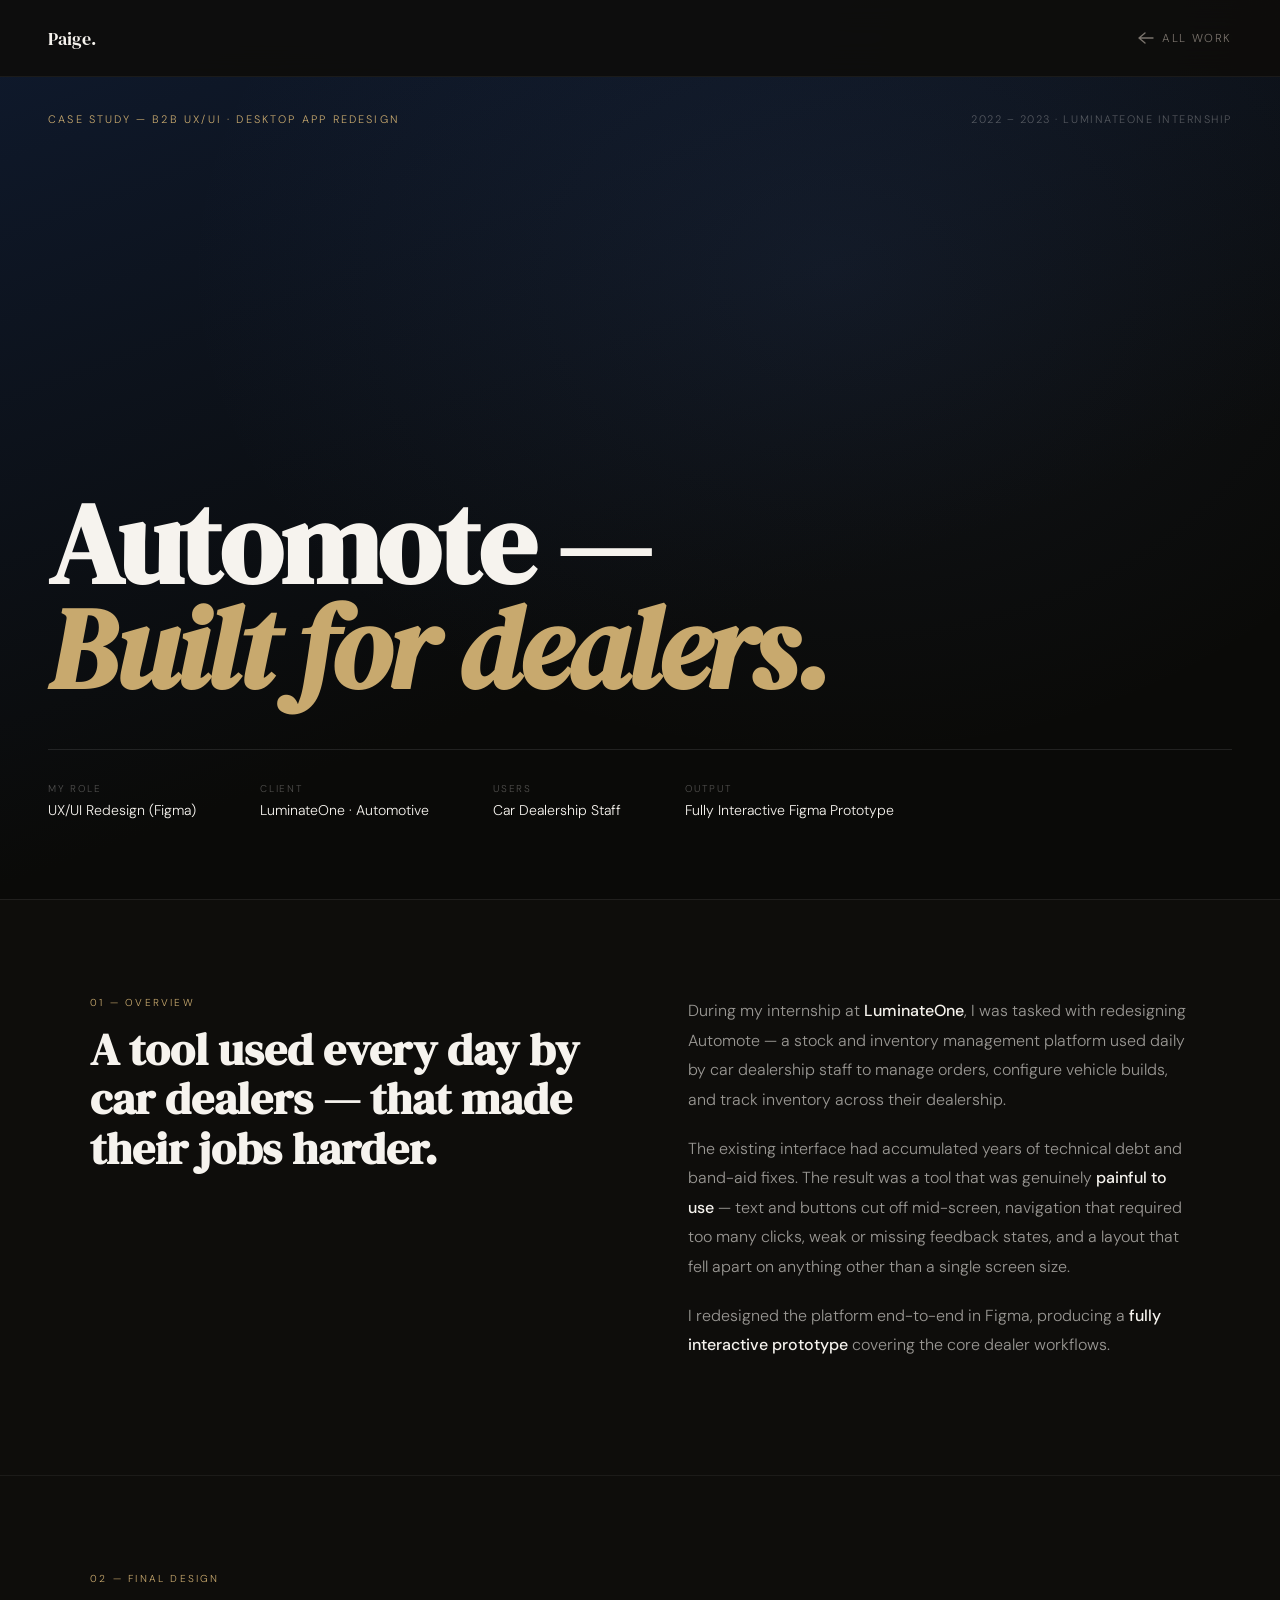
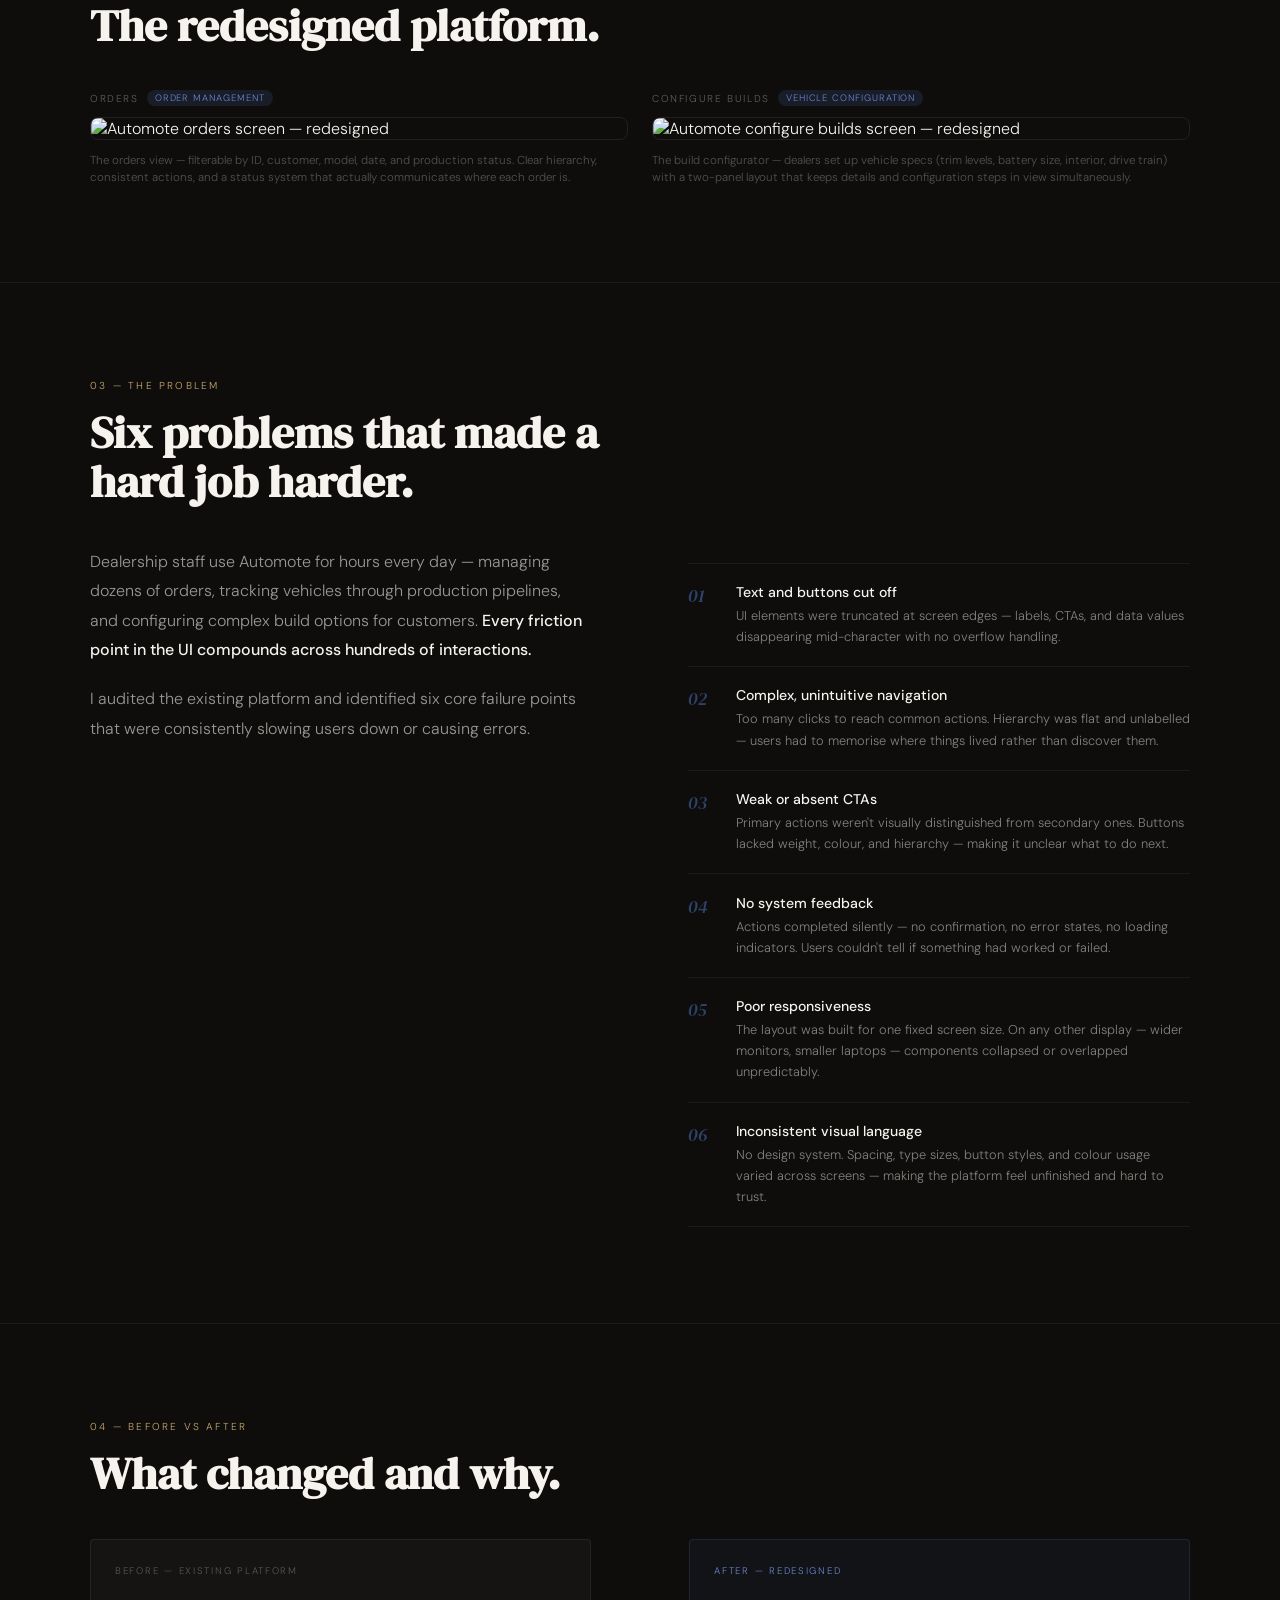
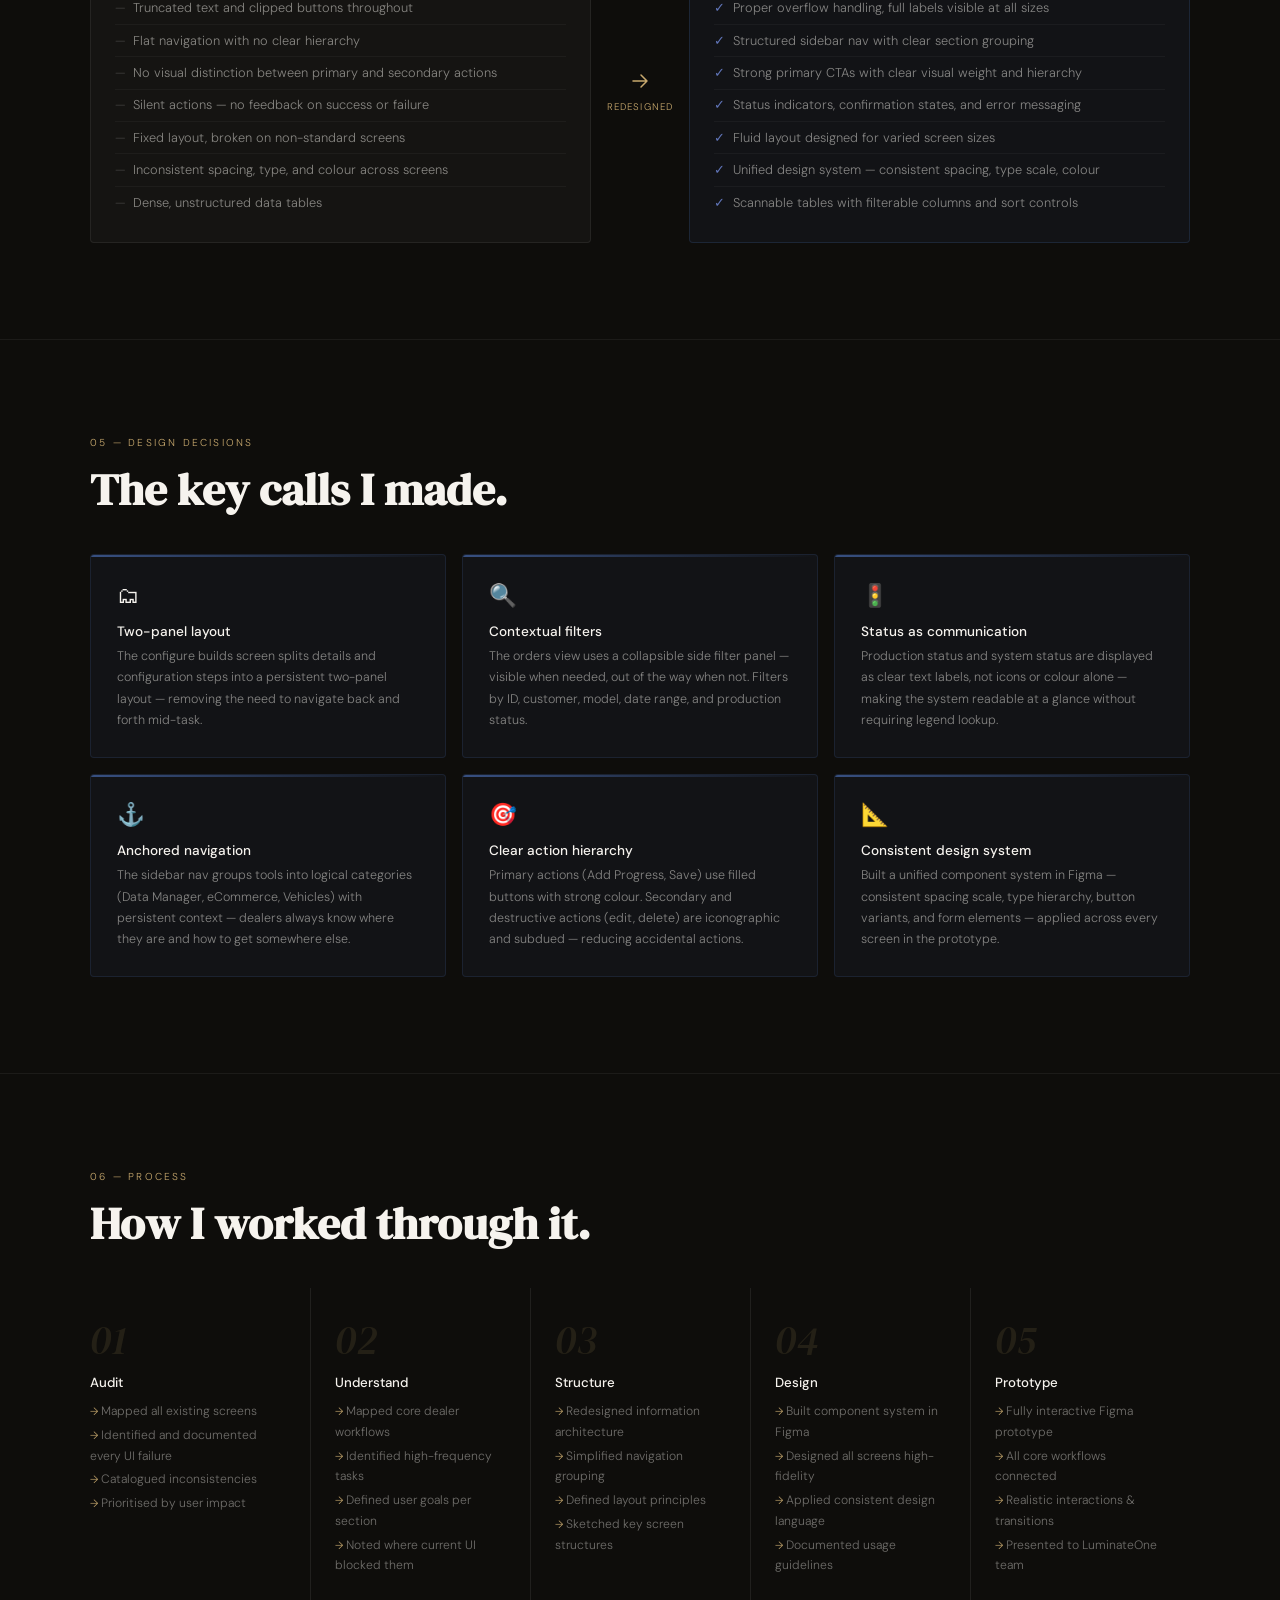
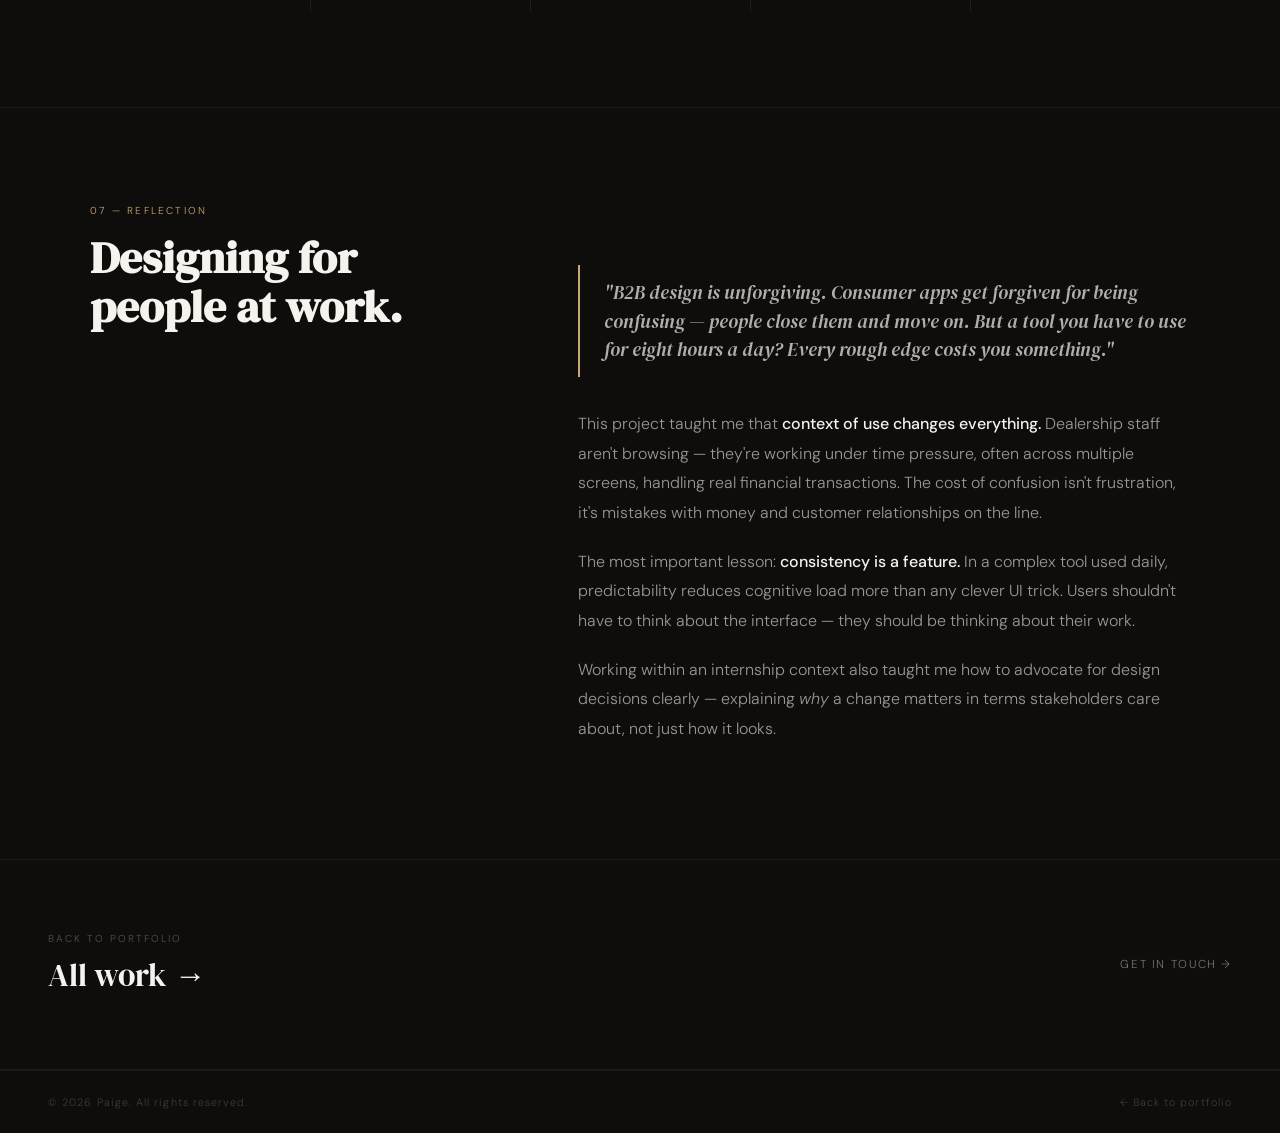
==== automote-case-study.html @ c7cc4012 "Rename automote-case-study to automote-case-study.html" ====
<!DOCTYPE html>
<html lang="en">
<head>
  <meta charset="UTF-8"/>
  <meta name="viewport" content="width=device-width, initial-scale=1.0"/>
  <title>Automote — Case Study · Paige</title>
  <link rel="preconnect" href="https://fonts.googleapis.com">
  <link rel="preconnect" href="https://fonts.gstatic.com" crossorigin>
  <link href="https://fonts.googleapis.com/css2?family=DM+Serif+Display:ital@0;1&family=DM+Sans:ital,opsz,wght@0,9..40,300;0,9..40,400;0,9..40,500;1,9..40,300&display=swap" rel="stylesheet">
  <link rel="stylesheet" href="hunza-case-study.css">
  <style>
    .cs-hero-bg {
      background: linear-gradient(160deg, #0f1a2e 0%, #0a0a08 65%);
    }
    .cs-hero-bg::after {
      background: radial-gradient(ellipse at 65% 30%, rgba(80,120,200,0.1) 0%, transparent 55%);
    }

    /* Screenshots side by side */
    .screens-grid {
      display: grid;
      grid-template-columns: 1fr 1fr;
      gap: 1.5rem;
      margin-top: 2rem;
    }
    .screen-panel {}
    .screen-panel-label {
      font-size: 0.63rem;
      letter-spacing: 0.16em;
      text-transform: uppercase;
      color: rgba(246,243,238,0.35);
      margin-bottom: 0.7rem;
      display: flex;
      align-items: center;
      gap: 0.5rem;
    }
    .screen-panel-label span {
      display: inline-block;
      padding: 0.12rem 0.5rem;
      border-radius: 100px;
      font-size: 0.58rem;
      background: rgba(80,120,200,0.15);
      color: rgba(130,160,255,0.8);
      letter-spacing: 0.1em;
    }
    .screen-panel img {
      width: 100%;
      border-radius: 8px;
      border: 1px solid rgba(255,255,255,0.08);
      display: block;
      transition: transform 0.4s ease, box-shadow 0.4s ease;
    }
    .screen-panel img:hover {
      transform: scale(1.02);
      box-shadow: 0 20px 60px rgba(0,0,0,0.5);
    }
    .screen-panel-cap {
      font-size: 0.72rem;
      color: rgba(246,243,238,0.3);
      margin-top: 0.7rem;
      line-height: 1.5;
    }

    /* Pain points — annotated list */
    .pain-list {
      list-style: none;
      margin-top: 1rem;
    }
    .pain-item {
      display: grid;
      grid-template-columns: auto 1fr;
      gap: 1rem;
      padding: 1.2rem 0;
      border-bottom: 1px solid rgba(255,255,255,0.06);
      align-items: start;
    }
    .pain-item:first-child { border-top: 1px solid rgba(255,255,255,0.06); }
    .pain-num {
      font-family: var(--serif);
      font-style: italic;
      font-size: 1.1rem;
      color: rgba(80,120,200,0.5);
      width: 2rem;
      flex-shrink: 0;
      padding-top: 1px;
    }
    .pain-text strong {
      display: block;
      font-size: 0.88rem;
      font-weight: 500;
      color: var(--white);
      margin-bottom: 0.25rem;
    }
    .pain-text p {
      font-size: 0.8rem;
      line-height: 1.65;
      color: rgba(246,243,238,0.5);
    }

    /* Solution cards */
    .solution-grid {
      display: grid;
      grid-template-columns: 1fr 1fr 1fr;
      gap: 1rem;
      margin-top: 1rem;
    }
    .sol {
      background: rgba(80,120,200,0.06);
      border: 1px solid rgba(80,120,200,0.15);
      border-radius: 4px;
      padding: 1.6rem;
      position: relative;
      overflow: hidden;
    }
    .sol::before {
      content: '';
      position: absolute; top: 0; left: 0; right: 0;
      height: 2px;
      background: linear-gradient(90deg, rgba(80,120,200,0.6), transparent);
    }
    .sol-icon {
      font-size: 1.4rem;
      margin-bottom: 0.8rem;
      display: block;
    }
    .sol-t {
      font-size: 0.85rem;
      font-weight: 500;
      color: var(--white);
      margin-bottom: 0.4rem;
    }
    .sol-b {
      font-size: 0.78rem;
      line-height: 1.7;
      color: rgba(246,243,238,0.5);
    }

    /* Before/after comparison pill */
    .compare-wrap {
      display: grid;
      grid-template-columns: 1fr auto 1fr;
      gap: 1rem;
      align-items: center;
      margin-top: 1rem;
    }
    .compare-col {
      background: rgba(255,255,255,0.03);
      border: 1px solid rgba(255,255,255,0.07);
      border-radius: 4px;
      padding: 1.5rem;
    }
    .compare-col--after {
      background: rgba(80,120,200,0.06);
      border-color: rgba(80,120,200,0.18);
    }
    .compare-label {
      font-size: 0.6rem;
      letter-spacing: 0.18em;
      text-transform: uppercase;
      margin-bottom: 1rem;
      display: block;
    }
    .compare-label--before { color: rgba(246,243,238,0.3); }
    .compare-label--after { color: rgba(130,160,255,0.8); }
    .compare-item {
      font-size: 0.8rem;
      line-height: 1.7;
      color: rgba(246,243,238,0.5);
      padding: 0.3rem 0;
      border-bottom: 1px solid rgba(255,255,255,0.04);
      display: flex;
      align-items: flex-start;
      gap: 0.5rem;
    }
    .compare-item:last-child { border-bottom: none; }
    .compare-item::before { content: '—'; color: rgba(246,243,238,0.2); flex-shrink: 0; }
    .compare-col--after .compare-item::before { content: '✓'; color: rgba(130,160,255,0.7); }
    .compare-arrow {
      display: flex;
      flex-direction: column;
      align-items: center;
      gap: 0.4rem;
      color: var(--accent);
      font-size: 0.6rem;
      letter-spacing: 0.12em;
      text-transform: uppercase;
    }

    @media (max-width: 900px) {
      .screens-grid { grid-template-columns: 1fr; }
      .solution-grid { grid-template-columns: 1fr; }
      .compare-wrap { grid-template-columns: 1fr; }
      .compare-arrow { flex-direction: row; padding: 0.5rem 0; }
    }
  </style>
</head>
<body>

  <nav>
    <a href="index.html" class="nav-logo">Paige.</a>
    <a href="index.html#work" class="nav-back">
      <svg width="16" height="12" viewBox="0 0 16 12" fill="none">
        <path d="M15 6H1M7 1L1 6l6 5" stroke="currentColor" stroke-width="1.4" stroke-linecap="round" stroke-linejoin="round"/>
      </svg>
      All work
    </a>
  </nav>

  <!-- Hero -->
  <div class="cs-hero">
    <div class="cs-hero-bg"></div>
    <div class="cs-hero-top">
      <span class="cs-eyebrow">Case Study — B2B UX/UI · Desktop App Redesign</span>
      <span class="cs-year">2022 – 2023 · LuminateOne Internship</span>
    </div>
    <div class="cs-hero-content">
      <h1 class="cs-title">
        <span class="cs-title-line">Automote —</span>
        <span class="cs-title-line">Built for dealers.</span>
      </h1>
      <div class="cs-hero-meta">
        <div><p class="cs-meta-label">My Role</p><p class="cs-meta-value">UX/UI Redesign (Figma)</p></div>
        <div><p class="cs-meta-label">Client</p><p class="cs-meta-value">LuminateOne · Automotive</p></div>
        <div><p class="cs-meta-label">Users</p><p class="cs-meta-value">Car Dealership Staff</p></div>
        <div><p class="cs-meta-label">Output</p><p class="cs-meta-value">Fully Interactive Figma Prototype</p></div>
      </div>
    </div>
  </div>

  <!-- 01 Overview -->
  <section class="cs-section">
    <div class="inner">
      <div class="two-col">
        <div>
          <span class="section-label">01 — Overview</span>
          <h2 class="section-heading">A tool used every day by car dealers — that made their jobs harder.</h2>
        </div>
        <div class="body-text">
          <p>During my internship at <strong>LuminateOne</strong>, I was tasked with redesigning Automote — a stock and inventory management platform used daily by car dealership staff to manage orders, configure vehicle builds, and track inventory across their dealership.</p>
          <p>The existing interface had accumulated years of technical debt and band-aid fixes. The result was a tool that was genuinely <strong>painful to use</strong> — text and buttons cut off mid-screen, navigation that required too many clicks, weak or missing feedback states, and a layout that fell apart on anything other than a single screen size.</p>
          <p>I redesigned the platform end-to-end in Figma, producing a <strong>fully interactive prototype</strong> covering the core dealer workflows.</p>
        </div>
      </div>
    </div>
  </section>

  <!-- 02 Final output -->
  <section class="cs-section">
    <div class="inner">
      <span class="section-label">02 — Final Design</span>
      <h2 class="section-heading">The redesigned platform.</h2>
      <div class="screens-grid">
        <div class="screen-panel">
          <p class="screen-panel-label">Orders <span>Order Management</span></p>
          <img src="automote-orders.png" alt="Automote orders screen — redesigned"/>
          <p class="screen-panel-cap">The orders view — filterable by ID, customer, model, date, and production status. Clear hierarchy, consistent actions, and a status system that actually communicates where each order is.</p>
        </div>
        <div class="screen-panel">
          <p class="screen-panel-label">Configure Builds <span>Vehicle Configuration</span></p>
          <img src="automote-configure.png" alt="Automote configure builds screen — redesigned"/>
          <p class="screen-panel-cap">The build configurator — dealers set up vehicle specs (trim levels, battery size, interior, drive train) with a two-panel layout that keeps details and configuration steps in view simultaneously.</p>
        </div>
      </div>
    </div>
  </section>

  <!-- 03 Problem -->
  <section class="cs-section">
    <div class="inner">
      <span class="section-label">03 — The Problem</span>
      <h2 class="section-heading">Six problems that made a hard job harder.</h2>
      <div class="two-col">
        <div class="body-text">
          <p>Dealership staff use Automote for hours every day — managing dozens of orders, tracking vehicles through production pipelines, and configuring complex build options for customers. <strong>Every friction point in the UI compounds across hundreds of interactions.</strong></p>
          <p>I audited the existing platform and identified six core failure points that were consistently slowing users down or causing errors.</p>
        </div>
        <ul class="pain-list">
          <li class="pain-item">
            <span class="pain-num">01</span>
            <div class="pain-text">
              <strong>Text and buttons cut off</strong>
              <p>UI elements were truncated at screen edges — labels, CTAs, and data values disappearing mid-character with no overflow handling.</p>
            </div>
          </li>
          <li class="pain-item">
            <span class="pain-num">02</span>
            <div class="pain-text">
              <strong>Complex, unintuitive navigation</strong>
              <p>Too many clicks to reach common actions. Hierarchy was flat and unlabelled — users had to memorise where things lived rather than discover them.</p>
            </div>
          </li>
          <li class="pain-item">
            <span class="pain-num">03</span>
            <div class="pain-text">
              <strong>Weak or absent CTAs</strong>
              <p>Primary actions weren't visually distinguished from secondary ones. Buttons lacked weight, colour, and hierarchy — making it unclear what to do next.</p>
            </div>
          </li>
          <li class="pain-item">
            <span class="pain-num">04</span>
            <div class="pain-text">
              <strong>No system feedback</strong>
              <p>Actions completed silently — no confirmation, no error states, no loading indicators. Users couldn't tell if something had worked or failed.</p>
            </div>
          </li>
          <li class="pain-item">
            <span class="pain-num">05</span>
            <div class="pain-text">
              <strong>Poor responsiveness</strong>
              <p>The layout was built for one fixed screen size. On any other display — wider monitors, smaller laptops — components collapsed or overlapped unpredictably.</p>
            </div>
          </li>
          <li class="pain-item">
            <span class="pain-num">06</span>
            <div class="pain-text">
              <strong>Inconsistent visual language</strong>
              <p>No design system. Spacing, type sizes, button styles, and colour usage varied across screens — making the platform feel unfinished and hard to trust.</p>
            </div>
          </li>
        </ul>
      </div>
    </div>
  </section>

  <!-- 04 Before vs After -->
  <section class="cs-section">
    <div class="inner">
      <span class="section-label">04 — Before vs After</span>
      <h2 class="section-heading">What changed and why.</h2>
      <div class="compare-wrap">
        <div class="compare-col">
          <span class="compare-label compare-label--before">Before — existing platform</span>
          <div class="compare-item">Truncated text and clipped buttons throughout</div>
          <div class="compare-item">Flat navigation with no clear hierarchy</div>
          <div class="compare-item">No visual distinction between primary and secondary actions</div>
          <div class="compare-item">Silent actions — no feedback on success or failure</div>
          <div class="compare-item">Fixed layout, broken on non-standard screens</div>
          <div class="compare-item">Inconsistent spacing, type, and colour across screens</div>
          <div class="compare-item">Dense, unstructured data tables</div>
        </div>
        <div class="compare-arrow">
          <svg width="24" height="24" viewBox="0 0 24 24" fill="none">
            <path d="M5 12h14M13 6l6 6-6 6" stroke="currentColor" stroke-width="1.5" stroke-linecap="round" stroke-linejoin="round"/>
          </svg>
          Redesigned
        </div>
        <div class="compare-col compare-col--after">
          <span class="compare-label compare-label--after">After — redesigned</span>
          <div class="compare-item">Proper overflow handling, full labels visible at all sizes</div>
          <div class="compare-item">Structured sidebar nav with clear section grouping</div>
          <div class="compare-item">Strong primary CTAs with clear visual weight and hierarchy</div>
          <div class="compare-item">Status indicators, confirmation states, and error messaging</div>
          <div class="compare-item">Fluid layout designed for varied screen sizes</div>
          <div class="compare-item">Unified design system — consistent spacing, type scale, colour</div>
          <div class="compare-item">Scannable tables with filterable columns and sort controls</div>
        </div>
      </div>
    </div>
  </section>

  <!-- 05 Solutions -->
  <section class="cs-section">
    <div class="inner">
      <span class="section-label">05 — Design Decisions</span>
      <h2 class="section-heading">The key calls I made.</h2>
      <div class="solution-grid">
        <div class="sol">
          <span class="sol-icon">🗂</span>
          <p class="sol-t">Two-panel layout</p>
          <p class="sol-b">The configure builds screen splits details and configuration steps into a persistent two-panel layout — removing the need to navigate back and forth mid-task.</p>
        </div>
        <div class="sol">
          <span class="sol-icon">🔍</span>
          <p class="sol-t">Contextual filters</p>
          <p class="sol-b">The orders view uses a collapsible side filter panel — visible when needed, out of the way when not. Filters by ID, customer, model, date range, and production status.</p>
        </div>
        <div class="sol">
          <span class="sol-icon">🚦</span>
          <p class="sol-t">Status as communication</p>
          <p class="sol-b">Production status and system status are displayed as clear text labels, not icons or colour alone — making the system readable at a glance without requiring legend lookup.</p>
        </div>
        <div class="sol">
          <span class="sol-icon">⚓</span>
          <p class="sol-t">Anchored navigation</p>
          <p class="sol-b">The sidebar nav groups tools into logical categories (Data Manager, eCommerce, Vehicles) with persistent context — dealers always know where they are and how to get somewhere else.</p>
        </div>
        <div class="sol">
          <span class="sol-icon">🎯</span>
          <p class="sol-t">Clear action hierarchy</p>
          <p class="sol-b">Primary actions (Add Progress, Save) use filled buttons with strong colour. Secondary and destructive actions (edit, delete) are iconographic and subdued — reducing accidental actions.</p>
        </div>
        <div class="sol">
          <span class="sol-icon">📐</span>
          <p class="sol-t">Consistent design system</p>
          <p class="sol-b">Built a unified component system in Figma — consistent spacing scale, type hierarchy, button variants, and form elements — applied across every screen in the prototype.</p>
        </div>
      </div>
    </div>
  </section>

  <!-- 06 Process -->
  <section class="cs-section">
    <div class="inner">
      <span class="section-label">06 — Process</span>
      <h2 class="section-heading">How I worked through it.</h2>
      <div class="process">
        <div class="step">
          <p class="step-n">01</p>
          <p class="step-t">Audit</p>
          <div class="step-b"><ul>
            <li>Mapped all existing screens</li>
            <li>Identified and documented every UI failure</li>
            <li>Catalogued inconsistencies</li>
            <li>Prioritised by user impact</li>
          </ul></div>
        </div>
        <div class="step">
          <p class="step-n">02</p>
          <p class="step-t">Understand</p>
          <div class="step-b"><ul>
            <li>Mapped core dealer workflows</li>
            <li>Identified high-frequency tasks</li>
            <li>Defined user goals per section</li>
            <li>Noted where current UI blocked them</li>
          </ul></div>
        </div>
        <div class="step">
          <p class="step-n">03</p>
          <p class="step-t">Structure</p>
          <div class="step-b"><ul>
            <li>Redesigned information architecture</li>
            <li>Simplified navigation grouping</li>
            <li>Defined layout principles</li>
            <li>Sketched key screen structures</li>
          </ul></div>
        </div>
        <div class="step">
          <p class="step-n">04</p>
          <p class="step-t">Design</p>
          <div class="step-b"><ul>
            <li>Built component system in Figma</li>
            <li>Designed all screens high-fidelity</li>
            <li>Applied consistent design language</li>
            <li>Documented usage guidelines</li>
          </ul></div>
        </div>
        <div class="step">
          <p class="step-n">05</p>
          <p class="step-t">Prototype</p>
          <div class="step-b"><ul>
            <li>Fully interactive Figma prototype</li>
            <li>All core workflows connected</li>
            <li>Realistic interactions & transitions</li>
            <li>Presented to LuminateOne team</li>
          </ul></div>
        </div>
      </div>
    </div>
  </section>

  <!-- 07 Reflection -->
  <section class="cs-section">
    <div class="inner">
      <span class="section-label">07 — Reflection</span>
      <div class="reflect-wrap">
        <h2 class="section-heading" style="margin-bottom:0;max-width:none;">Designing for people at work.</h2>
        <div class="reflect-body">
          <blockquote>"B2B design is unforgiving. Consumer apps get forgiven for being confusing — people close them and move on. But a tool you have to use for eight hours a day? Every rough edge costs you something."</blockquote>
          <p>This project taught me that <strong>context of use changes everything.</strong> Dealership staff aren't browsing — they're working under time pressure, often across multiple screens, handling real financial transactions. The cost of confusion isn't frustration, it's mistakes with money and customer relationships on the line.</p>
          <p>The most important lesson: <strong>consistency is a feature.</strong> In a complex tool used daily, predictability reduces cognitive load more than any clever UI trick. Users shouldn't have to think about the interface — they should be thinking about their work.</p>
          <p>Working within an internship context also taught me how to advocate for design decisions clearly — explaining <em>why</em> a change matters in terms stakeholders care about, not just how it looks.</p>
        </div>
      </div>
    </div>
  </section>

  <div class="cs-end">
    <div>
      <p class="end-label">Back to portfolio</p>
      <a href="index.html#work" class="end-link">All work →</a>
    </div>
    <a href="index.html#contact" class="end-cta">Get in touch →</a>
  </div>

  <footer>
    <span>© 2026 Paige. All rights reserved.</span>
    <a href="index.html">← Back to portfolio</a>
  </footer>

  <script>
    const sections = document.querySelectorAll('.cs-section');
    const obs = new IntersectionObserver((entries) => {
      entries.forEach(e => {
        if (e.isIntersecting) { e.target.classList.add('visible'); obs.unobserve(e.target); }
      });
    }, { threshold: 0.05 });
    sections.forEach(s => obs.observe(s));
    setTimeout(() => sections.forEach(s => s.classList.add('visible')), 1500);
  </script>
</body>
</html>
---- hunza-case-study.css ----
*, *::before, *::after { margin: 0; padding: 0; box-sizing: border-box; }
:root {
  --black: #0e0d0b;
  --white: #f6f3ee;
  --cream: #edeae3;
  --accent: #c8a96e;
  --mid: #7a746d;
  --serif: 'DM Serif Display', Georgia, serif;
  --sans: 'DM Sans', sans-serif;
}
html { scroll-behavior: smooth; }
body { background: var(--black); color: var(--white); font-family: var(--sans); font-weight: 300; overflow-x: hidden; }

nav {
  position: fixed; top: 0; left: 0; right: 0;
  display: flex; justify-content: space-between; align-items: center;
  padding: 1.6rem 3rem; z-index: 100;
  background: rgba(14,13,11,0.9);
  backdrop-filter: blur(16px); -webkit-backdrop-filter: blur(16px);
  border-bottom: 1px solid rgba(255,255,255,0.06);
}
.nav-logo { font-family: var(--serif); font-size: 1.15rem; color: var(--white); text-decoration: none; }
.nav-back { display: flex; align-items: center; gap: 0.5rem; font-size: 0.72rem; letter-spacing: 0.14em; text-transform: uppercase; color: var(--mid); text-decoration: none; transition: color 0.3s; }
.nav-back:hover { color: var(--accent); }
.nav-back:hover svg { transform: translateX(-3px); }
.nav-back svg { transition: transform 0.3s; }

.cs-hero {
  min-height: 100vh; display: flex; flex-direction: column;
  justify-content: flex-end; padding: 0 3rem 5rem;
  position: relative; overflow: hidden;
  border-bottom: 1px solid rgba(255,255,255,0.08);
}
.cs-hero-bg { position: absolute; inset: 0; background: linear-gradient(160deg, #1c1b14 0%, #0a0a08 60%); }
.cs-hero-bg::after { content: ''; position: absolute; inset: 0; background: radial-gradient(ellipse at 65% 35%, rgba(200,169,110,0.1) 0%, transparent 55%); }
.cs-hero-top { position: absolute; top: 7rem; left: 3rem; right: 3rem; display: flex; justify-content: space-between; align-items: flex-start; z-index: 1; opacity: 0; animation: fadeIn 0.7s 0.3s forwards; }
.cs-eyebrow { font-size: 0.68rem; letter-spacing: 0.2em; text-transform: uppercase; color: var(--accent); }
.cs-year { font-size: 0.68rem; letter-spacing: 0.14em; text-transform: uppercase; color: rgba(246,243,238,0.3); }
.cs-hero-content { position: relative; z-index: 1; }
.cs-title { font-family: var(--serif); font-size: clamp(3.5rem, 9vw, 8rem); line-height: 0.9; letter-spacing: -0.02em; }
.cs-title-line { display: block; opacity: 0; transform: translateY(100%); animation: slideUp 0.9s cubic-bezier(0.16, 1, 0.3, 1) forwards; }
.cs-title-line:nth-child(1) { animation-delay: 0.1s; }
.cs-title-line:nth-child(2) { animation-delay: 0.22s; font-style: italic; color: var(--accent); }
.cs-hero-meta { display: flex; gap: 4rem; margin-top: 3rem; padding-top: 2rem; border-top: 1px solid rgba(255,255,255,0.1); opacity: 0; animation: fadeIn 0.8s 0.7s forwards; }
.cs-meta-label { font-size: 0.62rem; letter-spacing: 0.18em; text-transform: uppercase; color: rgba(246,243,238,0.3); margin-bottom: 0.4rem; }
.cs-meta-value { font-size: 0.88rem; color: var(--white); }

@keyframes slideUp { to { opacity: 1; transform: translateY(0); } }
@keyframes fadeIn { to { opacity: 1; } }

.cs-section { padding: 6rem 3rem; border-bottom: 1px solid rgba(255,255,255,0.06); opacity: 0; transform: translateY(28px); transition: opacity 0.75s ease, transform 0.75s ease; }
.cs-section.visible { opacity: 1; transform: translateY(0); }
.inner { max-width: 1100px; margin: 0 auto; }
.section-label { font-size: 0.63rem; letter-spacing: 0.22em; text-transform: uppercase; color: var(--accent); margin-bottom: 1rem; display: block; }
.section-heading { font-family: var(--serif); font-size: clamp(1.8rem, 3.5vw, 2.8rem); line-height: 1.1; margin-bottom: 2.5rem; max-width: 24ch; }

.two-col { display: grid; grid-template-columns: 1fr 1fr; gap: 3rem 6rem; align-items: start; }
.body-text p { font-size: 1rem; line-height: 1.85; color: rgba(246,243,238,0.6); margin-bottom: 1.2rem; }
.body-text p strong { color: var(--white); font-weight: 500; }
.stats { display: grid; grid-template-columns: 1fr 1fr; gap: 1rem; margin-top: 2rem; }
.stat { background: rgba(255,255,255,0.04); border: 1px solid rgba(255,255,255,0.08); border-radius: 4px; padding: 1.4rem; }
.stat-n { font-family: var(--serif); font-size: 2rem; font-style: italic; color: var(--accent); line-height: 1; margin-bottom: 0.35rem; }
.stat-d { font-size: 0.72rem; letter-spacing: 0.06em; color: rgba(246,243,238,0.4); line-height: 1.5; }

.problem-grid { display: grid; grid-template-columns: 1fr 1fr; gap: 1rem; }
.prob { background: rgba(255,255,255,0.03); border: 1px solid rgba(255,255,255,0.07); border-radius: 4px; padding: 1.8rem; position: relative; overflow: hidden; }
.prob::before { content: ''; position: absolute; top: 0; left: 0; right: 0; height: 2px; background: linear-gradient(90deg, var(--accent), transparent); }
.prob-n { font-family: var(--serif); font-size: 2.8rem; font-style: italic; color: rgba(200,169,110,0.1); line-height: 1; margin-bottom: 0.8rem; }
.prob-t { font-size: 0.88rem; font-weight: 500; color: var(--white); margin-bottom: 0.5rem; }
.prob-b { font-size: 0.8rem; line-height: 1.7; color: rgba(246,243,238,0.5); }

.ba { display: grid; grid-template-columns: 1fr 1fr; gap: 1.5rem; margin-top: 2rem; }
.ba-label { font-size: 0.63rem; letter-spacing: 0.16em; text-transform: uppercase; margin-bottom: 0.7rem; display: flex; align-items: center; gap: 0.5rem; }
.ba-label.bef { color: rgba(246,243,238,0.35); }
.ba-label.aft { color: var(--accent); }
.badge { display: inline-block; padding: 0.12rem 0.5rem; border-radius: 100px; font-size: 0.58rem; letter-spacing: 0.1em; }
.badge.bef { background: rgba(255,255,255,0.08); color: rgba(246,243,238,0.4); }
.badge.aft { background: rgba(200,169,110,0.15); color: var(--accent); }
.ba-img { width: 100%; border-radius: 4px; border: 1px solid rgba(255,255,255,0.08); display: block; transition: opacity 0.3s; }
.ba-img:hover { opacity: 0.88; }
.ba-cap { font-size: 0.75rem; color: rgba(246,243,238,0.32); margin-top: 0.7rem; line-height: 1.5; }

.role-wrap { display: grid; grid-template-columns: 2fr 3fr; gap: 5rem; align-items: start; }
.role-list { list-style: none; }
.role-item { display: flex; align-items: flex-start; gap: 1rem; padding: 1.1rem 0; border-bottom: 1px solid rgba(255,255,255,0.06); font-size: 0.88rem; color: rgba(246,243,238,0.65); line-height: 1.55; }
.role-item:first-child { border-top: 1px solid rgba(255,255,255,0.06); }
.check { width: 20px; height: 20px; border-radius: 50%; background: rgba(200,169,110,0.12); display: flex; align-items: center; justify-content: center; flex-shrink: 0; margin-top: 1px; color: var(--accent); }
.aside-box { background: rgba(255,255,255,0.03); border: 1px solid rgba(255,255,255,0.07); border-radius: 4px; padding: 1.8rem; margin-bottom: 1rem; }
.aside-box:last-child { margin-bottom: 0; }
.aside-title { font-size: 0.63rem; letter-spacing: 0.2em; text-transform: uppercase; color: var(--accent); margin-bottom: 1rem; }
.tags { display: flex; flex-wrap: wrap; gap: 0.5rem; }
.tag { font-size: 0.65rem; letter-spacing: 0.08em; text-transform: uppercase; padding: 0.3rem 0.75rem; border: 1px solid rgba(255,255,255,0.1); border-radius: 100px; color: rgba(246,243,238,0.5); }

.process { display: grid; grid-template-columns: repeat(5, 1fr); gap: 0; margin-top: 1rem; }
.step { padding: 2rem 1.5rem 2rem 1.5rem; border-left: 1px solid rgba(255,255,255,0.08); }
.step:first-child { border-left: none; padding-left: 0; }
.step-n { font-family: var(--serif); font-size: 2.5rem; font-style: italic; color: rgba(200,169,110,0.12); line-height: 1; margin-bottom: 0.9rem; }
.step-t { font-size: 0.83rem; font-weight: 500; color: var(--white); margin-bottom: 0.6rem; }
.step-b { font-size: 0.76rem; line-height: 1.7; color: rgba(246,243,238,0.42); }
.step-b ul { list-style: none; margin-top: 0.4rem; }
.step-b li { margin-bottom: 0.2rem; }
.step-b li::before { content: '→ '; color: var(--accent); font-size: 0.68rem; }

.outcomes { display: grid; grid-template-columns: repeat(3, 1fr); gap: 1rem; }
.outcome { background: rgba(200,169,110,0.05); border: 1px solid rgba(200,169,110,0.14); border-radius: 4px; padding: 2rem; }
.outcome-icon { color: var(--accent); margin-bottom: 1.2rem; width: 28px; height: 28px; display: block; }
.outcome-t { font-size: 0.88rem; font-weight: 500; color: var(--white); margin-bottom: 0.55rem; }
.outcome-b { font-size: 0.78rem; line-height: 1.7; color: rgba(246,243,238,0.48); }

/* ── Gallery section ── */
.cs-section--gallery { padding-bottom: 7rem; }

.gallery-label-row {
  display: flex;
  justify-content: space-between;
  align-items: flex-start;
  margin-bottom: 1.5rem;
}
.gallery-era { max-width: 40%; }
.gallery-era--right { text-align: right; }
.era-pill {
  display: inline-block;
  font-size: 0.62rem;
  letter-spacing: 0.16em;
  text-transform: uppercase;
  padding: 0.25rem 0.7rem;
  border-radius: 100px;
  margin-bottom: 0.5rem;
}
.era-pill--before { background: rgba(255,255,255,0.07); color: rgba(246,243,238,0.45); }
.era-pill--after  { background: rgba(200,169,110,0.18); color: var(--accent); }
.era-desc { font-size: 0.78rem; color: rgba(246,243,238,0.38); line-height: 1.5; }

/* Before pair */
.before-pair {
  display: grid;
  grid-template-columns: 1fr auto 1fr;
  gap: 0;
  align-items: center;
  margin-bottom: 2rem;
}
.before-card {}
.screen-wrap {
  border-radius: 6px;
  overflow: hidden;
  border: 1px solid rgba(255,255,255,0.1);
  background: #1a1a18;
}
.screen-bar {
  display: flex;
  align-items: center;
  gap: 0.4rem;
  padding: 0.6rem 0.9rem;
  background: #242420;
  border-bottom: 1px solid rgba(255,255,255,0.07);
}
.screen-dot {
  width: 8px; height: 8px;
  border-radius: 50%;
  background: rgba(255,255,255,0.15);
}
.screen-url {
  font-size: 0.62rem;
  letter-spacing: 0.06em;
  color: rgba(246,243,238,0.25);
  margin-left: 0.3rem;
}
.screen-img {
  width: 100%;
  display: block;
  filter: saturate(0.85) brightness(0.95);
  transition: filter 0.4s;
}
.screen-img:hover { filter: saturate(1) brightness(1); }
.screen-cap {
  font-size: 0.72rem;
  color: rgba(246,243,238,0.3);
  margin-top: 0.7rem;
  letter-spacing: 0.04em;
}

/* Plus divider between before cards */
.before-divider {
  display: flex;
  flex-direction: column;
  align-items: center;
  gap: 0.6rem;
  padding: 0 1.5rem;
  padding-bottom: 2rem; /* offset for caption */
}
.divider-line {
  width: 1px;
  height: 40px;
  background: rgba(255,255,255,0.1);
}
.divider-label {
  font-size: 1rem;
  color: rgba(255,255,255,0.15);
  font-weight: 300;
}

/* Arrow between before/after */
.transform-arrow {
  display: flex;
  flex-direction: column;
  align-items: center;
  gap: 0.5rem;
  padding: 1.5rem 0;
}
.arrow-line {
  width: 1px;
  height: 30px;
  background: linear-gradient(to bottom, rgba(200,169,110,0.2), var(--accent));
}
.arrow-label {
  font-size: 0.63rem;
  letter-spacing: 0.16em;
  text-transform: uppercase;
  color: var(--accent);
  margin-top: 0.3rem;
}

/* After full-width */
.after-full { margin-top: 0.5rem; }
.screen-wrap--after {
  border-color: rgba(200,169,110,0.2);
  box-shadow: 0 0 60px rgba(200,169,110,0.06), 0 2px 40px rgba(0,0,0,0.4);
}
.screen-bar--dark { background: #181714; }
.screen-dot--dim { background: rgba(200,169,110,0.2); }
.screen-url--dim { color: rgba(200,169,110,0.4); }
.screen-img--after { filter: saturate(0.95) brightness(1); }
.screen-img--after:hover { filter: saturate(1.05) brightness(1.02); }
.screen-cap--after {
  font-size: 0.72rem;
  color: var(--accent);
  opacity: 0.7;
}

/* Responsive */
@media (max-width: 900px) {
  .before-pair { grid-template-columns: 1fr; }
  .before-divider { flex-direction: row; padding: 1rem 0; padding-bottom: 0; }
  .divider-line { width: 40px; height: 1px; }
  .gallery-label-row { flex-direction: column; gap: 1rem; }
  .gallery-era { max-width: 100%; }
  .gallery-era--right { text-align: left; }
}

.reflect-wrap { display: grid; grid-template-columns: 2fr 3fr; gap: 5rem; }
.reflect-body p { font-size: 1rem; line-height: 1.85; color: rgba(246,243,238,0.6); margin-bottom: 1.2rem; }
.reflect-body p strong { color: var(--white); font-weight: 500; }
blockquote { border-left: 2px solid var(--accent); padding: 0.8rem 0 0.8rem 1.5rem; margin: 2rem 0; font-family: var(--serif); font-style: italic; font-size: 1.2rem; line-height: 1.5; color: rgba(246,243,238,0.7); }

.cs-end { padding: 4.5rem 3rem; display: flex; justify-content: space-between; align-items: center; border-bottom: 1px solid rgba(255,255,255,0.06); }
.end-label { font-size: 0.63rem; letter-spacing: 0.2em; text-transform: uppercase; color: rgba(246,243,238,0.3); margin-bottom: 0.5rem; }
.end-link { font-family: var(--serif); font-size: 2rem; color: var(--white); text-decoration: none; transition: color 0.3s; }
.end-link:hover { color: var(--accent); }
.end-cta { font-size: 0.72rem; letter-spacing: 0.14em; text-transform: uppercase; color: var(--mid); text-decoration: none; transition: color 0.3s; }
.end-cta:hover { color: var(--accent); }
footer { border-top: 1px solid rgba(255,255,255,0.06); padding: 1.5rem 3rem; display: flex; justify-content: space-between; align-items: center; }
footer span, footer a { font-size: 0.67rem; letter-spacing: 0.1em; color: rgba(246,243,238,0.2); text-decoration: none; transition: color 0.3s; }
footer a:hover { color: var(--accent); }

@media (max-width: 900px) {
  nav { padding: 1.3rem 1.5rem; }
  .cs-hero { padding: 0 1.5rem 3.5rem; }
  .cs-hero-top { left: 1.5rem; right: 1.5rem; top: 5.5rem; }
  .cs-section { padding: 4rem 1.5rem; }
  .two-col, .role-wrap, .reflect-wrap { grid-template-columns: 1fr; gap: 2.5rem; }
  .ba, .problem-grid { grid-template-columns: 1fr; }
  .process { grid-template-columns: 1fr 1fr; }
  .outcomes { grid-template-columns: 1fr; }
  .cs-hero-meta { flex-wrap: wrap; gap: 2rem; }
  .cs-end { flex-direction: column; gap: 2rem; align-items: flex-start; padding: 3rem 1.5rem; }
  footer { flex-direction: column; gap: 0.5rem; padding: 1.3rem; text-align: center; }
}
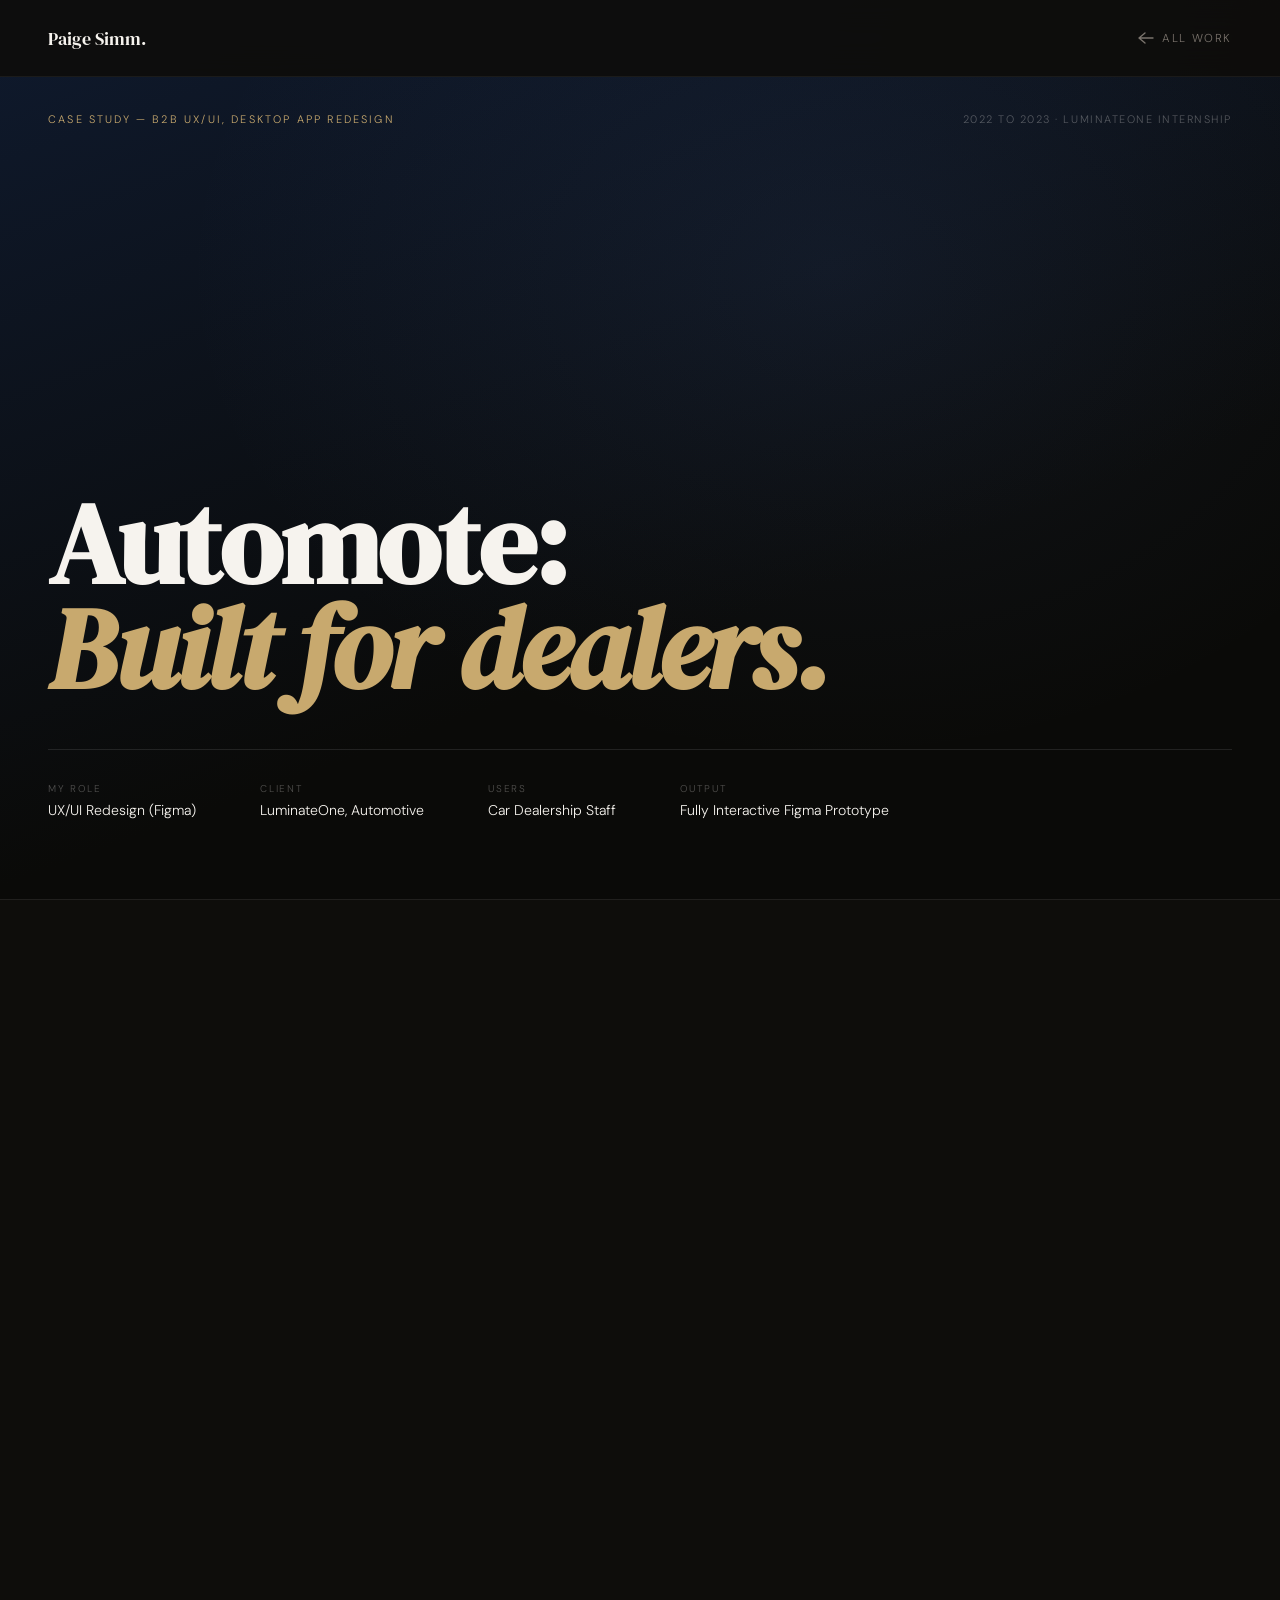
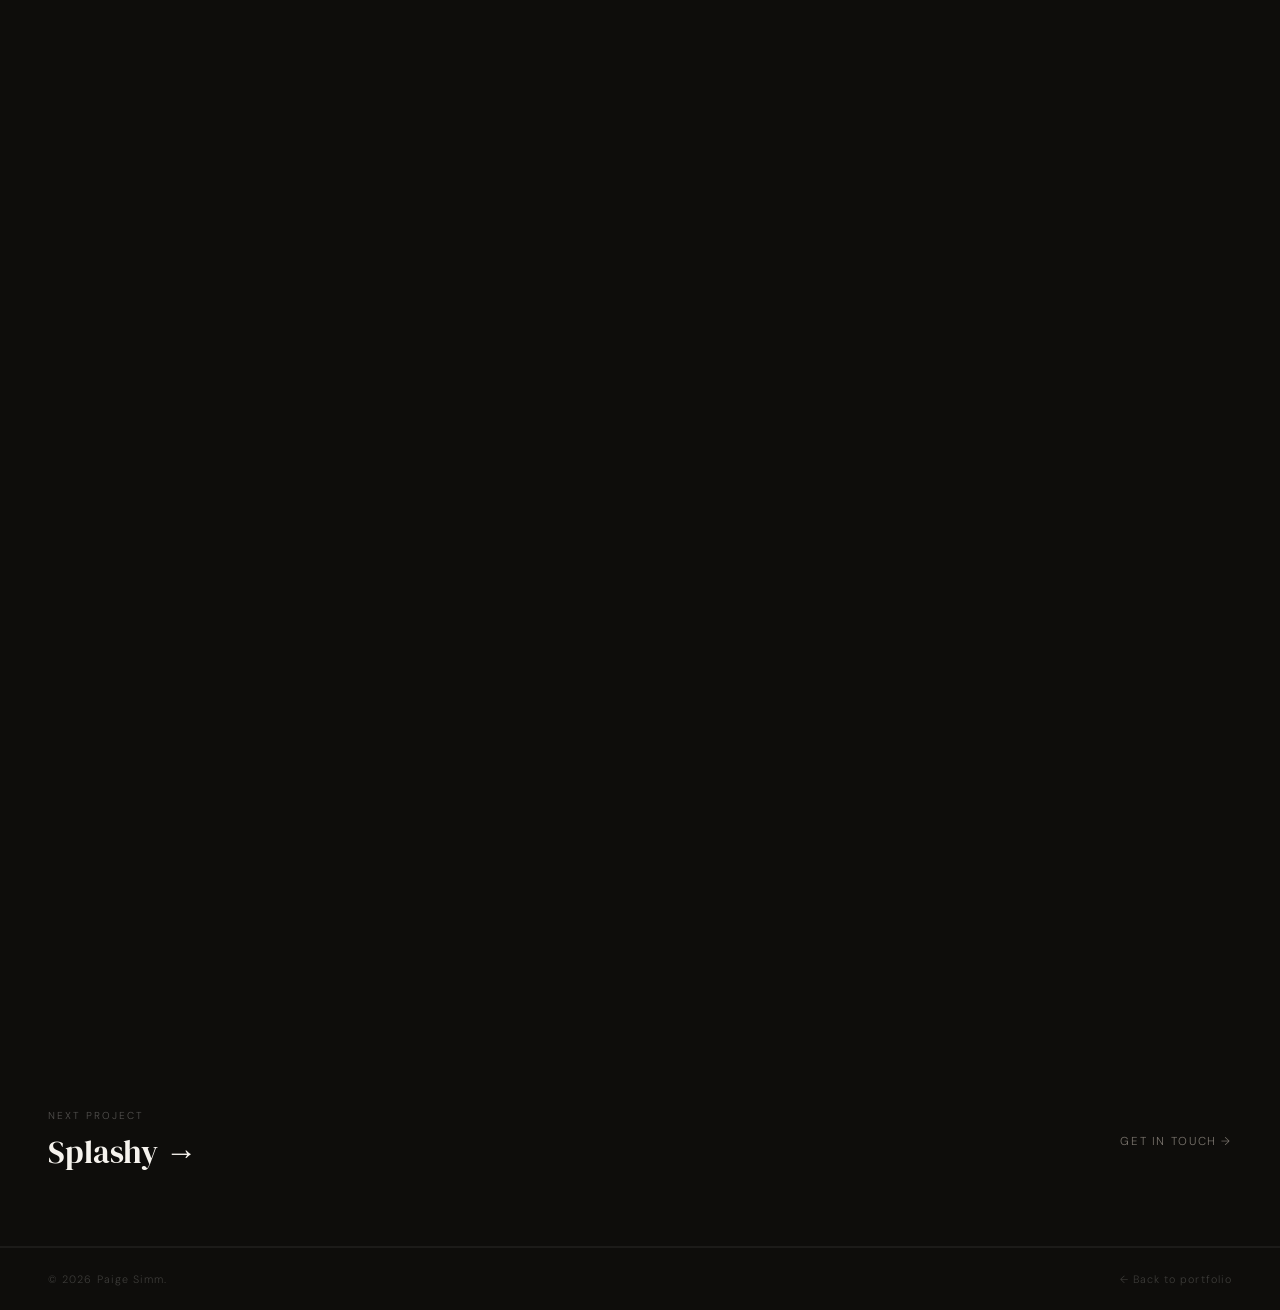
==== commit 6bef36b7: "Update automote-case-study.html" ====
--- a/automote-case-study.html
+++ b/automote-case-study.html
@@ -3,224 +3,48 @@
 <head>
   <meta charset="UTF-8"/>
   <meta name="viewport" content="width=device-width, initial-scale=1.0"/>
-  <title>Automote — Case Study · Paige</title>
+  <title>Automote — Case Study · Paige Simm</title>
   <link rel="preconnect" href="https://fonts.googleapis.com">
   <link rel="preconnect" href="https://fonts.gstatic.com" crossorigin>
   <link href="https://fonts.googleapis.com/css2?family=DM+Serif+Display:ital@0;1&family=DM+Sans:ital,opsz,wght@0,9..40,300;0,9..40,400;0,9..40,500;1,9..40,300&display=swap" rel="stylesheet">
   <link rel="stylesheet" href="hunza-case-study.css">
+  <link rel="stylesheet" href="cs-shared.css">
   <style>
-    .cs-hero-bg {
-      background: linear-gradient(160deg, #0f1a2e 0%, #0a0a08 65%);
-    }
-    .cs-hero-bg::after {
-      background: radial-gradient(ellipse at 65% 30%, rgba(80,120,200,0.1) 0%, transparent 55%);
-    }
-
-    /* Screenshots side by side */
-    .screens-grid {
-      display: grid;
-      grid-template-columns: 1fr 1fr;
-      gap: 1.5rem;
-      margin-top: 2rem;
-    }
-    .screen-panel {}
-    .screen-panel-label {
-      font-size: 0.63rem;
-      letter-spacing: 0.16em;
-      text-transform: uppercase;
-      color: rgba(246,243,238,0.35);
-      margin-bottom: 0.7rem;
-      display: flex;
-      align-items: center;
-      gap: 0.5rem;
-    }
-    .screen-panel-label span {
-      display: inline-block;
-      padding: 0.12rem 0.5rem;
-      border-radius: 100px;
-      font-size: 0.58rem;
-      background: rgba(80,120,200,0.15);
-      color: rgba(130,160,255,0.8);
-      letter-spacing: 0.1em;
-    }
-    .screen-panel img {
-      width: 100%;
-      border-radius: 8px;
-      border: 1px solid rgba(255,255,255,0.08);
-      display: block;
-      transition: transform 0.4s ease, box-shadow 0.4s ease;
-    }
-    .screen-panel img:hover {
-      transform: scale(1.02);
-      box-shadow: 0 20px 60px rgba(0,0,0,0.5);
-    }
-    .screen-panel-cap {
-      font-size: 0.72rem;
-      color: rgba(246,243,238,0.3);
-      margin-top: 0.7rem;
-      line-height: 1.5;
-    }
-
-    /* Pain points — annotated list */
-    .pain-list {
-      list-style: none;
-      margin-top: 1rem;
-    }
-    .pain-item {
-      display: grid;
-      grid-template-columns: auto 1fr;
-      gap: 1rem;
-      padding: 1.2rem 0;
-      border-bottom: 1px solid rgba(255,255,255,0.06);
-      align-items: start;
-    }
-    .pain-item:first-child { border-top: 1px solid rgba(255,255,255,0.06); }
-    .pain-num {
-      font-family: var(--serif);
-      font-style: italic;
-      font-size: 1.1rem;
-      color: rgba(80,120,200,0.5);
-      width: 2rem;
-      flex-shrink: 0;
-      padding-top: 1px;
-    }
-    .pain-text strong {
-      display: block;
-      font-size: 0.88rem;
-      font-weight: 500;
-      color: var(--white);
-      margin-bottom: 0.25rem;
-    }
-    .pain-text p {
-      font-size: 0.8rem;
-      line-height: 1.65;
-      color: rgba(246,243,238,0.5);
-    }
-
-    /* Solution cards */
-    .solution-grid {
-      display: grid;
-      grid-template-columns: 1fr 1fr 1fr;
-      gap: 1rem;
-      margin-top: 1rem;
-    }
-    .sol {
-      background: rgba(80,120,200,0.06);
-      border: 1px solid rgba(80,120,200,0.15);
-      border-radius: 4px;
-      padding: 1.6rem;
-      position: relative;
-      overflow: hidden;
-    }
-    .sol::before {
-      content: '';
-      position: absolute; top: 0; left: 0; right: 0;
-      height: 2px;
-      background: linear-gradient(90deg, rgba(80,120,200,0.6), transparent);
-    }
-    .sol-icon {
-      font-size: 1.4rem;
-      margin-bottom: 0.8rem;
-      display: block;
-    }
-    .sol-t {
-      font-size: 0.85rem;
-      font-weight: 500;
-      color: var(--white);
-      margin-bottom: 0.4rem;
-    }
-    .sol-b {
-      font-size: 0.78rem;
-      line-height: 1.7;
-      color: rgba(246,243,238,0.5);
-    }
-
-    /* Before/after comparison pill */
-    .compare-wrap {
-      display: grid;
-      grid-template-columns: 1fr auto 1fr;
-      gap: 1rem;
-      align-items: center;
-      margin-top: 1rem;
-    }
-    .compare-col {
-      background: rgba(255,255,255,0.03);
-      border: 1px solid rgba(255,255,255,0.07);
-      border-radius: 4px;
-      padding: 1.5rem;
-    }
-    .compare-col--after {
-      background: rgba(80,120,200,0.06);
-      border-color: rgba(80,120,200,0.18);
-    }
-    .compare-label {
-      font-size: 0.6rem;
-      letter-spacing: 0.18em;
-      text-transform: uppercase;
-      margin-bottom: 1rem;
-      display: block;
-    }
-    .compare-label--before { color: rgba(246,243,238,0.3); }
-    .compare-label--after { color: rgba(130,160,255,0.8); }
-    .compare-item {
-      font-size: 0.8rem;
-      line-height: 1.7;
-      color: rgba(246,243,238,0.5);
-      padding: 0.3rem 0;
-      border-bottom: 1px solid rgba(255,255,255,0.04);
-      display: flex;
-      align-items: flex-start;
-      gap: 0.5rem;
-    }
-    .compare-item:last-child { border-bottom: none; }
-    .compare-item::before { content: '—'; color: rgba(246,243,238,0.2); flex-shrink: 0; }
-    .compare-col--after .compare-item::before { content: '✓'; color: rgba(130,160,255,0.7); }
-    .compare-arrow {
-      display: flex;
-      flex-direction: column;
-      align-items: center;
-      gap: 0.4rem;
-      color: var(--accent);
-      font-size: 0.6rem;
-      letter-spacing: 0.12em;
-      text-transform: uppercase;
-    }
-
-    @media (max-width: 900px) {
-      .screens-grid { grid-template-columns: 1fr; }
-      .solution-grid { grid-template-columns: 1fr; }
-      .compare-wrap { grid-template-columns: 1fr; }
-      .compare-arrow { flex-direction: row; padding: 0.5rem 0; }
-    }
+    .cs-hero-bg { background: linear-gradient(160deg, #0f1a2e 0%, #0a0a08 65%); }
+    .cs-hero-bg::after { background: radial-gradient(ellipse at 65% 30%, rgba(80,120,200,0.1) 0%, transparent 55%); }
+    .flow-box--blue { background: rgba(80,120,200,0.12); border-color: rgba(80,120,200,0.3); color: rgba(130,160,255,0.9); }
+    .screen-panel img { width: 100%; border-radius: 6px; border: 1px solid rgba(255,255,255,0.08); display: block; transition: transform 0.4s ease, box-shadow 0.4s ease; }
+    .screen-panel img:hover { transform: scale(1.02); box-shadow: 0 20px 60px rgba(0,0,0,0.5); }
+    .screen-panel-label { font-size: 0.63rem; letter-spacing: 0.16em; text-transform: uppercase; color: rgba(246,243,238,0.35); margin-bottom: 0.7rem; }
+    .screen-panel-cap { font-size: 0.72rem; color: rgba(246,243,238,0.3); margin-top: 0.7rem; line-height: 1.5; }
+    .screens-grid { display: grid; grid-template-columns: 1fr 1fr; gap: 1.5rem; margin-top: 2rem; }
+    @media (max-width: 900px) { .screens-grid { grid-template-columns: 1fr; } }
   </style>
 </head>
 <body>
 
   <nav>
-    <a href="index.html" class="nav-logo">Paige.</a>
+    <a href="index.html" class="nav-logo">Paige Simm.</a>
     <a href="index.html#work" class="nav-back">
-      <svg width="16" height="12" viewBox="0 0 16 12" fill="none">
-        <path d="M15 6H1M7 1L1 6l6 5" stroke="currentColor" stroke-width="1.4" stroke-linecap="round" stroke-linejoin="round"/>
-      </svg>
+      <svg width="16" height="12" viewBox="0 0 16 12" fill="none"><path d="M15 6H1M7 1L1 6l6 5" stroke="currentColor" stroke-width="1.4" stroke-linecap="round" stroke-linejoin="round"/></svg>
       All work
     </a>
   </nav>
 
-  <!-- Hero -->
   <div class="cs-hero">
     <div class="cs-hero-bg"></div>
     <div class="cs-hero-top">
-      <span class="cs-eyebrow">Case Study — B2B UX/UI · Desktop App Redesign</span>
-      <span class="cs-year">2022 – 2023 · LuminateOne Internship</span>
+      <span class="cs-eyebrow">Case Study — B2B UX/UI, Desktop App Redesign</span>
+      <span class="cs-year">2022 to 2023 · LuminateOne Internship</span>
     </div>
     <div class="cs-hero-content">
       <h1 class="cs-title">
-        <span class="cs-title-line">Automote —</span>
+        <span class="cs-title-line">Automote:</span>
         <span class="cs-title-line">Built for dealers.</span>
       </h1>
       <div class="cs-hero-meta">
         <div><p class="cs-meta-label">My Role</p><p class="cs-meta-value">UX/UI Redesign (Figma)</p></div>
-        <div><p class="cs-meta-label">Client</p><p class="cs-meta-value">LuminateOne · Automotive</p></div>
+        <div><p class="cs-meta-label">Client</p><p class="cs-meta-value">LuminateOne, Automotive</p></div>
         <div><p class="cs-meta-label">Users</p><p class="cs-meta-value">Car Dealership Staff</p></div>
         <div><p class="cs-meta-label">Output</p><p class="cs-meta-value">Fully Interactive Figma Prototype</p></div>
       </div>
@@ -233,269 +57,279 @@
       <div class="two-col">
         <div>
           <span class="section-label">01 — Overview</span>
-          <h2 class="section-heading">A tool used every day by car dealers — that made their jobs harder.</h2>
+          <h2 class="section-heading">A tool used every day by car dealers that made their jobs harder.</h2>
         </div>
         <div class="body-text">
-          <p>During my internship at <strong>LuminateOne</strong>, I was tasked with redesigning Automote — a stock and inventory management platform used daily by car dealership staff to manage orders, configure vehicle builds, and track inventory across their dealership.</p>
-          <p>The existing interface had accumulated years of technical debt and band-aid fixes. The result was a tool that was genuinely <strong>painful to use</strong> — text and buttons cut off mid-screen, navigation that required too many clicks, weak or missing feedback states, and a layout that fell apart on anything other than a single screen size.</p>
-          <p>I redesigned the platform end-to-end in Figma, producing a <strong>fully interactive prototype</strong> covering the core dealer workflows.</p>
-        </div>
-      </div>
-    </div>
-  </section>
-
-  <!-- 02 Final output -->
-  <section class="cs-section">
-    <div class="inner">
-      <span class="section-label">02 — Final Design</span>
+          <p>During my internship at <strong>LuminateOne</strong>, I was given the Automote redesign as my core project — a stock and inventory management platform used daily by car dealership staff to track orders, manage vehicle builds, and monitor inventory.</p>
+          <p>The existing interface had accumulated years of fixes on top of fixes. The result was a tool that was genuinely painful to use. My job was to redesign the core workflows from scratch in Figma, producing a fully interactive prototype that the development team could use to plan implementation.</p>
+          <div class="impact-row" style="margin-top:1.5rem;">
+            <div class="impact-item"><p class="impact-val">6</p><p class="impact-label">Core UI problems identified in audit</p></div>
+            <div class="impact-item"><p class="impact-val">3</p><p class="impact-label">Steps cut from enquiry path on average</p></div>
+            <div class="impact-item"><p class="impact-val">B2B</p><p class="impact-label">Complex real-world user workflows</p></div>
+            <div class="impact-item"><p class="impact-val">100%</p><p class="impact-label">Interactive Figma prototype delivered</p></div>
+          </div>
+        </div>
+      </div>
+    </div>
+  </section>
+
+  <!-- 02 Problem -->
+  <section class="cs-section">
+    <div class="inner">
+      <span class="section-label">02 — The Problem</span>
+      <h2 class="section-heading">Six problems that made a hard job harder.</h2>
+      <div class="two-col">
+        <div class="body-text">
+          <p>Dealership staff use Automote for hours every day. Managing dozens of orders, tracking vehicles through production pipelines, configuring complex builds for customers. <strong>Every friction point compounds across hundreds of interactions.</strong></p>
+          <p>Before designing anything, I spent time understanding the actual workflows — what tasks were done most frequently, where users were getting stuck, and what the existing UI was forcing them to work around rather than with.</p>
+        </div>
+        <ul class="pain-list">
+          <li class="pain-item"><span class="pain-num">01</span><div class="pain-text"><strong>Text and buttons cut off</strong><p>UI elements were truncated at screen edges with no overflow handling. Labels, CTAs, and data values disappeared mid-character.</p></div></li>
+          <li class="pain-item"><span class="pain-num">02</span><div class="pain-text"><strong>Navigation required too many steps</strong><p>Too many clicks to reach common actions. The hierarchy was flat and unlabelled — users had to memorise locations rather than discover them.</p></div></li>
+          <li class="pain-item"><span class="pain-num">03</span><div class="pain-text"><strong>No visual CTA hierarchy</strong><p>Primary actions weren't distinguishable from secondary ones. Everything looked the same weight, which made it unclear what to do next.</p></div></li>
+          <li class="pain-item"><span class="pain-num">04</span><div class="pain-text"><strong>Actions completed silently</strong><p>No confirmation states, no error messages, no loading indicators. Users couldn't tell whether something had worked or failed.</p></div></li>
+          <li class="pain-item"><span class="pain-num">05</span><div class="pain-text"><strong>Layout broke on different screens</strong><p>Built for one fixed resolution. On any other display, components collapsed or overlapped unpredictably.</p></div></li>
+          <li class="pain-item"><span class="pain-num">06</span><div class="pain-text"><strong>No consistent design language</strong><p>Spacing, type sizes, button styles, and colours varied across screens — making the platform feel unfinished and untrustworthy.</p></div></li>
+        </ul>
+      </div>
+    </div>
+  </section>
+
+  <!-- 03 User Flow -->
+  <section class="cs-section">
+    <div class="inner">
+      <span class="section-label">03 — Core User Flow</span>
+      <h2 class="section-heading">Mapping the most critical workflow.</h2>
+      <p style="font-size:0.9rem;color:rgba(246,243,238,0.5);max-width:55ch;line-height:1.7;margin-bottom:0.5rem;">Order management was the highest-frequency task. I mapped it first because fixing this flow would have the biggest daily impact for users.</p>
+      <div class="user-flow">
+        <div class="flow-step"><div class="flow-box">View orders list</div></div>
+        <div class="flow-arrow"></div>
+        <div class="flow-step"><div class="flow-box flow-box--blue">Filter by status / model</div></div>
+        <div class="flow-arrow"></div>
+        <div class="flow-step"><div class="flow-box">Select order</div></div>
+        <div class="flow-arrow"></div>
+        <div class="flow-step"><div class="flow-box flow-box--blue">View / edit details</div></div>
+        <div class="flow-arrow"></div>
+        <div class="flow-step"><div class="flow-box">Update production status</div></div>
+        <div class="flow-arrow"></div>
+        <div class="flow-step"><div class="flow-box flow-box--accent">Confirmation state</div></div>
+      </div>
+      <p style="font-size:0.78rem;color:rgba(246,243,238,0.3);margin-top:1rem;">Previously this flow had no filter system, no inline editing, and no confirmation. Every status update required navigating away and back.</p>
+    </div>
+  </section>
+
+  <!-- 04 Wireframes -->
+  <section class="cs-section">
+    <div class="inner">
+      <span class="section-label">04 — Wireframes</span>
+      <h2 class="section-heading">Structuring before styling.</h2>
+      <p style="font-size:0.9rem;color:rgba(246,243,238,0.5);max-width:55ch;line-height:1.7;margin-bottom:0.5rem;">I wireframed all key screens before moving to high-fidelity design. The goal was to validate information architecture and layout logic without the distraction of visual decisions.</p>
+      <div class="wireframes">
+        <div class="wireframe">
+          <div class="wf-bar"><div class="wf-dot"></div><div class="wf-dot"></div><div class="wf-dot"></div></div>
+          <div class="wf-body">
+            <div style="display:grid;grid-template-columns:120px 1fr;gap:0.4rem;height:80px;">
+              <div style="background:rgba(255,255,255,0.04);border-radius:2px;"></div>
+              <div style="display:flex;flex-direction:column;gap:0.3rem;padding-top:0.2rem;">
+                <div class="wf-line wf-line--full"></div>
+                <div class="wf-line wf-line--med"></div>
+                <div class="wf-line wf-line--short"></div>
+              </div>
+            </div>
+            <div class="wf-line wf-line--full" style="margin-top:0.4rem;"></div>
+            <div class="wf-line wf-line--full"></div>
+            <div class="wf-line wf-line--med"></div>
+          </div>
+          <div class="wf-label">Orders list — v1</div>
+          <div class="wf-version">No filter, no sort — hard to scan</div>
+        </div>
+        <div class="wireframe">
+          <div class="wf-bar"><div class="wf-dot"></div><div class="wf-dot"></div><div class="wf-dot"></div></div>
+          <div class="wf-body">
+            <div style="display:grid;grid-template-columns:90px 1fr;gap:0.5rem;">
+              <div style="display:flex;flex-direction:column;gap:0.3rem;">
+                <div class="wf-line wf-line--full" style="height:6px;"></div>
+                <div class="wf-block" style="height:100px;"></div>
+              </div>
+              <div style="display:flex;flex-direction:column;gap:0.3rem;">
+                <div style="display:flex;gap:0.3rem;"><div class="wf-line" style="width:33%;height:6px;"></div><div class="wf-line" style="width:33%;height:6px;"></div></div>
+                <div class="wf-line wf-line--full"></div>
+                <div class="wf-line wf-line--full"></div>
+                <div class="wf-line wf-line--med"></div>
+                <div class="wf-line wf-line--full"></div>
+              </div>
+            </div>
+          </div>
+          <div class="wf-label">Orders + filter panel — v2</div>
+          <div class="wf-version">Collapsible filter, better scan</div>
+        </div>
+        <div class="wireframe">
+          <div class="wf-bar"><div class="wf-dot"></div><div class="wf-dot"></div><div class="wf-dot"></div></div>
+          <div class="wf-body">
+            <div style="display:grid;grid-template-columns:1fr 1fr;gap:0.4rem;">
+              <div style="display:flex;flex-direction:column;gap:0.3rem;">
+                <div class="wf-line wf-line--short"></div>
+                <div class="wf-block" style="height:35px;"></div>
+                <div class="wf-block" style="height:35px;"></div>
+              </div>
+              <div style="display:flex;flex-direction:column;gap:0.3rem;">
+                <div class="wf-line wf-line--short"></div>
+                <div class="wf-block" style="height:35px;"></div>
+                <div class="wf-block" style="height:35px;"></div>
+              </div>
+            </div>
+            <div class="wf-block--btn" style="margin-top:0.5rem;"></div>
+          </div>
+          <div class="wf-label">Configure build — v2</div>
+          <div class="wf-version">Two-panel layout, keeps context</div>
+        </div>
+      </div>
+    </div>
+  </section>
+
+  <!-- 05 Final Design -->
+  <section class="cs-section">
+    <div class="inner">
+      <span class="section-label">05 — Final Design</span>
       <h2 class="section-heading">The redesigned platform.</h2>
       <div class="screens-grid">
         <div class="screen-panel">
-          <p class="screen-panel-label">Orders <span>Order Management</span></p>
-          <img src="automote-orders.png" alt="Automote orders screen — redesigned"/>
-          <p class="screen-panel-cap">The orders view — filterable by ID, customer, model, date, and production status. Clear hierarchy, consistent actions, and a status system that actually communicates where each order is.</p>
+          <p class="screen-panel-label">Order Management</p>
+          <img src="orders 1 -1.png" alt="Automote orders screen"/>
+          <p class="screen-panel-cap">Filterable by ID, customer, model, date, and production status. Clear hierarchy, consistent row actions, and a status system that communicates where each order actually is.</p>
         </div>
         <div class="screen-panel">
-          <p class="screen-panel-label">Configure Builds <span>Vehicle Configuration</span></p>
-          <img src="automote-configure.png" alt="Automote configure builds screen — redesigned"/>
-          <p class="screen-panel-cap">The build configurator — dealers set up vehicle specs (trim levels, battery size, interior, drive train) with a two-panel layout that keeps details and configuration steps in view simultaneously.</p>
-        </div>
-      </div>
-    </div>
-  </section>
-
-  <!-- 03 Problem -->
-  <section class="cs-section">
-    <div class="inner">
-      <span class="section-label">03 — The Problem</span>
-      <h2 class="section-heading">Six problems that made a hard job harder.</h2>
-      <div class="two-col">
-        <div class="body-text">
-          <p>Dealership staff use Automote for hours every day — managing dozens of orders, tracking vehicles through production pipelines, and configuring complex build options for customers. <strong>Every friction point in the UI compounds across hundreds of interactions.</strong></p>
-          <p>I audited the existing platform and identified six core failure points that were consistently slowing users down or causing errors.</p>
-        </div>
-        <ul class="pain-list">
-          <li class="pain-item">
-            <span class="pain-num">01</span>
-            <div class="pain-text">
-              <strong>Text and buttons cut off</strong>
-              <p>UI elements were truncated at screen edges — labels, CTAs, and data values disappearing mid-character with no overflow handling.</p>
-            </div>
-          </li>
-          <li class="pain-item">
-            <span class="pain-num">02</span>
-            <div class="pain-text">
-              <strong>Complex, unintuitive navigation</strong>
-              <p>Too many clicks to reach common actions. Hierarchy was flat and unlabelled — users had to memorise where things lived rather than discover them.</p>
-            </div>
-          </li>
-          <li class="pain-item">
-            <span class="pain-num">03</span>
-            <div class="pain-text">
-              <strong>Weak or absent CTAs</strong>
-              <p>Primary actions weren't visually distinguished from secondary ones. Buttons lacked weight, colour, and hierarchy — making it unclear what to do next.</p>
-            </div>
-          </li>
-          <li class="pain-item">
-            <span class="pain-num">04</span>
-            <div class="pain-text">
-              <strong>No system feedback</strong>
-              <p>Actions completed silently — no confirmation, no error states, no loading indicators. Users couldn't tell if something had worked or failed.</p>
-            </div>
-          </li>
-          <li class="pain-item">
-            <span class="pain-num">05</span>
-            <div class="pain-text">
-              <strong>Poor responsiveness</strong>
-              <p>The layout was built for one fixed screen size. On any other display — wider monitors, smaller laptops — components collapsed or overlapped unpredictably.</p>
-            </div>
-          </li>
-          <li class="pain-item">
-            <span class="pain-num">06</span>
-            <div class="pain-text">
-              <strong>Inconsistent visual language</strong>
-              <p>No design system. Spacing, type sizes, button styles, and colour usage varied across screens — making the platform feel unfinished and hard to trust.</p>
-            </div>
-          </li>
+          <p class="screen-panel-label">Vehicle Configuration</p>
+          <img src="edit trim level.png" alt="Automote configure screen"/>
+          <p class="screen-panel-cap">Two-panel layout keeps build details and configuration steps in view at the same time — removing the need to navigate back and forth mid-task.</p>
+        </div>
+      </div>
+    </div>
+  </section>
+
+  <!-- 06 Design Decisions -->
+  <section class="cs-section">
+    <div class="inner">
+      <span class="section-label">06 — Key Design Decisions</span>
+      <h2 class="section-heading">The calls I made and why.</h2>
+      <div class="solution-grid">
+        <div class="sol"><span class="sol-icon">🗂</span><p class="sol-t">Two-panel layout for configuration</p><p class="sol-b">The configure builds screen splits details and configuration steps into a persistent two-panel view. Dealers no longer lose context when adding or changing build options.</p></div>
+        <div class="sol"><span class="sol-icon">🔍</span><p class="sol-t">Collapsible side filter</p><p class="sol-b">Filter panel is visible when needed and out of the way when not. Filters by ID, customer, model, date range, and production status — all the dimensions dealers actually work with.</p></div>
+        <div class="sol"><span class="sol-icon">🚦</span><p class="sol-t">Status as clear text, not icons</p><p class="sol-b">Production status is displayed as readable text labels, not icons or colour alone. No legend required — the system is self-explanatory at a glance.</p></div>
+        <div class="sol"><span class="sol-icon">⚓</span><p class="sol-t">Structured sidebar navigation</p><p class="sol-b">Tools grouped into logical categories (Data Manager, eCommerce, Vehicles) with persistent context. Dealers always know where they are and how to get somewhere else.</p></div>
+        <div class="sol"><span class="sol-icon">🎯</span><p class="sol-t">Clear primary / secondary action hierarchy</p><p class="sol-b">Primary actions use filled buttons with strong colour. Secondary and destructive actions (edit, delete) are iconographic and subdued — reducing accidental actions in high-pressure workflows.</p></div>
+        <div class="sol"><span class="sol-icon">📐</span><p class="sol-t">Unified component system in Figma</p><p class="sol-b">Built a consistent component library — spacing scale, type hierarchy, button variants, form elements — applied across every screen. Consistency is a feature in a complex daily-use tool.</p></div>
+      </div>
+    </div>
+  </section>
+
+  <!-- 07 Testing & Iteration -->
+  <section class="cs-section">
+    <div class="inner">
+      <span class="section-label">07 — Testing & Iteration</span>
+      <h2 class="section-heading">What the review sessions revealed.</h2>
+      <div class="iterations">
+        <div class="iteration iteration--problem">
+          <span class="iteration-tag">Stakeholder review feedback</span>
+          <p class="iteration-title">The status column wasn't immediately scannable</p>
+          <p class="iteration-body">During a review session with the LuminateOne team, it became clear that dealers scanning a long orders list couldn't quickly identify which orders needed action. All statuses looked visually equivalent.</p>
+        </div>
+        <div class="iteration iteration--solution">
+          <span class="iteration-tag">What I changed</span>
+          <p class="iteration-title">Added visual weight to action-required statuses</p>
+          <p class="iteration-body">Introduced subtle colour coding for statuses requiring dealer action (e.g. "Awaiting Confirmation" in amber, "Ready for Pickup" in green). Text labels were retained — colour was additive, not the sole indicator.</p>
+        </div>
+        <div class="iteration iteration--problem">
+          <span class="iteration-tag">Stakeholder review feedback</span>
+          <p class="iteration-title">Bulk actions were missing from the orders view</p>
+          <p class="iteration-body">Sales managers needed to update multiple orders at once — for example, marking a batch as "In Transit" after a delivery run. The v1 design required updating each order individually.</p>
+        </div>
+        <div class="iteration iteration--solution">
+          <span class="iteration-tag">What I changed</span>
+          <p class="iteration-title">Designed a bulk selection and action system</p>
+          <p class="iteration-body">Added row-level checkboxes and a contextual bulk action bar that appeared when multiple items were selected. Prototyped the full interaction in Figma for the dev handoff.</p>
+        </div>
+      </div>
+      <div class="constraints">
+        <p class="constraints-title">Constraints I worked within</p>
+        <ul>
+          <li>Internship timeline — six months meant scoping realistically. I focused on the highest-frequency workflows and clearly marked lower-priority screens as out of scope for the prototype</li>
+          <li>No direct access to end users (dealership staff) — all feedback came through LuminateOne stakeholders, which introduced a layer of interpretation</li>
+          <li>The prototype was for planning purposes only — I wasn't involved in implementation, which meant edge cases and error states needed to be thorough in the handoff documentation</li>
+          <li>Existing branding constraints meant the visual design had to work within Automote's established colour palette</li>
         </ul>
       </div>
     </div>
   </section>
 
-  <!-- 04 Before vs After -->
-  <section class="cs-section">
-    <div class="inner">
-      <span class="section-label">04 — Before vs After</span>
-      <h2 class="section-heading">What changed and why.</h2>
-      <div class="compare-wrap">
-        <div class="compare-col">
-          <span class="compare-label compare-label--before">Before — existing platform</span>
-          <div class="compare-item">Truncated text and clipped buttons throughout</div>
-          <div class="compare-item">Flat navigation with no clear hierarchy</div>
-          <div class="compare-item">No visual distinction between primary and secondary actions</div>
-          <div class="compare-item">Silent actions — no feedback on success or failure</div>
-          <div class="compare-item">Fixed layout, broken on non-standard screens</div>
-          <div class="compare-item">Inconsistent spacing, type, and colour across screens</div>
-          <div class="compare-item">Dense, unstructured data tables</div>
-        </div>
-        <div class="compare-arrow">
-          <svg width="24" height="24" viewBox="0 0 24 24" fill="none">
-            <path d="M5 12h14M13 6l6 6-6 6" stroke="currentColor" stroke-width="1.5" stroke-linecap="round" stroke-linejoin="round"/>
-          </svg>
-          Redesigned
-        </div>
-        <div class="compare-col compare-col--after">
-          <span class="compare-label compare-label--after">After — redesigned</span>
-          <div class="compare-item">Proper overflow handling, full labels visible at all sizes</div>
-          <div class="compare-item">Structured sidebar nav with clear section grouping</div>
-          <div class="compare-item">Strong primary CTAs with clear visual weight and hierarchy</div>
-          <div class="compare-item">Status indicators, confirmation states, and error messaging</div>
-          <div class="compare-item">Fluid layout designed for varied screen sizes</div>
-          <div class="compare-item">Unified design system — consistent spacing, type scale, colour</div>
-          <div class="compare-item">Scannable tables with filterable columns and sort controls</div>
-        </div>
-      </div>
-    </div>
-  </section>
-
-  <!-- 05 Solutions -->
-  <section class="cs-section">
-    <div class="inner">
-      <span class="section-label">05 — Design Decisions</span>
-      <h2 class="section-heading">The key calls I made.</h2>
-      <div class="solution-grid">
-        <div class="sol">
-          <span class="sol-icon">🗂</span>
-          <p class="sol-t">Two-panel layout</p>
-          <p class="sol-b">The configure builds screen splits details and configuration steps into a persistent two-panel layout — removing the need to navigate back and forth mid-task.</p>
-        </div>
-        <div class="sol">
-          <span class="sol-icon">🔍</span>
-          <p class="sol-t">Contextual filters</p>
-          <p class="sol-b">The orders view uses a collapsible side filter panel — visible when needed, out of the way when not. Filters by ID, customer, model, date range, and production status.</p>
-        </div>
-        <div class="sol">
-          <span class="sol-icon">🚦</span>
-          <p class="sol-t">Status as communication</p>
-          <p class="sol-b">Production status and system status are displayed as clear text labels, not icons or colour alone — making the system readable at a glance without requiring legend lookup.</p>
-        </div>
-        <div class="sol">
-          <span class="sol-icon">⚓</span>
-          <p class="sol-t">Anchored navigation</p>
-          <p class="sol-b">The sidebar nav groups tools into logical categories (Data Manager, eCommerce, Vehicles) with persistent context — dealers always know where they are and how to get somewhere else.</p>
-        </div>
-        <div class="sol">
-          <span class="sol-icon">🎯</span>
-          <p class="sol-t">Clear action hierarchy</p>
-          <p class="sol-b">Primary actions (Add Progress, Save) use filled buttons with strong colour. Secondary and destructive actions (edit, delete) are iconographic and subdued — reducing accidental actions.</p>
-        </div>
-        <div class="sol">
-          <span class="sol-icon">📐</span>
-          <p class="sol-t">Consistent design system</p>
-          <p class="sol-b">Built a unified component system in Figma — consistent spacing scale, type hierarchy, button variants, and form elements — applied across every screen in the prototype.</p>
-        </div>
-      </div>
-    </div>
-  </section>
-
-  <!-- 06 Process -->
-  <section class="cs-section">
-    <div class="inner">
-      <span class="section-label">06 — Process</span>
-      <h2 class="section-heading">How I worked through it.</h2>
-      <div class="process">
-        <div class="step">
-          <p class="step-n">01</p>
-          <p class="step-t">Audit</p>
-          <div class="step-b"><ul>
-            <li>Mapped all existing screens</li>
-            <li>Identified and documented every UI failure</li>
-            <li>Catalogued inconsistencies</li>
-            <li>Prioritised by user impact</li>
-          </ul></div>
-        </div>
-        <div class="step">
-          <p class="step-n">02</p>
-          <p class="step-t">Understand</p>
-          <div class="step-b"><ul>
-            <li>Mapped core dealer workflows</li>
-            <li>Identified high-frequency tasks</li>
-            <li>Defined user goals per section</li>
-            <li>Noted where current UI blocked them</li>
-          </ul></div>
-        </div>
-        <div class="step">
-          <p class="step-n">03</p>
-          <p class="step-t">Structure</p>
-          <div class="step-b"><ul>
-            <li>Redesigned information architecture</li>
-            <li>Simplified navigation grouping</li>
-            <li>Defined layout principles</li>
-            <li>Sketched key screen structures</li>
-          </ul></div>
-        </div>
-        <div class="step">
-          <p class="step-n">04</p>
-          <p class="step-t">Design</p>
-          <div class="step-b"><ul>
-            <li>Built component system in Figma</li>
-            <li>Designed all screens high-fidelity</li>
-            <li>Applied consistent design language</li>
-            <li>Documented usage guidelines</li>
-          </ul></div>
-        </div>
-        <div class="step">
-          <p class="step-n">05</p>
-          <p class="step-t">Prototype</p>
-          <div class="step-b"><ul>
-            <li>Fully interactive Figma prototype</li>
-            <li>All core workflows connected</li>
-            <li>Realistic interactions & transitions</li>
-            <li>Presented to LuminateOne team</li>
-          </ul></div>
-        </div>
-      </div>
-    </div>
-  </section>
-
-  <!-- 07 Reflection -->
-  <section class="cs-section">
-    <div class="inner">
-      <span class="section-label">07 — Reflection</span>
+  <!-- 08 Outcomes -->
+  <section class="cs-section">
+    <div class="inner">
+      <span class="section-label">08 — Outcomes</span>
+      <h2 class="section-heading">How the work was received.</h2>
+      <div class="outcomes">
+        <div class="outcome">
+          <svg class="outcome-icon" viewBox="0 0 28 28" fill="none" stroke="currentColor" stroke-width="1.5" stroke-linecap="round" stroke-linejoin="round"><circle cx="14" cy="14" r="11"/><path d="M9 14l4 4 6-7"/></svg>
+          <p class="outcome-t">Positive stakeholder reception at review</p>
+          <p class="outcome-b">The LuminateOne team confirmed the redesign addressed the core navigation and clarity issues they'd been hearing about from dealership staff. The prototype was accepted as the basis for development planning.</p>
+        </div>
+        <div class="outcome">
+          <svg class="outcome-icon" viewBox="0 0 28 28" fill="none" stroke="currentColor" stroke-width="1.5" stroke-linecap="round" stroke-linejoin="round"><path d="M5 14h18M14 5l9 9-9 9"/></svg>
+          <p class="outcome-t">Reduced cognitive load in high-frequency workflows</p>
+          <p class="outcome-b">The two-panel configure screen and the collapsible filter system were specifically called out as solving problems dealers had raised. Status legibility was noted as a clear improvement over the previous version.</p>
+        </div>
+        <div class="outcome">
+          <svg class="outcome-icon" viewBox="0 0 28 28" fill="none" stroke="currentColor" stroke-width="1.5" stroke-linecap="round" stroke-linejoin="round"><rect x="4" y="4" width="20" height="20" rx="2"/><path d="M9 14l4 4 6-7"/></svg>
+          <p class="outcome-t">Comprehensive handoff for development</p>
+          <p class="outcome-b">The fully interactive Figma prototype covered all core workflows with annotated component specs, interaction states, and documented design decisions — reducing ambiguity for the development team.</p>
+        </div>
+      </div>
+    </div>
+  </section>
+
+  <!-- 09 Reflection -->
+  <section class="cs-section">
+    <div class="inner">
+      <span class="section-label">09 — Reflection</span>
       <div class="reflect-wrap">
         <h2 class="section-heading" style="margin-bottom:0;max-width:none;">Designing for people at work.</h2>
         <div class="reflect-body">
-          <blockquote>"B2B design is unforgiving. Consumer apps get forgiven for being confusing — people close them and move on. But a tool you have to use for eight hours a day? Every rough edge costs you something."</blockquote>
-          <p>This project taught me that <strong>context of use changes everything.</strong> Dealership staff aren't browsing — they're working under time pressure, often across multiple screens, handling real financial transactions. The cost of confusion isn't frustration, it's mistakes with money and customer relationships on the line.</p>
-          <p>The most important lesson: <strong>consistency is a feature.</strong> In a complex tool used daily, predictability reduces cognitive load more than any clever UI trick. Users shouldn't have to think about the interface — they should be thinking about their work.</p>
-          <p>Working within an internship context also taught me how to advocate for design decisions clearly — explaining <em>why</em> a change matters in terms stakeholders care about, not just how it looks.</p>
+          <blockquote>"B2B design is unforgiving. Consumer apps get forgiven for being confusing — people close them and move on. A tool you use for eight hours a day is different. Every rough edge costs you something."</blockquote>
+          <p>This project taught me that <strong>context of use changes everything.</strong> Dealership staff aren't browsing — they're working under time pressure, handling real financial transactions, often across multiple screens. The cost of confusion isn't frustration, it's mistakes with money and customer relationships on the line.</p>
+          <p>The most valuable lesson was that <strong>consistency is a feature.</strong> In a complex tool used daily, predictability reduces cognitive load more than any clever interaction. Users should be thinking about their work, not about the interface.</p>
+          <p>Not having direct access to end users was a real constraint — something I'd push back on in a future project. Stakeholder feedback is useful, but it's a layer removed from the people actually doing the work. Even one session watching a dealer use the existing system would have been worth more than hours of assumption.</p>
         </div>
       </div>
     </div>
   </section>
 
   <div class="cs-end">
-    <div>
-      <p class="end-label">Back to portfolio</p>
-      <a href="index.html#work" class="end-link">All work →</a>
-    </div>
+    <div><p class="end-label">Next project</p><a href="splashy-case-study.html" class="end-link">Splashy →</a></div>
     <a href="index.html#contact" class="end-cta">Get in touch →</a>
   </div>
-
-  <footer>
-    <span>© 2026 Paige. All rights reserved.</span>
-    <a href="index.html">← Back to portfolio</a>
-  </footer>
-
+  <footer><span>© 2026 Paige Simm.</span><a href="index.html">← Back to portfolio</a></footer>
+
+  <script src="script.js"></script>
   <script>
-    const sections = document.querySelectorAll('.cs-section');
-    const obs = new IntersectionObserver((entries) => {
-      entries.forEach(e => {
-        if (e.isIntersecting) { e.target.classList.add('visible'); obs.unobserve(e.target); }
-      });
-    }, { threshold: 0.05 });
-    sections.forEach(s => obs.observe(s));
-    setTimeout(() => sections.forEach(s => s.classList.add('visible')), 1500);
+    const ov = document.createElement('div');
+    ov.style.cssText = 'position:fixed;inset:0;background:var(--black);z-index:9000;pointer-events:none;opacity:0;transition:opacity 0.4s ease;';
+    document.body.appendChild(ov);
+    const pb = document.createElement('div');
+    pb.style.cssText = 'position:fixed;top:0;left:0;height:2px;background:var(--accent);z-index:9001;width:0;transition:width 0.1s linear;pointer-events:none;';
+    document.body.appendChild(pb);
+    window.addEventListener('scroll', () => { const t = document.documentElement.scrollHeight - window.innerHeight; pb.style.width = (t > 0 ? window.scrollY / t * 100 : 0) + '%'; }, { passive: true });
+    document.querySelectorAll('a[href]').forEach(a => {
+      const h = a.getAttribute('href');
+      if (!h || h.startsWith('#') || h.startsWith('mailto') || h.startsWith('http') || !h.endsWith('.html')) return;
+      a.addEventListener('click', e => { e.preventDefault(); ov.style.opacity = '1'; ov.style.pointerEvents = 'all'; setTimeout(() => window.location.href = h, 420); });
+    });
+    const nav = document.querySelector('nav');
+    window.addEventListener('scroll', () => { if (nav) nav.classList.toggle('scrolled', window.scrollY > 60); }, { passive: true });
+    document.querySelectorAll('.cs-section').forEach(s => {
+      const obs = new IntersectionObserver(([e]) => { if (e.isIntersecting) { s.classList.add('visible'); obs.disconnect(); } }, { threshold: 0.05 });
+      obs.observe(s);
+    });
+    setTimeout(() => document.querySelectorAll('.cs-section').forEach(s => s.classList.add('visible')), 1500);
   </script>
 </body>
 </html>
--- a/cs-shared.css
+++ b/cs-shared.css
@@ -0,0 +1,209 @@
+/* ── Shared case study component styles ── */
+
+/* User flow diagram */
+.user-flow {
+  display: flex;
+  align-items: center;
+  flex-wrap: wrap;
+  gap: 0;
+  margin-top: 2rem;
+  background: rgba(255,255,255,0.03);
+  border: 1px solid rgba(255,255,255,0.07);
+  border-radius: 6px;
+  padding: 2rem;
+}
+.flow-step {
+  display: flex;
+  align-items: center;
+}
+.flow-box {
+  background: rgba(255,255,255,0.06);
+  border: 1px solid rgba(255,255,255,0.12);
+  border-radius: 4px;
+  padding: 0.7rem 1.1rem;
+  font-size: 0.78rem;
+  color: var(--white);
+  white-space: nowrap;
+  position: relative;
+}
+.flow-box.flow-box--accent {
+  background: rgba(200,169,110,0.15);
+  border-color: rgba(200,169,110,0.4);
+  color: var(--accent);
+}
+.flow-arrow {
+  width: 32px;
+  height: 1px;
+  background: rgba(255,255,255,0.2);
+  position: relative;
+  flex-shrink: 0;
+}
+.flow-arrow::after {
+  content: '';
+  position: absolute;
+  right: 0; top: -3px;
+  border: 4px solid transparent;
+  border-left-color: rgba(255,255,255,0.2);
+  border-right: none;
+}
+
+/* Wireframe sketches (CSS-drawn) */
+.wireframes {
+  display: grid;
+  grid-template-columns: repeat(3, 1fr);
+  gap: 1.2rem;
+  margin-top: 2rem;
+}
+.wireframe {
+  background: rgba(255,255,255,0.03);
+  border: 1px solid rgba(255,255,255,0.08);
+  border-radius: 6px;
+  overflow: hidden;
+}
+.wf-bar {
+  background: rgba(255,255,255,0.06);
+  padding: 0.5rem 0.8rem;
+  display: flex;
+  gap: 0.4rem;
+  align-items: center;
+  border-bottom: 1px solid rgba(255,255,255,0.06);
+}
+.wf-dot { width: 6px; height: 6px; border-radius: 50%; background: rgba(255,255,255,0.15); }
+.wf-body { padding: 1rem; display: flex; flex-direction: column; gap: 0.5rem; }
+.wf-line { height: 8px; border-radius: 2px; background: rgba(255,255,255,0.08); }
+.wf-line--short { width: 40%; }
+.wf-line--med { width: 65%; }
+.wf-line--full { width: 100%; }
+.wf-line--accent { background: rgba(200,169,110,0.25); width: 55%; }
+.wf-block { height: 50px; border-radius: 3px; background: rgba(255,255,255,0.05); border: 1px dashed rgba(255,255,255,0.1); margin: 0.3rem 0; }
+.wf-block--tall { height: 80px; }
+.wf-block--btn { height: 28px; border-radius: 14px; background: rgba(200,169,110,0.15); border: 1px solid rgba(200,169,110,0.3); width: 60%; }
+.wf-label { font-size: 0.6rem; letter-spacing: 0.14em; text-transform: uppercase; color: rgba(246,243,238,0.3); text-align: center; padding: 0.5rem 0.8rem 0.8rem; }
+.wf-version { font-size: 0.58rem; letter-spacing: 0.1em; text-transform: uppercase; color: rgba(246,243,238,0.2); padding: 0.4rem 0.8rem; border-top: 1px solid rgba(255,255,255,0.05); }
+
+/* Testing & iteration cards */
+.iterations {
+  display: grid;
+  grid-template-columns: 1fr 1fr;
+  gap: 1rem;
+  margin-top: 1rem;
+}
+.iteration {
+  border-radius: 6px;
+  padding: 1.6rem;
+  position: relative;
+  overflow: hidden;
+}
+.iteration--problem {
+  background: rgba(220,60,60,0.06);
+  border: 1px solid rgba(220,60,60,0.15);
+}
+.iteration--solution {
+  background: rgba(80,180,100,0.06);
+  border: 1px solid rgba(80,180,100,0.15);
+}
+.iteration-tag {
+  font-size: 0.58rem;
+  letter-spacing: 0.14em;
+  text-transform: uppercase;
+  margin-bottom: 0.7rem;
+  display: block;
+}
+.iteration--problem .iteration-tag { color: rgba(220,100,100,0.8); }
+.iteration--solution .iteration-tag { color: rgba(80,200,100,0.8); }
+.iteration-title { font-size: 0.88rem; font-weight: 500; color: var(--white); margin-bottom: 0.4rem; }
+.iteration-body { font-size: 0.8rem; line-height: 1.7; color: rgba(246,243,238,0.5); }
+
+/* Impact metrics row */
+.impact-row {
+  display: grid;
+  grid-template-columns: repeat(4, 1fr);
+  gap: 1rem;
+  margin-top: 1rem;
+}
+.impact-item {
+  background: rgba(255,255,255,0.04);
+  border: 1px solid rgba(255,255,255,0.08);
+  border-radius: 6px;
+  padding: 1.4rem;
+  text-align: center;
+}
+.impact-val {
+  font-family: var(--serif);
+  font-size: 1.8rem;
+  font-style: italic;
+  color: var(--accent);
+  line-height: 1;
+  margin-bottom: 0.4rem;
+}
+.impact-label { font-size: 0.68rem; letter-spacing: 0.08em; color: rgba(246,243,238,0.4); line-height: 1.4; }
+
+/* Constraint callout */
+.constraints {
+  background: rgba(255,255,255,0.03);
+  border: 1px solid rgba(255,255,255,0.07);
+  border-left: 3px solid var(--accent);
+  border-radius: 0 6px 6px 0;
+  padding: 1.4rem 1.6rem;
+  margin-top: 1.5rem;
+}
+.constraints-title {
+  font-size: 0.63rem;
+  letter-spacing: 0.18em;
+  text-transform: uppercase;
+  color: var(--accent);
+  margin-bottom: 0.8rem;
+}
+.constraints ul { list-style: none; }
+.constraints li {
+  font-size: 0.82rem;
+  color: rgba(246,243,238,0.5);
+  line-height: 1.6;
+  padding: 0.2rem 0;
+  display: flex;
+  gap: 0.6rem;
+}
+.constraints li::before { content: '↳'; color: var(--accent); flex-shrink: 0; font-size: 0.8rem; }
+
+/* Technical callout box */
+.tech-box {
+  background: rgba(80,120,200,0.06);
+  border: 1px solid rgba(80,120,200,0.2);
+  border-radius: 6px;
+  padding: 1.8rem;
+  margin-top: 1rem;
+}
+.tech-box-title {
+  font-size: 0.63rem;
+  letter-spacing: 0.18em;
+  text-transform: uppercase;
+  color: rgba(130,160,255,0.8);
+  margin-bottom: 1rem;
+  display: flex;
+  align-items: center;
+  gap: 0.5rem;
+}
+.tech-box-title::before { content: '{ }'; font-family: monospace; font-size: 0.8rem; }
+.tech-box p { font-size: 0.85rem; line-height: 1.75; color: rgba(246,243,238,0.6); margin-bottom: 0.8rem; }
+.tech-box p:last-child { margin-bottom: 0; }
+.tech-box p strong { color: var(--white); font-weight: 500; }
+.code-snippet {
+  font-family: 'Courier New', monospace;
+  font-size: 0.72rem;
+  background: rgba(0,0,0,0.3);
+  border: 1px solid rgba(255,255,255,0.08);
+  border-radius: 4px;
+  padding: 0.8rem 1rem;
+  color: rgba(130,200,130,0.8);
+  margin-top: 0.8rem;
+  line-height: 1.6;
+}
+
+@media (max-width: 900px) {
+  .user-flow { flex-direction: column; align-items: flex-start; }
+  .flow-arrow { width: 1px; height: 24px; }
+  .flow-arrow::after { top: auto; bottom: 0; left: -3px; border-left: none; border-top-color: rgba(255,255,255,0.2); border-right: 4px solid transparent; border-left: 4px solid transparent; }
+  .wireframes { grid-template-columns: 1fr 1fr; }
+  .iterations { grid-template-columns: 1fr; }
+  .impact-row { grid-template-columns: 1fr 1fr; }
+}
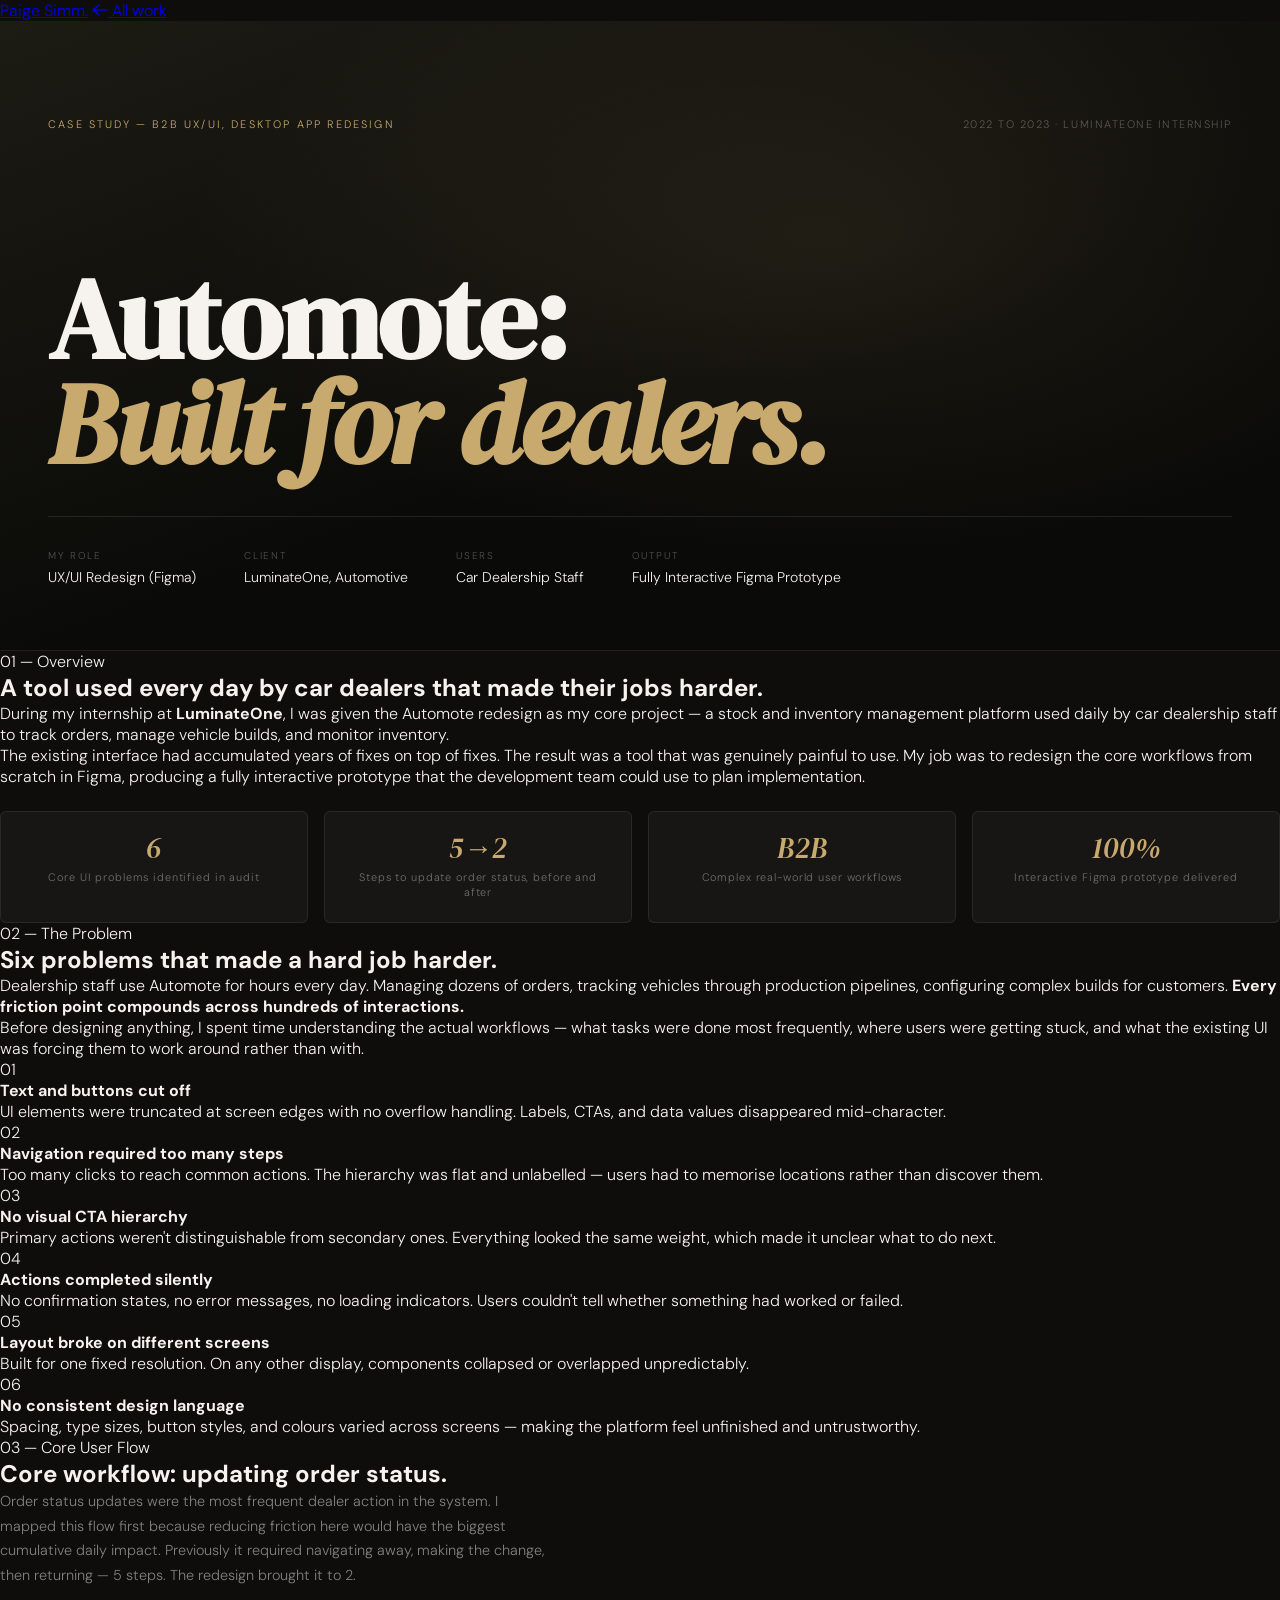
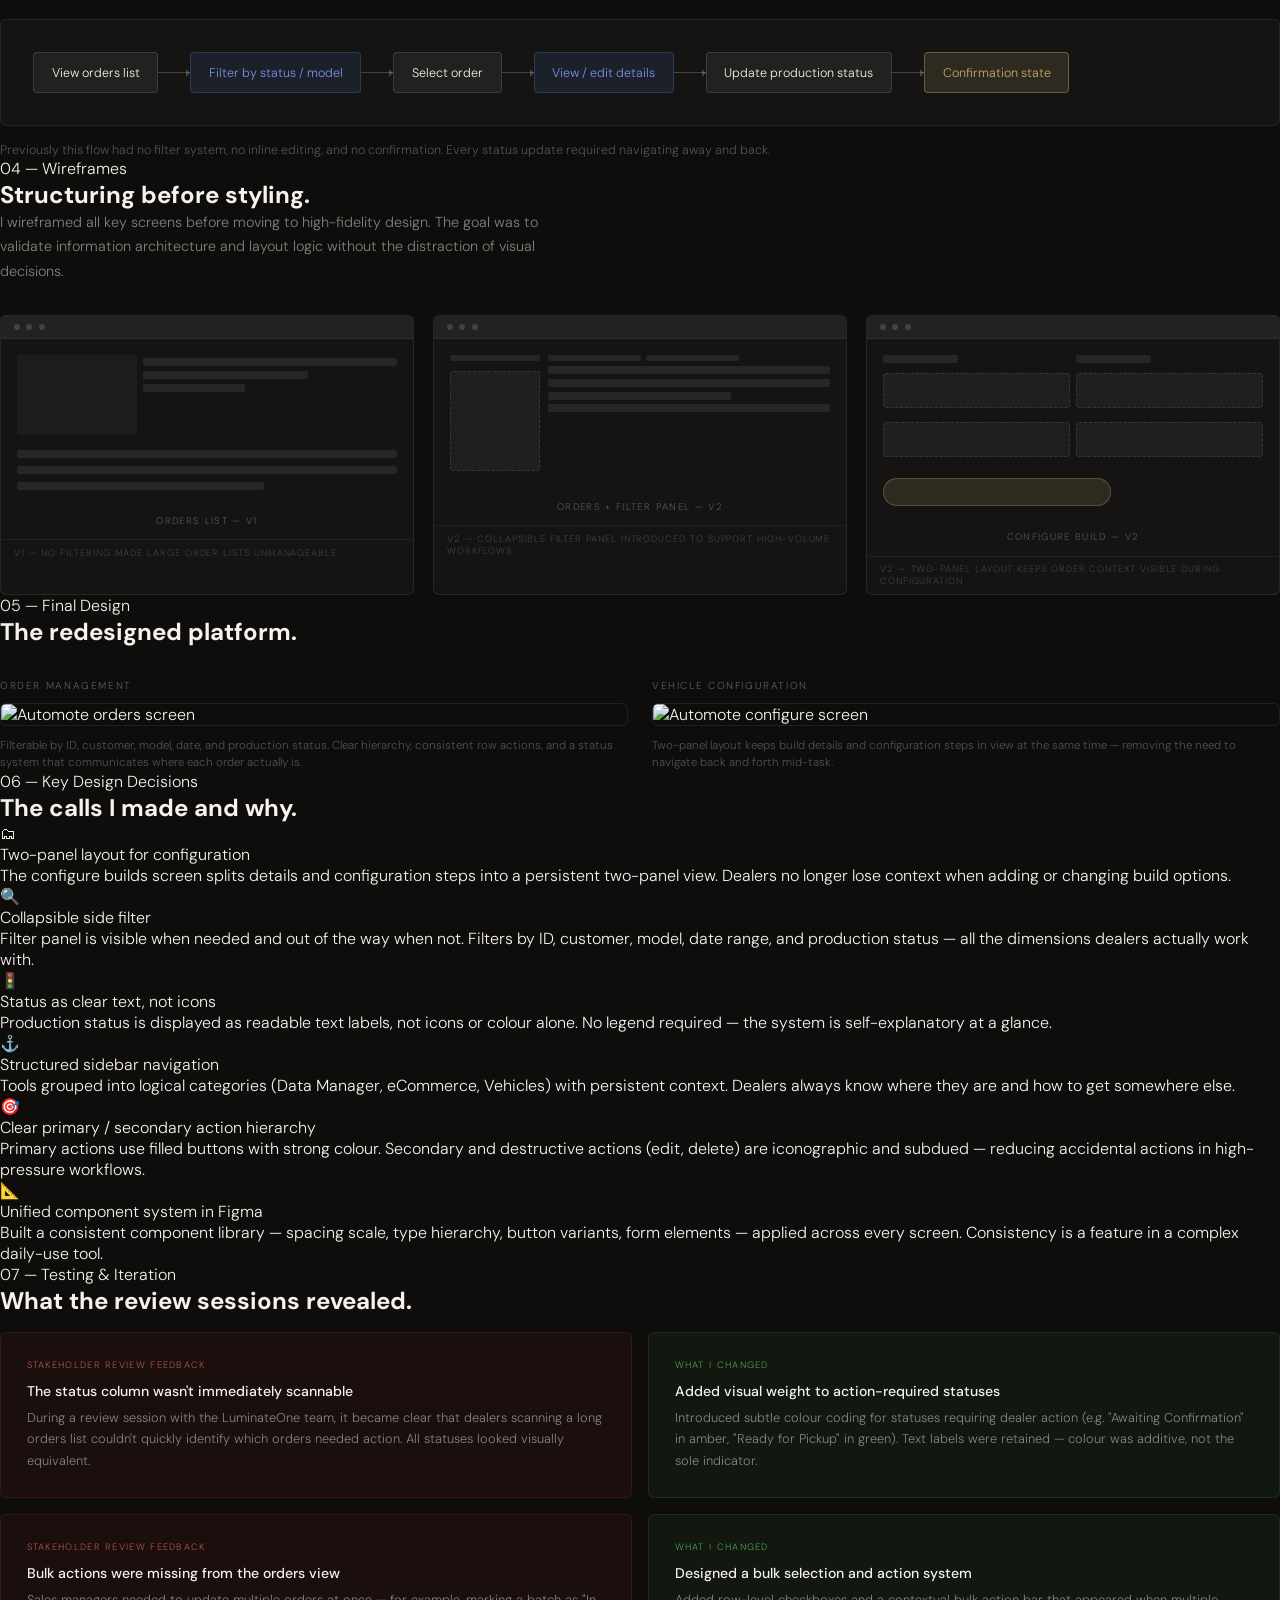
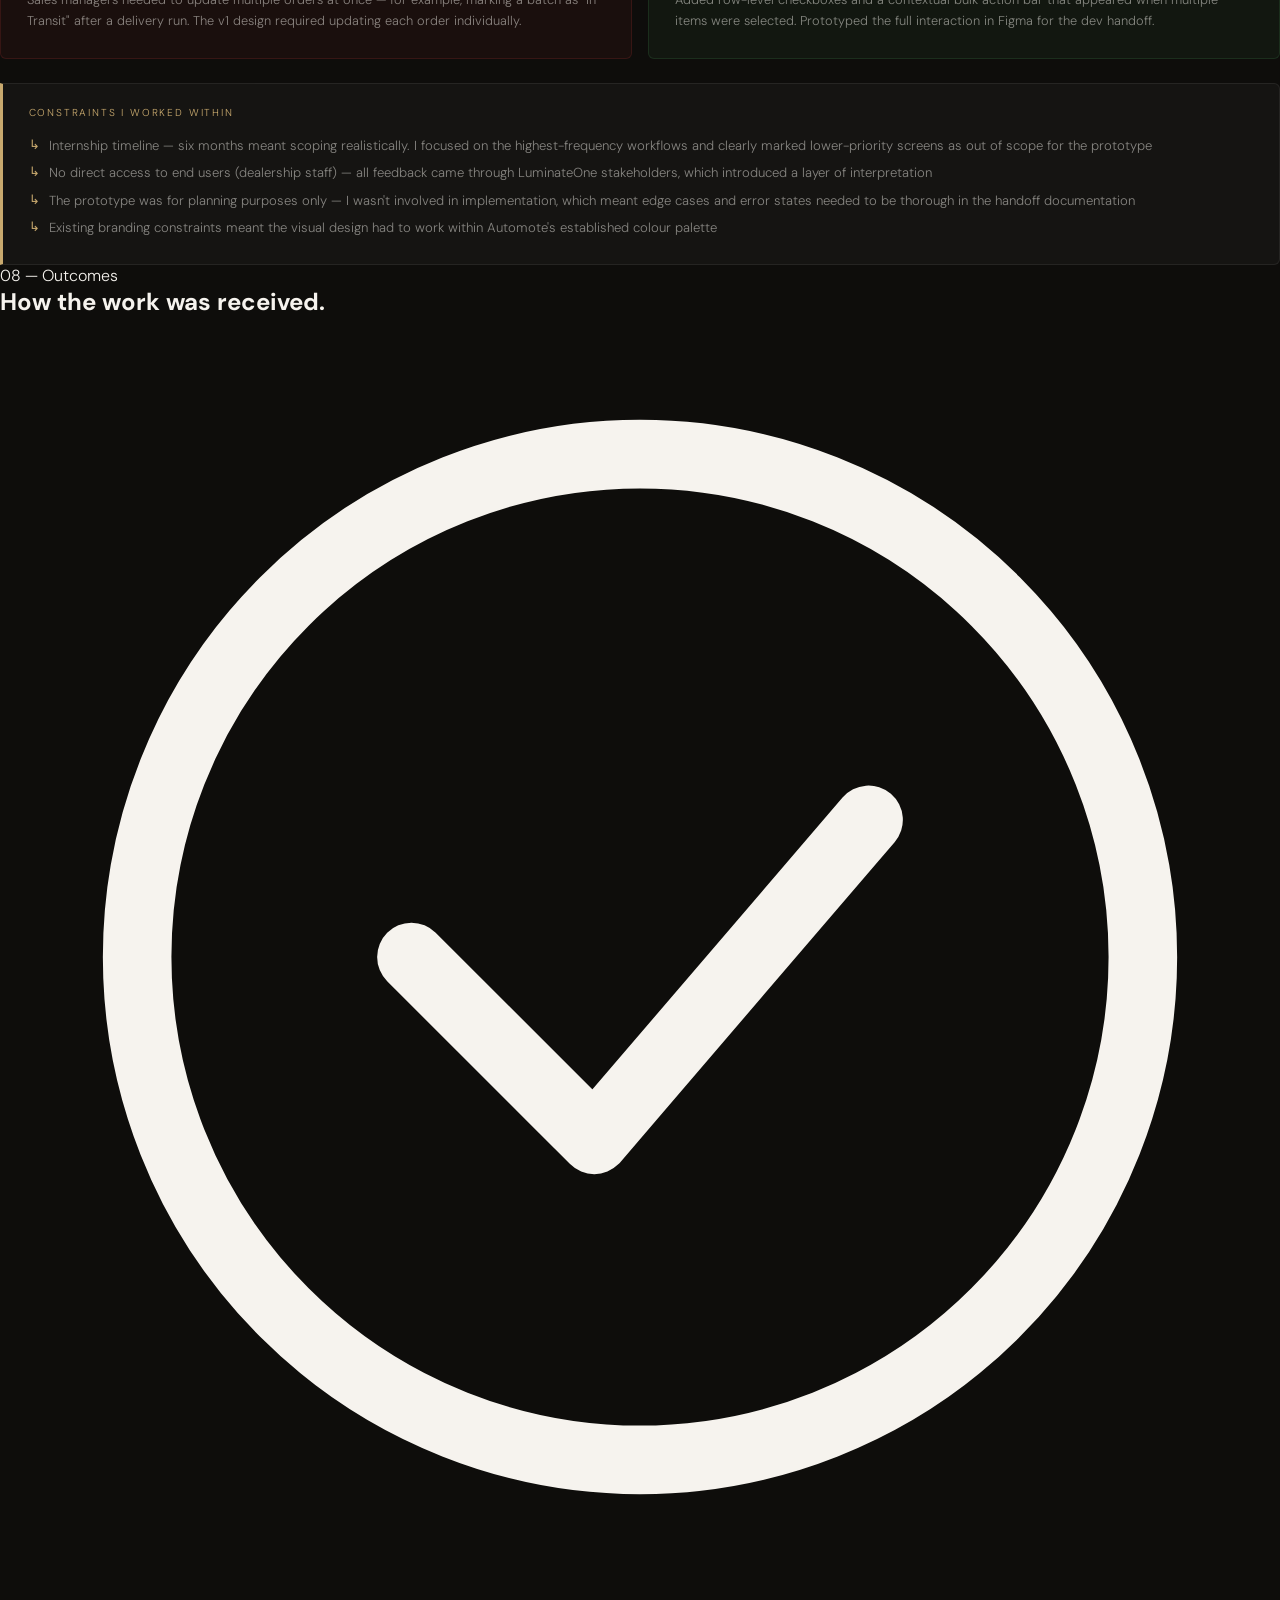
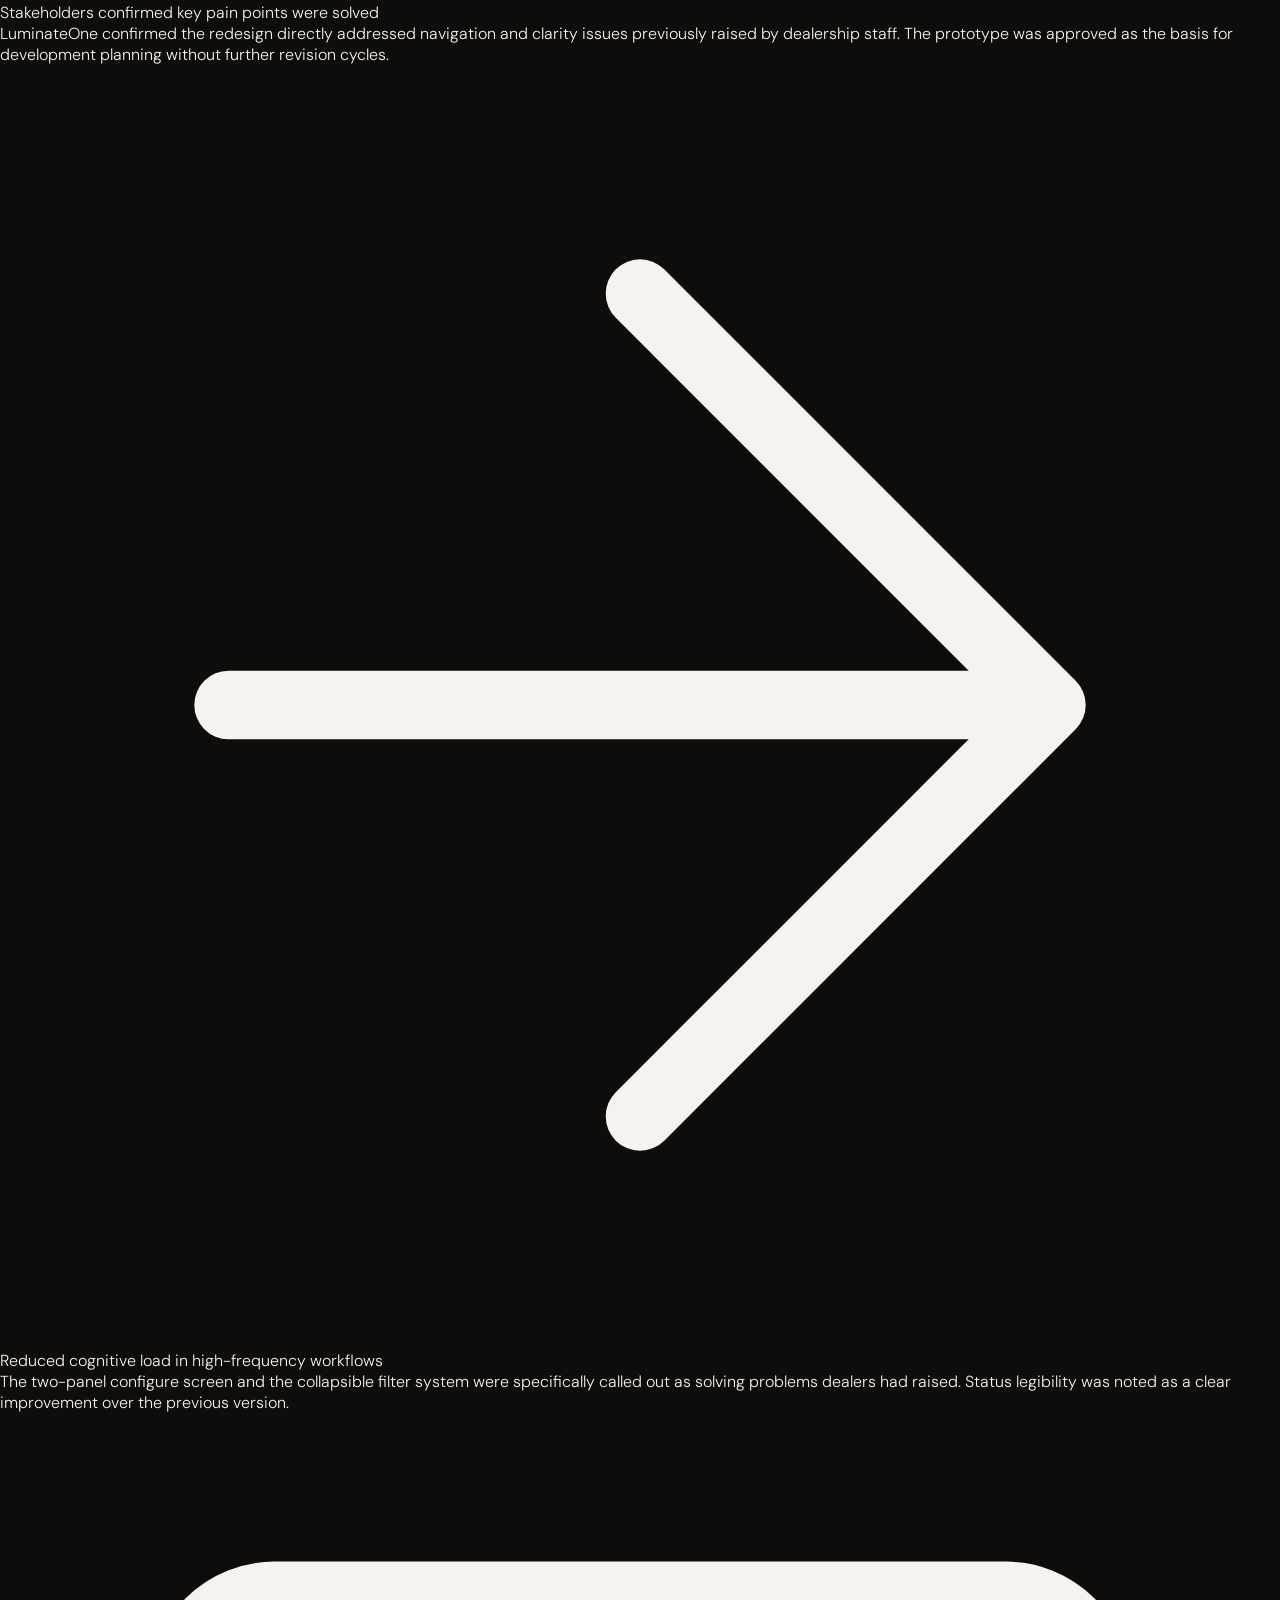
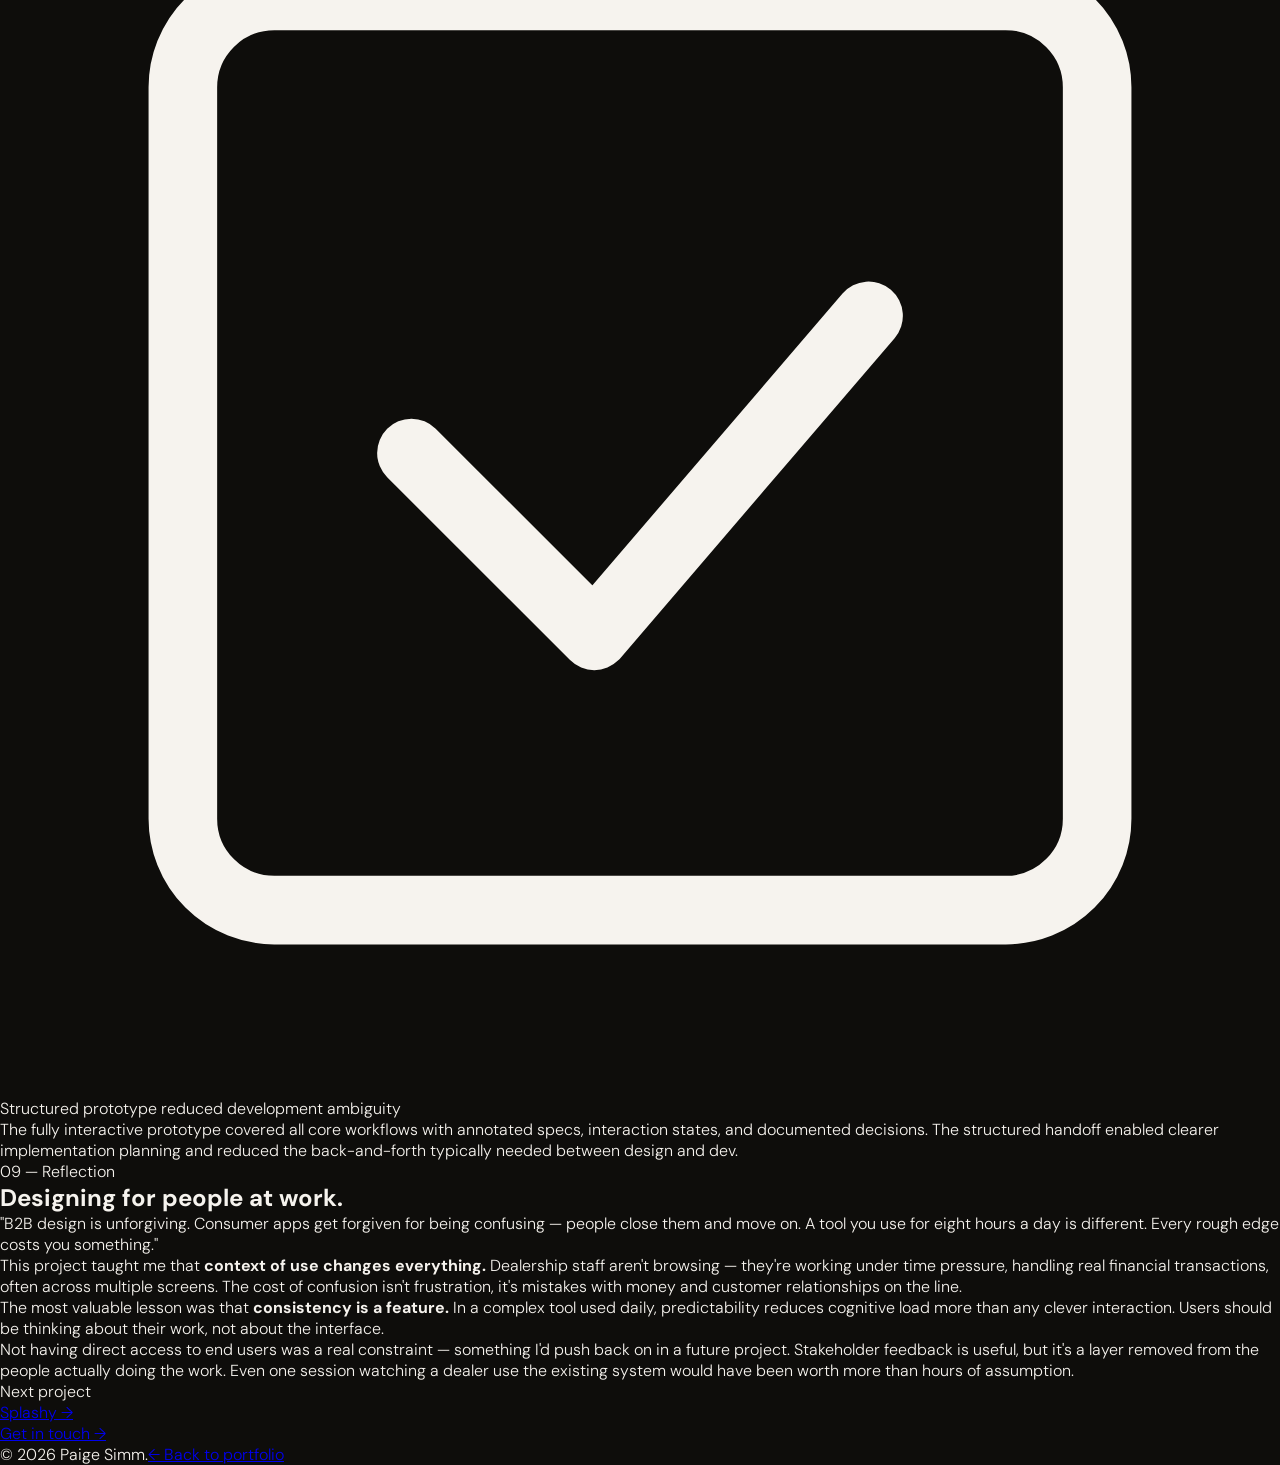
==== commit 0291d952: "Update automote-case-study.html" ====
--- a/automote-case-study.html
+++ b/automote-case-study.html
@@ -7,7 +7,17 @@
   <link rel="preconnect" href="https://fonts.googleapis.com">
   <link rel="preconnect" href="https://fonts.gstatic.com" crossorigin>
   <link href="https://fonts.googleapis.com/css2?family=DM+Serif+Display:ital@0;1&family=DM+Sans:ital,opsz,wght@0,9..40,300;0,9..40,400;0,9..40,500;1,9..40,300&display=swap" rel="stylesheet">
-  <link rel="stylesheet" href="hunza-case-study.css">
+<style>
+*, *::before, *::after { margin: 0; padding: 0; box-sizing: border-box; }
+:root {
+  --black: #0e0d0b; --white: #f6f3ee; --cream: #edeae3;
+  --accent: #c8a96e; --mid: #7a746d;
+  --serif: 'DM Serif Display', Georgia, serif;
+  --sans: 'DM Sans', sans-serif;
+}
+html { scroll-behavior: smooth; }
+body { background: var(--black); color: var(--white); font-family: var(--sans); font-weight: 300; overflow-x: hidden; }
+</style>
   <link rel="stylesheet" href="cs-shared.css">
   <style>
     .cs-hero-bg { background: linear-gradient(160deg, #0f1a2e 0%, #0a0a08 65%); }
@@ -19,7 +29,43 @@
     .screen-panel-cap { font-size: 0.72rem; color: rgba(246,243,238,0.3); margin-top: 0.7rem; line-height: 1.5; }
     .screens-grid { display: grid; grid-template-columns: 1fr 1fr; gap: 1.5rem; margin-top: 2rem; }
     @media (max-width: 900px) { .screens-grid { grid-template-columns: 1fr; } }
-  </style>
+  
+/* Hero */
+.cs-hero { min-height: 70vh; display: flex; flex-direction: column; justify-content: flex-end; padding: 0 3rem 4rem; position: relative; overflow: hidden; border-bottom: 1px solid rgba(255,255,255,0.08); }
+.cs-hero-bg { position: absolute; inset: 0; background: linear-gradient(160deg, #1c1b14 0%, #0a0a08 60%); }
+.cs-hero-bg::after { content: ''; position: absolute; inset: 0; background: radial-gradient(ellipse at 65% 35%, rgba(200,169,110,0.1) 0%, transparent 55%); }
+.cs-hero-top { position: absolute; top: 6rem; left: 3rem; right: 3rem; display: flex; justify-content: space-between; z-index: 1; opacity: 0; animation: fadeIn 0.7s 0.3s forwards; }
+.cs-eyebrow { font-size: 0.68rem; letter-spacing: 0.2em; text-transform: uppercase; color: var(--accent); }
+.cs-year { font-size: 0.68rem; letter-spacing: 0.14em; text-transform: uppercase; color: rgba(246,243,238,0.3); }
+.cs-hero-content { position: relative; z-index: 1; }
+.cs-title { font-family: var(--serif); font-size: clamp(3.5rem, 9vw, 8rem); line-height: 0.9; letter-spacing: -0.02em; }
+.cs-title-line { display: block; opacity: 0; transform: translateY(20px); animation: slideUp 0.9s cubic-bezier(0.16,1,0.3,1) forwards; }
+.cs-title-line:nth-child(1) { animation-delay: 0.1s; }
+.cs-title-line:nth-child(2) { animation-delay: 0.25s; font-style: italic; color: var(--accent); }
+.cs-hero-meta { display: flex; gap: 3rem; margin-top: 2.5rem; padding-top: 2rem; border-top: 1px solid rgba(255,255,255,0.1); opacity: 0; animation: fadeIn 0.8s 0.7s forwards; flex-wrap: wrap; }
+.cs-meta-label { font-size: 0.62rem; letter-spacing: 0.18em; text-transform: uppercase; color: rgba(246,243,238,0.3); margin-bottom: 0.4rem; }
+.cs-meta-value { font-size: 0.88rem; color: var(--white); }
+@keyframes slideUp { to { opacity: 1; transform: translateY(0); } }
+@keyframes fadeIn { to { opacity: 1; } }
+/* Problem grid */
+.problem-grid { display: grid; grid-template-columns: 1fr 1fr; gap: 1rem; }
+.prob { background: rgba(255,255,255,0.03); border: 1px solid rgba(255,255,255,0.07); border-radius: 4px; padding: 1.5rem; position: relative; overflow: hidden; }
+.prob::before { content: ''; position: absolute; top: 0; left: 0; right: 0; height: 2px; background: linear-gradient(90deg, var(--accent), transparent); }
+.prob-n { font-family: var(--serif); font-size: 2rem; font-style: italic; color: rgba(200,169,110,0.1); line-height: 1; margin-bottom: 0.6rem; }
+.prob-t { font-size: 0.88rem; font-weight: 500; color: var(--white); margin-bottom: 0.4rem; }
+.prob-b { font-size: 0.8rem; line-height: 1.7; color: rgba(246,243,238,0.5); }
+/* Stats */
+.stats { display: grid; grid-template-columns: 1fr 1fr; gap: 1rem; }
+.stat { background: rgba(255,255,255,0.04); border: 1px solid rgba(255,255,255,0.08); border-radius: 4px; padding: 1.2rem; }
+.stat-n { font-family: var(--serif); font-size: 2rem; font-style: italic; color: var(--accent); line-height: 1; margin-bottom: 0.3rem; }
+.stat-d { font-size: 0.72rem; color: rgba(246,243,238,0.4); line-height: 1.5; }
+@media (max-width: 900px) {
+  .cs-hero { padding: 0 1.5rem 3rem; }
+  .cs-hero-top { left: 1.5rem; right: 1.5rem; top: 5rem; }
+  .problem-grid { grid-template-columns: 1fr; }
+}
+
+</style>
 </head>
 <body>
 
@@ -64,7 +110,7 @@
           <p>The existing interface had accumulated years of fixes on top of fixes. The result was a tool that was genuinely painful to use. My job was to redesign the core workflows from scratch in Figma, producing a fully interactive prototype that the development team could use to plan implementation.</p>
           <div class="impact-row" style="margin-top:1.5rem;">
             <div class="impact-item"><p class="impact-val">6</p><p class="impact-label">Core UI problems identified in audit</p></div>
-            <div class="impact-item"><p class="impact-val">3</p><p class="impact-label">Steps cut from enquiry path on average</p></div>
+            <div class="impact-item"><p class="impact-val">5→2</p><p class="impact-label">Steps to update order status, before and after</p></div>
             <div class="impact-item"><p class="impact-val">B2B</p><p class="impact-label">Complex real-world user workflows</p></div>
             <div class="impact-item"><p class="impact-val">100%</p><p class="impact-label">Interactive Figma prototype delivered</p></div>
           </div>
@@ -99,8 +145,8 @@
   <section class="cs-section">
     <div class="inner">
       <span class="section-label">03 — Core User Flow</span>
-      <h2 class="section-heading">Mapping the most critical workflow.</h2>
-      <p style="font-size:0.9rem;color:rgba(246,243,238,0.5);max-width:55ch;line-height:1.7;margin-bottom:0.5rem;">Order management was the highest-frequency task. I mapped it first because fixing this flow would have the biggest daily impact for users.</p>
+      <h2 class="section-heading">Core workflow: updating order status.</h2>
+      <p style="font-size:0.9rem;color:rgba(246,243,238,0.5);max-width:55ch;line-height:1.7;margin-bottom:0.5rem;">Order status updates were the most frequent dealer action in the system. I mapped this flow first because reducing friction here would have the biggest cumulative daily impact. Previously it required navigating away, making the change, then returning — 5 steps. The redesign brought it to 2.</p>
       <div class="user-flow">
         <div class="flow-step"><div class="flow-box">View orders list</div></div>
         <div class="flow-arrow"></div>
@@ -141,7 +187,7 @@
             <div class="wf-line wf-line--med"></div>
           </div>
           <div class="wf-label">Orders list — v1</div>
-          <div class="wf-version">No filter, no sort — hard to scan</div>
+          <div class="wf-version">v1 — No filtering made large order lists unmanageable</div>
         </div>
         <div class="wireframe">
           <div class="wf-bar"><div class="wf-dot"></div><div class="wf-dot"></div><div class="wf-dot"></div></div>
@@ -161,7 +207,7 @@
             </div>
           </div>
           <div class="wf-label">Orders + filter panel — v2</div>
-          <div class="wf-version">Collapsible filter, better scan</div>
+          <div class="wf-version">v2 — Collapsible filter panel introduced to support high-volume workflows</div>
         </div>
         <div class="wireframe">
           <div class="wf-bar"><div class="wf-dot"></div><div class="wf-dot"></div><div class="wf-dot"></div></div>
@@ -181,7 +227,7 @@
             <div class="wf-block--btn" style="margin-top:0.5rem;"></div>
           </div>
           <div class="wf-label">Configure build — v2</div>
-          <div class="wf-version">Two-panel layout, keeps context</div>
+          <div class="wf-version">v2 — Two-panel layout keeps order context visible during configuration</div>
         </div>
       </div>
     </div>
@@ -270,8 +316,8 @@
       <div class="outcomes">
         <div class="outcome">
           <svg class="outcome-icon" viewBox="0 0 28 28" fill="none" stroke="currentColor" stroke-width="1.5" stroke-linecap="round" stroke-linejoin="round"><circle cx="14" cy="14" r="11"/><path d="M9 14l4 4 6-7"/></svg>
-          <p class="outcome-t">Positive stakeholder reception at review</p>
-          <p class="outcome-b">The LuminateOne team confirmed the redesign addressed the core navigation and clarity issues they'd been hearing about from dealership staff. The prototype was accepted as the basis for development planning.</p>
+          <p class="outcome-t">Stakeholders confirmed key pain points were solved</p>
+          <p class="outcome-b">LuminateOne confirmed the redesign directly addressed navigation and clarity issues previously raised by dealership staff. The prototype was approved as the basis for development planning without further revision cycles.</p>
         </div>
         <div class="outcome">
           <svg class="outcome-icon" viewBox="0 0 28 28" fill="none" stroke="currentColor" stroke-width="1.5" stroke-linecap="round" stroke-linejoin="round"><path d="M5 14h18M14 5l9 9-9 9"/></svg>
@@ -280,8 +326,8 @@
         </div>
         <div class="outcome">
           <svg class="outcome-icon" viewBox="0 0 28 28" fill="none" stroke="currentColor" stroke-width="1.5" stroke-linecap="round" stroke-linejoin="round"><rect x="4" y="4" width="20" height="20" rx="2"/><path d="M9 14l4 4 6-7"/></svg>
-          <p class="outcome-t">Comprehensive handoff for development</p>
-          <p class="outcome-b">The fully interactive Figma prototype covered all core workflows with annotated component specs, interaction states, and documented design decisions — reducing ambiguity for the development team.</p>
+          <p class="outcome-t">Structured prototype reduced development ambiguity</p>
+          <p class="outcome-b">The fully interactive prototype covered all core workflows with annotated specs, interaction states, and documented decisions. The structured handoff enabled clearer implementation planning and reduced the back-and-forth typically needed between design and dev.</p>
         </div>
       </div>
     </div>
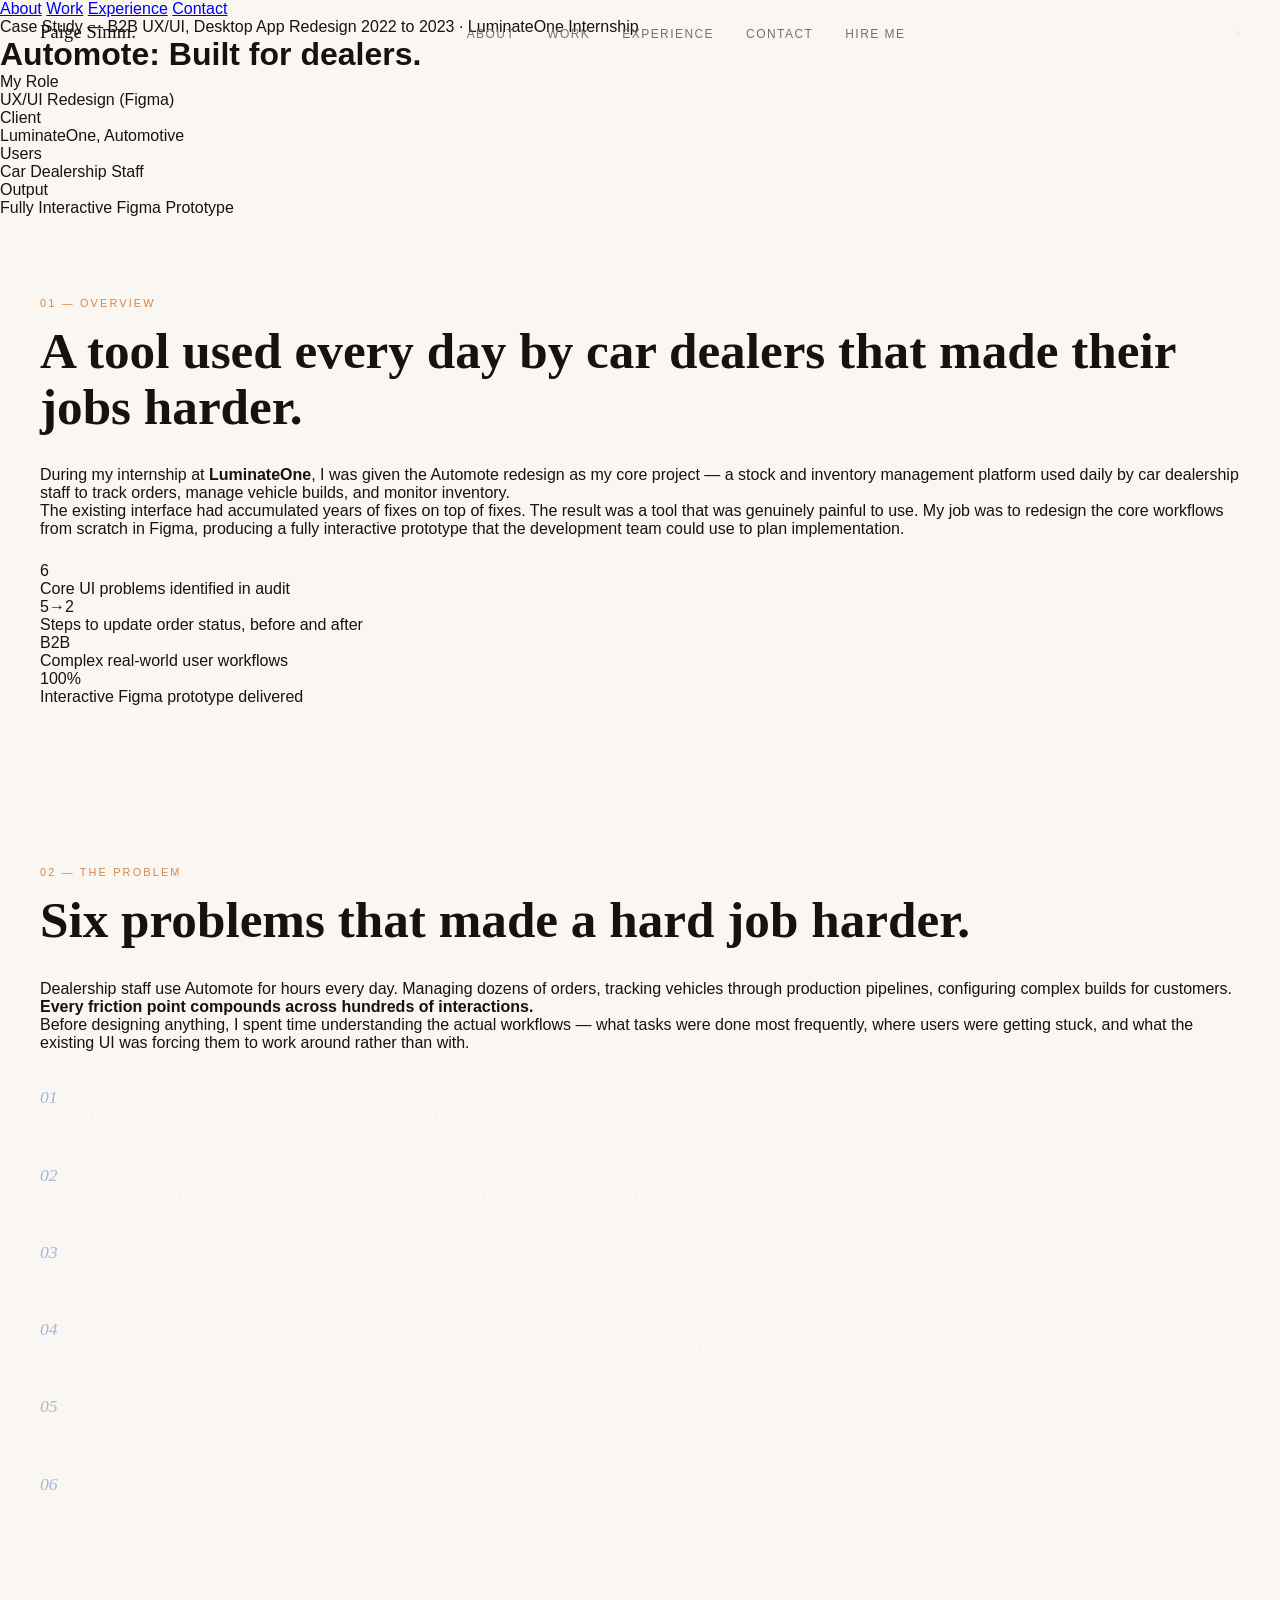
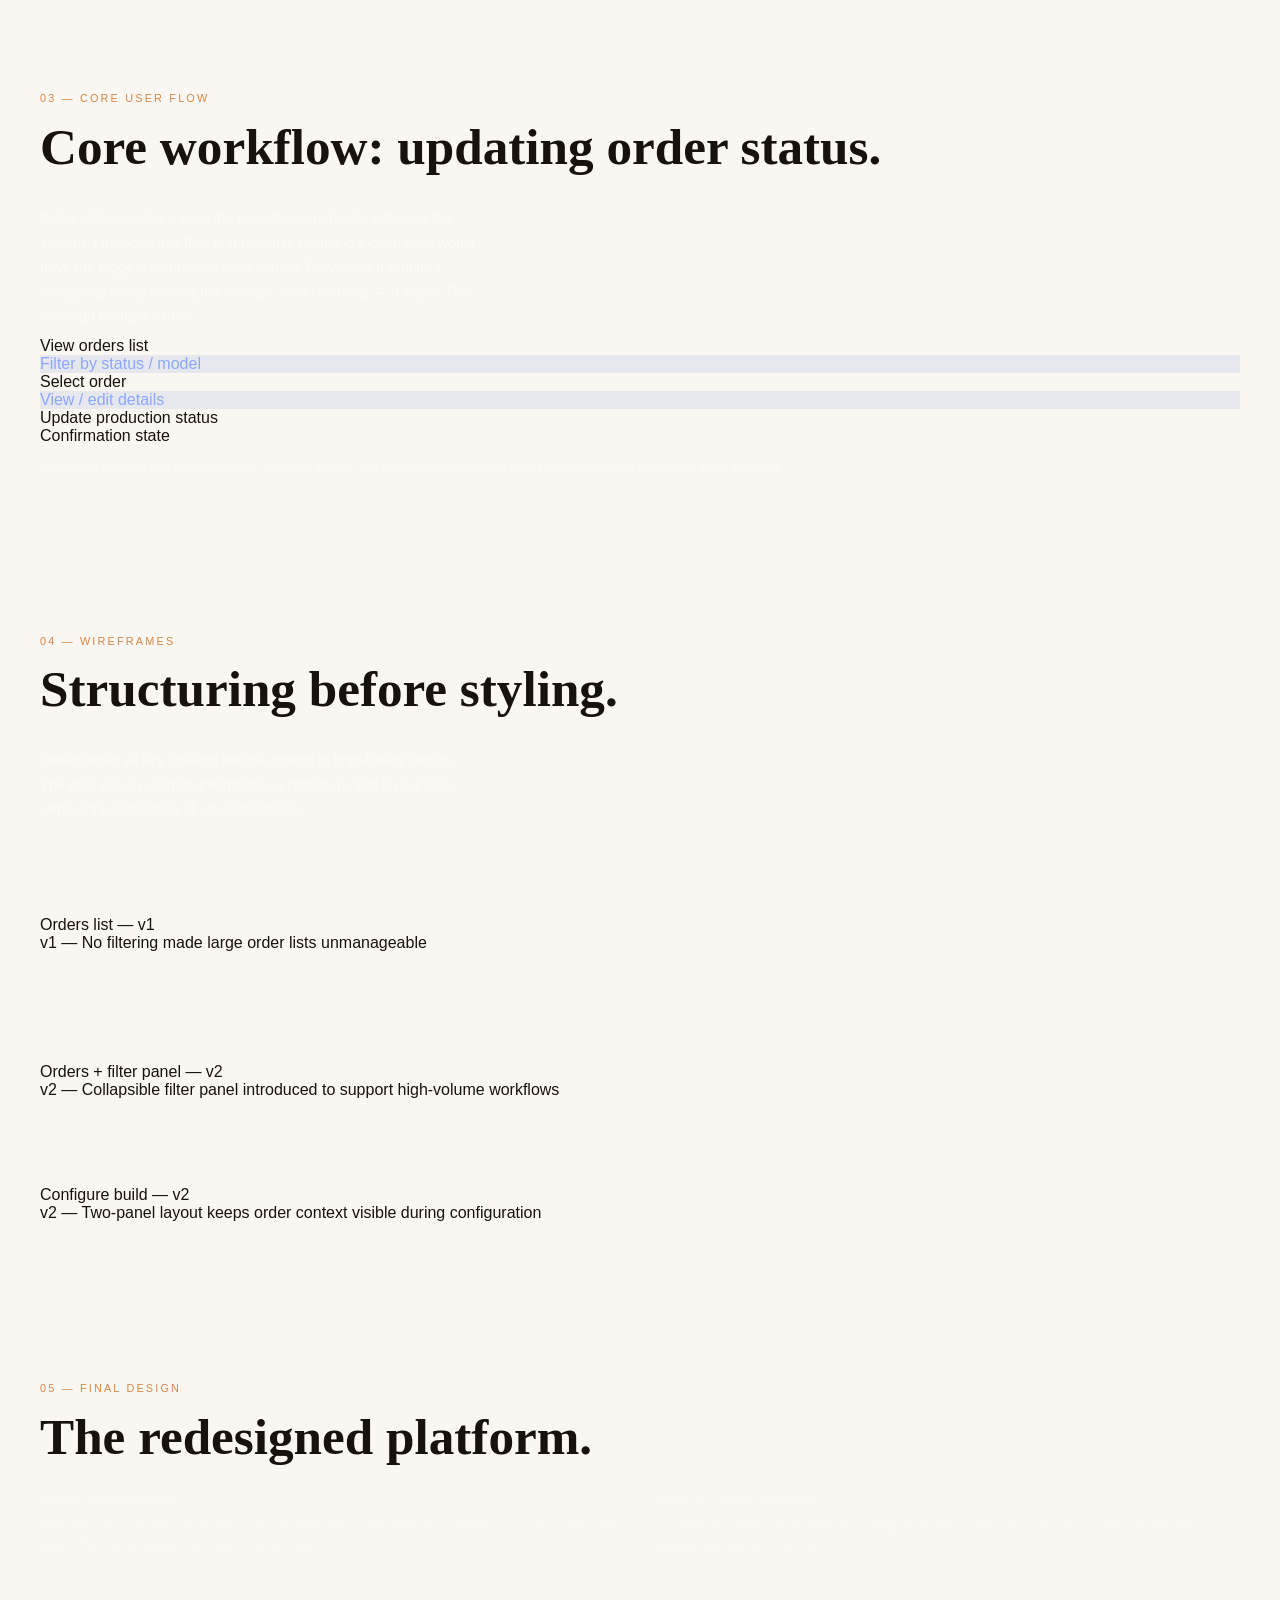
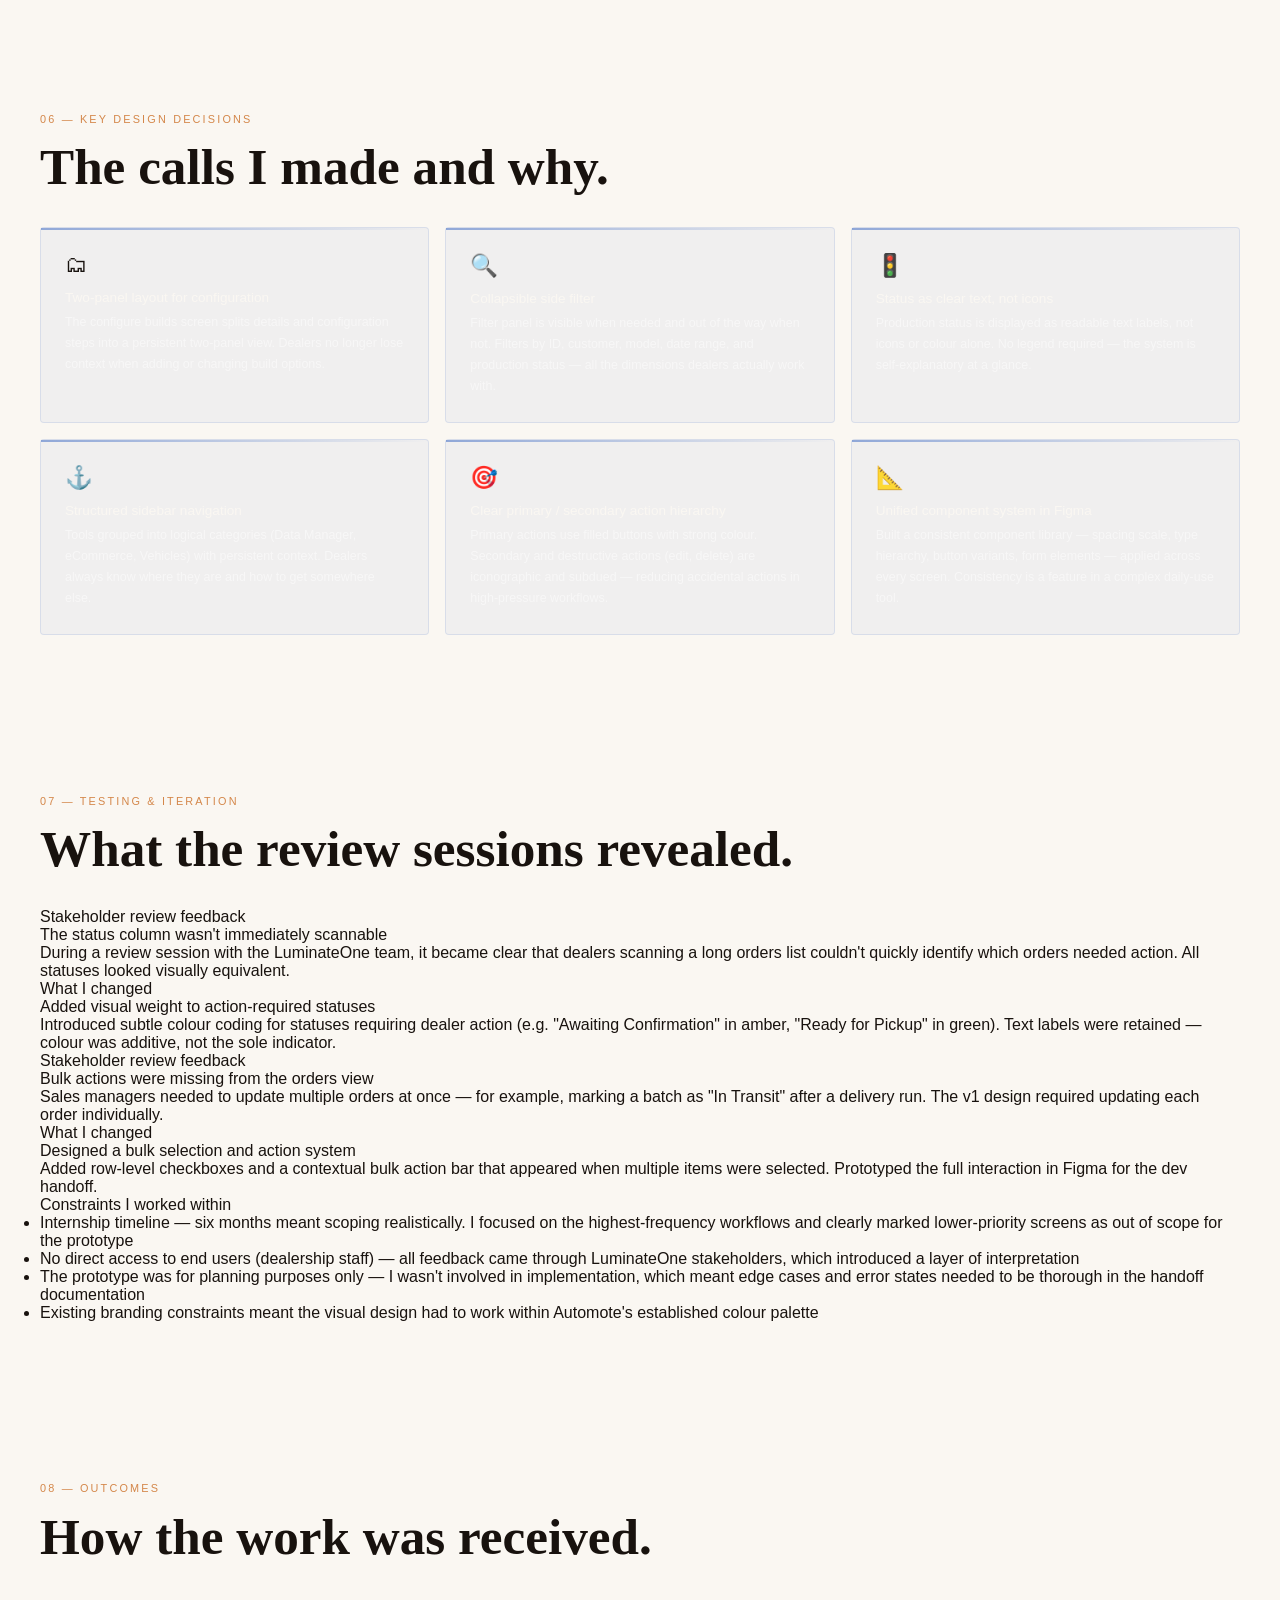
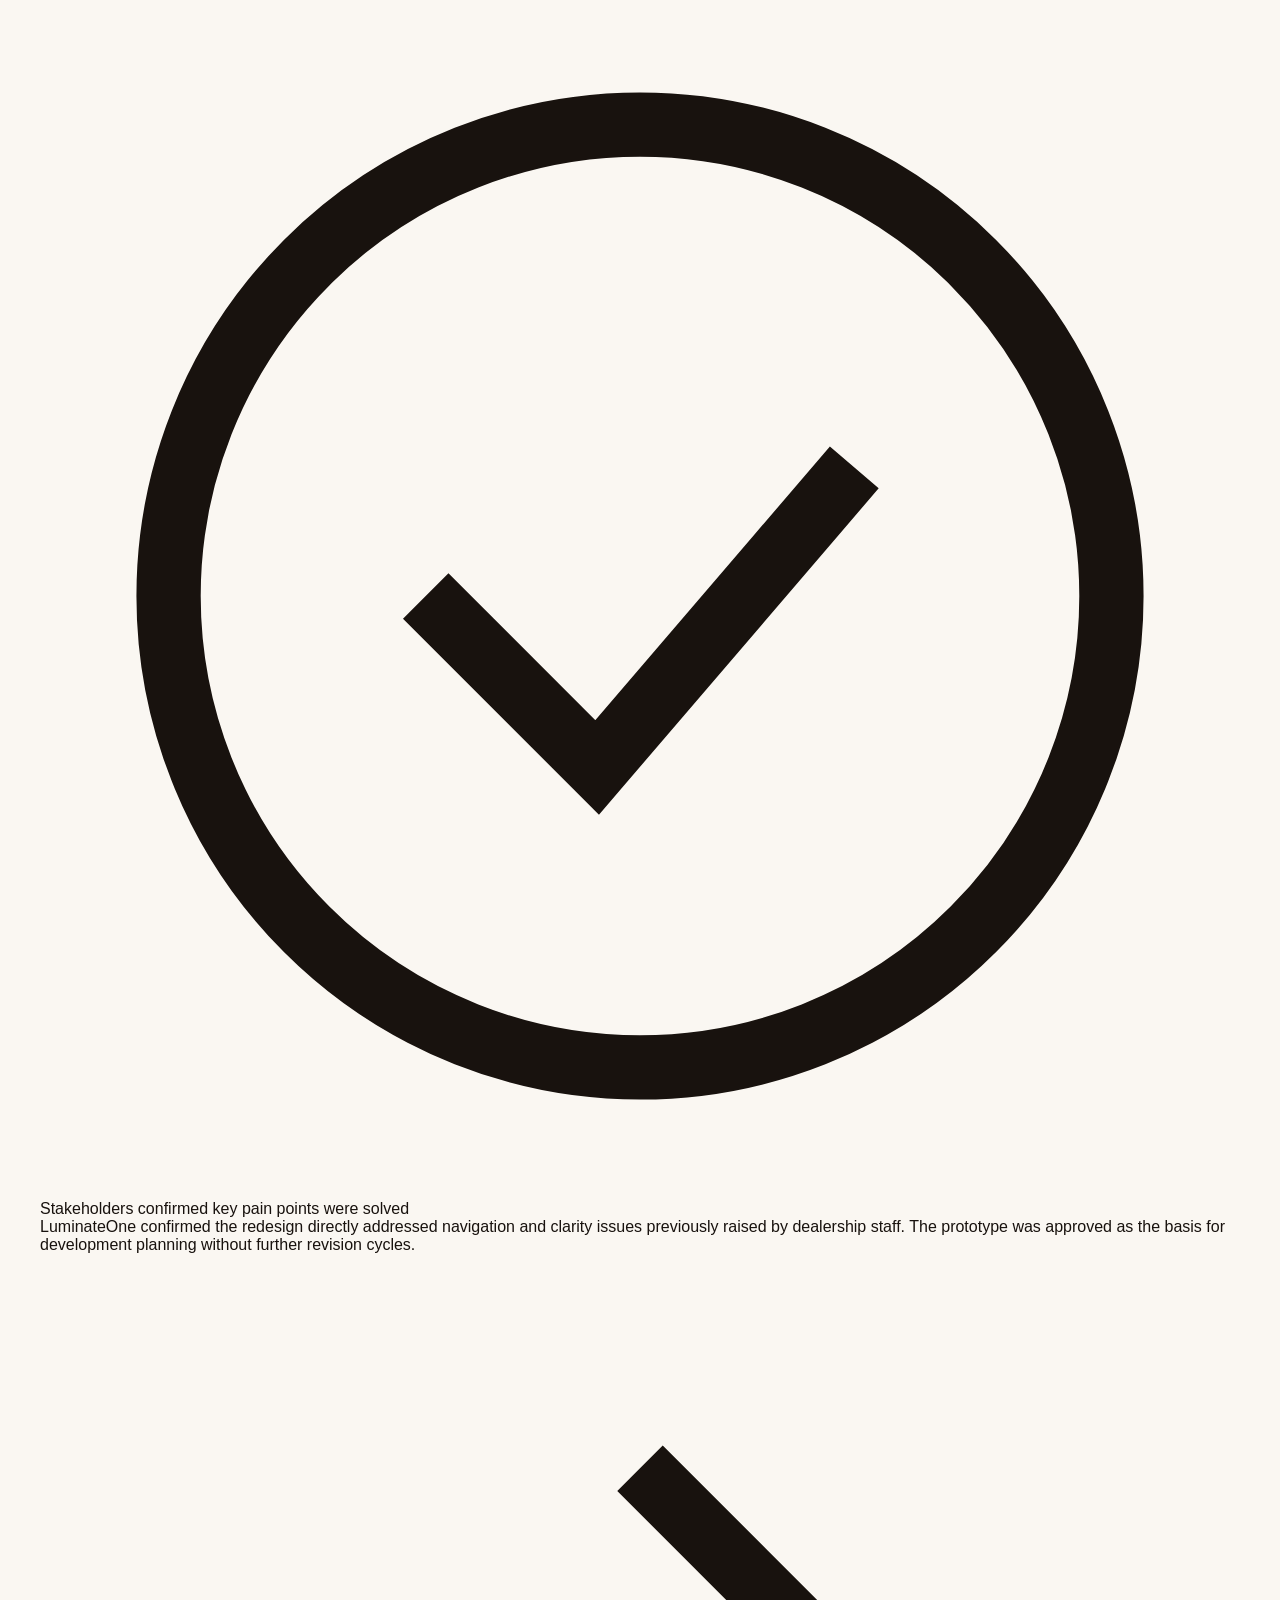
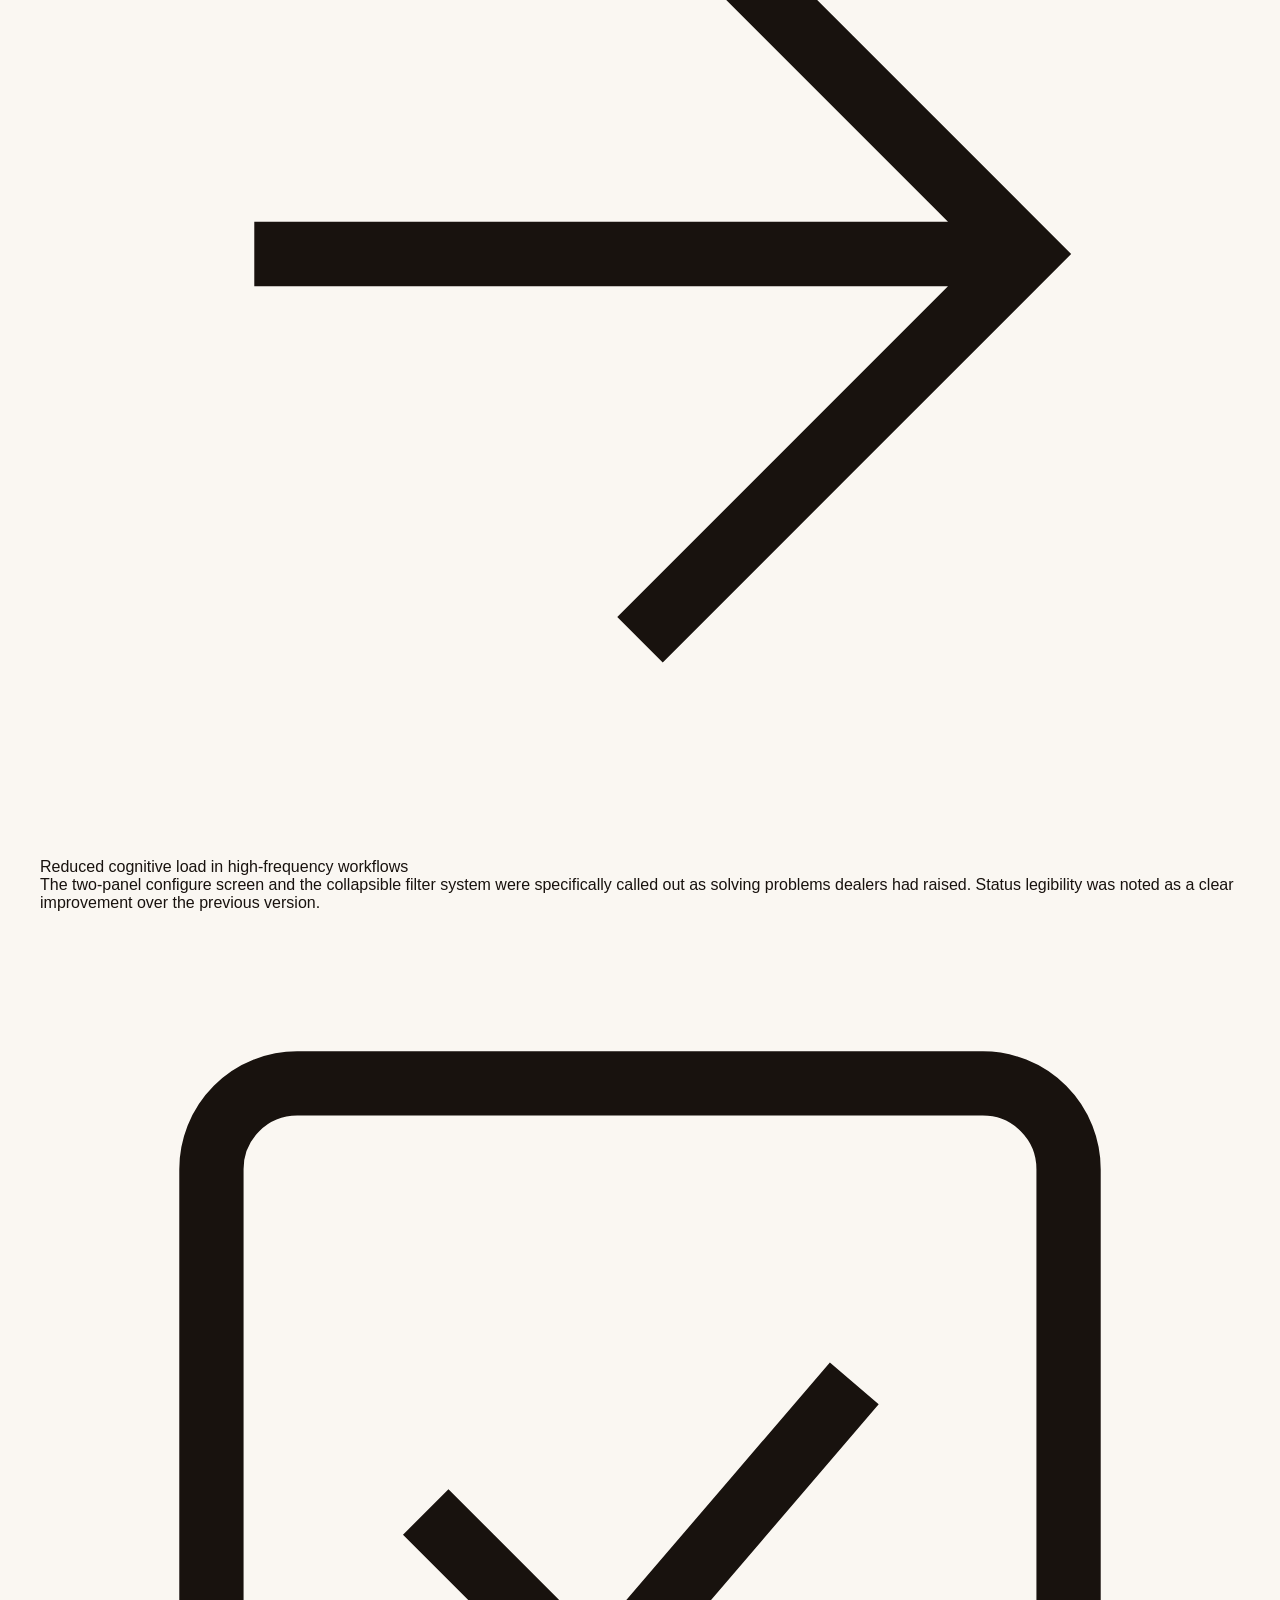
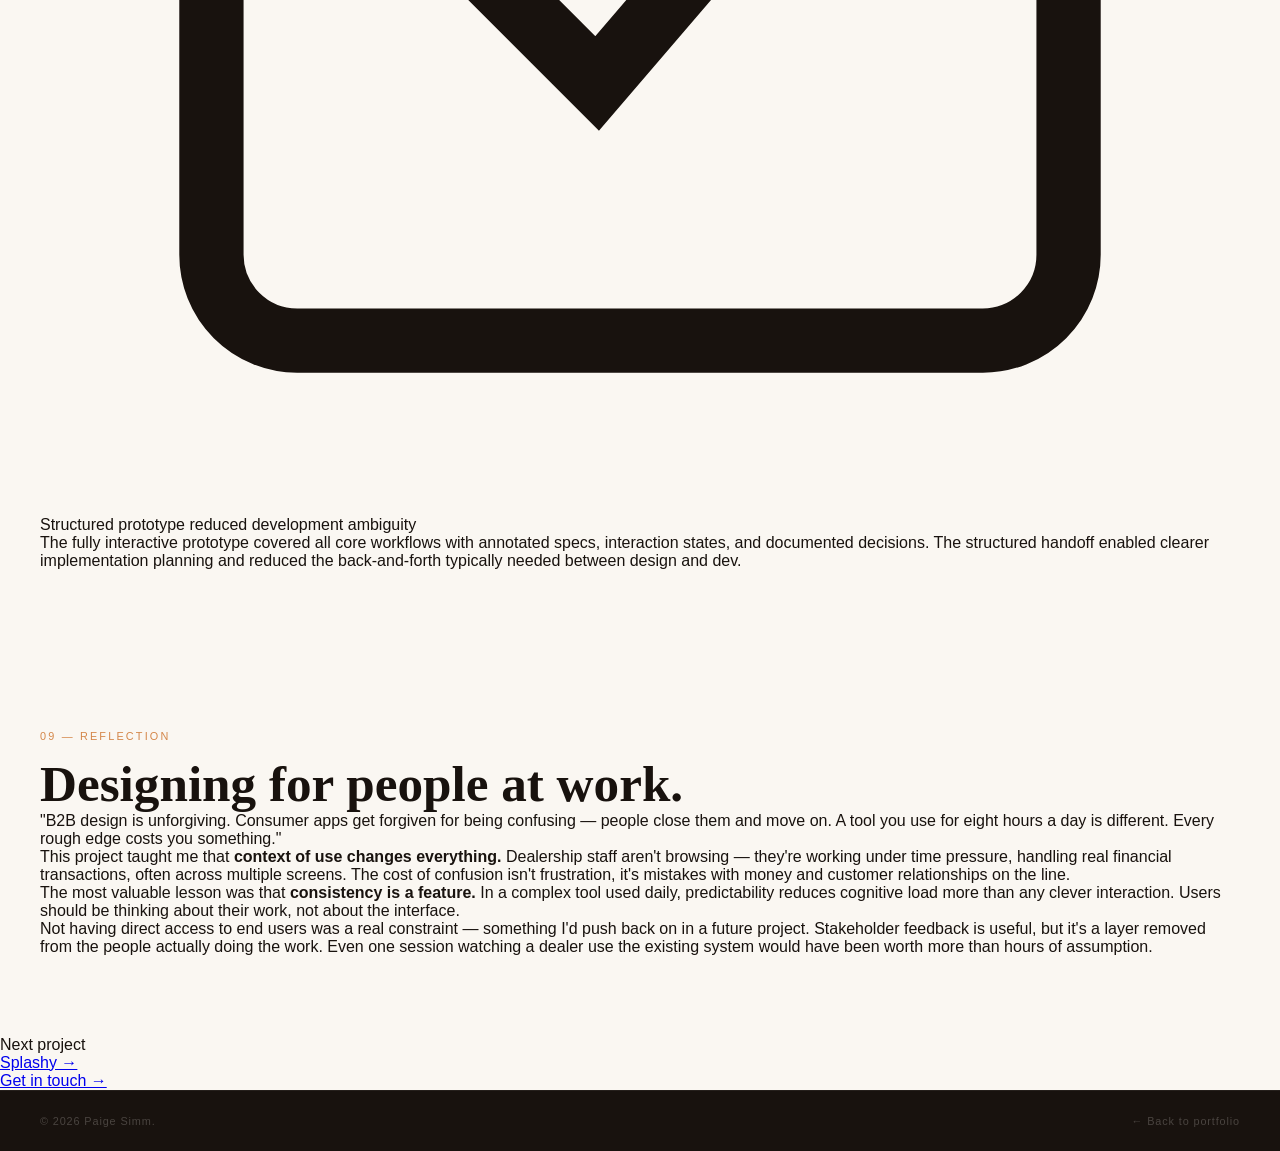
==== commit d087001c: "Update automote-case-study.html" ====
--- a/automote-case-study.html
+++ b/automote-case-study.html
@@ -1,81 +1,187 @@
 <!DOCTYPE html>
 <html lang="en">
 <head>
-  <meta charset="UTF-8"/>
-  <meta name="viewport" content="width=device-width, initial-scale=1.0"/>
+  <meta charset="UTF-8">
+  <meta name="viewport" content="width=device-width, initial-scale=1.0">
   <title>Automote — Case Study · Paige Simm</title>
-  <link rel="preconnect" href="https://fonts.googleapis.com">
-  <link rel="preconnect" href="https://fonts.gstatic.com" crossorigin>
-  <link href="https://fonts.googleapis.com/css2?family=DM+Serif+Display:ital@0;1&family=DM+Sans:ital,opsz,wght@0,9..40,300;0,9..40,400;0,9..40,500;1,9..40,300&display=swap" rel="stylesheet">
-<style>
-*, *::before, *::after { margin: 0; padding: 0; box-sizing: border-box; }
-:root {
-  --black: #0e0d0b; --white: #f6f3ee; --cream: #edeae3;
-  --accent: #c8a96e; --mid: #7a746d;
-  --serif: 'DM Serif Display', Georgia, serif;
-  --sans: 'DM Sans', sans-serif;
-}
-html { scroll-behavior: smooth; }
-body { background: var(--black); color: var(--white); font-family: var(--sans); font-weight: 300; overflow-x: hidden; }
-</style>
-  <link rel="stylesheet" href="cs-shared.css">
+  <link href="https://api.fontshare.com/v2/css?f[]=clash-display@400,500,600,700&f[]=cabinet-grotesk@300,400,500,700&display=swap" rel="stylesheet">
+  <link rel="stylesheet" href="style.css">
+  <link rel="stylesheet" href="case-study.css">
   <style>
-    .cs-hero-bg { background: linear-gradient(160deg, #0f1a2e 0%, #0a0a08 65%); }
-    .cs-hero-bg::after { background: radial-gradient(ellipse at 65% 30%, rgba(80,120,200,0.1) 0%, transparent 55%); }
-    .flow-box--blue { background: rgba(80,120,200,0.12); border-color: rgba(80,120,200,0.3); color: rgba(130,160,255,0.9); }
-    .screen-panel img { width: 100%; border-radius: 6px; border: 1px solid rgba(255,255,255,0.08); display: block; transition: transform 0.4s ease, box-shadow 0.4s ease; }
-    .screen-panel img:hover { transform: scale(1.02); box-shadow: 0 20px 60px rgba(0,0,0,0.5); }
-    .screen-panel-label { font-size: 0.63rem; letter-spacing: 0.16em; text-transform: uppercase; color: rgba(246,243,238,0.35); margin-bottom: 0.7rem; }
-    .screen-panel-cap { font-size: 0.72rem; color: rgba(246,243,238,0.3); margin-top: 0.7rem; line-height: 1.5; }
-    .screens-grid { display: grid; grid-template-columns: 1fr 1fr; gap: 1.5rem; margin-top: 2rem; }
-    @media (max-width: 900px) { .screens-grid { grid-template-columns: 1fr; } }
-  
-/* Hero */
-.cs-hero { min-height: 70vh; display: flex; flex-direction: column; justify-content: flex-end; padding: 0 3rem 4rem; position: relative; overflow: hidden; border-bottom: 1px solid rgba(255,255,255,0.08); }
-.cs-hero-bg { position: absolute; inset: 0; background: linear-gradient(160deg, #1c1b14 0%, #0a0a08 60%); }
-.cs-hero-bg::after { content: ''; position: absolute; inset: 0; background: radial-gradient(ellipse at 65% 35%, rgba(200,169,110,0.1) 0%, transparent 55%); }
-.cs-hero-top { position: absolute; top: 6rem; left: 3rem; right: 3rem; display: flex; justify-content: space-between; z-index: 1; opacity: 0; animation: fadeIn 0.7s 0.3s forwards; }
-.cs-eyebrow { font-size: 0.68rem; letter-spacing: 0.2em; text-transform: uppercase; color: var(--accent); }
-.cs-year { font-size: 0.68rem; letter-spacing: 0.14em; text-transform: uppercase; color: rgba(246,243,238,0.3); }
-.cs-hero-content { position: relative; z-index: 1; }
-.cs-title { font-family: var(--serif); font-size: clamp(3.5rem, 9vw, 8rem); line-height: 0.9; letter-spacing: -0.02em; }
-.cs-title-line { display: block; opacity: 0; transform: translateY(20px); animation: slideUp 0.9s cubic-bezier(0.16,1,0.3,1) forwards; }
-.cs-title-line:nth-child(1) { animation-delay: 0.1s; }
-.cs-title-line:nth-child(2) { animation-delay: 0.25s; font-style: italic; color: var(--accent); }
-.cs-hero-meta { display: flex; gap: 3rem; margin-top: 2.5rem; padding-top: 2rem; border-top: 1px solid rgba(255,255,255,0.1); opacity: 0; animation: fadeIn 0.8s 0.7s forwards; flex-wrap: wrap; }
-.cs-meta-label { font-size: 0.62rem; letter-spacing: 0.18em; text-transform: uppercase; color: rgba(246,243,238,0.3); margin-bottom: 0.4rem; }
-.cs-meta-value { font-size: 0.88rem; color: var(--white); }
-@keyframes slideUp { to { opacity: 1; transform: translateY(0); } }
-@keyframes fadeIn { to { opacity: 1; } }
-/* Problem grid */
-.problem-grid { display: grid; grid-template-columns: 1fr 1fr; gap: 1rem; }
-.prob { background: rgba(255,255,255,0.03); border: 1px solid rgba(255,255,255,0.07); border-radius: 4px; padding: 1.5rem; position: relative; overflow: hidden; }
-.prob::before { content: ''; position: absolute; top: 0; left: 0; right: 0; height: 2px; background: linear-gradient(90deg, var(--accent), transparent); }
-.prob-n { font-family: var(--serif); font-size: 2rem; font-style: italic; color: rgba(200,169,110,0.1); line-height: 1; margin-bottom: 0.6rem; }
-.prob-t { font-size: 0.88rem; font-weight: 500; color: var(--white); margin-bottom: 0.4rem; }
-.prob-b { font-size: 0.8rem; line-height: 1.7; color: rgba(246,243,238,0.5); }
-/* Stats */
-.stats { display: grid; grid-template-columns: 1fr 1fr; gap: 1rem; }
-.stat { background: rgba(255,255,255,0.04); border: 1px solid rgba(255,255,255,0.08); border-radius: 4px; padding: 1.2rem; }
-.stat-n { font-family: var(--serif); font-size: 2rem; font-style: italic; color: var(--accent); line-height: 1; margin-bottom: 0.3rem; }
-.stat-d { font-size: 0.72rem; color: rgba(246,243,238,0.4); line-height: 1.5; }
-@media (max-width: 900px) {
-  .cs-hero { padding: 0 1.5rem 3rem; }
-  .cs-hero-top { left: 1.5rem; right: 1.5rem; top: 5rem; }
-  .problem-grid { grid-template-columns: 1fr; }
-}
-
-</style>
+    /* Automote-specific hero background */
+    .cs-hero-bg {
+      background: linear-gradient(160deg, #0f1a2e 0%, #0a0a08 65%);
+    }
+    .cs-hero-bg::after {
+      background: radial-gradient(ellipse at 65% 30%, rgba(80,120,200,0.1) 0%, transparent 55%);
+    }
+    .flow-box--blue {
+      background: rgba(80,120,200,0.12);
+      border-color: rgba(80,120,200,0.3);
+      color: rgba(130,160,255,0.9);
+    }
+    .screens-grid {
+      display: grid;
+      grid-template-columns: 1fr 1fr;
+      gap: 1.5rem;
+      margin-top: 2rem;
+    }
+    .screen-panel img {
+      width: 100%;
+      border-radius: 6px;
+      border: 1px solid rgba(255,255,255,0.08);
+      transition: transform 0.4s, box-shadow 0.4s;
+    }
+    .screen-panel img:hover {
+      transform: scale(1.02);
+      box-shadow: 0 20px 60px rgba(0,0,0,0.5);
+    }
+    .screen-panel-label {
+      font-size: 0.63rem;
+      letter-spacing: 0.16em;
+      text-transform: uppercase;
+      color: rgba(255,255,255,0.35);
+      margin-bottom: 0.7rem;
+    }
+    .screen-panel-cap {
+      font-size: 0.72rem;
+      color: rgba(255,255,255,0.3);
+      margin-top: 0.7rem;
+      line-height: 1.5;
+    }
+    .pain-list {
+      list-style: none;
+      margin-top: 1rem;
+    }
+    .pain-item {
+      display: grid;
+      grid-template-columns: auto 1fr;
+      gap: 1rem;
+      padding: 1.1rem 0;
+      border-bottom: 1px solid rgba(255,255,255,0.06);
+      align-items: start;
+    }
+    .pain-item:first-child {
+      border-top: 1px solid rgba(255,255,255,0.06);
+    }
+    .pain-num {
+      font-family: var(--serif);
+      font-style: italic;
+      font-size: 1.1rem;
+      color: rgba(80,120,200,0.5);
+      width: 2rem;
+      padding-top: 1px;
+    }
+    .pain-text strong {
+      display: block;
+      font-size: 0.88rem;
+      font-weight: 500;
+      color: var(--white);
+      margin-bottom: 0.25rem;
+    }
+    .pain-text p {
+      font-size: 0.8rem;
+      line-height: 1.65;
+      color: rgba(255,255,255,0.5);
+    }
+    .solution-grid {
+      display: grid;
+      grid-template-columns: repeat(3, 1fr);
+      gap: 1rem;
+      margin-top: 1rem;
+    }
+    .sol {
+      background: rgba(80,120,200,0.06);
+      border: 1px solid rgba(80,120,200,0.15);
+      border-radius: 4px;
+      padding: 1.5rem;
+      position: relative;
+    }
+    .sol::before {
+      content: '';
+      position: absolute;
+      top: 0; left: 0; right: 0;
+      height: 2px;
+      background: linear-gradient(90deg, rgba(80,120,200,0.6), transparent);
+    }
+    .sol-icon {
+      font-size: 1.4rem;
+      margin-bottom: 0.8rem;
+      display: block;
+    }
+    .sol-t {
+      font-size: 0.85rem;
+      font-weight: 500;
+      color: var(--white);
+      margin-bottom: 0.4rem;
+    }
+    .sol-b {
+      font-size: 0.78rem;
+      line-height: 1.7;
+      color: rgba(255,255,255,0.5);
+    }
+    .tech-box {
+      background: rgba(80,120,200,0.06);
+      border: 1px solid rgba(80,120,200,0.2);
+      border-radius: 6px;
+      padding: 1.8rem;
+      margin-top: 1rem;
+    }
+    .tech-box-title {
+      font-size: 0.63rem;
+      letter-spacing: 0.18em;
+      text-transform: uppercase;
+      color: rgba(130,160,255,0.8);
+      margin-bottom: 1rem;
+      display: flex;
+      align-items: center;
+      gap: 0.5rem;
+    }
+    .tech-box-title::before {
+      content: '{ }';
+      font-family: monospace;
+      font-size: 0.8rem;
+    }
+    .code-snippet {
+      font-family: 'Courier New', monospace;
+      font-size: 0.72rem;
+      background: rgba(0,0,0,0.3);
+      border: 1px solid rgba(255,255,255,0.08);
+      border-radius: 4px;
+      padding: 0.8rem 1rem;
+      color: rgba(130,200,130,0.8);
+      margin-top: 0.8rem;
+      line-height: 1.6;
+    }
+    @media (max-width: 768px) {
+      .screens-grid, .solution-grid { grid-template-columns: 1fr; }
+    }
+  </style>
 </head>
 <body>
 
-  <nav>
+  <div id="scroll-bar"></div>
+
+  <nav class="nav">
     <a href="index.html" class="nav-logo">Paige Simm.</a>
-    <a href="index.html#work" class="nav-back">
-      <svg width="16" height="12" viewBox="0 0 16 12" fill="none"><path d="M15 6H1M7 1L1 6l6 5" stroke="currentColor" stroke-width="1.4" stroke-linecap="round" stroke-linejoin="round"/></svg>
-      All work
-    </a>
+    <ul class="nav-links">
+      <li><a href="index.html#about">About</a></li>
+      <li><a href="index.html#work">Work</a></li>
+      <li><a href="index.html#experience">Experience</a></li>
+      <li><a href="index.html#contact">Contact</a></li>
+      <li><a href="index.html#contact" class="hire-btn">Hire me</a></li>
+    </ul>
+    <button class="hamburger" id="hamburger" aria-label="Menu">
+      <span></span><span></span><span></span>
+    </button>
   </nav>
+
+  <div class="mobile-drawer" id="mobileDrawer">
+    <a href="index.html#about">About</a>
+    <a href="index.html#work">Work</a>
+    <a href="index.html#experience">Experience</a>
+    <a href="index.html#contact">Contact</a>
+  </div>
 
   <div class="cs-hero">
     <div class="cs-hero-bg"></div>
@@ -146,7 +252,7 @@
     <div class="inner">
       <span class="section-label">03 — Core User Flow</span>
       <h2 class="section-heading">Core workflow: updating order status.</h2>
-      <p style="font-size:0.9rem;color:rgba(246,243,238,0.5);max-width:55ch;line-height:1.7;margin-bottom:0.5rem;">Order status updates were the most frequent dealer action in the system. I mapped this flow first because reducing friction here would have the biggest cumulative daily impact. Previously it required navigating away, making the change, then returning — 5 steps. The redesign brought it to 2.</p>
+      <p style="font-size:0.9rem;color:rgba(255,255,255,0.5);max-width:55ch;line-height:1.7;margin-bottom:0.5rem;">Order status updates were the most frequent dealer action in the system. I mapped this flow first because reducing friction here would have the biggest cumulative daily impact. Previously it required navigating away, making the change, then returning — 5 steps. The redesign brought it to 2.</p>
       <div class="user-flow">
         <div class="flow-step"><div class="flow-box">View orders list</div></div>
         <div class="flow-arrow"></div>
@@ -160,7 +266,7 @@
         <div class="flow-arrow"></div>
         <div class="flow-step"><div class="flow-box flow-box--accent">Confirmation state</div></div>
       </div>
-      <p style="font-size:0.78rem;color:rgba(246,243,238,0.3);margin-top:1rem;">Previously this flow had no filter system, no inline editing, and no confirmation. Every status update required navigating away and back.</p>
+      <p style="font-size:0.78rem;color:rgba(255,255,255,0.4);margin-top:1rem;">Previously this flow had no filter system, no inline editing, and no confirmation. Every status update required navigating away and back.</p>
     </div>
   </section>
 
@@ -169,7 +275,7 @@
     <div class="inner">
       <span class="section-label">04 — Wireframes</span>
       <h2 class="section-heading">Structuring before styling.</h2>
-      <p style="font-size:0.9rem;color:rgba(246,243,238,0.5);max-width:55ch;line-height:1.7;margin-bottom:0.5rem;">I wireframed all key screens before moving to high-fidelity design. The goal was to validate information architecture and layout logic without the distraction of visual decisions.</p>
+      <p style="font-size:0.9rem;color:rgba(255,255,255,0.5);max-width:55ch;line-height:1.7;margin-bottom:0.5rem;">I wireframed all key screens before moving to high-fidelity design. The goal was to validate information architecture and layout logic without the distraction of visual decisions.</p>
       <div class="wireframes">
         <div class="wireframe">
           <div class="wf-bar"><div class="wf-dot"></div><div class="wf-dot"></div><div class="wf-dot"></div></div>
@@ -241,12 +347,12 @@
       <div class="screens-grid">
         <div class="screen-panel">
           <p class="screen-panel-label">Order Management</p>
-          <img src="orders 1 -1.png" alt="Automote orders screen"/>
+          <img src="orders 1 -1.png" alt="Automote orders screen" onerror="this.style.display='none'"/>
           <p class="screen-panel-cap">Filterable by ID, customer, model, date, and production status. Clear hierarchy, consistent row actions, and a status system that communicates where each order actually is.</p>
         </div>
         <div class="screen-panel">
           <p class="screen-panel-label">Vehicle Configuration</p>
-          <img src="edit trim level.png" alt="Automote configure screen"/>
+          <img src="edit trim level.png" alt="Automote configure screen" onerror="this.style.display='none'"/>
           <p class="screen-panel-cap">Two-panel layout keeps build details and configuration steps in view at the same time — removing the need to navigate back and forth mid-task.</p>
         </div>
       </div>
@@ -315,17 +421,17 @@
       <h2 class="section-heading">How the work was received.</h2>
       <div class="outcomes">
         <div class="outcome">
-          <svg class="outcome-icon" viewBox="0 0 28 28" fill="none" stroke="currentColor" stroke-width="1.5" stroke-linecap="round" stroke-linejoin="round"><circle cx="14" cy="14" r="11"/><path d="M9 14l4 4 6-7"/></svg>
+          <svg class="outcome-icon" viewBox="0 0 28 28" fill="none" stroke="currentColor" stroke-width="1.5"><circle cx="14" cy="14" r="11"/><path d="M9 14l4 4 6-7"/></svg>
           <p class="outcome-t">Stakeholders confirmed key pain points were solved</p>
           <p class="outcome-b">LuminateOne confirmed the redesign directly addressed navigation and clarity issues previously raised by dealership staff. The prototype was approved as the basis for development planning without further revision cycles.</p>
         </div>
         <div class="outcome">
-          <svg class="outcome-icon" viewBox="0 0 28 28" fill="none" stroke="currentColor" stroke-width="1.5" stroke-linecap="round" stroke-linejoin="round"><path d="M5 14h18M14 5l9 9-9 9"/></svg>
+          <svg class="outcome-icon" viewBox="0 0 28 28" fill="none" stroke="currentColor" stroke-width="1.5"><path d="M5 14h18M14 5l9 9-9 9"/></svg>
           <p class="outcome-t">Reduced cognitive load in high-frequency workflows</p>
           <p class="outcome-b">The two-panel configure screen and the collapsible filter system were specifically called out as solving problems dealers had raised. Status legibility was noted as a clear improvement over the previous version.</p>
         </div>
         <div class="outcome">
-          <svg class="outcome-icon" viewBox="0 0 28 28" fill="none" stroke="currentColor" stroke-width="1.5" stroke-linecap="round" stroke-linejoin="round"><rect x="4" y="4" width="20" height="20" rx="2"/><path d="M9 14l4 4 6-7"/></svg>
+          <svg class="outcome-icon" viewBox="0 0 28 28" fill="none" stroke="currentColor" stroke-width="1.5"><rect x="4" y="4" width="20" height="20" rx="2"/><path d="M9 14l4 4 6-7"/></svg>
           <p class="outcome-t">Structured prototype reduced development ambiguity</p>
           <p class="outcome-b">The fully interactive prototype covered all core workflows with annotated specs, interaction states, and documented decisions. The structured handoff enabled clearer implementation planning and reduced the back-and-forth typically needed between design and dev.</p>
         </div>
@@ -353,29 +459,12 @@
     <div><p class="end-label">Next project</p><a href="splashy-case-study.html" class="end-link">Splashy →</a></div>
     <a href="index.html#contact" class="end-cta">Get in touch →</a>
   </div>
-  <footer><span>© 2026 Paige Simm.</span><a href="index.html">← Back to portfolio</a></footer>
+
+  <footer>
+    <span>© 2026 Paige Simm.</span>
+    <a href="index.html">← Back to portfolio</a>
+  </footer>
 
   <script src="script.js"></script>
-  <script>
-    const ov = document.createElement('div');
-    ov.style.cssText = 'position:fixed;inset:0;background:var(--black);z-index:9000;pointer-events:none;opacity:0;transition:opacity 0.4s ease;';
-    document.body.appendChild(ov);
-    const pb = document.createElement('div');
-    pb.style.cssText = 'position:fixed;top:0;left:0;height:2px;background:var(--accent);z-index:9001;width:0;transition:width 0.1s linear;pointer-events:none;';
-    document.body.appendChild(pb);
-    window.addEventListener('scroll', () => { const t = document.documentElement.scrollHeight - window.innerHeight; pb.style.width = (t > 0 ? window.scrollY / t * 100 : 0) + '%'; }, { passive: true });
-    document.querySelectorAll('a[href]').forEach(a => {
-      const h = a.getAttribute('href');
-      if (!h || h.startsWith('#') || h.startsWith('mailto') || h.startsWith('http') || !h.endsWith('.html')) return;
-      a.addEventListener('click', e => { e.preventDefault(); ov.style.opacity = '1'; ov.style.pointerEvents = 'all'; setTimeout(() => window.location.href = h, 420); });
-    });
-    const nav = document.querySelector('nav');
-    window.addEventListener('scroll', () => { if (nav) nav.classList.toggle('scrolled', window.scrollY > 60); }, { passive: true });
-    document.querySelectorAll('.cs-section').forEach(s => {
-      const obs = new IntersectionObserver(([e]) => { if (e.isIntersecting) { s.classList.add('visible'); obs.disconnect(); } }, { threshold: 0.05 });
-      obs.observe(s);
-    });
-    setTimeout(() => document.querySelectorAll('.cs-section').forEach(s => s.classList.add('visible')), 1500);
-  </script>
 </body>
 </html>
--- a/style.css
+++ b/style.css
@@ -0,0 +1,631 @@
+*, *::before, *::after { margin: 0; padding: 0; box-sizing: border-box; }
+
+:root {
+  --black: #18120e;
+  --white: #faf7f2;
+  --cream: #f0ebe1;
+  --cream2: #e5ddd0;
+  --accent: #d4874a;
+  --accent2: #e8b86d;
+  --mid: #7c6f62;
+  --serif: 'DM Serif Display', Georgia, serif;
+  --sans: 'DM Sans', sans-serif;
+}
+
+html { scroll-behavior: smooth; }
+body {
+  background: var(--white);
+  color: var(--black);
+  font-family: var(--sans);
+  font-weight: 300;
+  overflow-x: hidden;
+}
+
+/* ── Nav ── */
+nav {
+  position: fixed; top: 0; left: 0; right: 0;
+  display: flex; justify-content: space-between; align-items: center;
+  padding: 1.4rem 2.5rem;
+  z-index: 200;
+  transition: background 0.4s;
+}
+nav.scrolled {
+  background: rgba(250,247,242,0.92);
+  backdrop-filter: blur(16px);
+  -webkit-backdrop-filter: blur(16px);
+  border-bottom: 1px solid rgba(0,0,0,0.07);
+}
+.nav-logo {
+  font-family: var(--serif);
+  font-size: 1.15rem;
+  color: var(--black);
+  text-decoration: none;
+  letter-spacing: 0.01em;
+}
+.nav-links { display: flex; gap: 2rem; list-style: none; }
+.nav-links a {
+  font-size: 0.75rem;
+  letter-spacing: 0.12em;
+  text-transform: uppercase;
+  color: var(--mid);
+  text-decoration: none;
+  transition: color 0.25s;
+}
+.nav-links a:hover { color: var(--accent); }
+
+/* Hamburger (mobile only) */
+.nav-hamburger {
+  display: none;
+  flex-direction: column;
+  gap: 5px;
+  background: none;
+  border: none;
+  cursor: pointer;
+  padding: 4px;
+}
+.nav-hamburger span {
+  display: block;
+  width: 22px; height: 2px;
+  background: var(--black);
+  border-radius: 2px;
+  transition: transform 0.3s, opacity 0.3s;
+}
+.nav-hamburger.open span:nth-child(1) { transform: translateY(7px) rotate(45deg); }
+.nav-hamburger.open span:nth-child(2) { opacity: 0; }
+.nav-hamburger.open span:nth-child(3) { transform: translateY(-7px) rotate(-45deg); }
+
+/* Mobile nav drawer */
+.nav-drawer {
+  display: none;
+  position: fixed;
+  inset: 0;
+  background: var(--white);
+  z-index: 199;
+  flex-direction: column;
+  align-items: center;
+  justify-content: center;
+  gap: 2.5rem;
+}
+.nav-drawer.open { display: flex; }
+.nav-drawer a {
+  font-family: var(--serif);
+  font-size: 2.5rem;
+  color: var(--black);
+  text-decoration: none;
+  transition: color 0.2s;
+}
+.nav-drawer a:hover { color: var(--accent); }
+
+/* ── Hero ── */
+#hero {
+  min-height: 85vh;
+  display: flex;
+  flex-direction: column;
+  justify-content: flex-end;
+  padding: 0 2.5rem 3.5rem;
+  position: relative;
+  border-bottom: 1px solid var(--cream2);
+}
+.hero-top {
+  position: absolute;
+  top: 5.5rem; left: 2.5rem; right: 2.5rem;
+  display: flex;
+  justify-content: space-between;
+  align-items: center;
+}
+.hero-tag {
+  font-size: 0.72rem;
+  letter-spacing: 0.16em;
+  text-transform: uppercase;
+  color: var(--mid);
+  opacity: 0;
+  animation: fadeIn 0.7s 0.3s forwards;
+}
+.hero-available {
+  display: flex;
+  align-items: center;
+  gap: 0.5rem;
+  font-size: 0.72rem;
+  letter-spacing: 0.12em;
+  text-transform: uppercase;
+  color: var(--mid);
+  background: rgba(212,135,74,0.1);
+  border: 1px solid rgba(212,135,74,0.25);
+  border-radius: 100px;
+  padding: 0.35rem 0.9rem;
+  opacity: 0;
+  animation: fadeIn 0.7s 0.5s forwards;
+}
+.dot-pulse {
+  width: 7px; height: 7px;
+  border-radius: 50%;
+  background: #5cba78;
+  flex-shrink: 0;
+  position: relative;
+}
+.dot-pulse::after {
+  content: '';
+  position: absolute; inset: -3px;
+  border-radius: 50%;
+  border: 1px solid #5cba78;
+  animation: pulse 2s ease-in-out infinite;
+}
+@keyframes pulse { 0%,100% { opacity:0.5;transform:scale(1); } 50% { opacity:0;transform:scale(1.8); } }
+
+.hero-name {
+  font-family: var(--serif);
+  font-size: clamp(5rem, 13vw, 12rem);
+  line-height: 0.9;
+  letter-spacing: -0.02em;
+  overflow: visible;
+  padding-bottom: 0.06em;
+}
+.hero-name-line {
+  display: block;
+  opacity: 0;
+  transform: translateY(20px);
+  animation: slideUp 0.9s cubic-bezier(0.16,1,0.3,1) forwards;
+}
+.hero-name-line:nth-child(1) { animation-delay: 0.1s; }
+.hero-name-line:nth-child(2) {
+  animation-delay: 0.22s;
+  font-style: italic;
+  color: var(--accent);
+}
+
+.hero-bottom {
+  display: flex;
+  justify-content: space-between;
+  align-items: flex-end;
+  margin-top: 2rem;
+  padding-top: 1.5rem;
+  border-top: 1px solid var(--cream2);
+  opacity: 0;
+  animation: fadeIn 0.8s 0.7s forwards;
+  gap: 2rem;
+}
+.hero-role {
+  font-size: clamp(0.88rem, 1.4vw, 1.05rem);
+  color: var(--mid);
+  line-height: 1.65;
+  max-width: 44ch;
+}
+.hero-role strong { color: var(--black); font-weight: 500; }
+.hero-scroll {
+  display: flex;
+  align-items: center;
+  gap: 0.6rem;
+  font-size: 0.72rem;
+  letter-spacing: 0.12em;
+  text-transform: uppercase;
+  color: var(--mid);
+  text-decoration: none;
+  flex-shrink: 0;
+  transition: color 0.25s;
+}
+.hero-scroll:hover { color: var(--accent); }
+.hero-scroll svg { transition: transform 0.3s; }
+.hero-scroll:hover svg { transform: translateY(4px); }
+
+@keyframes slideUp { from { opacity:0;transform:translateY(20px); } to { opacity:1;transform:translateY(0); } }
+@keyframes fadeIn { to { opacity: 1; } }
+
+/* ── Shared sections ── */
+section { padding: 5rem 2.5rem; }
+.section-label {
+  font-size: 0.68rem;
+  letter-spacing: 0.2em;
+  text-transform: uppercase;
+  color: var(--accent);
+  margin-bottom: 0.9rem;
+  display: block;
+}
+.section-heading {
+  font-family: var(--serif);
+  font-size: clamp(2rem, 4vw, 3.2rem);
+  line-height: 1.08;
+  margin-bottom: 2rem;
+}
+
+/* ── About ── */
+#about {
+  display: grid;
+  grid-template-columns: 5fr 7fr;
+  gap: 5rem;
+  align-items: start;
+  border-bottom: 1px solid var(--cream2);
+}
+.about-left .section-heading { margin-bottom: 0; max-width: 14ch; }
+.about-body p {
+  font-size: 1rem;
+  line-height: 1.85;
+  color: var(--mid);
+  margin-bottom: 1rem;
+}
+.about-body p strong { color: var(--black); font-weight: 500; }
+.skills-grid {
+  display: flex;
+  flex-wrap: wrap;
+  gap: 0.45rem;
+  margin-top: 1.5rem;
+}
+.skill-tag {
+  font-size: 0.68rem;
+  letter-spacing: 0.08em;
+  text-transform: uppercase;
+  padding: 0.4rem 0.85rem;
+  border: 1px solid var(--cream2);
+  border-radius: 100px;
+  color: var(--mid);
+  background: var(--white);
+  transition: background 0.2s, color 0.2s, border-color 0.2s;
+  cursor: default;
+}
+.skill-tag:hover {
+  background: var(--accent);
+  color: var(--white);
+  border-color: var(--accent);
+}
+
+/* ── Work ── */
+#work {
+  background: var(--cream);
+  border-bottom: 1px solid var(--cream2);
+}
+.work-header {
+  display: flex;
+  justify-content: space-between;
+  align-items: flex-end;
+  margin-bottom: 2rem;
+  flex-wrap: wrap;
+  gap: 1rem;
+}
+.work-header .section-heading { margin-bottom: 0; }
+.view-all {
+  font-size: 0.7rem;
+  letter-spacing: 0.12em;
+  text-transform: uppercase;
+  text-decoration: none;
+  color: var(--mid);
+  border-bottom: 1px solid currentColor;
+  padding-bottom: 2px;
+  transition: color 0.25s;
+  white-space: nowrap;
+}
+.view-all:hover { color: var(--accent); }
+
+/* Work grid */
+.work-grid {
+  display: grid;
+  grid-template-columns: 1fr 1fr;
+  gap: 1rem;
+}
+
+/* Base card */
+.wcard {
+  background: var(--white);
+  border-radius: 10px;
+  overflow: hidden;
+  text-decoration: none;
+  color: inherit;
+  display: flex;
+  flex-direction: column;
+  transition: box-shadow 0.3s ease, transform 0.3s ease;
+  cursor: pointer;
+}
+.wcard:hover { box-shadow: 0 12px 48px rgba(0,0,0,0.1); }
+
+/* Full-width card */
+.wcard--full {
+  grid-column: 1 / -1;
+  flex-direction: row;
+}
+.wcard--full .wcard-img { flex: 1.5; border-radius: 10px 0 0 10px; }
+.wcard--full .wcard-text { flex: 1; border-left: 1px solid var(--cream2); }
+
+/* Image area */
+.wcard-img {
+  position: relative;
+  overflow: hidden;
+  height: 240px;
+  background: #111;
+  flex-shrink: 0;
+}
+.wcard--full .wcard-img { height: 300px; }
+
+.wcard-img img {
+  width: 100%;
+  height: 100%;
+  object-fit: cover;
+  object-position: top;
+  display: block;
+  transition: transform 0.6s ease;
+}
+.wcard:hover .wcard-img img { transform: scale(1.04); }
+
+/* Automote split image */
+.wcard-img-secondary {
+  position: absolute;
+  bottom: 0; right: 0;
+  width: 44%;
+  height: 68%;
+  overflow: hidden;
+  border-top: 2px solid var(--cream);
+  border-left: 2px solid var(--cream);
+  border-radius: 4px 0 0 0;
+  box-shadow: -4px -4px 20px rgba(0,0,0,0.12);
+}
+.wcard-img-secondary img {
+  width: 100%; height: 100%;
+  object-fit: cover; object-position: top;
+  transition: transform 0.6s ease;
+}
+.wcard:hover .wcard-img-secondary img { transform: scale(1.04); }
+
+/* Splashy phones */
+.wcard-img--phones {
+  background: linear-gradient(140deg, #0d2235 0%, #1a5070 100%);
+  display: flex;
+  align-items: center;
+  justify-content: center;
+  gap: 0.8rem;
+  padding: 1.2rem;
+  height: 240px;
+}
+.wcard-img--phones img {
+  width: 80px !important;
+  height: 174px !important;
+  object-fit: cover !important;
+  object-position: top !important;
+  border-radius: 14px;
+  box-shadow: 0 12px 30px rgba(0,0,0,0.5);
+  transition: transform 0.4s ease !important;
+  flex-shrink: 0;
+}
+.wcard:hover .wcard-img--phones img { transform: translateY(-6px); }
+
+/* Placeholder visuals */
+.wcard-img--print {
+  height: 160px;
+  background: linear-gradient(150deg, #f5efe6, #dfd5c4);
+  display: flex;
+  align-items: flex-end;
+  padding: 1.2rem;
+}
+.wcard-big-text {
+  font-family: var(--serif);
+  font-size: 1.6rem;
+  color: rgba(0,0,0,0.1);
+  line-height: 1.1;
+  letter-spacing: -0.02em;
+}
+.wcard-img--social {
+  height: 160px;
+  background: #1a1208;
+  display: flex;
+  align-items: flex-end;
+  justify-content: center;
+  padding: 0 1.5rem 1.2rem;
+}
+.social-visual {
+  display: flex;
+  align-items: flex-end;
+  gap: 6px;
+  height: 80px;
+  width: 100%;
+  justify-content: center;
+}
+.sv-bar {
+  width: 8px;
+  background: var(--accent2);
+  border-radius: 3px 3px 0 0;
+  opacity: 0.75;
+  flex-shrink: 0;
+}
+
+/* Card text */
+.wcard-text {
+  padding: 1.4rem 1.6rem 1.6rem;
+  display: flex;
+  flex-direction: column;
+  gap: 0.4rem;
+  flex: 1;
+}
+.wcard-meta {
+  display: flex;
+  align-items: center;
+  gap: 0.75rem;
+  margin-bottom: 0.2rem;
+}
+.wcard-num {
+  font-family: var(--serif);
+  font-style: italic;
+  font-size: 0.85rem;
+  color: rgba(0,0,0,0.15);
+}
+.wcard-cat {
+  font-size: 0.6rem;
+  letter-spacing: 0.14em;
+  text-transform: uppercase;
+  color: var(--accent);
+}
+.wcard-title {
+  font-family: var(--serif);
+  font-size: 1.3rem;
+  line-height: 1.15;
+}
+.wcard-title em { font-style: italic; color: var(--accent); }
+.wcard-desc {
+  font-size: 0.82rem;
+  color: var(--mid);
+  line-height: 1.65;
+  flex: 1;
+}
+.wcard-link {
+  display: inline-block;
+  font-size: 0.68rem;
+  letter-spacing: 0.1em;
+  text-transform: uppercase;
+  color: var(--black);
+  border-bottom: 1px solid rgba(0,0,0,0.18);
+  padding-bottom: 1px;
+  margin-top: 0.8rem;
+  transition: color 0.25s, border-color 0.25s;
+  align-self: flex-start;
+}
+.wcard:hover .wcard-link { color: var(--accent); border-color: var(--accent); }
+
+/* Dark card variant */
+.wcard--dark { background: #0d2235; }
+.wcard--dark .wcard-text { border-top: 1px solid rgba(255,255,255,0.07); }
+.wcard--dark .wcard-num { color: rgba(255,255,255,0.15); }
+.wcard--dark .wcard-cat { color: #6ecfe0; }
+.wcard--dark .wcard-title { color: #f0f8ff; }
+.wcard--dark .wcard-title em { color: #6ecfe0; }
+.wcard--dark .wcard-desc { color: rgba(255,255,255,0.45); }
+.wcard--dark .wcard-link { color: #6ecfe0; border-color: rgba(110,207,224,0.4); }
+
+/* Small card */
+.wcard--small { grid-column: span 1; }
+.wcard--small .wcard-text { padding: 1.2rem; }
+
+/* ── Experience ── */
+#experience {
+  display: grid;
+  grid-template-columns: 1fr 2fr;
+  gap: 5rem;
+  align-items: start;
+  border-bottom: 1px solid var(--cream2);
+}
+.exp-heading-col { position: sticky; top: 6rem; }
+.exp-heading-col .section-heading { margin-bottom: 0; }
+.exp-item {
+  border-top: 1px solid var(--cream2);
+  padding: 1.6rem 0;
+  display: grid;
+  grid-template-columns: 1fr 2fr;
+  gap: 2rem;
+  transition: padding-left 0.3s;
+}
+.exp-item:hover { padding-left: 0.5rem; }
+.exp-date { font-size: 0.65rem; letter-spacing: 0.12em; text-transform: uppercase; color: var(--accent); margin-bottom: 0.3rem; }
+.exp-company { font-family: var(--serif); font-size: 1.15rem; margin-bottom: 0.15rem; }
+.exp-role { font-size: 0.75rem; color: var(--mid); }
+.exp-desc { font-size: 0.87rem; line-height: 1.75; color: var(--mid); }
+.exp-tags { margin-top: 0.8rem; display: flex; flex-wrap: wrap; gap: 0.35rem; }
+.exp-tag {
+  font-size: 0.6rem; letter-spacing: 0.08em; text-transform: uppercase;
+  padding: 0.2rem 0.6rem; background: var(--cream); border-radius: 100px; color: var(--mid);
+}
+
+/* ── Contact ── */
+#contact {
+  background: var(--black);
+  color: var(--white);
+  padding: 5rem 2.5rem;
+  display: grid;
+  grid-template-columns: 1fr 1fr;
+  gap: 4rem;
+  align-items: end;
+}
+#contact .section-label { color: var(--accent); }
+.contact-heading {
+  font-family: var(--serif);
+  font-size: clamp(2.4rem, 5.5vw, 4.5rem);
+  line-height: 1.0;
+  color: var(--white);
+  margin-top: 0.5rem;
+}
+.contact-heading em { font-style: italic; color: var(--accent2); }
+.contact-right { display: flex; flex-direction: column; justify-content: flex-end; gap: 1.5rem; }
+.contact-sub { font-size: 0.95rem; color: rgba(250,247,242,0.45); line-height: 1.75; }
+.contact-links { display: flex; flex-direction: column; }
+.contact-link {
+  display: flex;
+  justify-content: space-between;
+  align-items: center;
+  padding: 1rem 0;
+  border-top: 1px solid rgba(250,247,242,0.08);
+  text-decoration: none;
+  color: var(--white);
+  font-size: 0.9rem;
+  transition: color 0.25s;
+}
+.contact-link:last-child { border-bottom: 1px solid rgba(250,247,242,0.08); }
+.contact-link:hover { color: var(--accent2); }
+.contact-link svg { opacity: 0.3; transition: opacity 0.25s, transform 0.25s; }
+.contact-link:hover svg { opacity: 1; transform: translate(3px,-3px); }
+
+/* ── Footer ── */
+footer {
+  background: var(--black);
+  border-top: 1px solid rgba(250,247,242,0.06);
+  padding: 1.5rem 2.5rem;
+  display: flex;
+  justify-content: space-between;
+  align-items: center;
+}
+footer span, footer a {
+  font-size: 0.68rem; letter-spacing: 0.08em;
+  color: rgba(250,247,242,0.22); text-decoration: none; transition: color 0.25s;
+}
+footer a:hover { color: var(--accent2); }
+
+/* ── Mobile responsive ── */
+@media (max-width: 768px) {
+  /* Nav */
+  nav { padding: 1.2rem 1.2rem; }
+  .nav-links { display: none; }
+  .nav-hamburger { display: flex; }
+
+  /* Hero */
+  #hero { min-height: 80vh; padding: 0 1.2rem 2.5rem; }
+  .hero-top { left: 1.2rem; right: 1.2rem; top: 4.5rem; }
+  .hero-tag { display: none; }
+  .hero-available { font-size: 0.65rem; padding: 0.28rem 0.7rem; }
+  .hero-name { font-size: clamp(3.8rem, 14vw, 6rem); }
+  .hero-bottom { flex-direction: column; align-items: flex-start; gap: 1.2rem; margin-top: 1.5rem; }
+  .hero-role { font-size: 0.9rem; max-width: none; }
+
+  /* Sections */
+  section { padding: 3rem 1.2rem; }
+
+  /* About */
+  #about { grid-template-columns: 1fr; gap: 2rem; }
+  .about-left .section-heading { font-size: 2rem; }
+
+  /* Work */
+  .work-header { flex-direction: column; align-items: flex-start; }
+  .work-grid { grid-template-columns: 1fr; gap: 0.8rem; }
+  .wcard--full { grid-column: span 1; flex-direction: column; }
+  .wcard--full .wcard-img { border-radius: 10px 10px 0 0; height: 220px; flex: none; }
+  .wcard--full .wcard-text { border-left: none; border-top: 1px solid var(--cream2); flex: none; }
+  .wcard--small { grid-column: span 1; }
+  .wcard-img { height: 200px; }
+  .wcard-img--phones { height: 200px; gap: 0.6rem; padding: 1rem; }
+  .wcard-img--phones img { width: 70px !important; height: 150px !important; }
+  .wcard-title { font-size: 1.15rem; }
+
+  /* Experience */
+  #experience { grid-template-columns: 1fr; gap: 0; }
+  .exp-heading-col { position: static; margin-bottom: 1.5rem; }
+  .exp-item { grid-template-columns: 1fr; gap: 0.3rem; padding: 1.2rem 0; }
+
+  /* Contact */
+  #contact { grid-template-columns: 1fr; gap: 2.5rem; padding: 3.5rem 1.2rem; }
+
+  /* Footer */
+  footer { flex-direction: column; gap: 0.4rem; text-align: center; padding: 1.2rem; }
+}
+
+@media (min-width: 769px) and (max-width: 1024px) {
+  nav { padding: 1.4rem 2rem; }
+  section { padding: 4rem 2rem; }
+  #hero { padding: 0 2rem 3rem; }
+  .hero-top { left: 2rem; right: 2rem; }
+  .hero-name { font-size: clamp(4.5rem, 10vw, 8rem); }
+  .work-grid { gap: 0.8rem; }
+  .wcard--full .wcard-img { height: 260px; }
+  #experience { gap: 3rem; }
+  #contact { padding: 4rem 2rem; gap: 3rem; }
+}
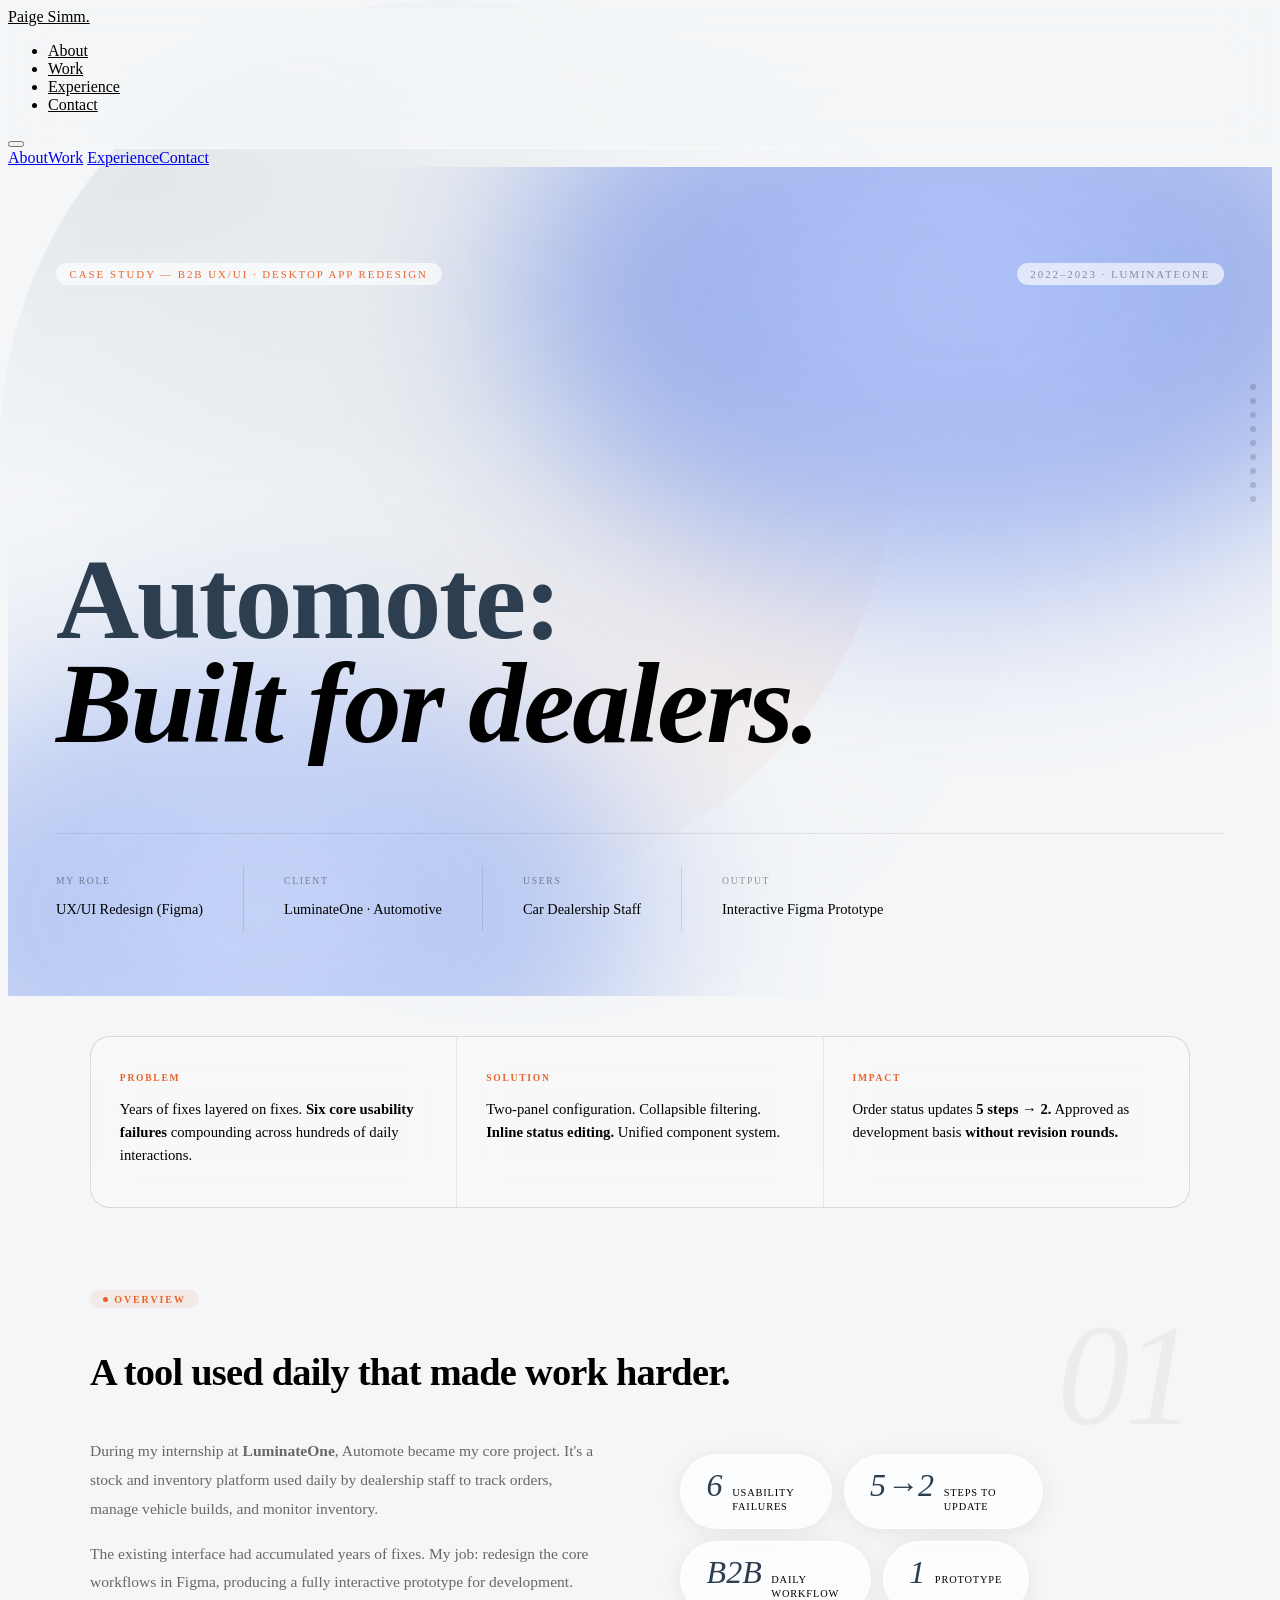
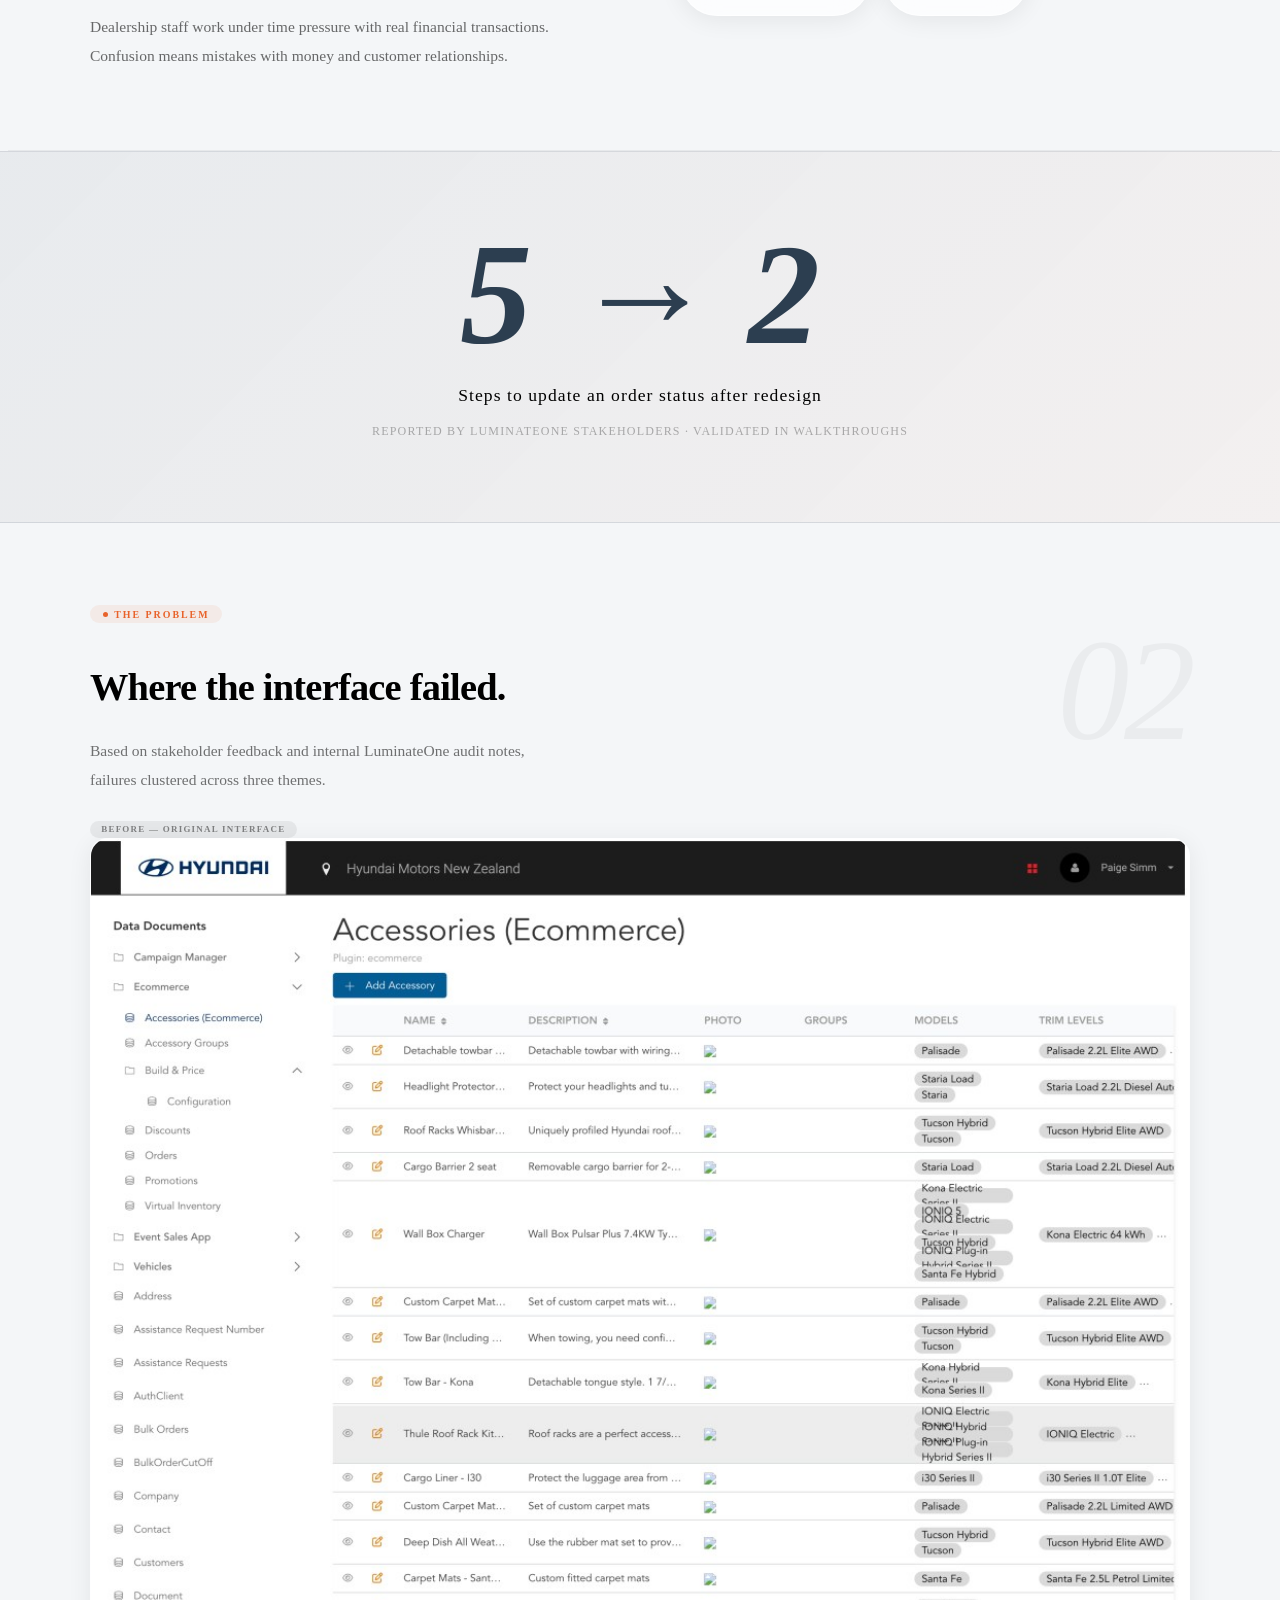
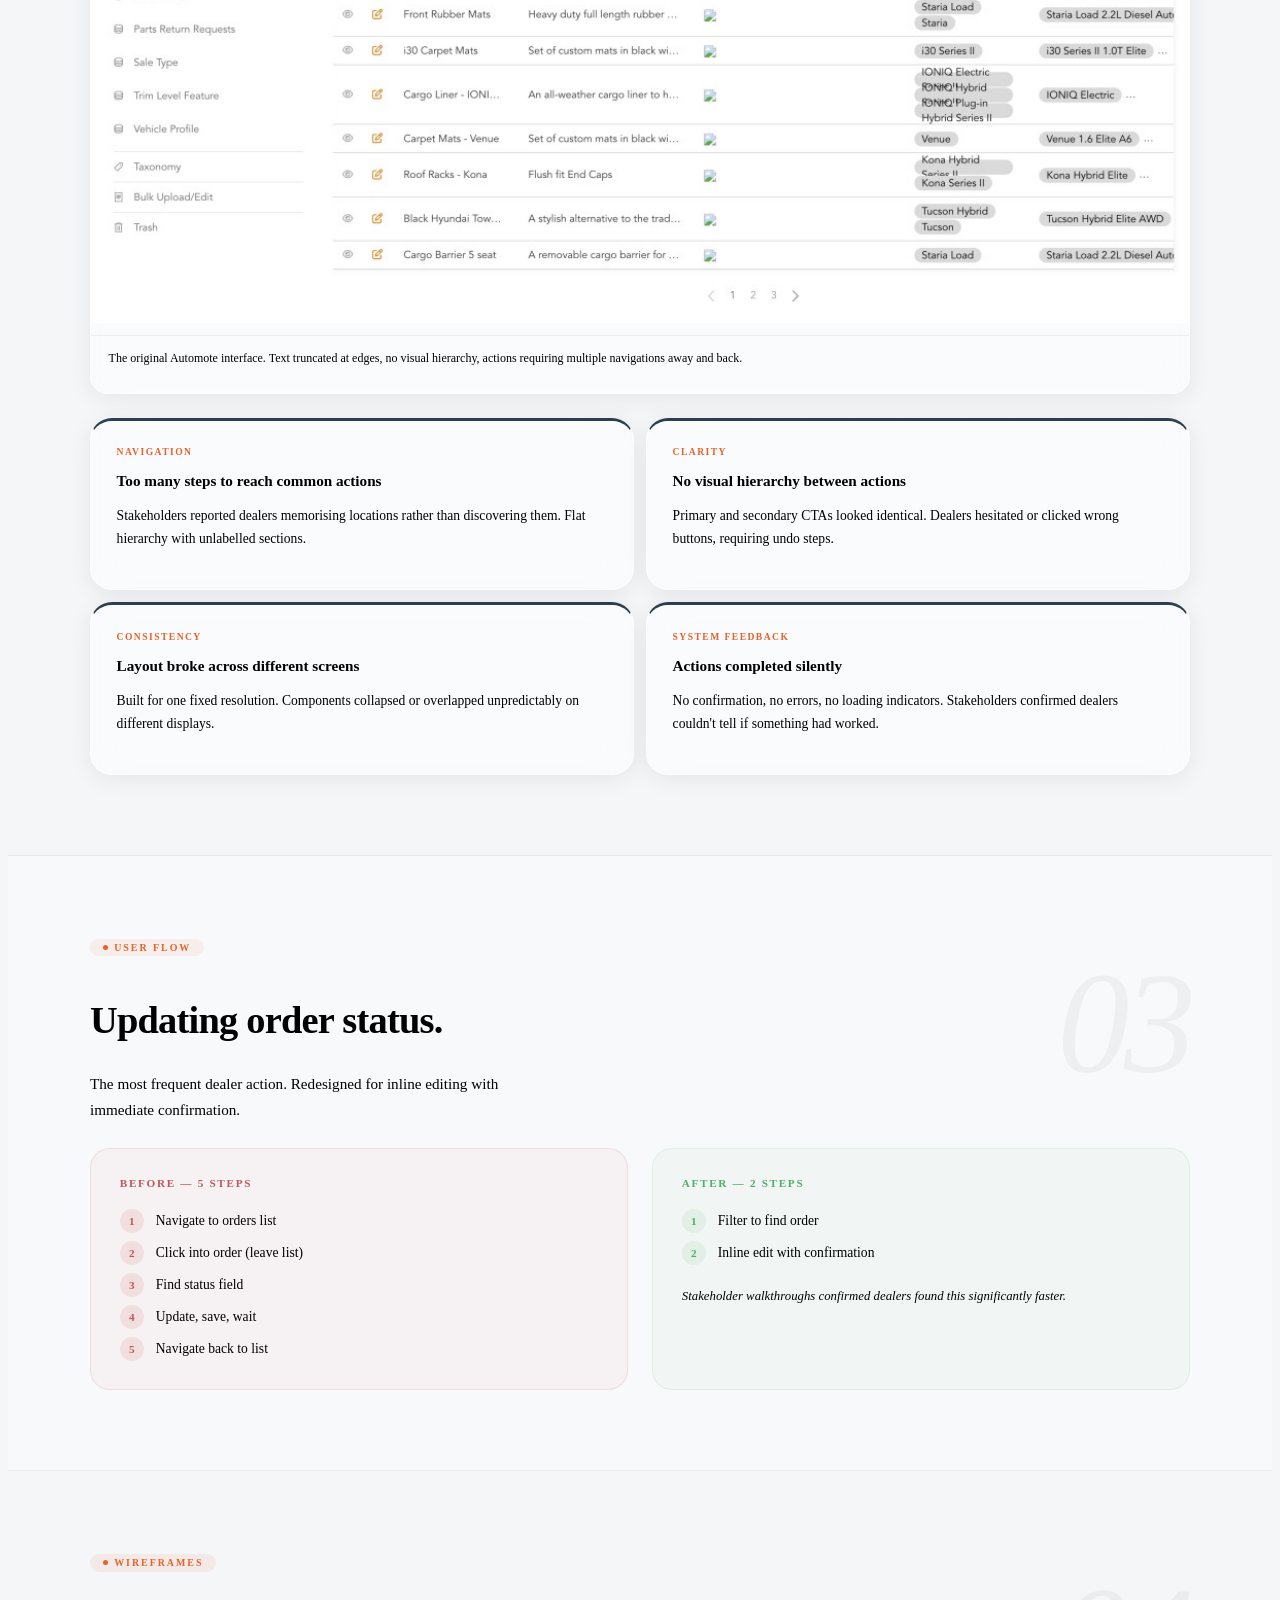
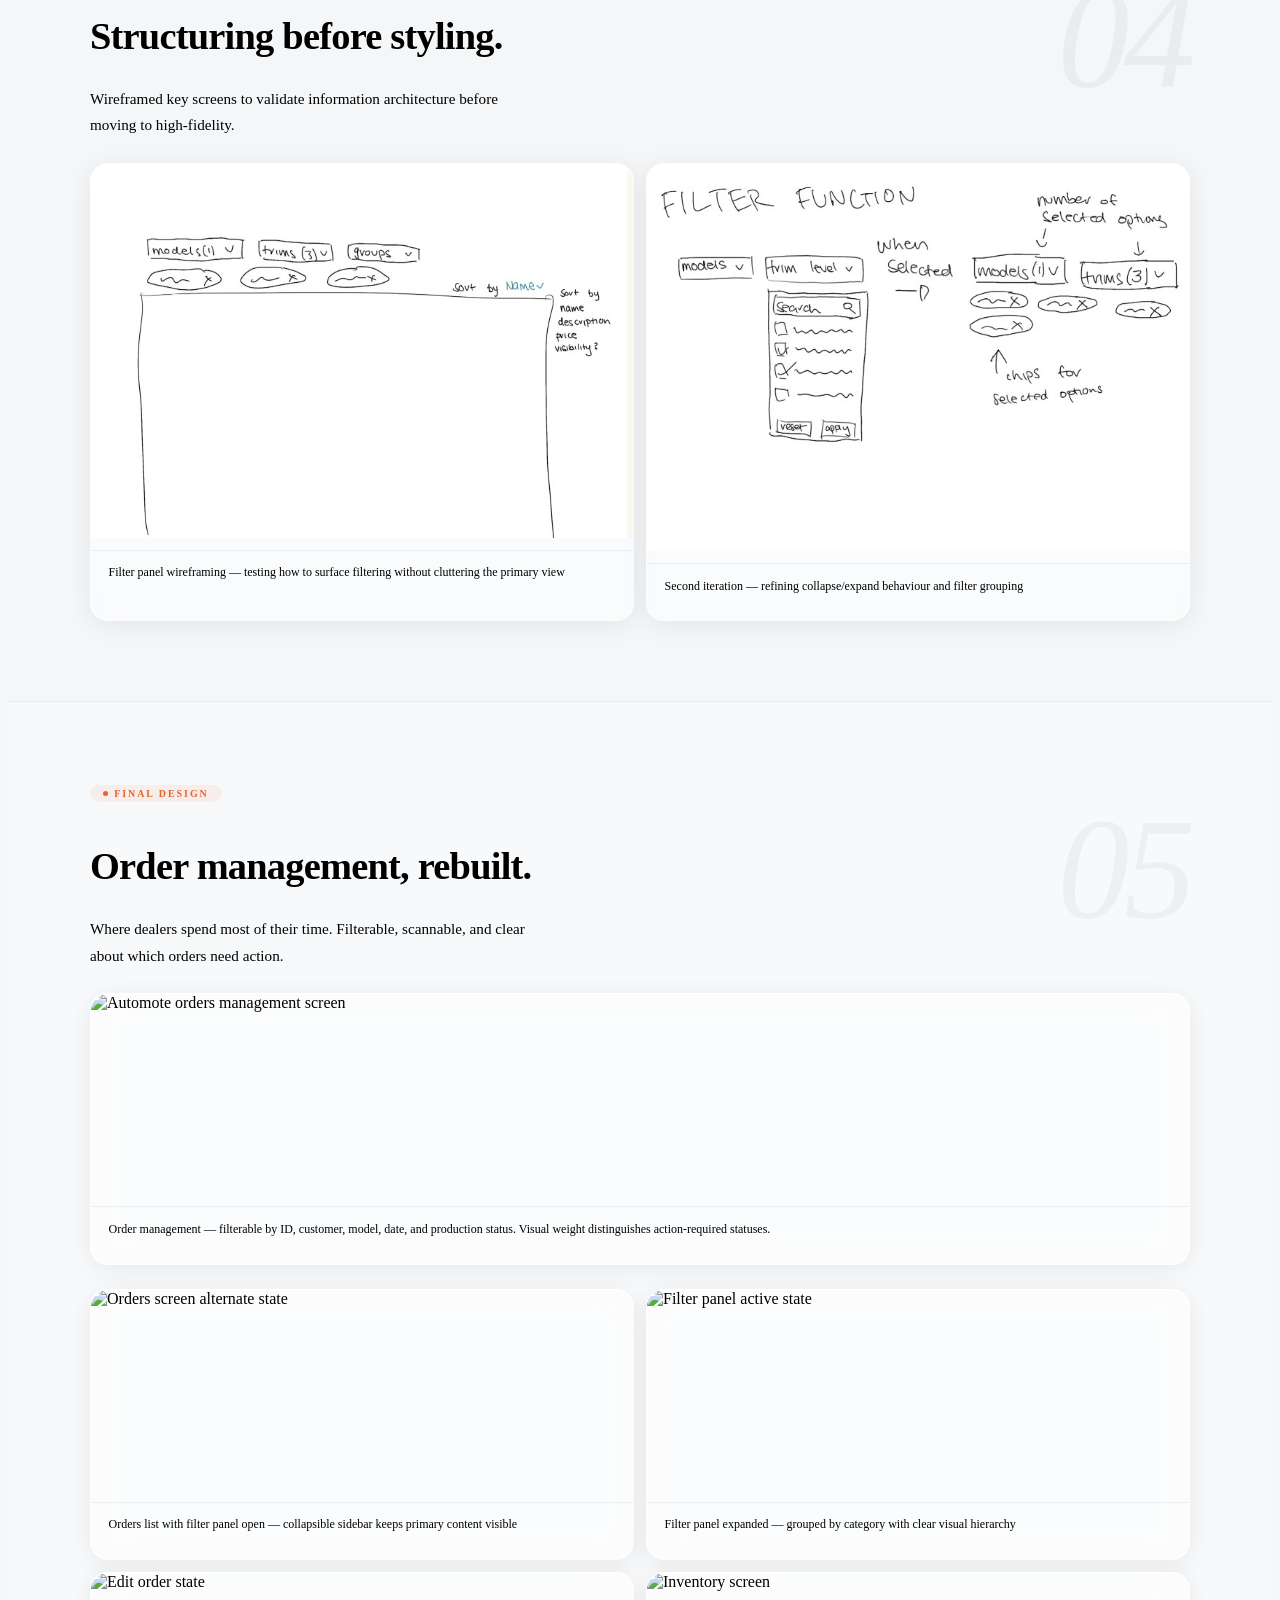
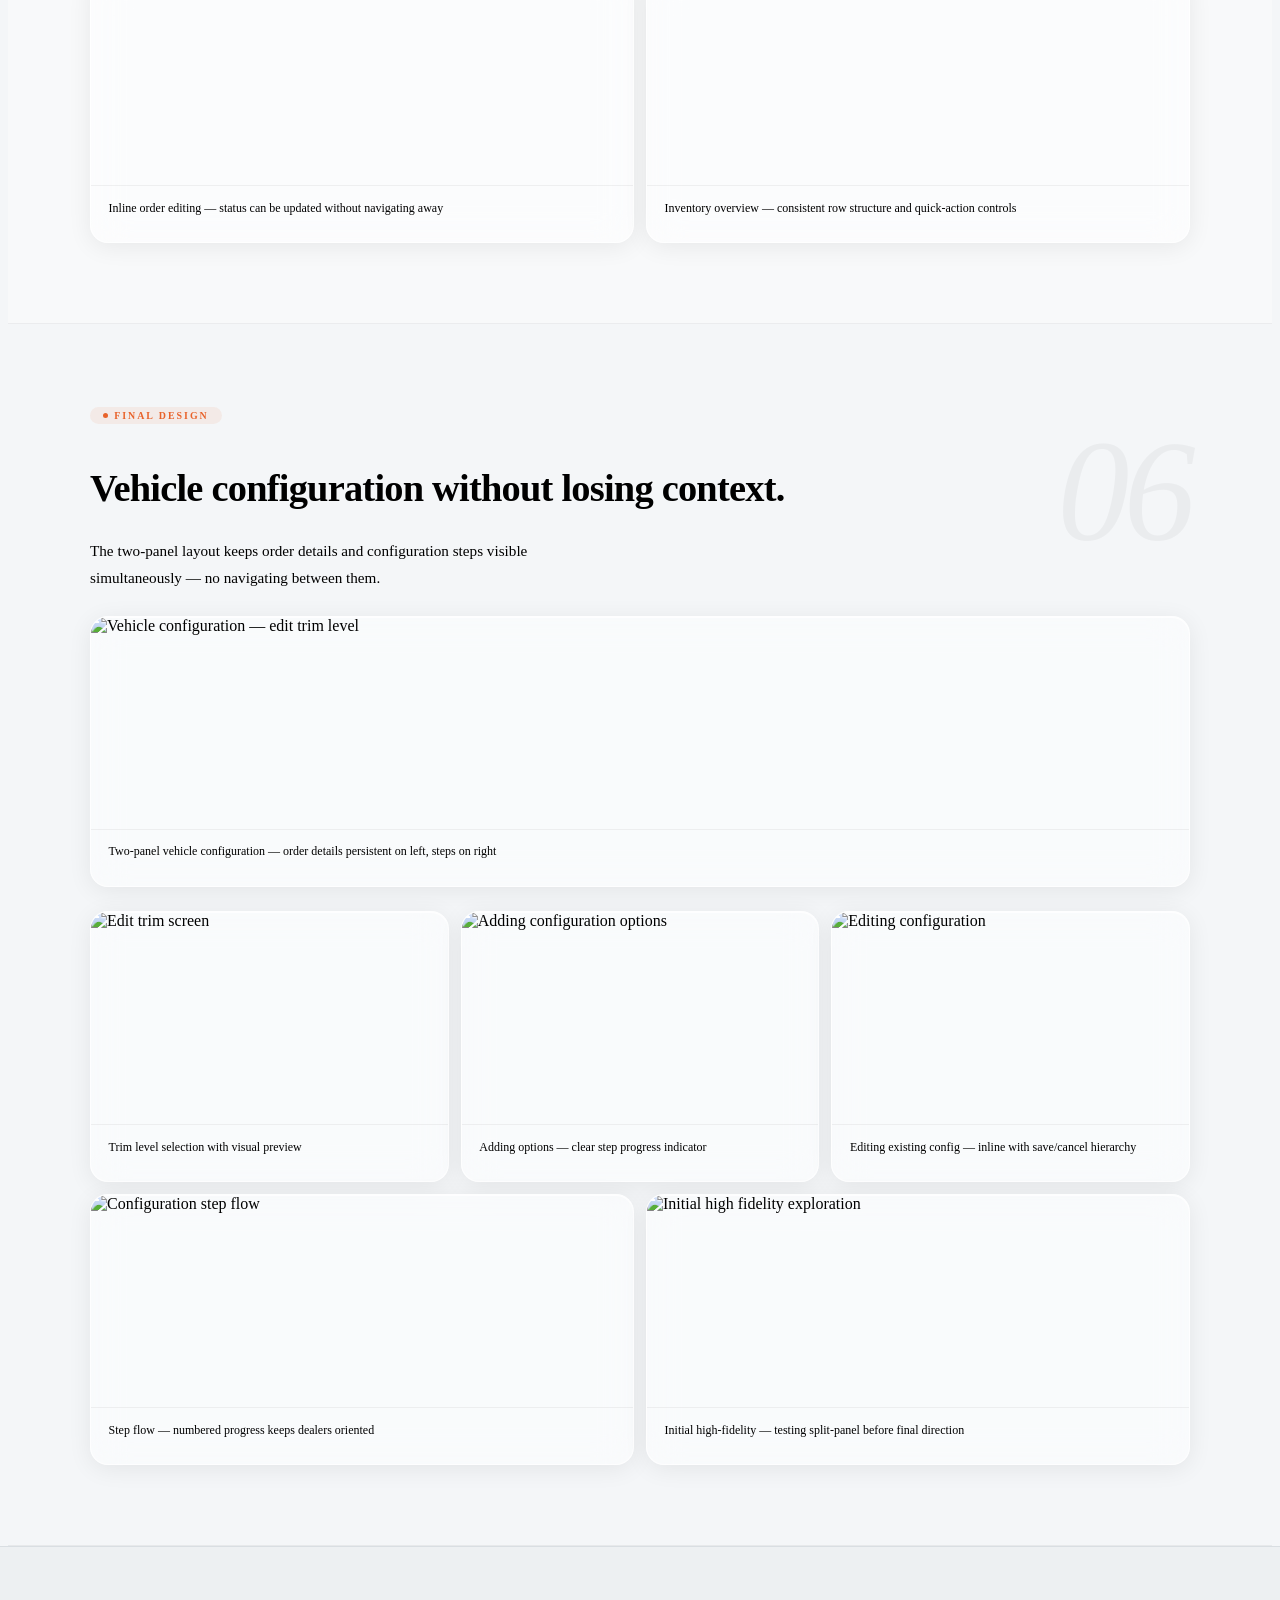
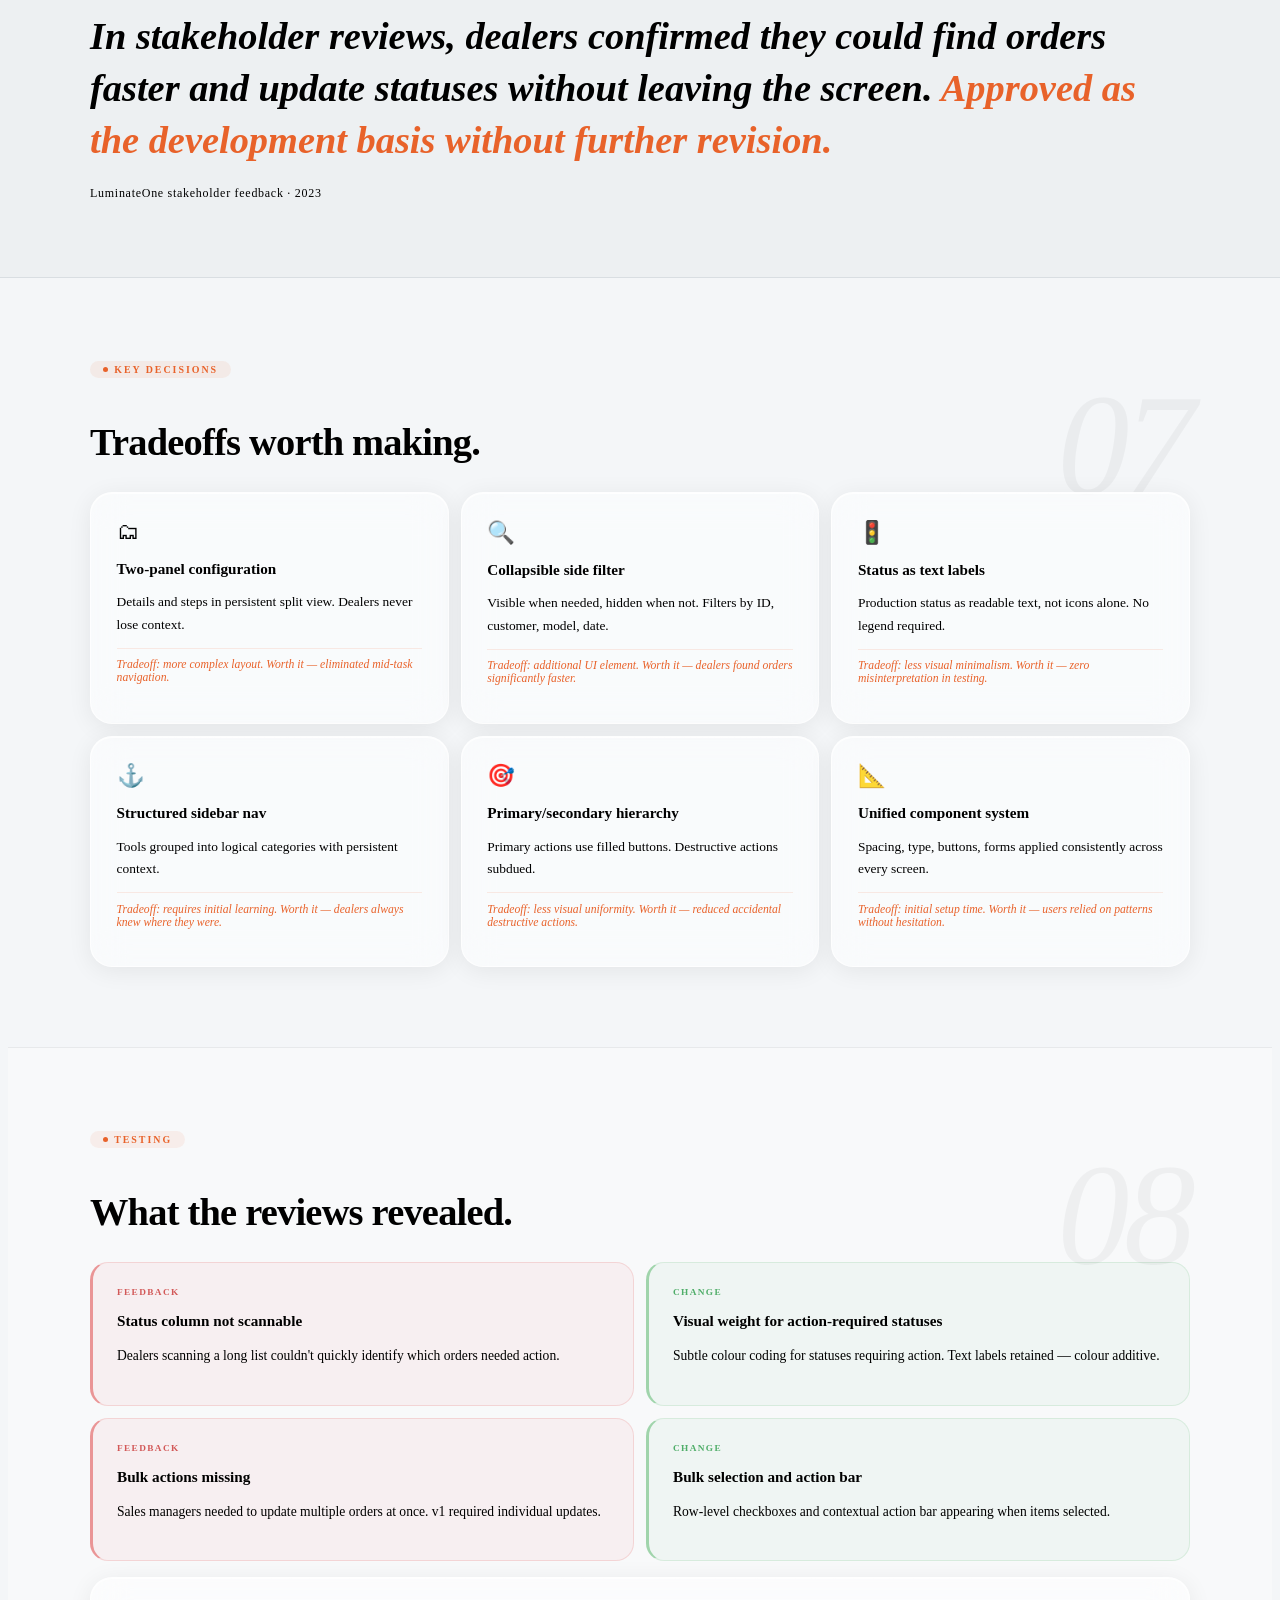
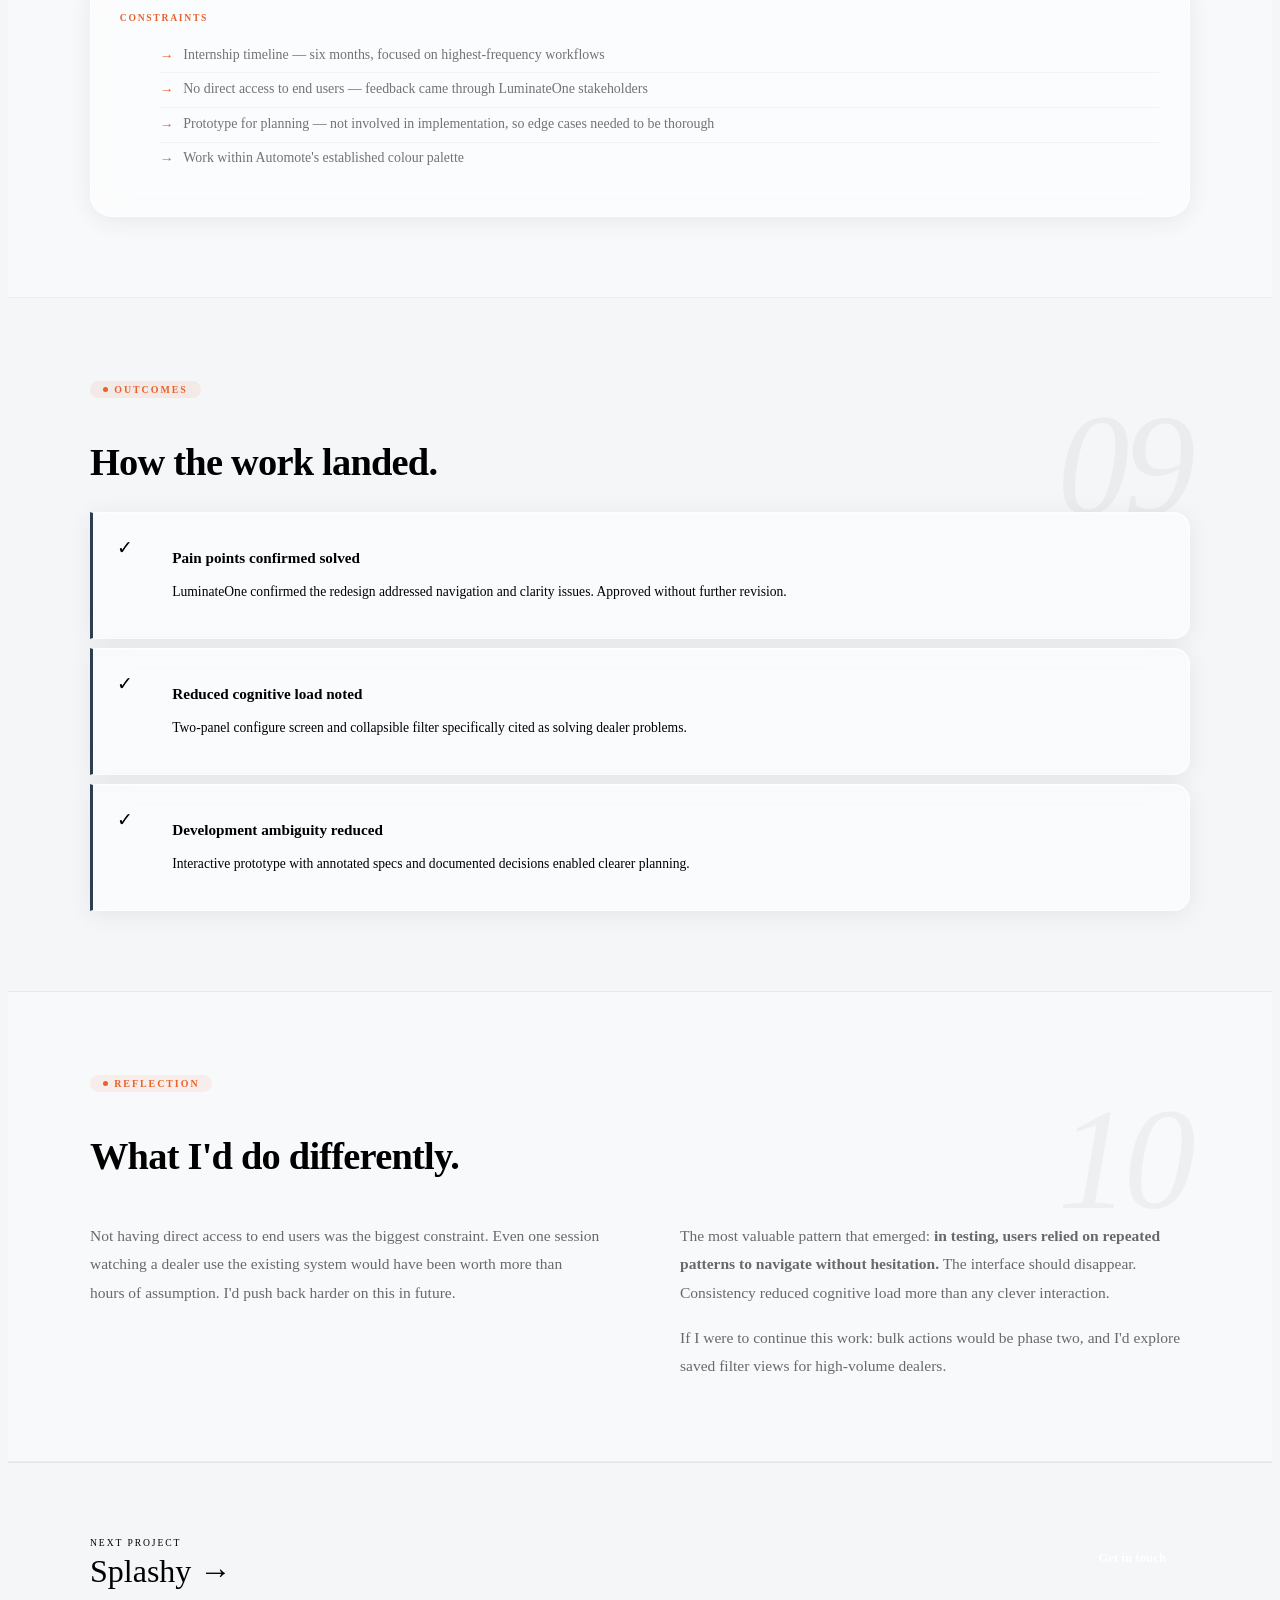
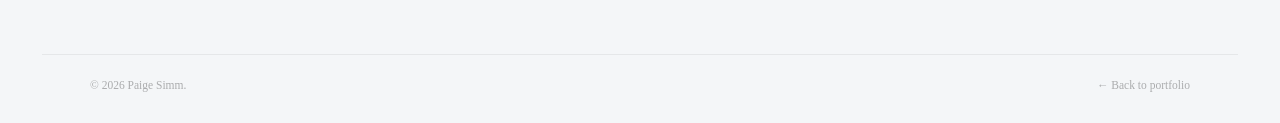
==== commit 2ae0cb6a: "Update automote-case-study.html" ====
--- a/automote-case-study.html
+++ b/automote-case-study.html
@@ -1,470 +1,761 @@
 <!DOCTYPE html>
 <html lang="en">
 <head>
-  <meta charset="UTF-8">
-  <meta name="viewport" content="width=device-width, initial-scale=1.0">
-  <title>Automote — Case Study · Paige Simm</title>
-  <link href="https://api.fontshare.com/v2/css?f[]=clash-display@400,500,600,700&f[]=cabinet-grotesk@300,400,500,700&display=swap" rel="stylesheet">
-  <link rel="stylesheet" href="style.css">
-  <link rel="stylesheet" href="case-study.css">
-  <style>
-    /* Automote-specific hero background */
-    .cs-hero-bg {
-      background: linear-gradient(160deg, #0f1a2e 0%, #0a0a08 65%);
-    }
-    .cs-hero-bg::after {
-      background: radial-gradient(ellipse at 65% 30%, rgba(80,120,200,0.1) 0%, transparent 55%);
-    }
-    .flow-box--blue {
-      background: rgba(80,120,200,0.12);
-      border-color: rgba(80,120,200,0.3);
-      color: rgba(130,160,255,0.9);
-    }
-    .screens-grid {
-      display: grid;
-      grid-template-columns: 1fr 1fr;
-      gap: 1.5rem;
-      margin-top: 2rem;
-    }
-    .screen-panel img {
-      width: 100%;
-      border-radius: 6px;
-      border: 1px solid rgba(255,255,255,0.08);
-      transition: transform 0.4s, box-shadow 0.4s;
-    }
-    .screen-panel img:hover {
-      transform: scale(1.02);
-      box-shadow: 0 20px 60px rgba(0,0,0,0.5);
-    }
-    .screen-panel-label {
-      font-size: 0.63rem;
-      letter-spacing: 0.16em;
-      text-transform: uppercase;
-      color: rgba(255,255,255,0.35);
-      margin-bottom: 0.7rem;
-    }
-    .screen-panel-cap {
-      font-size: 0.72rem;
-      color: rgba(255,255,255,0.3);
-      margin-top: 0.7rem;
-      line-height: 1.5;
-    }
-    .pain-list {
-      list-style: none;
-      margin-top: 1rem;
-    }
-    .pain-item {
-      display: grid;
-      grid-template-columns: auto 1fr;
-      gap: 1rem;
-      padding: 1.1rem 0;
-      border-bottom: 1px solid rgba(255,255,255,0.06);
-      align-items: start;
-    }
-    .pain-item:first-child {
-      border-top: 1px solid rgba(255,255,255,0.06);
-    }
-    .pain-num {
-      font-family: var(--serif);
-      font-style: italic;
-      font-size: 1.1rem;
-      color: rgba(80,120,200,0.5);
-      width: 2rem;
-      padding-top: 1px;
-    }
-    .pain-text strong {
-      display: block;
-      font-size: 0.88rem;
-      font-weight: 500;
-      color: var(--white);
-      margin-bottom: 0.25rem;
-    }
-    .pain-text p {
-      font-size: 0.8rem;
-      line-height: 1.65;
-      color: rgba(255,255,255,0.5);
-    }
-    .solution-grid {
-      display: grid;
-      grid-template-columns: repeat(3, 1fr);
-      gap: 1rem;
-      margin-top: 1rem;
-    }
-    .sol {
-      background: rgba(80,120,200,0.06);
-      border: 1px solid rgba(80,120,200,0.15);
-      border-radius: 4px;
-      padding: 1.5rem;
-      position: relative;
-    }
-    .sol::before {
-      content: '';
-      position: absolute;
-      top: 0; left: 0; right: 0;
-      height: 2px;
-      background: linear-gradient(90deg, rgba(80,120,200,0.6), transparent);
-    }
-    .sol-icon {
-      font-size: 1.4rem;
-      margin-bottom: 0.8rem;
-      display: block;
-    }
-    .sol-t {
-      font-size: 0.85rem;
-      font-weight: 500;
-      color: var(--white);
-      margin-bottom: 0.4rem;
-    }
-    .sol-b {
-      font-size: 0.78rem;
-      line-height: 1.7;
-      color: rgba(255,255,255,0.5);
-    }
-    .tech-box {
-      background: rgba(80,120,200,0.06);
-      border: 1px solid rgba(80,120,200,0.2);
-      border-radius: 6px;
-      padding: 1.8rem;
-      margin-top: 1rem;
-    }
-    .tech-box-title {
-      font-size: 0.63rem;
-      letter-spacing: 0.18em;
-      text-transform: uppercase;
-      color: rgba(130,160,255,0.8);
-      margin-bottom: 1rem;
-      display: flex;
-      align-items: center;
-      gap: 0.5rem;
-    }
-    .tech-box-title::before {
-      content: '{ }';
-      font-family: monospace;
-      font-size: 0.8rem;
-    }
-    .code-snippet {
-      font-family: 'Courier New', monospace;
-      font-size: 0.72rem;
-      background: rgba(0,0,0,0.3);
-      border: 1px solid rgba(255,255,255,0.08);
-      border-radius: 4px;
-      padding: 0.8rem 1rem;
-      color: rgba(130,200,130,0.8);
-      margin-top: 0.8rem;
-      line-height: 1.6;
-    }
-    @media (max-width: 768px) {
-      .screens-grid, .solution-grid { grid-template-columns: 1fr; }
-    }
-  </style>
+<meta charset="UTF-8">
+<meta name="viewport" content="width=device-width, initial-scale=1.0">
+<title>Automote — Case Study · Paige Simm</title>
+<link href="https://api.fontshare.com/v2/css?f[]=clash-display@400,500,600,700&f[]=cabinet-grotesk@300,400,500,700&display=swap" rel="stylesheet">
+<link rel="stylesheet" href="style.css">
+<link rel="stylesheet" href="case-study.css">
+<style>
+/* ============================================================
+   UNIFIED GLASS SYSTEM — AUTOMOTE (industrial variant)
+   ============================================================ */
+:root {
+  /* Glass tokens — exactly same as Hunza/Splashy */
+  --g-bg:          rgba(255,255,255,0.52);
+  --g-bg-strong:   rgba(255,255,255,0.72);
+  --g-bg-muted:    rgba(255,255,255,0.28);
+  --g-border:      rgba(255,255,255,0.72);
+  --g-border-sub:  rgba(255,255,255,0.38);
+  --g-blur:        blur(18px) saturate(160%);
+  --g-shadow:      0 4px 24px rgba(0,0,0,0.07), inset 0 1px 0 rgba(255,255,255,0.8);
+  --g-shadow-lift: 0 16px 48px rgba(0,0,0,0.12), inset 0 1px 0 rgba(255,255,255,0.9);
+
+  /* Automote industrial palette — slate + rust */
+  --auto-primary: #2c3e50;
+  --auto-accent:  #e8622a;
+}
+
+/* ============================================================
+   ANIMATED BACKGROUND — industrial variant
+   ============================================================ */
+body {
+  background: #f4f6f8;
+  min-height: 100vh;
+}
+body::after {
+  content: '';
+  position: fixed; inset: 0; z-index: -2; pointer-events: none;
+  background:
+    radial-gradient(ellipse 80vw 60vh at 15% 20%, rgba(44,62,80,0.08) 0%, transparent 60%),
+    radial-gradient(ellipse 60vw 50vh at 85% 75%, rgba(232,98,42,0.06) 0%, transparent 60%),
+    radial-gradient(ellipse 50vw 40vh at 50% 50%, rgba(90,108,126,0.06) 0%, transparent 65%),
+    #f4f6f8;
+}
+body::before {
+  content: '';
+  position: fixed; inset: 0; z-index: -1; pointer-events: none; opacity: 0.02;
+  background-image: url("data:image/svg+xml,%3Csvg viewBox='0 0 256 256' xmlns='http://www.w3.org/2000/svg'%3E%3Cfilter id='n'%3E%3CfeTurbulence type='fractalNoise' baseFrequency='0.9' numOctaves='4' stitchTiles='stitch'/%3E%3C/filter%3E%3Crect width='100%25' height='100%25' filter='url(%23n)'/%3E%3C/svg%3E");
+  background-size: 128px;
+}
+
+/* ============================================================
+   SINGLE CARD SYSTEM — gc only
+   ============================================================ */
+.gc {
+  background: var(--g-bg);
+  backdrop-filter: var(--g-blur);
+  -webkit-backdrop-filter: var(--g-blur);
+  border: 1px solid var(--g-border);
+  border-radius: 22px;
+  box-shadow: var(--g-shadow);
+  position: relative;
+  overflow: hidden;
+  transition: transform 0.3s, box-shadow 0.3s;
+}
+.gc::before {
+  content: '';
+  position: absolute; top: 0; left: 10%; right: 10%; height: 1px;
+  background: linear-gradient(90deg, transparent, rgba(255,255,255,0.9), transparent);
+  pointer-events: none;
+}
+.gc:hover { transform: translateY(-3px); box-shadow: var(--g-shadow-lift); }
+
+/* ============================================================
+   NAV
+   ============================================================ */
+.nav { background: rgba(244,246,248,0.78); backdrop-filter: blur(24px) saturate(180%); border-bottom: 1px solid rgba(255,255,255,0.5); }
+.nav.scrolled { background: rgba(244,246,248,0.92); }
+
+/* ============================================================
+   HERO — Automote variant
+   ============================================================ */
+.cs-hero.automote .cs-title-line:first-child { color: var(--auto-primary); }
+.cs-hero.automote .cs-eyebrow { color: var(--auto-accent); }
+.cs-hero.automote .cs-year { color: rgba(0,0,0,0.4); }
+.cs-hero.automote .cs-meta-label { color: rgba(0,0,0,0.4); }
+.cs-hero.automote .cs-meta-value { color: var(--dark); font-weight: 500; }
+.cs-hero.automote .cs-hero-meta { border-top-color: rgba(0,0,0,0.08); }
+
+/* ============================================================
+   SECTIONS
+   ============================================================ */
+.cs-section { background: transparent; }
+.inner { position: relative; }
+
+.section-label {
+  font-size: 0.62rem; font-weight: 700; letter-spacing: 0.2em;
+  text-transform: uppercase; color: var(--auto-accent);
+  display: inline-flex; align-items: center; gap: 0.4rem;
+  margin-bottom: 0.75rem;
+}
+.section-label::before {
+  content: '';
+  display: inline-block; width: 5px; height: 5px;
+  border-radius: 50%; background: var(--auto-accent);
+}
+
+/* ============================================================
+   TOP SUMMARY — 3 cell strip (exactly like Hunza/Splashy)
+   ============================================================ */
+.top-summary {
+  display: grid; grid-template-columns: repeat(3,1fr);
+  gap: 1px;
+  background: rgba(0,0,0,0.06);
+  border-radius: 20px;
+  overflow: hidden;
+  margin: 2.5rem 0 0;
+  border: 1px solid rgba(0,0,0,0.06);
+}
+.ts-cell {
+  background: var(--g-bg-strong);
+  backdrop-filter: var(--g-blur);
+  padding: 1.6rem 1.8rem;
+}
+.ts-label {
+  font-size: 0.6rem; font-weight: 700; letter-spacing: 0.18em;
+  text-transform: uppercase; color: var(--auto-accent);
+  margin-bottom: 0.55rem;
+}
+.ts-text { font-size: 0.92rem; line-height: 1.55; color: var(--dark); font-weight: 300; }
+.ts-text strong { font-weight: 700; }
+
+/* ============================================================
+   STAT PILL — inline, no separate system
+   ============================================================ */
+.stat-row { display: flex; flex-wrap: wrap; gap: 0.75rem; margin: 2rem 0; }
+.stat-pill {
+  background: var(--g-bg-strong); backdrop-filter: var(--g-blur);
+  border: 1px solid var(--g-border);
+  border-radius: 100px; padding: 0.9rem 1.6rem;
+  display: flex; align-items: baseline; gap: 0.6rem;
+  box-shadow: var(--g-shadow);
+  transition: transform 0.25s, box-shadow 0.25s;
+}
+.stat-pill:hover { transform: translateY(-3px); box-shadow: var(--g-shadow-lift); }
+.stat-pill-val {
+  font-family: var(--serif); font-style: italic;
+  font-size: 2rem; color: var(--auto-primary); line-height: 1;
+}
+.stat-pill-label { font-size: 0.65rem; letter-spacing: 0.08em; text-transform: uppercase; color: var(--muted); line-height: 1.3; }
+
+/* ============================================================
+   EDITORIAL PEAK — single stat moment
+   ============================================================ */
+.editorial-peak {
+  padding: 4.5rem 3rem;
+  text-align: center; position: relative;
+  margin: 0 -3rem;
+}
+.editorial-peak-bg {
+  position: absolute; inset: 0;
+  background: linear-gradient(135deg, rgba(44,62,80,0.06) 0%, rgba(232,98,42,0.04) 100%);
+  border-top: 1px solid rgba(44,62,80,0.12);
+  border-bottom: 1px solid rgba(44,62,80,0.12);
+}
+.editorial-peak-number {
+  font-family: var(--serif); font-style: italic; font-weight: 700;
+  font-size: clamp(5rem, 12vw, 9rem);
+  line-height: 1; color: var(--auto-primary);
+  display: block; margin-bottom: 0.2rem;
+}
+.editorial-peak-label {
+  font-size: clamp(0.9rem, 1.5vw, 1.1rem); color: var(--muted);
+  letter-spacing: 0.06em; font-weight: 300;
+}
+.editorial-peak-sub {
+  font-size: 0.75rem; color: rgba(0,0,0,0.3); margin-top: 0.3rem;
+  letter-spacing: 0.1em; text-transform: uppercase;
+}
+
+/* ============================================================
+   PROBLEM GRID — gc cards with themes
+   ============================================================ */
+.problem-grid { display: grid; grid-template-columns: 1fr 1fr; gap: 0.75rem; margin-top: 1.5rem; }
+.prob { padding: 1.6rem; border-top: 3px solid var(--auto-primary); }
+.prob-theme {
+  font-size: 0.6rem; font-weight: 700; letter-spacing: 0.15em;
+  text-transform: uppercase; color: var(--auto-accent);
+  margin-bottom: 0.75rem;
+}
+.prob-t { font-size: 0.95rem; font-weight: 700; color: var(--dark); margin-bottom: 0.4rem; }
+.prob-b { font-size: 0.85rem; line-height: 1.7; color: var(--muted); font-weight: 300; }
+
+/* ============================================================
+   FLOW DIAGRAM — simplified before/after
+   ============================================================ */
+.flow-compare {
+  display: grid; grid-template-columns: 1fr 1fr; gap: 1.5rem; margin-top: 1.5rem;
+}
+.flow-before, .flow-after {
+  padding: 1.8rem; border-radius: 20px;
+}
+.flow-before { background: rgba(200,60,60,0.04); border: 1px solid rgba(200,60,60,0.12); }
+.flow-after  { background: rgba(80,180,100,0.04); border: 1px solid rgba(80,180,100,0.12); }
+.flow-header {
+  font-size: 0.7rem; font-weight: 700; letter-spacing: 0.15em;
+  text-transform: uppercase; margin-bottom: 1.2rem;
+}
+.flow-before .flow-header { color: rgba(180,50,50,0.8); }
+.flow-after .flow-header { color: rgba(50,160,80,0.85); }
+.flow-steps {
+  display: flex; flex-direction: column; gap: 0.5rem;
+}
+.flow-step {
+  display: flex; align-items: center; gap: 0.75rem;
+  font-size: 0.85rem; color: var(--dark); font-weight: 300;
+}
+.flow-step-num {
+  width: 24px; height: 24px; border-radius: 50%;
+  display: flex; align-items: center; justify-content: center;
+  font-size: 0.7rem; font-weight: 700; flex-shrink: 0;
+}
+.flow-before .flow-step-num { background: rgba(200,60,60,0.1); color: rgba(180,50,50,0.8); }
+.flow-after .flow-step-num { background: rgba(80,180,100,0.1); color: rgba(50,160,80,0.85); }
+
+/* ============================================================
+   IMAGE PANELS — gc only
+   ============================================================ */
+.img-grid-2 { display: grid; grid-template-columns: 1fr 1fr; gap: 0.75rem; margin-top: 1.5rem; }
+.img-grid-3 { display: grid; grid-template-columns: 1fr 1fr 1fr; gap: 0.75rem; margin-top: 1.5rem; }
+.img-panel {
+  background: var(--g-bg); backdrop-filter: var(--g-blur);
+  border: 1px solid var(--g-border); border-radius: 18px;
+  overflow: hidden; box-shadow: var(--g-shadow);
+  transition: transform 0.3s;
+}
+.img-panel:hover { transform: translateY(-3px); }
+.img-panel img {
+  width: 100%; height: auto; min-height: 200px; object-fit: cover; display: block;
+}
+.img-caption {
+  padding: 0.8rem 1.1rem; font-size: 0.75rem; color: var(--muted);
+  line-height: 1.55; border-top: 1px solid rgba(0,0,0,0.05);
+}
+.screen-badge {
+  display: inline-flex; align-items: center; gap: 0.4rem;
+  font-size: 0.56rem; font-weight: 700; letter-spacing: 0.14em; text-transform: uppercase;
+  padding: 0.22rem 0.7rem; border-radius: 100px;
+  margin-right: 0.5rem;
+}
+.screen-badge.before { background: rgba(0,0,0,0.06); color: rgba(0,0,0,0.45); }
+.screen-badge.after  { background: rgba(232,98,42,0.12); color: var(--auto-accent); }
+
+/* ============================================================
+   DECISIONS GRID — gc cards
+   ============================================================ */
+.decision-grid { display: grid; grid-template-columns: 1fr 1fr 1fr; gap: 0.75rem; margin-top: 1.5rem; }
+.decision-card { padding: 1.6rem; }
+.decision-icon { font-size: 1.4rem; margin-bottom: 0.9rem; display: block; }
+.decision-title { font-size: 0.95rem; font-weight: 700; color: var(--dark); margin-bottom: 0.4rem; }
+.decision-body { font-size: 0.84rem; line-height: 1.65; color: var(--muted); font-weight: 300; margin-bottom: 0.75rem; }
+.decision-why {
+  font-size: 0.73rem; color: var(--auto-accent); font-style: italic;
+  border-top: 1px solid rgba(232,98,42,0.12); padding-top: 0.6rem;
+}
+
+/* ============================================================
+   ITERATIONS — problem/solution pairs
+   ============================================================ */
+.iterations { display: grid; grid-template-columns: 1fr 1fr; gap: 0.75rem; margin-top: 1.5rem; }
+.iteration { border-radius: 18px; padding: 1.5rem; }
+.iteration--problem {
+  background: rgba(220,60,60,0.05); border: 1px solid rgba(220,60,60,0.15);
+  border-left: 3px solid rgba(220,60,60,0.5);
+}
+.iteration--solution {
+  background: rgba(80,180,100,0.05); border: 1px solid rgba(80,180,100,0.15);
+  border-left: 3px solid rgba(80,180,100,0.5);
+}
+.iteration-tag { font-size: 0.58rem; font-weight: 700; letter-spacing: 0.15em; text-transform: uppercase; margin-bottom: 0.6rem; display: block; }
+.iteration--problem .iteration-tag { color: rgba(200,50,50,0.8); }
+.iteration--solution .iteration-tag { color: rgba(50,160,80,0.85); }
+.iteration-title { font-size: 0.95rem; font-weight: 700; color: var(--dark); margin-bottom: 0.4rem; }
+.iteration-body { font-size: 0.85rem; line-height: 1.7; color: var(--muted); font-weight: 300; }
+
+/* ============================================================
+   CONSTRAINTS — gc card
+   ============================================================ */
+.constraints { padding: 1.5rem 1.8rem; margin-top: 1rem; }
+.constraints-title { font-size: 0.6rem; font-weight: 700; letter-spacing: 0.18em; text-transform: uppercase; color: var(--auto-accent); margin-bottom: 0.9rem; }
+.constraints ul { list-style: none; }
+.constraints li {
+  font-size: 0.87rem; color: rgba(0,0,0,0.55); line-height: 1.65; font-weight: 300;
+  padding: 0.3rem 0; display: flex; gap: 0.6rem; align-items: flex-start;
+  border-bottom: 1px solid rgba(0,0,0,0.04);
+}
+.constraints li:last-child { border-bottom: none; }
+.constraints li::before { content: '→'; color: var(--auto-accent); font-weight: 700; flex-shrink: 0; }
+
+/* ============================================================
+   OUTCOMES — left-accent cards
+   ============================================================ */
+.outcomes { display: flex; flex-direction: column; gap: 0.6rem; }
+.outcome {
+  display: flex; align-items: flex-start; gap: 1.2rem;
+  padding: 1.3rem 1.5rem;
+  border-left: 3px solid var(--auto-primary);
+  border-radius: 0 16px 16px 0;
+  background: var(--g-bg); backdrop-filter: var(--g-blur);
+  border: 1px solid var(--g-border); border-left: 3px solid var(--auto-primary);
+  box-shadow: var(--g-shadow);
+  transition: transform 0.25s, box-shadow 0.25s;
+}
+.outcome:hover { transform: translateX(4px); box-shadow: var(--g-shadow-lift); }
+.outcome-icon { font-size: 1.2rem; flex-shrink: 0; margin-top: 2px; }
+.outcome-t { font-size: 0.95rem; font-weight: 700; color: var(--dark); margin-bottom: 0.25rem; }
+.outcome-b { font-size: 0.85rem; line-height: 1.65; color: var(--muted); font-weight: 300; }
+
+/* ============================================================
+   FULL-BLEED BLOCKQUOTE
+   ============================================================ */
+.cs-blockquote-peak {
+  margin: 0 -3rem;
+  padding: 4rem 3rem;
+  position: relative;
+  background: rgba(44,62,80,0.03);
+  border-top: 1px solid rgba(44,62,80,0.1);
+  border-bottom: 1px solid rgba(44,62,80,0.1);
+  text-align: left;
+}
+.cs-blockquote-peak-inner { max-width: 1100px; margin: 0 auto; }
+.cs-blockquote-peak blockquote {
+  font-family: var(--serif); font-style: italic; font-weight: 700;
+  font-size: clamp(1.5rem, 3vw, 2.5rem);
+  line-height: 1.35; color: var(--dark);
+  border: none; background: none; padding: 0; border-radius: 0;
+  margin: 0;
+}
+.cs-blockquote-peak blockquote em { color: var(--auto-accent); }
+.cs-blockquote-peak .attr {
+  font-size: 0.75rem; color: var(--muted); margin-top: 1.2rem;
+  letter-spacing: 0.06em; font-weight: 300;
+}
+
+/* ============================================================
+   TWO COL
+   ============================================================ */
+.two-col { display: grid; grid-template-columns: 1fr 1fr; gap: 3rem 5rem; align-items: start; margin-top: 1rem; }
+.body-text p { font-size: 0.97rem; line-height: 1.85; color: rgba(0,0,0,0.58); font-weight: 300; margin-bottom: 1rem; }
+.body-text p strong { font-weight: 700; color: var(--dark); }
+.body-text p:last-child { margin-bottom: 0; }
+
+/* ============================================================
+   END + FOOTER
+   ============================================================ */
+.cs-end {
+  max-width: 1100px; margin: 0 auto; padding: 4rem 3rem;
+  display: flex; justify-content: space-between; align-items: center;
+  flex-wrap: wrap; gap: 1.5rem;
+}
+.end-label { font-size: 0.6rem; letter-spacing: 0.2em; text-transform: uppercase; color: var(--muted); margin-bottom: 0.3rem; }
+.end-link { font-family: var(--serif); font-size: 2rem; text-decoration: none; color: var(--dark); display: block; transition: color 0.2s; }
+.end-link:hover { color: var(--auto-primary); }
+.end-cta { background: var(--dark); color: white; padding: 0.7rem 1.5rem; border-radius: 40px; text-decoration: none; font-size: 0.8rem; font-weight: 600; transition: background 0.2s, transform 0.2s; }
+.end-cta:hover { background: var(--auto-primary); transform: translateY(-2px); }
+footer { background: transparent; border-top: 1px solid rgba(0,0,0,0.06); padding: 1.5rem 3rem; max-width: 1100px; margin: 0 auto; display: flex; justify-content: space-between; }
+footer span, footer a { font-size: 0.72rem; color: rgba(0,0,0,0.3); text-decoration: none; transition: color 0.2s; }
+footer a:hover { color: var(--auto-primary); }
+
+/* ============================================================
+   RESPONSIVE
+   ============================================================ */
+@media (max-width: 900px) {
+  .top-summary { grid-template-columns: 1fr; gap: 0; }
+  .decision-grid { grid-template-columns: 1fr 1fr; }
+  .two-col { grid-template-columns: 1fr; gap: 2rem; }
+  .img-grid-3 { grid-template-columns: 1fr 1fr; }
+  .flow-compare { grid-template-columns: 1fr; }
+}
+@media (max-width: 640px) {
+  .cs-section { padding: 3.5rem 1.5rem; }
+  .editorial-peak, .cs-blockquote-peak { margin: 0 -1.5rem; padding: 3rem 1.5rem; }
+  .decision-grid { grid-template-columns: 1fr; }
+  .problem-grid { grid-template-columns: 1fr; }
+  .img-grid-2, .img-grid-3 { grid-template-columns: 1fr; }
+  .iterations { grid-template-columns: 1fr; }
+  .cs-end { padding: 2.5rem 1.5rem; flex-direction: column; align-items: flex-start; }
+  footer { padding: 1.5rem; flex-direction: column; gap: 0.4rem; }
+}
+</style>
 </head>
 <body>
 
-  <div id="scroll-bar"></div>
-
-  <nav class="nav">
-    <a href="index.html" class="nav-logo">Paige Simm.</a>
-    <ul class="nav-links">
-      <li><a href="index.html#about">About</a></li>
-      <li><a href="index.html#work">Work</a></li>
-      <li><a href="index.html#experience">Experience</a></li>
-      <li><a href="index.html#contact">Contact</a></li>
-      <li><a href="index.html#contact" class="hire-btn">Hire me</a></li>
-    </ul>
-    <button class="hamburger" id="hamburger" aria-label="Menu">
-      <span></span><span></span><span></span>
-    </button>
-  </nav>
-
-  <div class="mobile-drawer" id="mobileDrawer">
-    <a href="index.html#about">About</a>
-    <a href="index.html#work">Work</a>
-    <a href="index.html#experience">Experience</a>
-    <a href="index.html#contact">Contact</a>
-  </div>
-
-  <div class="cs-hero">
-    <div class="cs-hero-bg"></div>
-    <div class="cs-hero-top">
-      <span class="cs-eyebrow">Case Study — B2B UX/UI, Desktop App Redesign</span>
-      <span class="cs-year">2022 to 2023 · LuminateOne Internship</span>
-    </div>
-    <div class="cs-hero-content">
-      <h1 class="cs-title">
-        <span class="cs-title-line">Automote:</span>
-        <span class="cs-title-line">Built for dealers.</span>
-      </h1>
-      <div class="cs-hero-meta">
-        <div><p class="cs-meta-label">My Role</p><p class="cs-meta-value">UX/UI Redesign (Figma)</p></div>
-        <div><p class="cs-meta-label">Client</p><p class="cs-meta-value">LuminateOne, Automotive</p></div>
-        <div><p class="cs-meta-label">Users</p><p class="cs-meta-value">Car Dealership Staff</p></div>
-        <div><p class="cs-meta-label">Output</p><p class="cs-meta-value">Fully Interactive Figma Prototype</p></div>
-      </div>
-    </div>
-  </div>
-
-  <!-- 01 Overview -->
-  <section class="cs-section">
-    <div class="inner">
-      <div class="two-col">
-        <div>
-          <span class="section-label">01 — Overview</span>
-          <h2 class="section-heading">A tool used every day by car dealers that made their jobs harder.</h2>
+<div id="reading-progress"></div>
+<div id="section-dots"></div>
+
+<nav class="nav" id="nav">
+  <a href="index.html" class="nav-logo">Paige Simm.</a>
+  <ul class="nav-links">
+    <li><a href="index.html#about">About</a></li>
+    <li><a href="index.html#work">Work</a></li>
+    <li><a href="index.html#experience">Experience</a></li>
+    <li><a href="index.html#contact">Contact</a></li>
+  </ul>
+  <button class="hamburger" id="hamburger" aria-label="Menu"><span></span><span></span><span></span></button>
+</nav>
+<div class="mobile-drawer" id="mobileDrawer">
+  <a href="index.html#about">About</a><a href="index.html#work">Work</a>
+  <a href="index.html#experience">Experience</a><a href="index.html#contact">Contact</a>
+</div>
+
+<!-- HERO -->
+<div class="cs-hero automote">
+  <div class="cs-hero-bg"></div>
+  <div class="cs-hero-top">
+    <span class="cs-eyebrow">Case Study — B2B UX/UI · Desktop App Redesign</span>
+    <span class="cs-year">2022–2023 · LuminateOne</span>
+  </div>
+  <div class="cs-hero-content">
+    <h1 class="cs-title">
+      <span class="cs-title-line">Automote:</span>
+      <span class="cs-title-line">Built for dealers.</span>
+    </h1>
+    <div class="cs-hero-meta">
+      <div><p class="cs-meta-label">My Role</p><p class="cs-meta-value">UX/UI Redesign (Figma)</p></div>
+      <div><p class="cs-meta-label">Client</p><p class="cs-meta-value">LuminateOne · Automotive</p></div>
+      <div><p class="cs-meta-label">Users</p><p class="cs-meta-value">Car Dealership Staff</p></div>
+      <div><p class="cs-meta-label">Output</p><p class="cs-meta-value">Interactive Figma Prototype</p></div>
+    </div>
+  </div>
+</div>
+
+<!-- TOP SUMMARY STRIP -->
+<div style="padding: 0 3rem; max-width: 1100px; margin: 0 auto;">
+  <div class="top-summary">
+    <div class="ts-cell">
+      <p class="ts-label">Problem</p>
+      <p class="ts-text">Years of fixes layered on fixes. <strong>Six core usability failures</strong> compounding across hundreds of daily interactions.</p>
+    </div>
+    <div class="ts-cell">
+      <p class="ts-label">Solution</p>
+      <p class="ts-text">Two-panel configuration. Collapsible filtering. <strong>Inline status editing.</strong> Unified component system.</p>
+    </div>
+    <div class="ts-cell">
+      <p class="ts-label">Impact</p>
+      <p class="ts-text">Order status updates <strong>5 steps → 2.</strong> Approved as development basis <strong>without revision rounds.</strong></p>
+    </div>
+  </div>
+</div>
+
+<!-- 01 OVERVIEW -->
+<section class="cs-section" id="s1">
+  <div class="inner">
+    <span class="sec-num">01</span>
+    <span class="section-label">Overview</span>
+    <h2 class="section-heading">A tool used daily that made work harder.</h2>
+    <div class="two-col">
+      <div class="body-text">
+        <p>During my internship at <strong>LuminateOne</strong>, Automote became my core project. It's a stock and inventory platform used daily by dealership staff to track orders, manage vehicle builds, and monitor inventory.</p>
+        <p>The existing interface had accumulated years of fixes. My job: redesign the core workflows in Figma, producing a fully interactive prototype for development.</p>
+        <p>Dealership staff work under time pressure with real financial transactions. Confusion means mistakes with money and customer relationships.</p>
+      </div>
+      <div>
+        <div class="stat-row">
+          <div class="stat-pill"><span class="stat-pill-val" data-target="6">6</span><span class="stat-pill-label">Usability failures</span></div>
+          <div class="stat-pill"><span class="stat-pill-val">5→2</span><span class="stat-pill-label">Steps to update</span></div>
+          <div class="stat-pill"><span class="stat-pill-val">B2B</span><span class="stat-pill-label">Daily workflow</span></div>
+          <div class="stat-pill"><span class="stat-pill-val">1</span><span class="stat-pill-label">Prototype</span></div>
         </div>
-        <div class="body-text">
-          <p>During my internship at <strong>LuminateOne</strong>, I was given the Automote redesign as my core project — a stock and inventory management platform used daily by car dealership staff to track orders, manage vehicle builds, and monitor inventory.</p>
-          <p>The existing interface had accumulated years of fixes on top of fixes. The result was a tool that was genuinely painful to use. My job was to redesign the core workflows from scratch in Figma, producing a fully interactive prototype that the development team could use to plan implementation.</p>
-          <div class="impact-row" style="margin-top:1.5rem;">
-            <div class="impact-item"><p class="impact-val">6</p><p class="impact-label">Core UI problems identified in audit</p></div>
-            <div class="impact-item"><p class="impact-val">5→2</p><p class="impact-label">Steps to update order status, before and after</p></div>
-            <div class="impact-item"><p class="impact-val">B2B</p><p class="impact-label">Complex real-world user workflows</p></div>
-            <div class="impact-item"><p class="impact-val">100%</p><p class="impact-label">Interactive Figma prototype delivered</p></div>
-          </div>
+      </div>
+    </div>
+  </div>
+</section>
+
+<!-- EDITORIAL PEAK -->
+<div class="editorial-peak">
+  <div class="editorial-peak-bg"></div>
+  <div style="position:relative;z-index:1">
+    <span class="editorial-peak-number">5 → 2</span>
+    <p class="editorial-peak-label">Steps to update an order status after redesign</p>
+    <p class="editorial-peak-sub">Reported by LuminateOne stakeholders · Validated in walkthroughs</p>
+  </div>
+</div>
+
+<!-- 02 PROBLEM — grouped themes with evidence anchors -->
+<section class="cs-section" id="s2">
+  <div class="inner">
+    <span class="sec-num">02</span>
+    <span class="section-label">The Problem</span>
+    <h2 class="section-heading">Where the interface failed.</h2>
+    <p style="font-size:0.97rem;line-height:1.85;color:rgba(0,0,0,0.55);font-weight:300;max-width:58ch;margin-bottom:0">Based on stakeholder feedback and internal LuminateOne audit notes, failures clustered across three themes.</p>
+
+    <div style="margin:1.5rem 0;">
+      <span class="screen-badge before">Before — original interface</span>
+      <div class="img-panel">
+        <img src="accessoriesbefore.jpg" alt="Original Automote interface before redesign">
+        <p class="img-caption">The original Automote interface. Text truncated at edges, no visual hierarchy, actions requiring multiple navigations away and back.</p>
+      </div>
+    </div>
+
+    <div class="problem-grid">
+      <div class="gc prob"><div class="prob-theme">Navigation</div><p class="prob-t">Too many steps to reach common actions</p><p class="prob-b">Stakeholders reported dealers memorising locations rather than discovering them. Flat hierarchy with unlabelled sections.</p></div>
+      <div class="gc prob"><div class="prob-theme">Clarity</div><p class="prob-t">No visual hierarchy between actions</p><p class="prob-b">Primary and secondary CTAs looked identical. Dealers hesitated or clicked wrong buttons, requiring undo steps.</p></div>
+      <div class="gc prob"><div class="prob-theme">Consistency</div><p class="prob-t">Layout broke across different screens</p><p class="prob-b">Built for one fixed resolution. Components collapsed or overlapped unpredictably on different displays.</p></div>
+      <div class="gc prob"><div class="prob-theme">System Feedback</div><p class="prob-t">Actions completed silently</p><p class="prob-b">No confirmation, no errors, no loading indicators. Stakeholders confirmed dealers couldn't tell if something had worked.</p></div>
+    </div>
+  </div>
+</section>
+
+<!-- 03 USER FLOW — simplified before/after comparison -->
+<section class="cs-section" id="s3">
+  <div class="inner">
+    <span class="sec-num">03</span>
+    <span class="section-label">User Flow</span>
+    <h2 class="section-heading">Updating order status.</h2>
+    <p style="font-size:0.95rem;color:var(--muted);font-weight:300;max-width:54ch;line-height:1.75;margin-bottom:0">The most frequent dealer action. Redesigned for inline editing with immediate confirmation.</p>
+    
+    <div class="flow-compare">
+      <div class="flow-before">
+        <div class="flow-header">Before — 5 steps</div>
+        <div class="flow-steps">
+          <div class="flow-step"><span class="flow-step-num">1</span>Navigate to orders list</div>
+          <div class="flow-step"><span class="flow-step-num">2</span>Click into order (leave list)</div>
+          <div class="flow-step"><span class="flow-step-num">3</span>Find status field</div>
+          <div class="flow-step"><span class="flow-step-num">4</span>Update, save, wait</div>
+          <div class="flow-step"><span class="flow-step-num">5</span>Navigate back to list</div>
         </div>
       </div>
-    </div>
-  </section>
-
-  <!-- 02 Problem -->
-  <section class="cs-section">
-    <div class="inner">
-      <span class="section-label">02 — The Problem</span>
-      <h2 class="section-heading">Six problems that made a hard job harder.</h2>
-      <div class="two-col">
-        <div class="body-text">
-          <p>Dealership staff use Automote for hours every day. Managing dozens of orders, tracking vehicles through production pipelines, configuring complex builds for customers. <strong>Every friction point compounds across hundreds of interactions.</strong></p>
-          <p>Before designing anything, I spent time understanding the actual workflows — what tasks were done most frequently, where users were getting stuck, and what the existing UI was forcing them to work around rather than with.</p>
+      <div class="flow-after">
+        <div class="flow-header">After — 2 steps</div>
+        <div class="flow-steps">
+          <div class="flow-step"><span class="flow-step-num">1</span>Filter to find order</div>
+          <div class="flow-step"><span class="flow-step-num">2</span>Inline edit with confirmation</div>
         </div>
-        <ul class="pain-list">
-          <li class="pain-item"><span class="pain-num">01</span><div class="pain-text"><strong>Text and buttons cut off</strong><p>UI elements were truncated at screen edges with no overflow handling. Labels, CTAs, and data values disappeared mid-character.</p></div></li>
-          <li class="pain-item"><span class="pain-num">02</span><div class="pain-text"><strong>Navigation required too many steps</strong><p>Too many clicks to reach common actions. The hierarchy was flat and unlabelled — users had to memorise locations rather than discover them.</p></div></li>
-          <li class="pain-item"><span class="pain-num">03</span><div class="pain-text"><strong>No visual CTA hierarchy</strong><p>Primary actions weren't distinguishable from secondary ones. Everything looked the same weight, which made it unclear what to do next.</p></div></li>
-          <li class="pain-item"><span class="pain-num">04</span><div class="pain-text"><strong>Actions completed silently</strong><p>No confirmation states, no error messages, no loading indicators. Users couldn't tell whether something had worked or failed.</p></div></li>
-          <li class="pain-item"><span class="pain-num">05</span><div class="pain-text"><strong>Layout broke on different screens</strong><p>Built for one fixed resolution. On any other display, components collapsed or overlapped unpredictably.</p></div></li>
-          <li class="pain-item"><span class="pain-num">06</span><div class="pain-text"><strong>No consistent design language</strong><p>Spacing, type sizes, button styles, and colours varied across screens — making the platform feel unfinished and untrustworthy.</p></div></li>
-        </ul>
-      </div>
-    </div>
-  </section>
-
-  <!-- 03 User Flow -->
-  <section class="cs-section">
-    <div class="inner">
-      <span class="section-label">03 — Core User Flow</span>
-      <h2 class="section-heading">Core workflow: updating order status.</h2>
-      <p style="font-size:0.9rem;color:rgba(255,255,255,0.5);max-width:55ch;line-height:1.7;margin-bottom:0.5rem;">Order status updates were the most frequent dealer action in the system. I mapped this flow first because reducing friction here would have the biggest cumulative daily impact. Previously it required navigating away, making the change, then returning — 5 steps. The redesign brought it to 2.</p>
-      <div class="user-flow">
-        <div class="flow-step"><div class="flow-box">View orders list</div></div>
-        <div class="flow-arrow"></div>
-        <div class="flow-step"><div class="flow-box flow-box--blue">Filter by status / model</div></div>
-        <div class="flow-arrow"></div>
-        <div class="flow-step"><div class="flow-box">Select order</div></div>
-        <div class="flow-arrow"></div>
-        <div class="flow-step"><div class="flow-box flow-box--blue">View / edit details</div></div>
-        <div class="flow-arrow"></div>
-        <div class="flow-step"><div class="flow-box">Update production status</div></div>
-        <div class="flow-arrow"></div>
-        <div class="flow-step"><div class="flow-box flow-box--accent">Confirmation state</div></div>
-      </div>
-      <p style="font-size:0.78rem;color:rgba(255,255,255,0.4);margin-top:1rem;">Previously this flow had no filter system, no inline editing, and no confirmation. Every status update required navigating away and back.</p>
-    </div>
-  </section>
-
-  <!-- 04 Wireframes -->
-  <section class="cs-section">
-    <div class="inner">
-      <span class="section-label">04 — Wireframes</span>
-      <h2 class="section-heading">Structuring before styling.</h2>
-      <p style="font-size:0.9rem;color:rgba(255,255,255,0.5);max-width:55ch;line-height:1.7;margin-bottom:0.5rem;">I wireframed all key screens before moving to high-fidelity design. The goal was to validate information architecture and layout logic without the distraction of visual decisions.</p>
-      <div class="wireframes">
-        <div class="wireframe">
-          <div class="wf-bar"><div class="wf-dot"></div><div class="wf-dot"></div><div class="wf-dot"></div></div>
-          <div class="wf-body">
-            <div style="display:grid;grid-template-columns:120px 1fr;gap:0.4rem;height:80px;">
-              <div style="background:rgba(255,255,255,0.04);border-radius:2px;"></div>
-              <div style="display:flex;flex-direction:column;gap:0.3rem;padding-top:0.2rem;">
-                <div class="wf-line wf-line--full"></div>
-                <div class="wf-line wf-line--med"></div>
-                <div class="wf-line wf-line--short"></div>
-              </div>
-            </div>
-            <div class="wf-line wf-line--full" style="margin-top:0.4rem;"></div>
-            <div class="wf-line wf-line--full"></div>
-            <div class="wf-line wf-line--med"></div>
-          </div>
-          <div class="wf-label">Orders list — v1</div>
-          <div class="wf-version">v1 — No filtering made large order lists unmanageable</div>
-        </div>
-        <div class="wireframe">
-          <div class="wf-bar"><div class="wf-dot"></div><div class="wf-dot"></div><div class="wf-dot"></div></div>
-          <div class="wf-body">
-            <div style="display:grid;grid-template-columns:90px 1fr;gap:0.5rem;">
-              <div style="display:flex;flex-direction:column;gap:0.3rem;">
-                <div class="wf-line wf-line--full" style="height:6px;"></div>
-                <div class="wf-block" style="height:100px;"></div>
-              </div>
-              <div style="display:flex;flex-direction:column;gap:0.3rem;">
-                <div style="display:flex;gap:0.3rem;"><div class="wf-line" style="width:33%;height:6px;"></div><div class="wf-line" style="width:33%;height:6px;"></div></div>
-                <div class="wf-line wf-line--full"></div>
-                <div class="wf-line wf-line--full"></div>
-                <div class="wf-line wf-line--med"></div>
-                <div class="wf-line wf-line--full"></div>
-              </div>
-            </div>
-          </div>
-          <div class="wf-label">Orders + filter panel — v2</div>
-          <div class="wf-version">v2 — Collapsible filter panel introduced to support high-volume workflows</div>
-        </div>
-        <div class="wireframe">
-          <div class="wf-bar"><div class="wf-dot"></div><div class="wf-dot"></div><div class="wf-dot"></div></div>
-          <div class="wf-body">
-            <div style="display:grid;grid-template-columns:1fr 1fr;gap:0.4rem;">
-              <div style="display:flex;flex-direction:column;gap:0.3rem;">
-                <div class="wf-line wf-line--short"></div>
-                <div class="wf-block" style="height:35px;"></div>
-                <div class="wf-block" style="height:35px;"></div>
-              </div>
-              <div style="display:flex;flex-direction:column;gap:0.3rem;">
-                <div class="wf-line wf-line--short"></div>
-                <div class="wf-block" style="height:35px;"></div>
-                <div class="wf-block" style="height:35px;"></div>
-              </div>
-            </div>
-            <div class="wf-block--btn" style="margin-top:0.5rem;"></div>
-          </div>
-          <div class="wf-label">Configure build — v2</div>
-          <div class="wf-version">v2 — Two-panel layout keeps order context visible during configuration</div>
-        </div>
-      </div>
-    </div>
-  </section>
-
-  <!-- 05 Final Design -->
-  <section class="cs-section">
-    <div class="inner">
-      <span class="section-label">05 — Final Design</span>
-      <h2 class="section-heading">The redesigned platform.</h2>
-      <div class="screens-grid">
-        <div class="screen-panel">
-          <p class="screen-panel-label">Order Management</p>
-          <img src="orders 1 -1.png" alt="Automote orders screen" onerror="this.style.display='none'"/>
-          <p class="screen-panel-cap">Filterable by ID, customer, model, date, and production status. Clear hierarchy, consistent row actions, and a status system that communicates where each order actually is.</p>
-        </div>
-        <div class="screen-panel">
-          <p class="screen-panel-label">Vehicle Configuration</p>
-          <img src="edit trim level.png" alt="Automote configure screen" onerror="this.style.display='none'"/>
-          <p class="screen-panel-cap">Two-panel layout keeps build details and configuration steps in view at the same time — removing the need to navigate back and forth mid-task.</p>
-        </div>
-      </div>
-    </div>
-  </section>
-
-  <!-- 06 Design Decisions -->
-  <section class="cs-section">
-    <div class="inner">
-      <span class="section-label">06 — Key Design Decisions</span>
-      <h2 class="section-heading">The calls I made and why.</h2>
-      <div class="solution-grid">
-        <div class="sol"><span class="sol-icon">🗂</span><p class="sol-t">Two-panel layout for configuration</p><p class="sol-b">The configure builds screen splits details and configuration steps into a persistent two-panel view. Dealers no longer lose context when adding or changing build options.</p></div>
-        <div class="sol"><span class="sol-icon">🔍</span><p class="sol-t">Collapsible side filter</p><p class="sol-b">Filter panel is visible when needed and out of the way when not. Filters by ID, customer, model, date range, and production status — all the dimensions dealers actually work with.</p></div>
-        <div class="sol"><span class="sol-icon">🚦</span><p class="sol-t">Status as clear text, not icons</p><p class="sol-b">Production status is displayed as readable text labels, not icons or colour alone. No legend required — the system is self-explanatory at a glance.</p></div>
-        <div class="sol"><span class="sol-icon">⚓</span><p class="sol-t">Structured sidebar navigation</p><p class="sol-b">Tools grouped into logical categories (Data Manager, eCommerce, Vehicles) with persistent context. Dealers always know where they are and how to get somewhere else.</p></div>
-        <div class="sol"><span class="sol-icon">🎯</span><p class="sol-t">Clear primary / secondary action hierarchy</p><p class="sol-b">Primary actions use filled buttons with strong colour. Secondary and destructive actions (edit, delete) are iconographic and subdued — reducing accidental actions in high-pressure workflows.</p></div>
-        <div class="sol"><span class="sol-icon">📐</span><p class="sol-t">Unified component system in Figma</p><p class="sol-b">Built a consistent component library — spacing scale, type hierarchy, button variants, form elements — applied across every screen. Consistency is a feature in a complex daily-use tool.</p></div>
-      </div>
-    </div>
-  </section>
-
-  <!-- 07 Testing & Iteration -->
-  <section class="cs-section">
-    <div class="inner">
-      <span class="section-label">07 — Testing & Iteration</span>
-      <h2 class="section-heading">What the review sessions revealed.</h2>
-      <div class="iterations">
-        <div class="iteration iteration--problem">
-          <span class="iteration-tag">Stakeholder review feedback</span>
-          <p class="iteration-title">The status column wasn't immediately scannable</p>
-          <p class="iteration-body">During a review session with the LuminateOne team, it became clear that dealers scanning a long orders list couldn't quickly identify which orders needed action. All statuses looked visually equivalent.</p>
-        </div>
-        <div class="iteration iteration--solution">
-          <span class="iteration-tag">What I changed</span>
-          <p class="iteration-title">Added visual weight to action-required statuses</p>
-          <p class="iteration-body">Introduced subtle colour coding for statuses requiring dealer action (e.g. "Awaiting Confirmation" in amber, "Ready for Pickup" in green). Text labels were retained — colour was additive, not the sole indicator.</p>
-        </div>
-        <div class="iteration iteration--problem">
-          <span class="iteration-tag">Stakeholder review feedback</span>
-          <p class="iteration-title">Bulk actions were missing from the orders view</p>
-          <p class="iteration-body">Sales managers needed to update multiple orders at once — for example, marking a batch as "In Transit" after a delivery run. The v1 design required updating each order individually.</p>
-        </div>
-        <div class="iteration iteration--solution">
-          <span class="iteration-tag">What I changed</span>
-          <p class="iteration-title">Designed a bulk selection and action system</p>
-          <p class="iteration-body">Added row-level checkboxes and a contextual bulk action bar that appeared when multiple items were selected. Prototyped the full interaction in Figma for the dev handoff.</p>
-        </div>
-      </div>
-      <div class="constraints">
-        <p class="constraints-title">Constraints I worked within</p>
-        <ul>
-          <li>Internship timeline — six months meant scoping realistically. I focused on the highest-frequency workflows and clearly marked lower-priority screens as out of scope for the prototype</li>
-          <li>No direct access to end users (dealership staff) — all feedback came through LuminateOne stakeholders, which introduced a layer of interpretation</li>
-          <li>The prototype was for planning purposes only — I wasn't involved in implementation, which meant edge cases and error states needed to be thorough in the handoff documentation</li>
-          <li>Existing branding constraints meant the visual design had to work within Automote's established colour palette</li>
-        </ul>
-      </div>
-    </div>
-  </section>
-
-  <!-- 08 Outcomes -->
-  <section class="cs-section">
-    <div class="inner">
-      <span class="section-label">08 — Outcomes</span>
-      <h2 class="section-heading">How the work was received.</h2>
-      <div class="outcomes">
-        <div class="outcome">
-          <svg class="outcome-icon" viewBox="0 0 28 28" fill="none" stroke="currentColor" stroke-width="1.5"><circle cx="14" cy="14" r="11"/><path d="M9 14l4 4 6-7"/></svg>
-          <p class="outcome-t">Stakeholders confirmed key pain points were solved</p>
-          <p class="outcome-b">LuminateOne confirmed the redesign directly addressed navigation and clarity issues previously raised by dealership staff. The prototype was approved as the basis for development planning without further revision cycles.</p>
-        </div>
-        <div class="outcome">
-          <svg class="outcome-icon" viewBox="0 0 28 28" fill="none" stroke="currentColor" stroke-width="1.5"><path d="M5 14h18M14 5l9 9-9 9"/></svg>
-          <p class="outcome-t">Reduced cognitive load in high-frequency workflows</p>
-          <p class="outcome-b">The two-panel configure screen and the collapsible filter system were specifically called out as solving problems dealers had raised. Status legibility was noted as a clear improvement over the previous version.</p>
-        </div>
-        <div class="outcome">
-          <svg class="outcome-icon" viewBox="0 0 28 28" fill="none" stroke="currentColor" stroke-width="1.5"><rect x="4" y="4" width="20" height="20" rx="2"/><path d="M9 14l4 4 6-7"/></svg>
-          <p class="outcome-t">Structured prototype reduced development ambiguity</p>
-          <p class="outcome-b">The fully interactive prototype covered all core workflows with annotated specs, interaction states, and documented decisions. The structured handoff enabled clearer implementation planning and reduced the back-and-forth typically needed between design and dev.</p>
-        </div>
-      </div>
-    </div>
-  </section>
-
-  <!-- 09 Reflection -->
-  <section class="cs-section">
-    <div class="inner">
-      <span class="section-label">09 — Reflection</span>
-      <div class="reflect-wrap">
-        <h2 class="section-heading" style="margin-bottom:0;max-width:none;">Designing for people at work.</h2>
-        <div class="reflect-body">
-          <blockquote>"B2B design is unforgiving. Consumer apps get forgiven for being confusing — people close them and move on. A tool you use for eight hours a day is different. Every rough edge costs you something."</blockquote>
-          <p>This project taught me that <strong>context of use changes everything.</strong> Dealership staff aren't browsing — they're working under time pressure, handling real financial transactions, often across multiple screens. The cost of confusion isn't frustration, it's mistakes with money and customer relationships on the line.</p>
-          <p>The most valuable lesson was that <strong>consistency is a feature.</strong> In a complex tool used daily, predictability reduces cognitive load more than any clever interaction. Users should be thinking about their work, not about the interface.</p>
-          <p>Not having direct access to end users was a real constraint — something I'd push back on in a future project. Stakeholder feedback is useful, but it's a layer removed from the people actually doing the work. Even one session watching a dealer use the existing system would have been worth more than hours of assumption.</p>
-        </div>
-      </div>
-    </div>
-  </section>
-
+        <p style="font-size:0.8rem;color:var(--muted);margin-top:1.5rem;font-style:italic;">Stakeholder walkthroughs confirmed dealers found this significantly faster.</p>
+      </div>
+    </div>
+  </div>
+</section>
+
+<!-- 04 WIREFRAMES -->
+<section class="cs-section" id="s4">
+  <div class="inner">
+    <span class="sec-num">04</span>
+    <span class="section-label">Wireframes</span>
+    <h2 class="section-heading">Structuring before styling.</h2>
+    <p style="font-size:0.95rem;color:var(--muted);font-weight:300;max-width:54ch;line-height:1.75;margin-bottom:0">Wireframed key screens to validate information architecture before moving to high-fidelity.</p>
+    <div class="img-grid-2">
+      <div class="img-panel">
+        <img src="filter wireframing.jpg" alt="Filter panel wireframing">
+        <p class="img-caption">Filter panel wireframing — testing how to surface filtering without cluttering the primary view</p>
+      </div>
+      <div class="img-panel">
+        <img src="filter wrireframing.jpg" alt="Filter wireframing iteration 2">
+        <p class="img-caption">Second iteration — refining collapse/expand behaviour and filter grouping</p>
+      </div>
+    </div>
+  </div>
+</section>
+
+<!-- 05 FINAL DESIGN: ORDERS -->
+<section class="cs-section" id="s5">
+  <div class="inner">
+    <span class="sec-num">05</span>
+    <span class="section-label">Final Design</span>
+    <h2 class="section-heading">Order management, rebuilt.</h2>
+    <p style="font-size:0.95rem;color:var(--muted);font-weight:300;max-width:58ch;line-height:1.75;margin-bottom:1.5rem">Where dealers spend most of their time. Filterable, scannable, and clear about which orders need action.</p>
+
+    <div class="img-panel" style="margin-bottom:1rem;">
+      <img src="orders 1 -1.png" alt="Automote orders management screen">
+      <p class="img-caption">Order management — filterable by ID, customer, model, date, and production status. Visual weight distinguishes action-required statuses.</p>
+    </div>
+
+    <div class="img-grid-2">
+      <div class="img-panel">
+        <img src="orders 1 -1 (1).png" alt="Orders screen alternate state">
+        <p class="img-caption">Orders list with filter panel open — collapsible sidebar keeps primary content visible</p>
+      </div>
+      <div class="img-panel">
+        <img src="filter 1 - 9.png" alt="Filter panel active state">
+        <p class="img-caption">Filter panel expanded — grouped by category with clear visual hierarchy</p>
+      </div>
+    </div>
+
+    <div class="img-grid-2" style="margin-top:0.75rem;">
+      <div class="img-panel">
+        <img src="edit orders.png" alt="Edit order state">
+        <p class="img-caption">Inline order editing — status can be updated without navigating away</p>
+      </div>
+      <div class="img-panel">
+        <img src="inventory 1 -1.png" alt="Inventory screen">
+        <p class="img-caption">Inventory overview — consistent row structure and quick-action controls</p>
+      </div>
+    </div>
+  </div>
+</section>
+
+<!-- 06 VEHICLE CONFIGURATION -->
+<section class="cs-section" id="s6">
+  <div class="inner">
+    <span class="sec-num">06</span>
+    <span class="section-label">Final Design</span>
+    <h2 class="section-heading">Vehicle configuration without losing context.</h2>
+    <p style="font-size:0.95rem;color:var(--muted);font-weight:300;max-width:58ch;line-height:1.75;margin-bottom:1.5rem">The two-panel layout keeps order details and configuration steps visible simultaneously — no navigating between them.</p>
+
+    <div class="img-panel" style="margin-bottom:1rem;">
+      <img src="edit trim level.png" alt="Vehicle configuration — edit trim level">
+      <p class="img-caption">Two-panel vehicle configuration — order details persistent on left, steps on right</p>
+    </div>
+
+    <div class="img-grid-3">
+      <div class="img-panel">
+        <img src="edit trim.png" alt="Edit trim screen">
+        <p class="img-caption">Trim level selection with visual preview</p>
+      </div>
+      <div class="img-panel">
+        <img src="adding config 1 -1.png" alt="Adding configuration options">
+        <p class="img-caption">Adding options — clear step progress indicator</p>
+      </div>
+      <div class="img-panel">
+        <img src="editing config 1 - 1.png" alt="Editing configuration">
+        <p class="img-caption">Editing existing config — inline with save/cancel hierarchy</p>
+      </div>
+    </div>
+
+    <div class="img-grid-2" style="margin-top:0.75rem;">
+      <div class="img-panel">
+        <img src="config steps.png" alt="Configuration step flow">
+        <p class="img-caption">Step flow — numbered progress keeps dealers oriented</p>
+      </div>
+      <div class="img-panel">
+        <img src="initialhighfidelity.jpg" alt="Initial high fidelity exploration">
+        <p class="img-caption">Initial high-fidelity — testing split-panel before final direction</p>
+      </div>
+    </div>
+  </div>
+</section>
+
+<!-- FULL-BLEED BLOCKQUOTE -->
+<div class="cs-blockquote-peak">
+  <div class="cs-blockquote-peak-inner">
+    <blockquote>In stakeholder reviews, dealers confirmed they could find orders faster and update statuses without leaving the screen. <em>Approved as the development basis without further revision.</em></blockquote>
+    <p class="attr">LuminateOne stakeholder feedback · 2023</p>
+  </div>
+</div>
+
+<!-- 07 DESIGN DECISIONS -->
+<section class="cs-section" id="s7">
+  <div class="inner">
+    <span class="sec-num">07</span>
+    <span class="section-label">Key Decisions</span>
+    <h2 class="section-heading">Tradeoffs worth making.</h2>
+    <div class="decision-grid">
+      <div class="gc decision-card">
+        <span class="decision-icon">🗂</span>
+        <p class="decision-title">Two-panel configuration</p>
+        <p class="decision-body">Details and steps in persistent split view. Dealers never lose context.</p>
+        <p class="decision-why">Tradeoff: more complex layout. Worth it — eliminated mid-task navigation.</p>
+      </div>
+      <div class="gc decision-card">
+        <span class="decision-icon">🔍</span>
+        <p class="decision-title">Collapsible side filter</p>
+        <p class="decision-body">Visible when needed, hidden when not. Filters by ID, customer, model, date.</p>
+        <p class="decision-why">Tradeoff: additional UI element. Worth it — dealers found orders significantly faster.</p>
+      </div>
+      <div class="gc decision-card">
+        <span class="decision-icon">🚦</span>
+        <p class="decision-title">Status as text labels</p>
+        <p class="decision-body">Production status as readable text, not icons alone. No legend required.</p>
+        <p class="decision-why">Tradeoff: less visual minimalism. Worth it — zero misinterpretation in testing.</p>
+      </div>
+      <div class="gc decision-card">
+        <span class="decision-icon">⚓</span>
+        <p class="decision-title">Structured sidebar nav</p>
+        <p class="decision-body">Tools grouped into logical categories with persistent context.</p>
+        <p class="decision-why">Tradeoff: requires initial learning. Worth it — dealers always knew where they were.</p>
+      </div>
+      <div class="gc decision-card">
+        <span class="decision-icon">🎯</span>
+        <p class="decision-title">Primary/secondary hierarchy</p>
+        <p class="decision-body">Primary actions use filled buttons. Destructive actions subdued.</p>
+        <p class="decision-why">Tradeoff: less visual uniformity. Worth it — reduced accidental destructive actions.</p>
+      </div>
+      <div class="gc decision-card">
+        <span class="decision-icon">📐</span>
+        <p class="decision-title">Unified component system</p>
+        <p class="decision-body">Spacing, type, buttons, forms applied consistently across every screen.</p>
+        <p class="decision-why">Tradeoff: initial setup time. Worth it — users relied on patterns without hesitation.</p>
+      </div>
+    </div>
+  </div>
+</section>
+
+<!-- 08 TESTING -->
+<section class="cs-section" id="s8">
+  <div class="inner">
+    <span class="sec-num">08</span>
+    <span class="section-label">Testing</span>
+    <h2 class="section-heading">What the reviews revealed.</h2>
+    <div class="iterations">
+      <div class="iteration iteration--problem"><span class="iteration-tag">Feedback</span><p class="iteration-title">Status column not scannable</p><p class="iteration-body">Dealers scanning a long list couldn't quickly identify which orders needed action.</p></div>
+      <div class="iteration iteration--solution"><span class="iteration-tag">Change</span><p class="iteration-title">Visual weight for action-required statuses</p><p class="iteration-body">Subtle colour coding for statuses requiring action. Text labels retained — colour additive.</p></div>
+      <div class="iteration iteration--problem"><span class="iteration-tag">Feedback</span><p class="iteration-title">Bulk actions missing</p><p class="iteration-body">Sales managers needed to update multiple orders at once. v1 required individual updates.</p></div>
+      <div class="iteration iteration--solution"><span class="iteration-tag">Change</span><p class="iteration-title">Bulk selection and action bar</p><p class="iteration-body">Row-level checkboxes and contextual action bar appearing when items selected.</p></div>
+    </div>
+    <div class="gc constraints">
+      <p class="constraints-title">Constraints</p>
+      <ul>
+        <li>Internship timeline — six months, focused on highest-frequency workflows</li>
+        <li>No direct access to end users — feedback came through LuminateOne stakeholders</li>
+        <li>Prototype for planning — not involved in implementation, so edge cases needed to be thorough</li>
+        <li>Work within Automote's established colour palette</li>
+      </ul>
+    </div>
+  </div>
+</section>
+
+<!-- 09 OUTCOMES -->
+<section class="cs-section" id="s9">
+  <div class="inner">
+    <span class="sec-num">09</span>
+    <span class="section-label">Outcomes</span>
+    <h2 class="section-heading">How the work landed.</h2>
+    <div class="outcomes">
+      <div class="outcome"><span class="outcome-icon">✓</span><div><p class="outcome-t">Pain points confirmed solved</p><p class="outcome-b">LuminateOne confirmed the redesign addressed navigation and clarity issues. Approved without further revision.</p></div></div>
+      <div class="outcome"><span class="outcome-icon">✓</span><div><p class="outcome-t">Reduced cognitive load noted</p><p class="outcome-b">Two-panel configure screen and collapsible filter specifically cited as solving dealer problems.</p></div></div>
+      <div class="outcome"><span class="outcome-icon">✓</span><div><p class="outcome-t">Development ambiguity reduced</p><p class="outcome-b">Interactive prototype with annotated specs and documented decisions enabled clearer planning.</p></div></div>
+    </div>
+  </div>
+</section>
+
+<!-- 10 REFLECTION -->
+<section class="cs-section" id="s10">
+  <div class="inner">
+    <span class="sec-num">10</span>
+    <span class="section-label">Reflection</span>
+    <h2 class="section-heading">What I'd do differently.</h2>
+    <div class="two-col">
+      <div class="body-text">
+        <p>Not having direct access to end users was the biggest constraint. Even one session watching a dealer use the existing system would have been worth more than hours of assumption. I'd push back harder on this in future.</p>
+      </div>
+      <div class="body-text">
+        <p>The most valuable pattern that emerged: <strong>in testing, users relied on repeated patterns to navigate without hesitation.</strong> The interface should disappear. Consistency reduced cognitive load more than any clever interaction.</p>
+        <p>If I were to continue this work: bulk actions would be phase two, and I'd explore saved filter views for high-volume dealers.</p>
+      </div>
+    </div>
+  </div>
+</section>
+
+<div style="border-top:1px solid rgba(0,0,0,0.06)">
   <div class="cs-end">
     <div><p class="end-label">Next project</p><a href="splashy-case-study.html" class="end-link">Splashy →</a></div>
-    <a href="index.html#contact" class="end-cta">Get in touch →</a>
-  </div>
-
-  <footer>
-    <span>© 2026 Paige Simm.</span>
-    <a href="index.html">← Back to portfolio</a>
-  </footer>
-
-  <script src="script.js"></script>
+    <a href="index.html#contact" class="end-cta">Get in touch</a>
+  </div>
+</div>
+<footer><span>© 2026 Paige Simm.</span><a href="index.html">← Back to portfolio</a></footer>
+
+<script src="script.js"></script>
 </body>
 </html>
--- a/style.css
+++ b/style.css
@@ -1,631 +1,690 @@
-*, *::before, *::after { margin: 0; padding: 0; box-sizing: border-box; }
-
-:root {
-  --black: #18120e;
-  --white: #faf7f2;
-  --cream: #f0ebe1;
-  --cream2: #e5ddd0;
-  --accent: #d4874a;
-  --accent2: #e8b86d;
-  --mid: #7c6f62;
-  --serif: 'DM Serif Display', Georgia, serif;
-  --sans: 'DM Sans', sans-serif;
-}
-
-html { scroll-behavior: smooth; }
+/* ============================================================
+   PAIGE SIMM — CASE STUDY BASE STYLES
+   Replaces the original case-study.css
+   Works with style.css (vars: --bg, --card, --dark, --white,
+   --accent, --accent2, --muted, --border, --serif, --sans,
+   --glass-bg, --glass-border, --glass-shadow)
+   ============================================================ */
+
 body {
-  background: var(--white);
-  color: var(--black);
-  font-family: var(--sans);
-  font-weight: 300;
-  overflow-x: hidden;
-}
-
-/* ── Nav ── */
-nav {
-  position: fixed; top: 0; left: 0; right: 0;
-  display: flex; justify-content: space-between; align-items: center;
-  padding: 1.4rem 2.5rem;
-  z-index: 200;
-  transition: background 0.4s;
-}
-nav.scrolled {
-  background: rgba(250,247,242,0.92);
-  backdrop-filter: blur(16px);
-  -webkit-backdrop-filter: blur(16px);
-  border-bottom: 1px solid rgba(0,0,0,0.07);
-}
-.nav-logo {
+  background: linear-gradient(145deg, #faf7f2 0%, #f0ebe1 100%);
+  color: var(--dark);
+}
+
+/* ---- FLOATING BLOBS ---- */
+body::before {
+  content: '';
+  position: fixed;
+  top: -20%; left: -10%;
+  width: 80vw; height: 80vw;
+  background: radial-gradient(circle, rgba(232,98,42,0.07) 0%, transparent 70%);
+  border-radius: 50%;
+  pointer-events: none; z-index: -2;
+  animation: floatA 24s infinite alternate ease-in-out;
+}
+body::after {
+  content: '';
+  position: fixed;
+  bottom: -10%; right: -10%;
+  width: 70vw; height: 70vw;
+  background: radial-gradient(circle, rgba(240,164,74,0.05) 0%, transparent 70%);
+  border-radius: 50%;
+  pointer-events: none; z-index: -2;
+  animation: floatB 20s infinite alternate ease-in-out;
+}
+@keyframes floatA { 0%{transform:translate(0,0) scale(1)} 100%{transform:translate(5%,4%) scale(1.08)} }
+@keyframes floatB { 0%{transform:translate(0,0) scale(1)} 100%{transform:translate(-4%,-6%) scale(1.12)} }
+
+/* ---- STICKY READING PROGRESS ---- */
+#reading-progress {
+  position: fixed;
+  top: 0; left: 0;
+  height: 3px; z-index: 9999;
+  background: linear-gradient(90deg, var(--accent), var(--accent2));
+  width: 0%;
+  transition: width 0.08s linear;
+  pointer-events: none;
+}
+
+/* ---- STICKY SECTION TRACKER (right side) ---- */
+#section-dots {
+  position: fixed;
+  right: 1.5rem; top: 50%;
+  transform: translateY(-50%);
+  display: flex; flex-direction: column; gap: 0.5rem;
+  z-index: 50;
+}
+.sdot {
+  width: 6px; height: 6px;
+  border-radius: 50%;
+  background: rgba(0,0,0,0.15);
+  transition: background 0.3s, transform 0.3s;
+  cursor: pointer;
+}
+.sdot.active { background: var(--accent); transform: scale(1.5); }
+@media (max-width: 768px) { #section-dots { display: none; } }
+
+/* ---- NAV (light glass, matches homepage) ---- */
+.nav {
+  background: rgba(250,247,242,0.75);
+  backdrop-filter: blur(20px);
+  border-bottom: 1px solid rgba(0,0,0,0.05);
+}
+.nav.scrolled { background: rgba(250,247,242,0.92); }
+.nav-logo, .nav-links a { color: var(--dark); }
+
+/* ---- HERO ---- */
+.cs-hero {
+  min-height: 85vh;
+  display: flex; flex-direction: column; justify-content: flex-end;
+  padding: 0 3rem 4rem;
+  position: relative; overflow: hidden;
+}
+.cs-hero-bg { position: absolute; inset: 0; z-index: 0; }
+.cs-hero-bg::before, .cs-hero-bg::after {
+  content: '';
+  position: absolute; border-radius: 50%;
+  filter: blur(90px); opacity: 0.55; z-index: 0;
+}
+.cs-hero-bg::before { top:-20%; right:-10%; width:70%; height:70%; }
+.cs-hero-bg::after  { bottom:-20%; left:-10%; width:60%; height:60%; }
+
+/* Per-project hero colours */
+.cs-hero.splashy  .cs-hero-bg::before { background: radial-gradient(circle,#a0d8ef,#3a9fb0); }
+.cs-hero.splashy  .cs-hero-bg::after  { background: radial-gradient(circle,#c5edf5,#6ecfe0); }
+.cs-hero.automote .cs-hero-bg::before { background: radial-gradient(circle,#80a0ff,#3a5fcc); }
+.cs-hero.automote .cs-hero-bg::after  { background: radial-gradient(circle,#b0c4ff,#5a7fdf); }
+.cs-hero.hunza    .cs-hero-bg::before { background: radial-gradient(circle,#c8a96e,#a07a3a); }
+.cs-hero.hunza    .cs-hero-bg::after  { background: radial-gradient(circle,#e8cfa0,#c89a50); }
+
+.cs-hero-top {
+  position: absolute; top: 6rem; left: 3rem; right: 3rem;
+  display: flex; justify-content: space-between; z-index: 2;
+  opacity: 0; animation: fadeUp 0.7s 0.3s forwards;
+  flex-wrap: wrap; gap: 0.5rem;
+}
+.cs-eyebrow, .cs-year {
+  font-size: 0.68rem; letter-spacing: 0.18em; text-transform: uppercase;
+  background: rgba(255,255,255,0.65); backdrop-filter: blur(6px);
+  padding: 0.3rem 0.85rem; border-radius: 40px; color: var(--dark);
+}
+.cs-eyebrow { color: var(--accent); }
+.cs-year    { color: rgba(0,0,0,0.45); }
+
+.cs-hero-content { position: relative; z-index: 2; }
+.cs-title {
   font-family: var(--serif);
-  font-size: 1.15rem;
-  color: var(--black);
-  text-decoration: none;
-  letter-spacing: 0.01em;
-}
-.nav-links { display: flex; gap: 2rem; list-style: none; }
-.nav-links a {
-  font-size: 0.75rem;
-  letter-spacing: 0.12em;
-  text-transform: uppercase;
-  color: var(--mid);
-  text-decoration: none;
-  transition: color 0.25s;
-}
-.nav-links a:hover { color: var(--accent); }
-
-/* Hamburger (mobile only) */
-.nav-hamburger {
-  display: none;
-  flex-direction: column;
-  gap: 5px;
-  background: none;
-  border: none;
-  cursor: pointer;
-  padding: 4px;
-}
-.nav-hamburger span {
-  display: block;
-  width: 22px; height: 2px;
-  background: var(--black);
-  border-radius: 2px;
-  transition: transform 0.3s, opacity 0.3s;
-}
-.nav-hamburger.open span:nth-child(1) { transform: translateY(7px) rotate(45deg); }
-.nav-hamburger.open span:nth-child(2) { opacity: 0; }
-.nav-hamburger.open span:nth-child(3) { transform: translateY(-7px) rotate(-45deg); }
-
-/* Mobile nav drawer */
-.nav-drawer {
-  display: none;
-  position: fixed;
-  inset: 0;
-  background: var(--white);
-  z-index: 199;
-  flex-direction: column;
-  align-items: center;
-  justify-content: center;
-  gap: 2.5rem;
-}
-.nav-drawer.open { display: flex; }
-.nav-drawer a {
-  font-family: var(--serif);
-  font-size: 2.5rem;
-  color: var(--black);
-  text-decoration: none;
-  transition: color 0.2s;
-}
-.nav-drawer a:hover { color: var(--accent); }
-
-/* ── Hero ── */
-#hero {
-  min-height: 85vh;
-  display: flex;
-  flex-direction: column;
-  justify-content: flex-end;
-  padding: 0 2.5rem 3.5rem;
-  position: relative;
-  border-bottom: 1px solid var(--cream2);
-}
-.hero-top {
-  position: absolute;
-  top: 5.5rem; left: 2.5rem; right: 2.5rem;
-  display: flex;
-  justify-content: space-between;
-  align-items: center;
-}
-.hero-tag {
-  font-size: 0.72rem;
-  letter-spacing: 0.16em;
-  text-transform: uppercase;
-  color: var(--mid);
-  opacity: 0;
-  animation: fadeIn 0.7s 0.3s forwards;
-}
-.hero-available {
-  display: flex;
-  align-items: center;
-  gap: 0.5rem;
-  font-size: 0.72rem;
-  letter-spacing: 0.12em;
-  text-transform: uppercase;
-  color: var(--mid);
-  background: rgba(212,135,74,0.1);
-  border: 1px solid rgba(212,135,74,0.25);
-  border-radius: 100px;
-  padding: 0.35rem 0.9rem;
-  opacity: 0;
-  animation: fadeIn 0.7s 0.5s forwards;
-}
-.dot-pulse {
-  width: 7px; height: 7px;
-  border-radius: 50%;
-  background: #5cba78;
-  flex-shrink: 0;
-  position: relative;
-}
-.dot-pulse::after {
-  content: '';
-  position: absolute; inset: -3px;
-  border-radius: 50%;
-  border: 1px solid #5cba78;
-  animation: pulse 2s ease-in-out infinite;
-}
-@keyframes pulse { 0%,100% { opacity:0.5;transform:scale(1); } 50% { opacity:0;transform:scale(1.8); } }
-
-.hero-name {
-  font-family: var(--serif);
-  font-size: clamp(5rem, 13vw, 12rem);
-  line-height: 0.9;
-  letter-spacing: -0.02em;
-  overflow: visible;
-  padding-bottom: 0.06em;
-}
-.hero-name-line {
-  display: block;
-  opacity: 0;
-  transform: translateY(20px);
+  font-size: clamp(3.5rem, 9vw, 8.5rem);
+  line-height: 0.9; letter-spacing: -0.02em; color: var(--dark);
+}
+.cs-title-line {
+  display: block; opacity: 0; transform: translateY(22px);
   animation: slideUp 0.9s cubic-bezier(0.16,1,0.3,1) forwards;
 }
-.hero-name-line:nth-child(1) { animation-delay: 0.1s; }
-.hero-name-line:nth-child(2) {
-  animation-delay: 0.22s;
-  font-style: italic;
-  color: var(--accent);
-}
-
-.hero-bottom {
-  display: flex;
-  justify-content: space-between;
-  align-items: flex-end;
-  margin-top: 2rem;
-  padding-top: 1.5rem;
-  border-top: 1px solid var(--cream2);
-  opacity: 0;
-  animation: fadeIn 0.8s 0.7s forwards;
-  gap: 2rem;
-}
-.hero-role {
-  font-size: clamp(0.88rem, 1.4vw, 1.05rem);
-  color: var(--mid);
-  line-height: 1.65;
-  max-width: 44ch;
-}
-.hero-role strong { color: var(--black); font-weight: 500; }
-.hero-scroll {
-  display: flex;
-  align-items: center;
-  gap: 0.6rem;
-  font-size: 0.72rem;
-  letter-spacing: 0.12em;
-  text-transform: uppercase;
-  color: var(--mid);
-  text-decoration: none;
-  flex-shrink: 0;
-  transition: color 0.25s;
-}
-.hero-scroll:hover { color: var(--accent); }
-.hero-scroll svg { transition: transform 0.3s; }
-.hero-scroll:hover svg { transform: translateY(4px); }
-
-@keyframes slideUp { from { opacity:0;transform:translateY(20px); } to { opacity:1;transform:translateY(0); } }
-@keyframes fadeIn { to { opacity: 1; } }
-
-/* ── Shared sections ── */
-section { padding: 5rem 2.5rem; }
+.cs-title-line:nth-child(1) { animation-delay: 0.1s; }
+.cs-title-line:nth-child(2) { animation-delay: 0.25s; font-style: italic; color: var(--accent); }
+
+.cs-hero-meta {
+  display: flex; gap: 0; flex-wrap: wrap;
+  margin-top: 2.5rem; padding-top: 2rem;
+  border-top: 1px solid rgba(0,0,0,0.08);
+  opacity: 0; animation: fadeUp 0.8s 0.7s forwards;
+}
+.cs-hero-meta > div {
+  padding: 0 2.5rem 0 0; margin: 0 2.5rem 0 0;
+  border-right: 1px solid rgba(0,0,0,0.1);
+}
+.cs-hero-meta > div:last-child { border-right: none; margin-right: 0; padding-right: 0; }
+.cs-meta-label {
+  font-size: 0.6rem; letter-spacing: 0.18em; text-transform: uppercase;
+  color: rgba(0,0,0,0.4); margin-bottom: 0.3rem;
+}
+.cs-meta-value { font-size: 0.9rem; font-weight: 500; color: var(--dark); }
+
+/* ---- SECTIONS ---- */
+.cs-section {
+  padding: 5rem 3rem;
+  border-bottom: 1px solid rgba(0,0,0,0.05);
+  opacity: 0; transform: translateY(28px);
+  transition: opacity 0.7s ease, transform 0.7s ease;
+}
+.cs-section.visible { opacity: 1; transform: none; }
+.cs-section:nth-child(even) { background: rgba(255,255,255,0.35); }
+.inner { max-width: 1100px; margin: 0 auto; }
+
 .section-label {
-  font-size: 0.68rem;
-  letter-spacing: 0.2em;
-  text-transform: uppercase;
-  color: var(--accent);
-  margin-bottom: 0.9rem;
-  display: block;
+  font-size: 0.68rem; letter-spacing: 0.2em; text-transform: uppercase;
+  color: var(--accent); display: inline-block;
+  background: rgba(232,98,42,0.08); padding: 0.2rem 0.8rem;
+  border-radius: 40px; margin-bottom: 1rem;
 }
 .section-heading {
   font-family: var(--serif);
-  font-size: clamp(2rem, 4vw, 3.2rem);
-  line-height: 1.08;
-  margin-bottom: 2rem;
-}
-
-/* ── About ── */
-#about {
-  display: grid;
-  grid-template-columns: 5fr 7fr;
-  gap: 5rem;
-  align-items: start;
-  border-bottom: 1px solid var(--cream2);
-}
-.about-left .section-heading { margin-bottom: 0; max-width: 14ch; }
-.about-body p {
-  font-size: 1rem;
-  line-height: 1.85;
-  color: var(--mid);
-  margin-bottom: 1rem;
-}
-.about-body p strong { color: var(--black); font-weight: 500; }
-.skills-grid {
-  display: flex;
-  flex-wrap: wrap;
-  gap: 0.45rem;
-  margin-top: 1.5rem;
-}
-.skill-tag {
-  font-size: 0.68rem;
-  letter-spacing: 0.08em;
-  text-transform: uppercase;
-  padding: 0.4rem 0.85rem;
-  border: 1px solid var(--cream2);
-  border-radius: 100px;
-  color: var(--mid);
-  background: var(--white);
-  transition: background 0.2s, color 0.2s, border-color 0.2s;
+  font-size: clamp(1.8rem, 3vw, 2.8rem);
+  line-height: 1.08; letter-spacing: -0.02em; color: var(--dark);
+  margin-bottom: 1.8rem;
+}
+.sec-num {
+  font-family: var(--serif); font-style: italic;
+  font-size: clamp(5rem, 12vw, 9rem); line-height: 1;
+  color: rgba(0,0,0,0.04);
+  position: absolute; top: 1rem; right: 0;
+  pointer-events: none; user-select: none; letter-spacing: -0.04em;
+}
+
+/* ---- STAT PILLS (animated counters) ---- */
+.stat-row { display: flex; flex-wrap: wrap; gap: 0.75rem; margin: 2.5rem 0; }
+.stat-pill {
+  background: rgba(255,255,255,0.75);
+  backdrop-filter: blur(14px);
+  border: 1px solid rgba(255,255,255,0.9);
+  border-radius: 60px; padding: 0.9rem 1.6rem;
+  display: flex; align-items: baseline; gap: 0.6rem;
+  transition: transform 0.3s, background 0.3s, box-shadow 0.3s;
   cursor: default;
 }
-.skill-tag:hover {
-  background: var(--accent);
-  color: var(--white);
-  border-color: var(--accent);
-}
-
-/* ── Work ── */
-#work {
-  background: var(--cream);
-  border-bottom: 1px solid var(--cream2);
-}
-.work-header {
-  display: flex;
-  justify-content: space-between;
-  align-items: flex-end;
-  margin-bottom: 2rem;
-  flex-wrap: wrap;
-  gap: 1rem;
-}
-.work-header .section-heading { margin-bottom: 0; }
-.view-all {
-  font-size: 0.7rem;
-  letter-spacing: 0.12em;
-  text-transform: uppercase;
-  text-decoration: none;
-  color: var(--mid);
-  border-bottom: 1px solid currentColor;
-  padding-bottom: 2px;
-  transition: color 0.25s;
-  white-space: nowrap;
-}
-.view-all:hover { color: var(--accent); }
-
-/* Work grid */
-.work-grid {
-  display: grid;
-  grid-template-columns: 1fr 1fr;
-  gap: 1rem;
-}
-
-/* Base card */
-.wcard {
-  background: var(--white);
-  border-radius: 10px;
-  overflow: hidden;
-  text-decoration: none;
-  color: inherit;
-  display: flex;
-  flex-direction: column;
-  transition: box-shadow 0.3s ease, transform 0.3s ease;
-  cursor: pointer;
-}
-.wcard:hover { box-shadow: 0 12px 48px rgba(0,0,0,0.1); }
-
-/* Full-width card */
-.wcard--full {
-  grid-column: 1 / -1;
-  flex-direction: row;
-}
-.wcard--full .wcard-img { flex: 1.5; border-radius: 10px 0 0 10px; }
-.wcard--full .wcard-text { flex: 1; border-left: 1px solid var(--cream2); }
-
-/* Image area */
-.wcard-img {
+.stat-pill:hover {
+  transform: translateY(-4px);
+  background: rgba(255,255,255,0.95);
+  box-shadow: 0 12px 30px rgba(232,98,42,0.12);
+}
+.stat-pill-val {
+  font-family: var(--serif); font-style: italic;
+  font-size: 2rem; color: var(--accent); line-height: 1;
+}
+.stat-pill-label {
+  font-size: 0.65rem; letter-spacing: 0.08em; text-transform: uppercase;
+  color: var(--muted); max-width: 14ch; line-height: 1.3;
+}
+
+/* ---- GLASS CARD ---- */
+.glass-card {
+  background: rgba(255,255,255,0.65);
+  backdrop-filter: blur(14px) saturate(150%);
+  border: 1px solid rgba(255,255,255,0.85);
+  border-radius: 24px; overflow: hidden;
   position: relative;
-  overflow: hidden;
-  height: 240px;
-  background: #111;
-  flex-shrink: 0;
-}
-.wcard--full .wcard-img { height: 300px; }
-
-.wcard-img img {
+  transition: transform 0.3s, box-shadow 0.3s;
+}
+.glass-card:hover {
+  transform: translateY(-4px);
+  box-shadow: 0 20px 50px rgba(0,0,0,0.08);
+}
+
+/* ---- TWO COL ---- */
+.two-col {
+  display: grid; grid-template-columns: 1fr 1fr;
+  gap: 3rem 5rem; align-items: start; margin-top: 1rem;
+}
+.body-text p {
+  font-size: 1rem; line-height: 1.85;
+  color: rgba(0,0,0,0.58); margin-bottom: 1rem;
+}
+.body-text p strong { color: var(--dark); font-weight: 600; }
+
+/* ---- PROBLEM GRID ---- */
+.problem-grid { display: grid; grid-template-columns: 1fr 1fr; gap: 0.75rem; }
+.prob {
+  background: rgba(255,255,255,0.65);
+  backdrop-filter: blur(14px);
+  border: 1px solid rgba(255,255,255,0.85);
+  border-top: 3px solid var(--accent);
+  border-radius: 20px; padding: 1.6rem;
+  transition: transform 0.3s, box-shadow 0.3s;
+}
+.prob:hover { transform: translateY(-4px); box-shadow: 0 16px 40px rgba(232,98,42,0.1); }
+.prob-n {
+  font-family: var(--serif); font-style: italic; font-size: 3rem;
+  color: rgba(232,98,42,0.1); line-height: 1; margin-bottom: 0.7rem;
+}
+.prob-t { font-size: 0.97rem; font-weight: 700; color: var(--dark); margin-bottom: 0.4rem; }
+.prob-b { font-size: 0.86rem; line-height: 1.72; color: var(--muted); }
+
+/* ---- INSIGHTS ---- */
+.insights { display: flex; flex-direction: column; gap: 0.75rem; }
+.insight {
+  background: rgba(255,255,255,0.65);
+  backdrop-filter: blur(14px);
+  border: 1px solid rgba(255,255,255,0.85);
+  border-left: 3px solid var(--accent);
+  border-radius: 0 20px 20px 0;
+  padding: 1.2rem 1.5rem;
+  transition: transform 0.25s, border-left-color 0.25s, box-shadow 0.25s;
+}
+.insight:hover {
+  transform: translateX(4px);
+  border-left-color: var(--accent2);
+  box-shadow: 0 8px 24px rgba(0,0,0,0.06);
+}
+.insight-q {
+  font-family: var(--serif); font-style: italic; font-size: 1rem;
+  color: var(--dark); margin-bottom: 0.5rem; line-height: 1.4;
+}
+.insight-a { font-size: 0.85rem; line-height: 1.75; color: var(--muted); }
+
+/* ---- USER FLOW (bubble chain) ---- */
+.user-flow {
+  display: flex; flex-wrap: wrap;
+  align-items: center; justify-content: center; gap: 0.4rem;
+  background: rgba(255,255,255,0.5); backdrop-filter: blur(12px);
+  border-radius: 80px; padding: 1rem 2rem;
+}
+.flow-step { display: flex; align-items: center; }
+.flow-box {
+  background: white; border-radius: 60px;
+  padding: 0.55rem 1.1rem;
+  font-size: 0.78rem; font-weight: 600; color: var(--dark);
+  box-shadow: 0 2px 8px rgba(0,0,0,0.04);
+  border: 1px solid rgba(0,0,0,0.06);
+  transition: transform 0.2s, box-shadow 0.2s;
+}
+.flow-box:hover { transform: translateY(-2px); box-shadow: 0 6px 16px rgba(0,0,0,0.08); }
+.flow-box--accent { background: var(--accent); color: white; border-color: var(--accent); }
+.flow-box--blue   { background: #5a7fdf; color: white; border-color: #5a7fdf; }
+.flow-arrow {
+  width: 24px; height: 2px; background: rgba(0,0,0,0.18);
+  position: relative; margin: 0 0.2rem; flex-shrink: 0;
+}
+.flow-arrow::after {
+  content: ''; position: absolute; right: 0; top: -3px;
+  border: 4px solid transparent; border-left-color: rgba(0,0,0,0.2);
+}
+
+/* ---- WIREFRAMES ---- */
+.wireframes { display: grid; grid-template-columns: repeat(3,1fr); gap: 0.75rem; margin-top: 2rem; }
+.wireframe {
+  background: rgba(255,255,255,0.65);
+  backdrop-filter: blur(14px);
+  border: 1px solid rgba(255,255,255,0.85);
+  border-radius: 20px; overflow: hidden;
+  transition: transform 0.3s, box-shadow 0.3s;
+}
+.wireframe:hover { transform: translateY(-6px); box-shadow: 0 18px 40px rgba(0,0,0,0.1); }
+.wf-bar { padding: 0.6rem 0.8rem; background: rgba(0,0,0,0.03); display: flex; gap: 0.4rem; }
+.wf-dot { width: 7px; height: 7px; border-radius: 50%; }
+.wf-dot:nth-child(1){background:#FF5F57} .wf-dot:nth-child(2){background:#FEBC2E} .wf-dot:nth-child(3){background:#28C840}
+.wf-body { padding: 1rem; display: flex; flex-direction: column; gap: 0.5rem; }
+.wf-line { height: 7px; border-radius: 10px; background: rgba(0,0,0,0.08); }
+.wf-line--short{width:40%} .wf-line--med{width:65%} .wf-line--full{width:100%}
+.wf-block { height: 48px; border-radius: 10px; background: rgba(0,0,0,0.05); border: 1.5px dashed rgba(0,0,0,0.12); display:flex;align-items:center;justify-content:center; }
+.wf-block--btn { height: 28px; border-radius: 40px; background: rgba(232,98,42,0.15); border: 1.5px solid rgba(232,98,42,0.3); width: 55%; }
+.wf-label { font-size: 0.62rem; letter-spacing: 0.12em; text-transform: uppercase; color: rgba(0,0,0,0.45); font-weight: 700; text-align: center; padding: 0.6rem 0.8rem 0.2rem; }
+.wf-version { font-size: 0.58rem; color: rgba(0,0,0,0.35); padding: 0.3rem 0.8rem 0.9rem; line-height: 1.5; text-align: center; }
+
+/* ---- PHONES SHOWCASE (LARGE) ---- */
+.phones-showcase {
+  background: linear-gradient(135deg, rgba(168,225,218,0.25), rgba(247,247,245,0.6));
+  border: 1px solid rgba(255,255,255,0.85);
+  border-radius: 28px; padding: 3rem 2rem 2rem;
+  margin-top: 2rem; display: flex; gap: 1.5rem;
+  justify-content: center; flex-wrap: wrap; position: relative; overflow: hidden;
+}
+.phones-showcase::before {
+  content: ''; position: absolute; top: 50%; left: 50%;
+  transform: translate(-50%,-50%);
+  width: 400px; height: 400px; border-radius: 50%;
+  background: radial-gradient(circle, rgba(110,207,224,0.12), transparent 70%);
+  pointer-events: none;
+}
+.phone-item { display: flex; flex-direction: column; align-items: center; gap: 0.8rem; z-index: 1; }
+.phone-item img {
+  width: 140px; height: 300px; object-fit: cover; border-radius: 22px;
+  box-shadow: 0 24px 60px rgba(0,0,0,0.18), 0 6px 16px rgba(0,0,0,0.1);
+  transition: transform 0.4s cubic-bezier(0.34,1.56,0.64,1);
+  display: block;
+}
+.phone-item:hover img { transform: translateY(-10px) scale(1.02); }
+.phone-item:nth-child(even) img { transform: translateY(8px); }
+.phone-item:nth-child(even):hover img { transform: translateY(-4px) scale(1.02); }
+.phone-stub {
+  width: 140px; height: 300px; border-radius: 22px;
+  background: rgba(255,255,255,0.5); border: 1.5px solid rgba(0,0,0,0.08);
+  display: flex; align-items: center; justify-content: center;
+  font-size: 0.62rem; color: rgba(0,0,0,0.3); text-align: center; padding: 1rem;
+  font-weight: 600; letter-spacing: 0.04em; text-transform: uppercase;
+  transition: transform 0.3s;
+}
+.phone-item:hover .phone-stub { transform: translateY(-10px); }
+.phone-lbl {
+  font-size: 0.6rem; font-weight: 700; letter-spacing: 0.12em;
+  text-transform: uppercase; color: rgba(0,0,0,0.38);
+}
+
+/* ---- DESKTOP SCREENSHOT (full-width) ---- */
+.screen-full {
+  border-radius: 16px; overflow: hidden;
+  border: 1px solid rgba(0,0,0,0.08);
+  box-shadow: 0 20px 60px rgba(0,0,0,0.12);
+  margin-top: 2rem; transition: transform 0.4s;
+}
+.screen-full:hover { transform: translateY(-4px); }
+.screen-full img { width: 100%; display: block; }
+.screen-full-stub {
+  width: 100%; height: 340px; background: rgba(0,0,0,0.04);
+  display: flex; align-items: center; justify-content: center;
+  font-size: 0.7rem; color: rgba(0,0,0,0.25); font-weight: 600;
+  letter-spacing: 0.1em; text-transform: uppercase;
+}
+.screen-duo { display: grid; grid-template-columns: 1fr 1fr; gap: 1rem; margin-top: 2rem; }
+.screen-duo .screen-full { margin-top: 0; }
+.screen-cap {
+  font-size: 0.78rem; color: var(--muted); line-height: 1.6;
+  padding: 0.9rem 1rem 0;
+}
+
+/* ---- ITERATIONS ---- */
+.iterations { display: grid; grid-template-columns: 1fr 1fr; gap: 0.75rem; margin-top: 1.5rem; }
+.iteration {
+  border-radius: 20px; padding: 1.6rem;
+  border-left: 4px solid; transition: transform 0.25s;
+}
+.iteration:hover { transform: translateY(-3px); }
+.iteration--problem { background: rgba(255,235,230,0.7); border-left-color: #ff8a7a; border: 1px solid rgba(255,138,122,0.25); border-left: 4px solid #ff8a7a; }
+.iteration--solution { background: rgba(230,255,235,0.7); border-left-color: #5cba78; border: 1px solid rgba(92,186,120,0.25); border-left: 4px solid #5cba78; }
+.iteration-tag { font-size: 0.58rem; letter-spacing: 0.15em; text-transform: uppercase; font-weight: 700; margin-bottom: 0.6rem; display: block; }
+.iteration--problem .iteration-tag { color: #c04040; }
+.iteration--solution .iteration-tag { color: #2a7a42; }
+.iteration-title { font-size: 0.97rem; font-weight: 700; color: var(--dark); margin-bottom: 0.45rem; }
+.iteration-body { font-size: 0.86rem; line-height: 1.72; color: rgba(0,0,0,0.55); }
+
+/* ---- CONSTRAINTS ---- */
+.constraints {
+  background: rgba(255,255,255,0.65); backdrop-filter: blur(14px);
+  border: 1px solid rgba(255,255,255,0.85);
+  border-radius: 20px; padding: 1.5rem 1.8rem; margin-top: 1rem;
+}
+.constraints-title {
+  font-size: 0.62rem; letter-spacing: 0.18em; text-transform: uppercase;
+  color: var(--accent); font-weight: 700; margin-bottom: 0.9rem;
+}
+.constraints ul { list-style: none; }
+.constraints li {
+  font-size: 0.88rem; color: rgba(0,0,0,0.55); line-height: 1.65;
+  padding: 0.3rem 0; display: flex; gap: 0.6rem; align-items: flex-start;
+  border-bottom: 1px solid rgba(0,0,0,0.04);
+}
+.constraints li:last-child { border-bottom: none; }
+.constraints li::before { content: '→'; color: var(--accent); font-weight: 700; flex-shrink: 0; margin-top: 1px; }
+
+/* ---- OUTCOMES ---- */
+.outcomes { display: flex; flex-direction: column; gap: 0.75rem; }
+.outcome {
+  background: rgba(255,255,255,0.65); backdrop-filter: blur(14px);
+  border: 1px solid rgba(255,255,255,0.85);
+  border-radius: 20px; padding: 1.4rem 1.6rem;
+  display: flex; align-items: flex-start; gap: 1.2rem;
+  transition: transform 0.25s, box-shadow 0.25s;
+}
+.outcome:hover { transform: translateX(6px); box-shadow: 0 8px 24px rgba(0,0,0,0.07); }
+.outcome-icon { width: 36px; height: 36px; color: var(--accent); flex-shrink: 0; }
+.outcome-icon svg { width: 100%; height: 100%; }
+.outcome-t { font-size: 0.97rem; font-weight: 700; color: var(--dark); margin-bottom: 0.3rem; }
+.outcome-b { font-size: 0.86rem; line-height: 1.72; color: var(--muted); }
+
+/* ---- BLOCKQUOTE / REFLECTION ---- */
+.reflect-wrap { display: grid; grid-template-columns: 1fr 2fr; gap: 3rem; align-items: start; }
+blockquote {
+  font-family: var(--serif); font-style: italic; font-weight: 600;
+  font-size: clamp(1.1rem, 2vw, 1.5rem); line-height: 1.45;
+  color: var(--dark); padding: 1.5rem 1.5rem 1.5rem 2rem;
+  border-left: 4px solid var(--accent);
+  border-radius: 0 20px 20px 0;
+  background: rgba(232,98,42,0.05); margin: 0;
+}
+blockquote em { color: var(--accent); }
+.reflect-body p { font-size: 0.95rem; line-height: 1.85; color: rgba(0,0,0,0.55); margin-bottom: 1rem; }
+.reflect-body p strong { color: var(--dark); font-weight: 700; }
+
+/* ---- PAIN LIST (Automote) ---- */
+.pain-list { list-style: none; }
+.pain-item {
+  display: grid; grid-template-columns: 2.5rem 1fr; gap: 1.2rem;
+  padding: 1.2rem 0; border-bottom: 1px solid rgba(0,0,0,0.06);
+  align-items: start; transition: padding-left 0.25s, background 0.25s;
+  border-radius: 0 12px 12px 0;
+}
+.pain-item:first-child { border-top: 1px solid rgba(0,0,0,0.06); }
+.pain-item:hover { padding-left: 0.75rem; background: rgba(255,255,255,0.5); }
+.pain-num { font-family: var(--serif); font-style: italic; font-size: 1.1rem; color: rgba(232,98,42,0.4); padding-top: 2px; }
+.pain-text strong { display: block; font-size: 0.92rem; font-weight: 700; color: var(--dark); margin-bottom: 0.25rem; }
+.pain-text p { font-size: 0.84rem; line-height: 1.65; color: var(--muted); }
+
+/* ---- DECISIONS GRID (Automote) ---- */
+.decisions-grid { display: grid; grid-template-columns: repeat(3,1fr); gap: 0.75rem; margin-top: 1.5rem; }
+.decision-card {
+  background: rgba(255,255,255,0.65); backdrop-filter: blur(14px);
+  border: 1px solid rgba(255,255,255,0.85);
+  border-radius: 20px; padding: 1.5rem;
+  transition: transform 0.3s, box-shadow 0.3s;
+}
+.decision-card:hover { transform: translateY(-5px); box-shadow: 0 16px 40px rgba(0,0,0,0.09); }
+.decision-icon { font-size: 1.3rem; margin-bottom: 0.9rem; display: block; }
+.decision-title { font-size: 0.92rem; font-weight: 700; color: var(--dark); margin-bottom: 0.4rem; }
+.decision-body { font-size: 0.84rem; line-height: 1.7; color: var(--muted); }
+
+/* ---- BEFORE/AFTER (Hunza) ---- */
+.ba-grid { display: grid; grid-template-columns: 1fr 1fr; gap: 1rem; margin-top: 2rem; }
+.ba-panel {
+  background: rgba(255,255,255,0.65); backdrop-filter: blur(14px);
+  border: 1px solid rgba(255,255,255,0.85);
+  border-radius: 20px; overflow: hidden;
+  transition: transform 0.3s;
+}
+.ba-panel:hover { transform: translateY(-4px); }
+.ba-header {
+  display: flex; align-items: center; justify-content: space-between;
+  padding: 0.85rem 1.2rem; border-bottom: 1px solid rgba(0,0,0,0.06);
+}
+.ba-header span:first-child { font-size: 0.72rem; color: rgba(0,0,0,0.4); font-weight: 500; }
+.ba-tag {
+  font-size: 0.58rem; letter-spacing: 0.14em; text-transform: uppercase;
+  padding: 0.22rem 0.7rem; border-radius: 100px; font-weight: 700;
+}
+.ba-tag.before { background: rgba(0,0,0,0.06); color: rgba(0,0,0,0.4); }
+.ba-tag.after  { background: rgba(232,98,42,0.12); color: var(--accent); }
+.ba-panel img { width: 100%; display: block; transition: transform 0.4s; }
+.ba-panel:hover img { transform: scale(1.02); }
+.ba-img-stub { width: 100%; height: 240px; background: rgba(0,0,0,0.04); display:flex;align-items:center;justify-content:center;font-size:0.7rem;color:rgba(0,0,0,0.25);font-weight:600;letter-spacing:0.1em;text-transform:uppercase; }
+.ba-caption { padding: 0.9rem 1.2rem; font-size: 0.76rem; color: var(--muted); line-height: 1.6; }
+
+/* ---- SQL BLOCK (Hunza) ---- */
+.sql-highlight { display: grid; grid-template-columns: 1fr 1fr; gap: 2rem; margin-top: 1.5rem; align-items: start; }
+.sql-text p { font-size: 0.92rem; line-height: 1.8; color: rgba(0,0,0,0.58); margin-bottom: 1rem; }
+.sql-text p strong { color: var(--dark); font-weight: 700; }
+.sql-block {
+  background: #1a1a18; border: 1px solid rgba(255,255,255,0.06);
+  border-radius: 20px; overflow: hidden;
+  box-shadow: 0 20px 50px rgba(0,0,0,0.2);
+}
+.sql-block-header {
+  padding: 0.8rem 1.2rem; border-bottom: 1px solid rgba(255,255,255,0.06);
+  display: flex; align-items: center; gap: 0.5rem; background: rgba(255,255,255,0.03);
+}
+.sql-dots { display: flex; gap: 5px; }
+.sql-dots span { width: 9px; height: 9px; border-radius: 50%; }
+.sql-dots span:nth-child(1){background:#FF5F57} .sql-dots span:nth-child(2){background:#FEBC2E} .sql-dots span:nth-child(3){background:#28C840}
+.sql-filename { font-family: monospace; font-size: 0.65rem; color: rgba(255,255,255,0.25); margin-left: 0.5rem; }
+.sql-code { font-family: 'Courier New', monospace; font-size: 0.77rem; padding: 1.5rem; color: rgba(130,200,130,0.9); line-height: 1.9; }
+.sql-kw  { color: rgba(130,160,255,0.9); }
+.sql-str { color: rgba(255,190,100,0.9); }
+.sql-comment { color: rgba(255,255,255,0.22); font-style: italic; }
+
+/* ---- ROLE SECTION (Hunza) ---- */
+.role-bento { display: grid; grid-template-columns: 1fr 1fr; gap: 1rem; margin-top: 1.5rem; }
+.role-list-card {
+  background: rgba(255,255,255,0.65); backdrop-filter: blur(14px);
+  border: 1px solid rgba(255,255,255,0.85); border-radius: 20px; padding: 1.8rem;
+}
+.role-list { list-style: none; }
+.role-item {
+  display: flex; align-items: flex-start; gap: 0.9rem;
+  padding: 0.85rem 0; border-bottom: 1px solid rgba(0,0,0,0.05);
+  font-size: 0.88rem; color: rgba(0,0,0,0.6); line-height: 1.55;
+  transition: padding-left 0.2s;
+}
+.role-item:hover { padding-left: 0.4rem; color: var(--dark); }
+.role-item:first-child { padding-top: 0; }
+.role-item:last-child { border-bottom: none; padding-bottom: 0; }
+.check {
+  width: 20px; height: 20px; border-radius: 50%;
+  background: rgba(232,98,42,0.1); border: 1px solid rgba(232,98,42,0.25);
+  display: flex; align-items: center; justify-content: center;
+  flex-shrink: 0; color: var(--accent); margin-top: 1px;
+}
+.tools-card { display: flex; flex-direction: column; gap: 0.75rem; }
+.aside-box {
+  background: rgba(255,255,255,0.65); backdrop-filter: blur(14px);
+  border: 1px solid rgba(255,255,255,0.85); border-radius: 16px;
+  padding: 1.2rem; flex: 1;
+}
+.aside-title { font-size: 0.6rem; letter-spacing: 0.2em; text-transform: uppercase; color: var(--accent); font-weight: 700; margin-bottom: 0.8rem; }
+.tags { display: flex; flex-wrap: wrap; gap: 0.4rem; }
+.tag {
+  font-size: 0.62rem; letter-spacing: 0.07em; text-transform: uppercase;
+  padding: 0.25rem 0.65rem;
+  border: 1px solid rgba(0,0,0,0.12); border-radius: 100px;
+  color: var(--muted); transition: all 0.2s;
+}
+.tag:hover { background: var(--accent); color: white; border-color: var(--accent); }
+
+/* ---- END STRIP ---- */
+.cs-end {
+  max-width: 1100px; margin: 0 auto; padding: 4rem 3rem;
+  display: flex; justify-content: space-between; align-items: center;
+  flex-wrap: wrap; gap: 1.5rem;
+}
+.end-label { font-size: 0.6rem; letter-spacing: 0.2em; text-transform: uppercase; color: var(--muted); margin-bottom: 0.3rem; }
+.end-link { font-family: var(--serif); font-size: 2rem; text-decoration: none; color: var(--dark); display: block; transition: color 0.2s; }
+.end-link:hover { color: var(--accent); }
+.end-cta { background: var(--dark); color: white; padding: 0.7rem 1.5rem; border-radius: 40px; text-decoration: none; font-size: 0.8rem; font-weight: 600; transition: background 0.2s, transform 0.2s; }
+.end-cta:hover { background: var(--accent); transform: translateY(-2px); }
+
+/* ---- FOOTER ---- */
+footer { background: transparent; border-top: 1px solid rgba(0,0,0,0.06); padding: 1.5rem 3rem; }
+footer span, footer a { color: rgba(0,0,0,0.35); font-size: 0.72rem; }
+footer a:hover { color: var(--accent); }
+
+/* ---- KEYFRAMES ---- */
+@keyframes slideUp { to { opacity: 1; transform: translateY(0); } }
+@keyframes fadeUp  { to { opacity: 1; } }
+
+/* ---- RESPONSIVE ---- */
+@media (max-width: 900px) {
+  .two-col, .reflect-wrap, .role-bento, .sql-highlight,
+  .ba-grid, .decisions-grid { grid-template-columns: 1fr; gap: 1.5rem; }
+  .decisions-grid { grid-template-columns: 1fr 1fr; }
+  .wireframes { grid-template-columns: 1fr 1fr; }
+  .screen-duo { grid-template-columns: 1fr; }
+}
+@media (max-width: 640px) {
+  .cs-hero { padding: 0 1.5rem 3rem; }
+  .cs-hero-top { left: 1.5rem; right: 1.5rem; top: 5rem; flex-direction: column; align-items: flex-start; }
+  .cs-section { padding: 3.5rem 1.5rem; }
+  .cs-hero-meta { flex-direction: column; gap: 1rem; }
+  .cs-hero-meta > div { border-right: none; border-bottom: 1px solid rgba(0,0,0,0.08); padding: 0 0 0.8rem; margin: 0; }
+  .cs-hero-meta > div:last-child { border-bottom: none; padding-bottom: 0; }
+  .problem-grid, .iterations, .pain-list .two-col { grid-template-columns: 1fr; }
+  .wireframes { grid-template-columns: 1fr; }
+  .decisions-grid { grid-template-columns: 1fr; }
+  .phones-showcase { padding: 1.5rem 0.8rem; gap: 0.75rem; }
+  .phone-item img, .phone-stub { width: 100px; height: 215px; }
+  .user-flow { border-radius: 24px; flex-direction: column; }
+  .flow-arrow { width: 2px; height: 20px; margin: 0; }
+  .flow-arrow::after { top: auto; bottom: 0; left: -3px; border-left: none; border-top-color: rgba(0,0,0,0.2); }
+  .cs-end { padding: 2.5rem 1.5rem; flex-direction: column; align-items: flex-start; }
+  footer { padding: 1.5rem; }
+  .stat-row { gap: 0.5rem; }
+  .stat-pill { padding: 0.7rem 1.1rem; }
+  .stat-pill-val { font-size: 1.5rem; }
+}
+
+/* =====================================================
+   IMAGE SIZING FIXES — appended
+   ===================================================== */
+
+/* Before/after panels: never collapse, images never squash */
+.ba-panel img {
   width: 100%;
-  height: 100%;
+  height: auto;          /* KEY FIX: was collapsing to 0 */
+  min-height: 220px;
   object-fit: cover;
-  object-position: top;
   display: block;
-  transition: transform 0.6s ease;
-}
-.wcard:hover .wcard-img img { transform: scale(1.04); }
-
-/* Automote split image */
-.wcard-img-secondary {
-  position: absolute;
-  bottom: 0; right: 0;
-  width: 44%;
-  height: 68%;
-  overflow: hidden;
-  border-top: 2px solid var(--cream);
-  border-left: 2px solid var(--cream);
-  border-radius: 4px 0 0 0;
-  box-shadow: -4px -4px 20px rgba(0,0,0,0.12);
-}
-.wcard-img-secondary img {
-  width: 100%; height: 100%;
-  object-fit: cover; object-position: top;
-  transition: transform 0.6s ease;
-}
-.wcard:hover .wcard-img-secondary img { transform: scale(1.04); }
-
-/* Splashy phones */
-.wcard-img--phones {
-  background: linear-gradient(140deg, #0d2235 0%, #1a5070 100%);
-  display: flex;
-  align-items: center;
-  justify-content: center;
-  gap: 0.8rem;
+}
+.ba-img-stub {
+  min-height: 240px;    /* bigger stub when image missing */
+}
+
+/* Screen full images: height auto, not fixed */
+.screen-full img {
+  width: 100%;
+  height: auto;
+  min-height: 200px;
+  object-fit: cover;
+  display: block;
+}
+.screen-full-stub {
+  min-height: 320px;
+}
+
+/* Phone showcase: bigger and not fixed-height collapsed */
+.phones-showcase {
+  padding: 3rem 2rem 2.5rem;
+}
+.phone-item img {
+  width: 150px;
+  height: 324px;         /* 2:1 ratio at 150px wide */
+  object-fit: cover;
+  border-radius: 24px;
+  box-shadow: 0 28px 64px rgba(0,0,0,0.2), 0 8px 20px rgba(0,0,0,0.12);
+  display: block;
+  transition: transform 0.4s cubic-bezier(0.34,1.56,0.64,1);
+}
+.phone-item:nth-child(even) img   { transform: translateY(12px); }
+.phone-item:hover img              { transform: translateY(-12px) scale(1.02); }
+.phone-item:nth-child(even):hover img { transform: translateY(0) scale(1.02); }
+.phone-stub {
+  width: 150px;
+  height: 324px;
+  min-height: unset;
+}
+
+/* Desktop screen duo: reasonable height */
+.screen-duo {
+  gap: 1.2rem;
+}
+.screen-duo .screen-full img {
+  min-height: 280px;
+  max-height: 480px;
+}
+
+/* Wireframe cards: a bit taller */
+.wf-body {
   padding: 1.2rem;
-  height: 240px;
-}
-.wcard-img--phones img {
-  width: 80px !important;
-  height: 174px !important;
-  object-fit: cover !important;
-  object-position: top !important;
-  border-radius: 14px;
-  box-shadow: 0 12px 30px rgba(0,0,0,0.5);
-  transition: transform 0.4s ease !important;
-  flex-shrink: 0;
-}
-.wcard:hover .wcard-img--phones img { transform: translateY(-6px); }
-
-/* Placeholder visuals */
-.wcard-img--print {
-  height: 160px;
-  background: linear-gradient(150deg, #f5efe6, #dfd5c4);
-  display: flex;
-  align-items: flex-end;
-  padding: 1.2rem;
-}
-.wcard-big-text {
-  font-family: var(--serif);
-  font-size: 1.6rem;
-  color: rgba(0,0,0,0.1);
-  line-height: 1.1;
-  letter-spacing: -0.02em;
-}
-.wcard-img--social {
-  height: 160px;
-  background: #1a1208;
-  display: flex;
-  align-items: flex-end;
-  justify-content: center;
-  padding: 0 1.5rem 1.2rem;
-}
-.social-visual {
-  display: flex;
-  align-items: flex-end;
-  gap: 6px;
-  height: 80px;
-  width: 100%;
-  justify-content: center;
-}
-.sv-bar {
-  width: 8px;
-  background: var(--accent2);
-  border-radius: 3px 3px 0 0;
-  opacity: 0.75;
-  flex-shrink: 0;
-}
-
-/* Card text */
-.wcard-text {
-  padding: 1.4rem 1.6rem 1.6rem;
-  display: flex;
-  flex-direction: column;
-  gap: 0.4rem;
-  flex: 1;
-}
-.wcard-meta {
-  display: flex;
-  align-items: center;
-  gap: 0.75rem;
-  margin-bottom: 0.2rem;
-}
-.wcard-num {
-  font-family: var(--serif);
-  font-style: italic;
-  font-size: 0.85rem;
-  color: rgba(0,0,0,0.15);
-}
-.wcard-cat {
-  font-size: 0.6rem;
-  letter-spacing: 0.14em;
-  text-transform: uppercase;
-  color: var(--accent);
-}
-.wcard-title {
-  font-family: var(--serif);
-  font-size: 1.3rem;
-  line-height: 1.15;
-}
-.wcard-title em { font-style: italic; color: var(--accent); }
-.wcard-desc {
-  font-size: 0.82rem;
-  color: var(--mid);
-  line-height: 1.65;
-  flex: 1;
-}
-.wcard-link {
-  display: inline-block;
-  font-size: 0.68rem;
-  letter-spacing: 0.1em;
-  text-transform: uppercase;
-  color: var(--black);
-  border-bottom: 1px solid rgba(0,0,0,0.18);
-  padding-bottom: 1px;
-  margin-top: 0.8rem;
-  transition: color 0.25s, border-color 0.25s;
-  align-self: flex-start;
-}
-.wcard:hover .wcard-link { color: var(--accent); border-color: var(--accent); }
-
-/* Dark card variant */
-.wcard--dark { background: #0d2235; }
-.wcard--dark .wcard-text { border-top: 1px solid rgba(255,255,255,0.07); }
-.wcard--dark .wcard-num { color: rgba(255,255,255,0.15); }
-.wcard--dark .wcard-cat { color: #6ecfe0; }
-.wcard--dark .wcard-title { color: #f0f8ff; }
-.wcard--dark .wcard-title em { color: #6ecfe0; }
-.wcard--dark .wcard-desc { color: rgba(255,255,255,0.45); }
-.wcard--dark .wcard-link { color: #6ecfe0; border-color: rgba(110,207,224,0.4); }
-
-/* Small card */
-.wcard--small { grid-column: span 1; }
-.wcard--small .wcard-text { padding: 1.2rem; }
-
-/* ── Experience ── */
-#experience {
-  display: grid;
-  grid-template-columns: 1fr 2fr;
-  gap: 5rem;
-  align-items: start;
-  border-bottom: 1px solid var(--cream2);
-}
-.exp-heading-col { position: sticky; top: 6rem; }
-.exp-heading-col .section-heading { margin-bottom: 0; }
-.exp-item {
-  border-top: 1px solid var(--cream2);
-  padding: 1.6rem 0;
-  display: grid;
-  grid-template-columns: 1fr 2fr;
-  gap: 2rem;
-  transition: padding-left 0.3s;
-}
-.exp-item:hover { padding-left: 0.5rem; }
-.exp-date { font-size: 0.65rem; letter-spacing: 0.12em; text-transform: uppercase; color: var(--accent); margin-bottom: 0.3rem; }
-.exp-company { font-family: var(--serif); font-size: 1.15rem; margin-bottom: 0.15rem; }
-.exp-role { font-size: 0.75rem; color: var(--mid); }
-.exp-desc { font-size: 0.87rem; line-height: 1.75; color: var(--mid); }
-.exp-tags { margin-top: 0.8rem; display: flex; flex-wrap: wrap; gap: 0.35rem; }
-.exp-tag {
-  font-size: 0.6rem; letter-spacing: 0.08em; text-transform: uppercase;
-  padding: 0.2rem 0.6rem; background: var(--cream); border-radius: 100px; color: var(--mid);
-}
-
-/* ── Contact ── */
-#contact {
-  background: var(--black);
-  color: var(--white);
-  padding: 5rem 2.5rem;
-  display: grid;
-  grid-template-columns: 1fr 1fr;
-  gap: 4rem;
-  align-items: end;
-}
-#contact .section-label { color: var(--accent); }
-.contact-heading {
-  font-family: var(--serif);
-  font-size: clamp(2.4rem, 5.5vw, 4.5rem);
-  line-height: 1.0;
-  color: var(--white);
-  margin-top: 0.5rem;
-}
-.contact-heading em { font-style: italic; color: var(--accent2); }
-.contact-right { display: flex; flex-direction: column; justify-content: flex-end; gap: 1.5rem; }
-.contact-sub { font-size: 0.95rem; color: rgba(250,247,242,0.45); line-height: 1.75; }
-.contact-links { display: flex; flex-direction: column; }
-.contact-link {
-  display: flex;
-  justify-content: space-between;
-  align-items: center;
-  padding: 1rem 0;
-  border-top: 1px solid rgba(250,247,242,0.08);
-  text-decoration: none;
-  color: var(--white);
-  font-size: 0.9rem;
-  transition: color 0.25s;
-}
-.contact-link:last-child { border-bottom: 1px solid rgba(250,247,242,0.08); }
-.contact-link:hover { color: var(--accent2); }
-.contact-link svg { opacity: 0.3; transition: opacity 0.25s, transform 0.25s; }
-.contact-link:hover svg { opacity: 1; transform: translate(3px,-3px); }
-
-/* ── Footer ── */
-footer {
-  background: var(--black);
-  border-top: 1px solid rgba(250,247,242,0.06);
-  padding: 1.5rem 2.5rem;
-  display: flex;
-  justify-content: space-between;
-  align-items: center;
-}
-footer span, footer a {
-  font-size: 0.68rem; letter-spacing: 0.08em;
-  color: rgba(250,247,242,0.22); text-decoration: none; transition: color 0.25s;
-}
-footer a:hover { color: var(--accent2); }
-
-/* ── Mobile responsive ── */
-@media (max-width: 768px) {
-  /* Nav */
-  nav { padding: 1.2rem 1.2rem; }
-  .nav-links { display: none; }
-  .nav-hamburger { display: flex; }
-
-  /* Hero */
-  #hero { min-height: 80vh; padding: 0 1.2rem 2.5rem; }
-  .hero-top { left: 1.2rem; right: 1.2rem; top: 4.5rem; }
-  .hero-tag { display: none; }
-  .hero-available { font-size: 0.65rem; padding: 0.28rem 0.7rem; }
-  .hero-name { font-size: clamp(3.8rem, 14vw, 6rem); }
-  .hero-bottom { flex-direction: column; align-items: flex-start; gap: 1.2rem; margin-top: 1.5rem; }
-  .hero-role { font-size: 0.9rem; max-width: none; }
-
-  /* Sections */
-  section { padding: 3rem 1.2rem; }
-
-  /* About */
-  #about { grid-template-columns: 1fr; gap: 2rem; }
-  .about-left .section-heading { font-size: 2rem; }
-
-  /* Work */
-  .work-header { flex-direction: column; align-items: flex-start; }
-  .work-grid { grid-template-columns: 1fr; gap: 0.8rem; }
-  .wcard--full { grid-column: span 1; flex-direction: column; }
-  .wcard--full .wcard-img { border-radius: 10px 10px 0 0; height: 220px; flex: none; }
-  .wcard--full .wcard-text { border-left: none; border-top: 1px solid var(--cream2); flex: none; }
-  .wcard--small { grid-column: span 1; }
-  .wcard-img { height: 200px; }
-  .wcard-img--phones { height: 200px; gap: 0.6rem; padding: 1rem; }
-  .wcard-img--phones img { width: 70px !important; height: 150px !important; }
-  .wcard-title { font-size: 1.15rem; }
-
-  /* Experience */
-  #experience { grid-template-columns: 1fr; gap: 0; }
-  .exp-heading-col { position: static; margin-bottom: 1.5rem; }
-  .exp-item { grid-template-columns: 1fr; gap: 0.3rem; padding: 1.2rem 0; }
-
-  /* Contact */
-  #contact { grid-template-columns: 1fr; gap: 2.5rem; padding: 3.5rem 1.2rem; }
-
-  /* Footer */
-  footer { flex-direction: column; gap: 0.4rem; text-align: center; padding: 1.2rem; }
-}
-
-@media (min-width: 769px) and (max-width: 1024px) {
-  nav { padding: 1.4rem 2rem; }
-  section { padding: 4rem 2rem; }
-  #hero { padding: 0 2rem 3rem; }
-  .hero-top { left: 2rem; right: 2rem; }
-  .hero-name { font-size: clamp(4.5rem, 10vw, 8rem); }
-  .work-grid { gap: 0.8rem; }
-  .wcard--full .wcard-img { height: 260px; }
-  #experience { gap: 3rem; }
-  #contact { padding: 4rem 2rem; gap: 3rem; }
-}
+  min-height: 140px;
+}
+
+/* Stat row pills: slightly bigger on desktop */
+.stat-pill {
+  padding: 1rem 1.8rem;
+}
+.stat-pill-val {
+  font-size: 2.2rem;
+}
+
+/* Section breathing room */
+.cs-section {
+  padding: 5.5rem 3rem;
+}
+
+/* Larger section headings */
+.section-heading {
+  font-size: clamp(1.9rem, 3.2vw, 3rem);
+}
+
+/* Mobile fixes */
+@media (max-width: 640px) {
+  .phone-item img, .phone-stub { width: 110px; height: 238px; }
+  .phones-showcase { padding: 1.5rem 0.75rem; gap: 0.6rem; }
+  .ba-panel img { min-height: 160px; }
+  .screen-full-stub { min-height: 200px; }
+}
--- a/case-study.css
+++ b/case-study.css
@@ -0,0 +1,593 @@
+
+
+body {
+  background: linear-gradient(145deg, #faf7f2 0%, #f0ebe1 100%);
+  color: var(--dark);
+}
+
+/* ---- FLOATING BLOBS ---- */
+body::before {
+  content: '';
+  position: fixed;
+  top: -20%; left: -10%;
+  width: 80vw; height: 80vw;
+  background: radial-gradient(circle, rgba(232,98,42,0.07) 0%, transparent 70%);
+  border-radius: 50%;
+  pointer-events: none; z-index: -2;
+  animation: floatA 24s infinite alternate ease-in-out;
+}
+body::after {
+  content: '';
+  position: fixed;
+  bottom: -10%; right: -10%;
+  width: 70vw; height: 70vw;
+  background: radial-gradient(circle, rgba(240,164,74,0.05) 0%, transparent 70%);
+  border-radius: 50%;
+  pointer-events: none; z-index: -2;
+  animation: floatB 20s infinite alternate ease-in-out;
+}
+@keyframes floatA { 0%{transform:translate(0,0) scale(1)} 100%{transform:translate(5%,4%) scale(1.08)} }
+@keyframes floatB { 0%{transform:translate(0,0) scale(1)} 100%{transform:translate(-4%,-6%) scale(1.12)} }
+
+/* ---- STICKY READING PROGRESS ---- */
+#reading-progress {
+  position: fixed;
+  top: 0; left: 0;
+  height: 3px; z-index: 9999;
+  background: linear-gradient(90deg, var(--accent), var(--accent2));
+  width: 0%;
+  transition: width 0.08s linear;
+  pointer-events: none;
+}
+
+/* ---- STICKY SECTION TRACKER (right side) ---- */
+#section-dots {
+  position: fixed;
+  right: 1.5rem; top: 50%;
+  transform: translateY(-50%);
+  display: flex; flex-direction: column; gap: 0.5rem;
+  z-index: 50;
+}
+.sdot {
+  width: 6px; height: 6px;
+  border-radius: 50%;
+  background: rgba(0,0,0,0.15);
+  transition: background 0.3s, transform 0.3s;
+  cursor: pointer;
+}
+.sdot.active { background: var(--accent); transform: scale(1.5); }
+@media (max-width: 768px) { #section-dots { display: none; } }
+
+/* ---- NAV (light glass, matches homepage) ---- */
+.nav {
+  background: rgba(250,247,242,0.75);
+  backdrop-filter: blur(20px);
+  border-bottom: 1px solid rgba(0,0,0,0.05);
+}
+.nav.scrolled { background: rgba(250,247,242,0.92); }
+.nav-logo, .nav-links a { color: var(--dark); }
+
+/* ---- HERO ---- */
+.cs-hero {
+  min-height: 85vh;
+  display: flex; flex-direction: column; justify-content: flex-end;
+  padding: 0 3rem 4rem;
+  position: relative; overflow: hidden;
+}
+.cs-hero-bg { position: absolute; inset: 0; z-index: 0; }
+.cs-hero-bg::before, .cs-hero-bg::after {
+  content: '';
+  position: absolute; border-radius: 50%;
+  filter: blur(90px); opacity: 0.55; z-index: 0;
+}
+.cs-hero-bg::before { top:-20%; right:-10%; width:70%; height:70%; }
+.cs-hero-bg::after  { bottom:-20%; left:-10%; width:60%; height:60%; }
+
+/* Per-project hero colours */
+.cs-hero.splashy  .cs-hero-bg::before { background: radial-gradient(circle,#a0d8ef,#3a9fb0); }
+.cs-hero.splashy  .cs-hero-bg::after  { background: radial-gradient(circle,#c5edf5,#6ecfe0); }
+.cs-hero.automote .cs-hero-bg::before { background: radial-gradient(circle,#80a0ff,#3a5fcc); }
+.cs-hero.automote .cs-hero-bg::after  { background: radial-gradient(circle,#b0c4ff,#5a7fdf); }
+.cs-hero.hunza    .cs-hero-bg::before { background: radial-gradient(circle,#c8a96e,#a07a3a); }
+.cs-hero.hunza    .cs-hero-bg::after  { background: radial-gradient(circle,#e8cfa0,#c89a50); }
+
+.cs-hero-top {
+  position: absolute; top: 6rem; left: 3rem; right: 3rem;
+  display: flex; justify-content: space-between; z-index: 2;
+  opacity: 0; animation: fadeUp 0.7s 0.3s forwards;
+  flex-wrap: wrap; gap: 0.5rem;
+}
+.cs-eyebrow, .cs-year {
+  font-size: 0.68rem; letter-spacing: 0.18em; text-transform: uppercase;
+  background: rgba(255,255,255,0.65); backdrop-filter: blur(6px);
+  padding: 0.3rem 0.85rem; border-radius: 40px; color: var(--dark);
+}
+.cs-eyebrow { color: var(--accent); }
+.cs-year    { color: rgba(0,0,0,0.45); }
+
+.cs-hero-content { position: relative; z-index: 2; }
+.cs-title {
+  font-family: var(--serif);
+  font-size: clamp(3.5rem, 9vw, 8.5rem);
+  line-height: 0.9; letter-spacing: -0.02em; color: var(--dark);
+}
+.cs-title-line {
+  display: block; opacity: 0; transform: translateY(22px);
+  animation: slideUp 0.9s cubic-bezier(0.16,1,0.3,1) forwards;
+}
+.cs-title-line:nth-child(1) { animation-delay: 0.1s; }
+.cs-title-line:nth-child(2) { animation-delay: 0.25s; font-style: italic; color: var(--accent); }
+
+.cs-hero-meta {
+  display: flex; gap: 0; flex-wrap: wrap;
+  margin-top: 2.5rem; padding-top: 2rem;
+  border-top: 1px solid rgba(0,0,0,0.08);
+  opacity: 0; animation: fadeUp 0.8s 0.7s forwards;
+}
+.cs-hero-meta > div {
+  padding: 0 2.5rem 0 0; margin: 0 2.5rem 0 0;
+  border-right: 1px solid rgba(0,0,0,0.1);
+}
+.cs-hero-meta > div:last-child { border-right: none; margin-right: 0; padding-right: 0; }
+.cs-meta-label {
+  font-size: 0.6rem; letter-spacing: 0.18em; text-transform: uppercase;
+  color: rgba(0,0,0,0.4); margin-bottom: 0.3rem;
+}
+.cs-meta-value { font-size: 0.9rem; font-weight: 500; color: var(--dark); }
+
+/* ---- SECTIONS ---- */
+.cs-section {
+  padding: 5rem 3rem;
+  border-bottom: 1px solid rgba(0,0,0,0.05);
+  opacity: 0; transform: translateY(28px);
+  transition: opacity 0.7s ease, transform 0.7s ease;
+}
+.cs-section.visible { opacity: 1; transform: none; }
+.cs-section:nth-child(even) { background: rgba(255,255,255,0.35); }
+.inner { max-width: 1100px; margin: 0 auto; }
+
+.section-label {
+  font-size: 0.68rem; letter-spacing: 0.2em; text-transform: uppercase;
+  color: var(--accent); display: inline-block;
+  background: rgba(232,98,42,0.08); padding: 0.2rem 0.8rem;
+  border-radius: 40px; margin-bottom: 1rem;
+}
+.section-heading {
+  font-family: var(--serif);
+  font-size: clamp(1.8rem, 3vw, 2.8rem);
+  line-height: 1.08; letter-spacing: -0.02em; color: var(--dark);
+  margin-bottom: 1.8rem;
+}
+.sec-num {
+  font-family: var(--serif); font-style: italic;
+  font-size: clamp(5rem, 12vw, 9rem); line-height: 1;
+  color: rgba(0,0,0,0.04);
+  position: absolute; top: 1rem; right: 0;
+  pointer-events: none; user-select: none; letter-spacing: -0.04em;
+}
+
+/* ---- STAT PILLS (animated counters) ---- */
+.stat-row { display: flex; flex-wrap: wrap; gap: 0.75rem; margin: 2.5rem 0; }
+.stat-pill {
+  background: rgba(255,255,255,0.75);
+  backdrop-filter: blur(14px);
+  border: 1px solid rgba(255,255,255,0.9);
+  border-radius: 60px; padding: 0.9rem 1.6rem;
+  display: flex; align-items: baseline; gap: 0.6rem;
+  transition: transform 0.3s, background 0.3s, box-shadow 0.3s;
+  cursor: default;
+}
+.stat-pill:hover {
+  transform: translateY(-4px);
+  background: rgba(255,255,255,0.95);
+  box-shadow: 0 12px 30px rgba(232,98,42,0.12);
+}
+.stat-pill-val {
+  font-family: var(--serif); font-style: italic;
+  font-size: 2rem; color: var(--accent); line-height: 1;
+}
+.stat-pill-label {
+  font-size: 0.65rem; letter-spacing: 0.08em; text-transform: uppercase;
+  color: var(--muted); max-width: 14ch; line-height: 1.3;
+}
+
+/* ---- GLASS CARD ---- */
+.glass-card {
+  background: rgba(255,255,255,0.65);
+  backdrop-filter: blur(14px) saturate(150%);
+  border: 1px solid rgba(255,255,255,0.85);
+  border-radius: 24px; overflow: hidden;
+  position: relative;
+  transition: transform 0.3s, box-shadow 0.3s;
+}
+.glass-card:hover {
+  transform: translateY(-4px);
+  box-shadow: 0 20px 50px rgba(0,0,0,0.08);
+}
+
+/* ---- TWO COL ---- */
+.two-col {
+  display: grid; grid-template-columns: 1fr 1fr;
+  gap: 3rem 5rem; align-items: start; margin-top: 1rem;
+}
+.body-text p {
+  font-size: 1rem; line-height: 1.85;
+  color: rgba(0,0,0,0.58); margin-bottom: 1rem;
+}
+.body-text p strong { color: var(--dark); font-weight: 600; }
+
+/* ---- PROBLEM GRID ---- */
+.problem-grid { display: grid; grid-template-columns: 1fr 1fr; gap: 0.75rem; }
+.prob {
+  background: rgba(255,255,255,0.65);
+  backdrop-filter: blur(14px);
+  border: 1px solid rgba(255,255,255,0.85);
+  border-top: 3px solid var(--accent);
+  border-radius: 20px; padding: 1.6rem;
+  transition: transform 0.3s, box-shadow 0.3s;
+}
+.prob:hover { transform: translateY(-4px); box-shadow: 0 16px 40px rgba(232,98,42,0.1); }
+.prob-n {
+  font-family: var(--serif); font-style: italic; font-size: 3rem;
+  color: rgba(232,98,42,0.1); line-height: 1; margin-bottom: 0.7rem;
+}
+.prob-t { font-size: 0.97rem; font-weight: 700; color: var(--dark); margin-bottom: 0.4rem; }
+.prob-b { font-size: 0.86rem; line-height: 1.72; color: var(--muted); }
+
+/* ---- INSIGHTS ---- */
+.insights { display: flex; flex-direction: column; gap: 0.75rem; }
+.insight {
+  background: rgba(255,255,255,0.65);
+  backdrop-filter: blur(14px);
+  border: 1px solid rgba(255,255,255,0.85);
+  border-left: 3px solid var(--accent);
+  border-radius: 0 20px 20px 0;
+  padding: 1.2rem 1.5rem;
+  transition: transform 0.25s, border-left-color 0.25s, box-shadow 0.25s;
+}
+.insight:hover {
+  transform: translateX(4px);
+  border-left-color: var(--accent2);
+  box-shadow: 0 8px 24px rgba(0,0,0,0.06);
+}
+.insight-q {
+  font-family: var(--serif); font-style: italic; font-size: 1rem;
+  color: var(--dark); margin-bottom: 0.5rem; line-height: 1.4;
+}
+.insight-a { font-size: 0.85rem; line-height: 1.75; color: var(--muted); }
+
+/* ---- USER FLOW (bubble chain) ---- */
+.user-flow {
+  display: flex; flex-wrap: wrap;
+  align-items: center; justify-content: center; gap: 0.4rem;
+  background: rgba(255,255,255,0.5); backdrop-filter: blur(12px);
+  border-radius: 80px; padding: 1rem 2rem;
+}
+.flow-step { display: flex; align-items: center; }
+.flow-box {
+  background: white; border-radius: 60px;
+  padding: 0.55rem 1.1rem;
+  font-size: 0.78rem; font-weight: 600; color: var(--dark);
+  box-shadow: 0 2px 8px rgba(0,0,0,0.04);
+  border: 1px solid rgba(0,0,0,0.06);
+  transition: transform 0.2s, box-shadow 0.2s;
+}
+.flow-box:hover { transform: translateY(-2px); box-shadow: 0 6px 16px rgba(0,0,0,0.08); }
+.flow-box--accent { background: var(--accent); color: white; border-color: var(--accent); }
+.flow-box--blue   { background: #5a7fdf; color: white; border-color: #5a7fdf; }
+.flow-arrow {
+  width: 24px; height: 2px; background: rgba(0,0,0,0.18);
+  position: relative; margin: 0 0.2rem; flex-shrink: 0;
+}
+.flow-arrow::after {
+  content: ''; position: absolute; right: 0; top: -3px;
+  border: 4px solid transparent; border-left-color: rgba(0,0,0,0.2);
+}
+
+/* ---- WIREFRAMES ---- */
+.wireframes { display: grid; grid-template-columns: repeat(3,1fr); gap: 0.75rem; margin-top: 2rem; }
+.wireframe {
+  background: rgba(255,255,255,0.65);
+  backdrop-filter: blur(14px);
+  border: 1px solid rgba(255,255,255,0.85);
+  border-radius: 20px; overflow: hidden;
+  transition: transform 0.3s, box-shadow 0.3s;
+}
+.wireframe:hover { transform: translateY(-6px); box-shadow: 0 18px 40px rgba(0,0,0,0.1); }
+.wf-bar { padding: 0.6rem 0.8rem; background: rgba(0,0,0,0.03); display: flex; gap: 0.4rem; }
+.wf-dot { width: 7px; height: 7px; border-radius: 50%; }
+.wf-dot:nth-child(1){background:#FF5F57} .wf-dot:nth-child(2){background:#FEBC2E} .wf-dot:nth-child(3){background:#28C840}
+.wf-body { padding: 1rem; display: flex; flex-direction: column; gap: 0.5rem; }
+.wf-line { height: 7px; border-radius: 10px; background: rgba(0,0,0,0.08); }
+.wf-line--short{width:40%} .wf-line--med{width:65%} .wf-line--full{width:100%}
+.wf-block { height: 48px; border-radius: 10px; background: rgba(0,0,0,0.05); border: 1.5px dashed rgba(0,0,0,0.12); display:flex;align-items:center;justify-content:center; }
+.wf-block--btn { height: 28px; border-radius: 40px; background: rgba(232,98,42,0.15); border: 1.5px solid rgba(232,98,42,0.3); width: 55%; }
+.wf-label { font-size: 0.62rem; letter-spacing: 0.12em; text-transform: uppercase; color: rgba(0,0,0,0.45); font-weight: 700; text-align: center; padding: 0.6rem 0.8rem 0.2rem; }
+.wf-version { font-size: 0.58rem; color: rgba(0,0,0,0.35); padding: 0.3rem 0.8rem 0.9rem; line-height: 1.5; text-align: center; }
+
+/* ---- PHONES SHOWCASE (LARGE) ---- */
+.phones-showcase {
+  background: linear-gradient(135deg, rgba(168,225,218,0.25), rgba(247,247,245,0.6));
+  border: 1px solid rgba(255,255,255,0.85);
+  border-radius: 28px; padding: 3rem 2rem 2rem;
+  margin-top: 2rem; display: flex; gap: 1.5rem;
+  justify-content: center; flex-wrap: wrap; position: relative; overflow: hidden;
+}
+.phones-showcase::before {
+  content: ''; position: absolute; top: 50%; left: 50%;
+  transform: translate(-50%,-50%);
+  width: 400px; height: 400px; border-radius: 50%;
+  background: radial-gradient(circle, rgba(110,207,224,0.12), transparent 70%);
+  pointer-events: none;
+}
+.phone-item { display: flex; flex-direction: column; align-items: center; gap: 0.8rem; z-index: 1; }
+.phone-item img {
+  width: 140px; height: 300px; object-fit: cover; border-radius: 22px;
+  box-shadow: 0 24px 60px rgba(0,0,0,0.18), 0 6px 16px rgba(0,0,0,0.1);
+  transition: transform 0.4s cubic-bezier(0.34,1.56,0.64,1);
+  display: block;
+}
+.phone-item:hover img { transform: translateY(-10px) scale(1.02); }
+.phone-item:nth-child(even) img { transform: translateY(8px); }
+.phone-item:nth-child(even):hover img { transform: translateY(-4px) scale(1.02); }
+.phone-stub {
+  width: 140px; height: 300px; border-radius: 22px;
+  background: rgba(255,255,255,0.5); border: 1.5px solid rgba(0,0,0,0.08);
+  display: flex; align-items: center; justify-content: center;
+  font-size: 0.62rem; color: rgba(0,0,0,0.3); text-align: center; padding: 1rem;
+  font-weight: 600; letter-spacing: 0.04em; text-transform: uppercase;
+  transition: transform 0.3s;
+}
+.phone-item:hover .phone-stub { transform: translateY(-10px); }
+.phone-lbl {
+  font-size: 0.6rem; font-weight: 700; letter-spacing: 0.12em;
+  text-transform: uppercase; color: rgba(0,0,0,0.38);
+}
+
+/* ---- DESKTOP SCREENSHOT (full-width) ---- */
+.screen-full {
+  border-radius: 16px; overflow: hidden;
+  border: 1px solid rgba(0,0,0,0.08);
+  box-shadow: 0 20px 60px rgba(0,0,0,0.12);
+  margin-top: 2rem; transition: transform 0.4s;
+}
+.screen-full:hover { transform: translateY(-4px); }
+.screen-full img { width: 100%; display: block; }
+.screen-full-stub {
+  width: 100%; height: 340px; background: rgba(0,0,0,0.04);
+  display: flex; align-items: center; justify-content: center;
+  font-size: 0.7rem; color: rgba(0,0,0,0.25); font-weight: 600;
+  letter-spacing: 0.1em; text-transform: uppercase;
+}
+.screen-duo { display: grid; grid-template-columns: 1fr 1fr; gap: 1rem; margin-top: 2rem; }
+.screen-duo .screen-full { margin-top: 0; }
+.screen-cap {
+  font-size: 0.78rem; color: var(--muted); line-height: 1.6;
+  padding: 0.9rem 1rem 0;
+}
+
+/* ---- ITERATIONS ---- */
+.iterations { display: grid; grid-template-columns: 1fr 1fr; gap: 0.75rem; margin-top: 1.5rem; }
+.iteration {
+  border-radius: 20px; padding: 1.6rem;
+  border-left: 4px solid; transition: transform 0.25s;
+}
+.iteration:hover { transform: translateY(-3px); }
+.iteration--problem { background: rgba(255,235,230,0.7); border-left-color: #ff8a7a; border: 1px solid rgba(255,138,122,0.25); border-left: 4px solid #ff8a7a; }
+.iteration--solution { background: rgba(230,255,235,0.7); border-left-color: #5cba78; border: 1px solid rgba(92,186,120,0.25); border-left: 4px solid #5cba78; }
+.iteration-tag { font-size: 0.58rem; letter-spacing: 0.15em; text-transform: uppercase; font-weight: 700; margin-bottom: 0.6rem; display: block; }
+.iteration--problem .iteration-tag { color: #c04040; }
+.iteration--solution .iteration-tag { color: #2a7a42; }
+.iteration-title { font-size: 0.97rem; font-weight: 700; color: var(--dark); margin-bottom: 0.45rem; }
+.iteration-body { font-size: 0.86rem; line-height: 1.72; color: rgba(0,0,0,0.55); }
+
+/* ---- CONSTRAINTS ---- */
+.constraints {
+  background: rgba(255,255,255,0.65); backdrop-filter: blur(14px);
+  border: 1px solid rgba(255,255,255,0.85);
+  border-radius: 20px; padding: 1.5rem 1.8rem; margin-top: 1rem;
+}
+.constraints-title {
+  font-size: 0.62rem; letter-spacing: 0.18em; text-transform: uppercase;
+  color: var(--accent); font-weight: 700; margin-bottom: 0.9rem;
+}
+.constraints ul { list-style: none; }
+.constraints li {
+  font-size: 0.88rem; color: rgba(0,0,0,0.55); line-height: 1.65;
+  padding: 0.3rem 0; display: flex; gap: 0.6rem; align-items: flex-start;
+  border-bottom: 1px solid rgba(0,0,0,0.04);
+}
+.constraints li:last-child { border-bottom: none; }
+.constraints li::before { content: '→'; color: var(--accent); font-weight: 700; flex-shrink: 0; margin-top: 1px; }
+
+/* ---- OUTCOMES ---- */
+.outcomes { display: flex; flex-direction: column; gap: 0.75rem; }
+.outcome {
+  background: rgba(255,255,255,0.65); backdrop-filter: blur(14px);
+  border: 1px solid rgba(255,255,255,0.85);
+  border-radius: 20px; padding: 1.4rem 1.6rem;
+  display: flex; align-items: flex-start; gap: 1.2rem;
+  transition: transform 0.25s, box-shadow 0.25s;
+}
+.outcome:hover { transform: translateX(6px); box-shadow: 0 8px 24px rgba(0,0,0,0.07); }
+.outcome-icon { width: 36px; height: 36px; color: var(--accent); flex-shrink: 0; }
+.outcome-icon svg { width: 100%; height: 100%; }
+.outcome-t { font-size: 0.97rem; font-weight: 700; color: var(--dark); margin-bottom: 0.3rem; }
+.outcome-b { font-size: 0.86rem; line-height: 1.72; color: var(--muted); }
+
+/* ---- BLOCKQUOTE / REFLECTION ---- */
+.reflect-wrap { display: grid; grid-template-columns: 1fr 2fr; gap: 3rem; align-items: start; }
+blockquote {
+  font-family: var(--serif); font-style: italic; font-weight: 600;
+  font-size: clamp(1.1rem, 2vw, 1.5rem); line-height: 1.45;
+  color: var(--dark); padding: 1.5rem 1.5rem 1.5rem 2rem;
+  border-left: 4px solid var(--accent);
+  border-radius: 0 20px 20px 0;
+  background: rgba(232,98,42,0.05); margin: 0;
+}
+blockquote em { color: var(--accent); }
+.reflect-body p { font-size: 0.95rem; line-height: 1.85; color: rgba(0,0,0,0.55); margin-bottom: 1rem; }
+.reflect-body p strong { color: var(--dark); font-weight: 700; }
+
+/* ---- PAIN LIST (Automote) ---- */
+.pain-list { list-style: none; }
+.pain-item {
+  display: grid; grid-template-columns: 2.5rem 1fr; gap: 1.2rem;
+  padding: 1.2rem 0; border-bottom: 1px solid rgba(0,0,0,0.06);
+  align-items: start; transition: padding-left 0.25s, background 0.25s;
+  border-radius: 0 12px 12px 0;
+}
+.pain-item:first-child { border-top: 1px solid rgba(0,0,0,0.06); }
+.pain-item:hover { padding-left: 0.75rem; background: rgba(255,255,255,0.5); }
+.pain-num { font-family: var(--serif); font-style: italic; font-size: 1.1rem; color: rgba(232,98,42,0.4); padding-top: 2px; }
+.pain-text strong { display: block; font-size: 0.92rem; font-weight: 700; color: var(--dark); margin-bottom: 0.25rem; }
+.pain-text p { font-size: 0.84rem; line-height: 1.65; color: var(--muted); }
+
+/* ---- DECISIONS GRID (Automote) ---- */
+.decisions-grid { display: grid; grid-template-columns: repeat(3,1fr); gap: 0.75rem; margin-top: 1.5rem; }
+.decision-card {
+  background: rgba(255,255,255,0.65); backdrop-filter: blur(14px);
+  border: 1px solid rgba(255,255,255,0.85);
+  border-radius: 20px; padding: 1.5rem;
+  transition: transform 0.3s, box-shadow 0.3s;
+}
+.decision-card:hover { transform: translateY(-5px); box-shadow: 0 16px 40px rgba(0,0,0,0.09); }
+.decision-icon { font-size: 1.3rem; margin-bottom: 0.9rem; display: block; }
+.decision-title { font-size: 0.92rem; font-weight: 700; color: var(--dark); margin-bottom: 0.4rem; }
+.decision-body { font-size: 0.84rem; line-height: 1.7; color: var(--muted); }
+
+/* ---- BEFORE/AFTER (Hunza) ---- */
+.ba-grid { display: grid; grid-template-columns: 1fr 1fr; gap: 1rem; margin-top: 2rem; }
+.ba-panel {
+  background: rgba(255,255,255,0.65); backdrop-filter: blur(14px);
+  border: 1px solid rgba(255,255,255,0.85);
+  border-radius: 20px; overflow: hidden;
+  transition: transform 0.3s;
+}
+.ba-panel:hover { transform: translateY(-4px); }
+.ba-header {
+  display: flex; align-items: center; justify-content: space-between;
+  padding: 0.85rem 1.2rem; border-bottom: 1px solid rgba(0,0,0,0.06);
+}
+.ba-header span:first-child { font-size: 0.72rem; color: rgba(0,0,0,0.4); font-weight: 500; }
+.ba-tag {
+  font-size: 0.58rem; letter-spacing: 0.14em; text-transform: uppercase;
+  padding: 0.22rem 0.7rem; border-radius: 100px; font-weight: 700;
+}
+.ba-tag.before { background: rgba(0,0,0,0.06); color: rgba(0,0,0,0.4); }
+.ba-tag.after  { background: rgba(232,98,42,0.12); color: var(--accent); }
+.ba-panel img { width: 100%; display: block; transition: transform 0.4s; }
+.ba-panel:hover img { transform: scale(1.02); }
+.ba-img-stub { width: 100%; height: 240px; background: rgba(0,0,0,0.04); display:flex;align-items:center;justify-content:center;font-size:0.7rem;color:rgba(0,0,0,0.25);font-weight:600;letter-spacing:0.1em;text-transform:uppercase; }
+.ba-caption { padding: 0.9rem 1.2rem; font-size: 0.76rem; color: var(--muted); line-height: 1.6; }
+
+/* ---- SQL BLOCK (Hunza) ---- */
+.sql-highlight { display: grid; grid-template-columns: 1fr 1fr; gap: 2rem; margin-top: 1.5rem; align-items: start; }
+.sql-text p { font-size: 0.92rem; line-height: 1.8; color: rgba(0,0,0,0.58); margin-bottom: 1rem; }
+.sql-text p strong { color: var(--dark); font-weight: 700; }
+.sql-block {
+  background: #1a1a18; border: 1px solid rgba(255,255,255,0.06);
+  border-radius: 20px; overflow: hidden;
+  box-shadow: 0 20px 50px rgba(0,0,0,0.2);
+}
+.sql-block-header {
+  padding: 0.8rem 1.2rem; border-bottom: 1px solid rgba(255,255,255,0.06);
+  display: flex; align-items: center; gap: 0.5rem; background: rgba(255,255,255,0.03);
+}
+.sql-dots { display: flex; gap: 5px; }
+.sql-dots span { width: 9px; height: 9px; border-radius: 50%; }
+.sql-dots span:nth-child(1){background:#FF5F57} .sql-dots span:nth-child(2){background:#FEBC2E} .sql-dots span:nth-child(3){background:#28C840}
+.sql-filename { font-family: monospace; font-size: 0.65rem; color: rgba(255,255,255,0.25); margin-left: 0.5rem; }
+.sql-code { font-family: 'Courier New', monospace; font-size: 0.77rem; padding: 1.5rem; color: rgba(130,200,130,0.9); line-height: 1.9; }
+.sql-kw  { color: rgba(130,160,255,0.9); }
+.sql-str { color: rgba(255,190,100,0.9); }
+.sql-comment { color: rgba(255,255,255,0.22); font-style: italic; }
+
+/* ---- ROLE SECTION (Hunza) ---- */
+.role-bento { display: grid; grid-template-columns: 1fr 1fr; gap: 1rem; margin-top: 1.5rem; }
+.role-list-card {
+  background: rgba(255,255,255,0.65); backdrop-filter: blur(14px);
+  border: 1px solid rgba(255,255,255,0.85); border-radius: 20px; padding: 1.8rem;
+}
+.role-list { list-style: none; }
+.role-item {
+  display: flex; align-items: flex-start; gap: 0.9rem;
+  padding: 0.85rem 0; border-bottom: 1px solid rgba(0,0,0,0.05);
+  font-size: 0.88rem; color: rgba(0,0,0,0.6); line-height: 1.55;
+  transition: padding-left 0.2s;
+}
+.role-item:hover { padding-left: 0.4rem; color: var(--dark); }
+.role-item:first-child { padding-top: 0; }
+.role-item:last-child { border-bottom: none; padding-bottom: 0; }
+.check {
+  width: 20px; height: 20px; border-radius: 50%;
+  background: rgba(232,98,42,0.1); border: 1px solid rgba(232,98,42,0.25);
+  display: flex; align-items: center; justify-content: center;
+  flex-shrink: 0; color: var(--accent); margin-top: 1px;
+}
+.tools-card { display: flex; flex-direction: column; gap: 0.75rem; }
+.aside-box {
+  background: rgba(255,255,255,0.65); backdrop-filter: blur(14px);
+  border: 1px solid rgba(255,255,255,0.85); border-radius: 16px;
+  padding: 1.2rem; flex: 1;
+}
+.aside-title { font-size: 0.6rem; letter-spacing: 0.2em; text-transform: uppercase; color: var(--accent); font-weight: 700; margin-bottom: 0.8rem; }
+.tags { display: flex; flex-wrap: wrap; gap: 0.4rem; }
+.tag {
+  font-size: 0.62rem; letter-spacing: 0.07em; text-transform: uppercase;
+  padding: 0.25rem 0.65rem;
+  border: 1px solid rgba(0,0,0,0.12); border-radius: 100px;
+  color: var(--muted); transition: all 0.2s;
+}
+.tag:hover { background: var(--accent); color: white; border-color: var(--accent); }
+
+/* ---- END STRIP ---- */
+.cs-end {
+  max-width: 1100px; margin: 0 auto; padding: 4rem 3rem;
+  display: flex; justify-content: space-between; align-items: center;
+  flex-wrap: wrap; gap: 1.5rem;
+}
+.end-label { font-size: 0.6rem; letter-spacing: 0.2em; text-transform: uppercase; color: var(--muted); margin-bottom: 0.3rem; }
+.end-link { font-family: var(--serif); font-size: 2rem; text-decoration: none; color: var(--dark); display: block; transition: color 0.2s; }
+.end-link:hover { color: var(--accent); }
+.end-cta { background: var(--dark); color: white; padding: 0.7rem 1.5rem; border-radius: 40px; text-decoration: none; font-size: 0.8rem; font-weight: 600; transition: background 0.2s, transform 0.2s; }
+.end-cta:hover { background: var(--accent); transform: translateY(-2px); }
+
+/* ---- FOOTER ---- */
+footer { background: transparent; border-top: 1px solid rgba(0,0,0,0.06); padding: 1.5rem 3rem; }
+footer span, footer a { color: rgba(0,0,0,0.35); font-size: 0.72rem; }
+footer a:hover { color: var(--accent); }
+
+/* ---- KEYFRAMES ---- */
+@keyframes slideUp { to { opacity: 1; transform: translateY(0); } }
+@keyframes fadeUp  { to { opacity: 1; } }
+
+/* ---- RESPONSIVE ---- */
+@media (max-width: 900px) {
+  .two-col, .reflect-wrap, .role-bento, .sql-highlight,
+  .ba-grid, .decisions-grid { grid-template-columns: 1fr; gap: 1.5rem; }
+  .decisions-grid { grid-template-columns: 1fr 1fr; }
+  .wireframes { grid-template-columns: 1fr 1fr; }
+  .screen-duo { grid-template-columns: 1fr; }
+}
+@media (max-width: 640px) {
+  .cs-hero { padding: 0 1.5rem 3rem; }
+  .cs-hero-top { left: 1.5rem; right: 1.5rem; top: 5rem; flex-direction: column; align-items: flex-start; }
+  .cs-section { padding: 3.5rem 1.5rem; }
+  .cs-hero-meta { flex-direction: column; gap: 1rem; }
+  .cs-hero-meta > div { border-right: none; border-bottom: 1px solid rgba(0,0,0,0.08); padding: 0 0 0.8rem; margin: 0; }
+  .cs-hero-meta > div:last-child { border-bottom: none; padding-bottom: 0; }
+  .problem-grid, .iterations, .pain-list .two-col { grid-template-columns: 1fr; }
+  .wireframes { grid-template-columns: 1fr; }
+  .decisions-grid { grid-template-columns: 1fr; }
+  .phones-showcase { padding: 1.5rem 0.8rem; gap: 0.75rem; }
+  .phone-item img, .phone-stub { width: 100px; height: 215px; }
+  .user-flow { border-radius: 24px; flex-direction: column; }
+  .flow-arrow { width: 2px; height: 20px; margin: 0; }
+  .flow-arrow::after { top: auto; bottom: 0; left: -3px; border-left: none; border-top-color: rgba(0,0,0,0.2); }
+  .cs-end { padding: 2.5rem 1.5rem; flex-direction: column; align-items: flex-start; }
+  footer { padding: 1.5rem; }
+  .stat-row { gap: 0.5rem; }
+  .stat-pill { padding: 0.7rem 1.1rem; }
+  .stat-pill-val { font-size: 1.5rem; }
+}
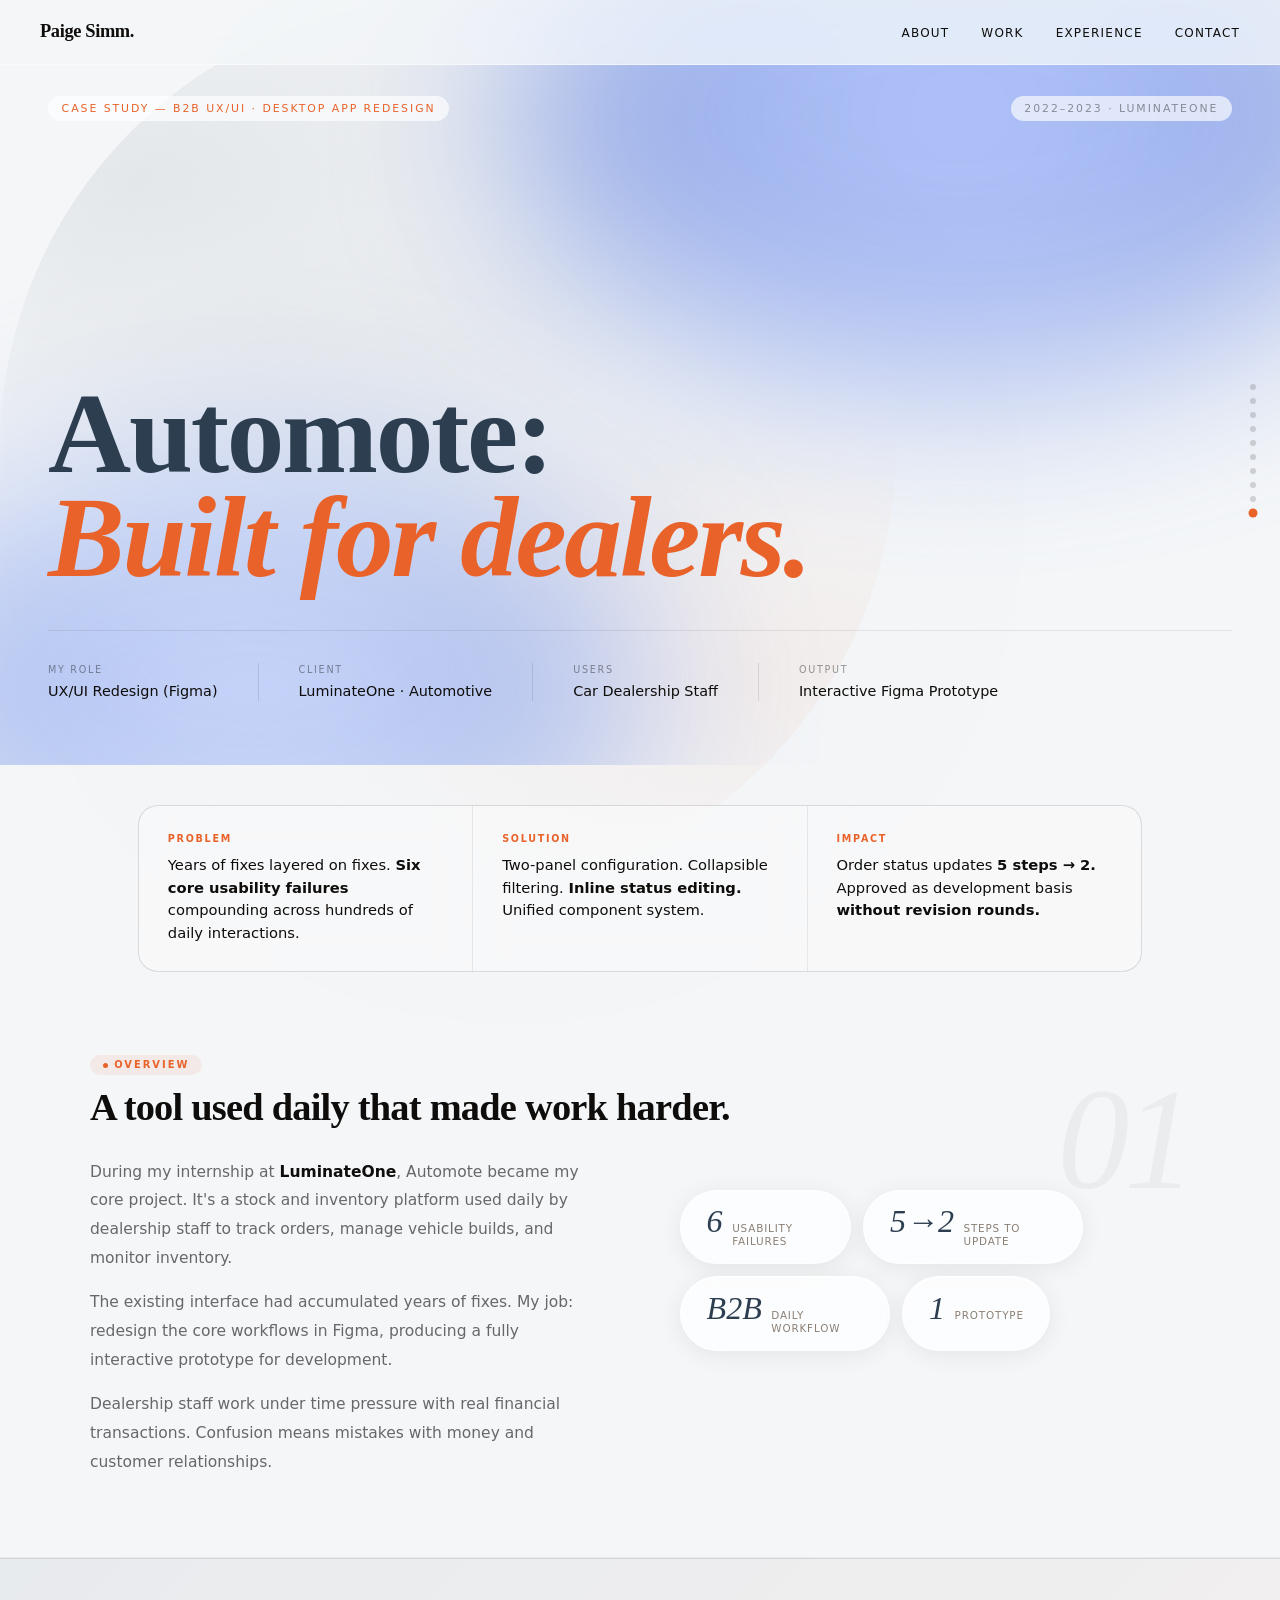
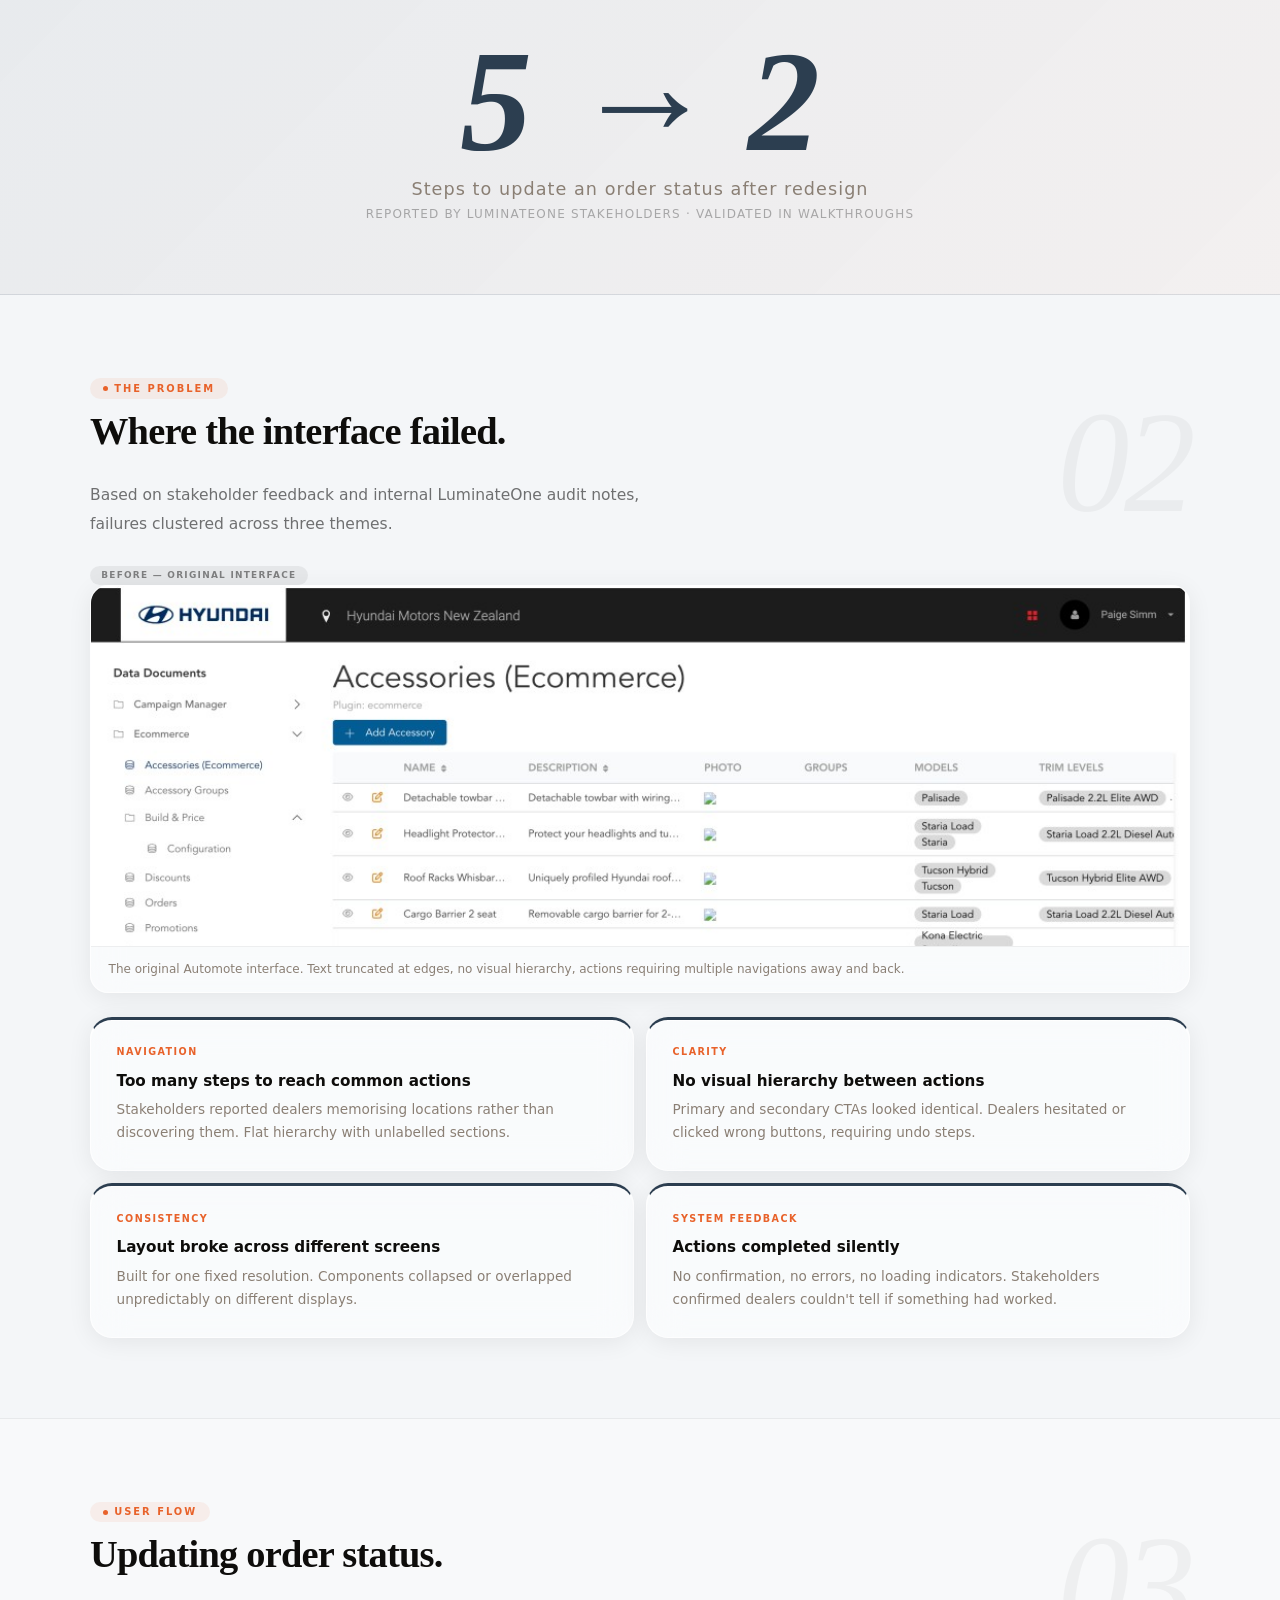
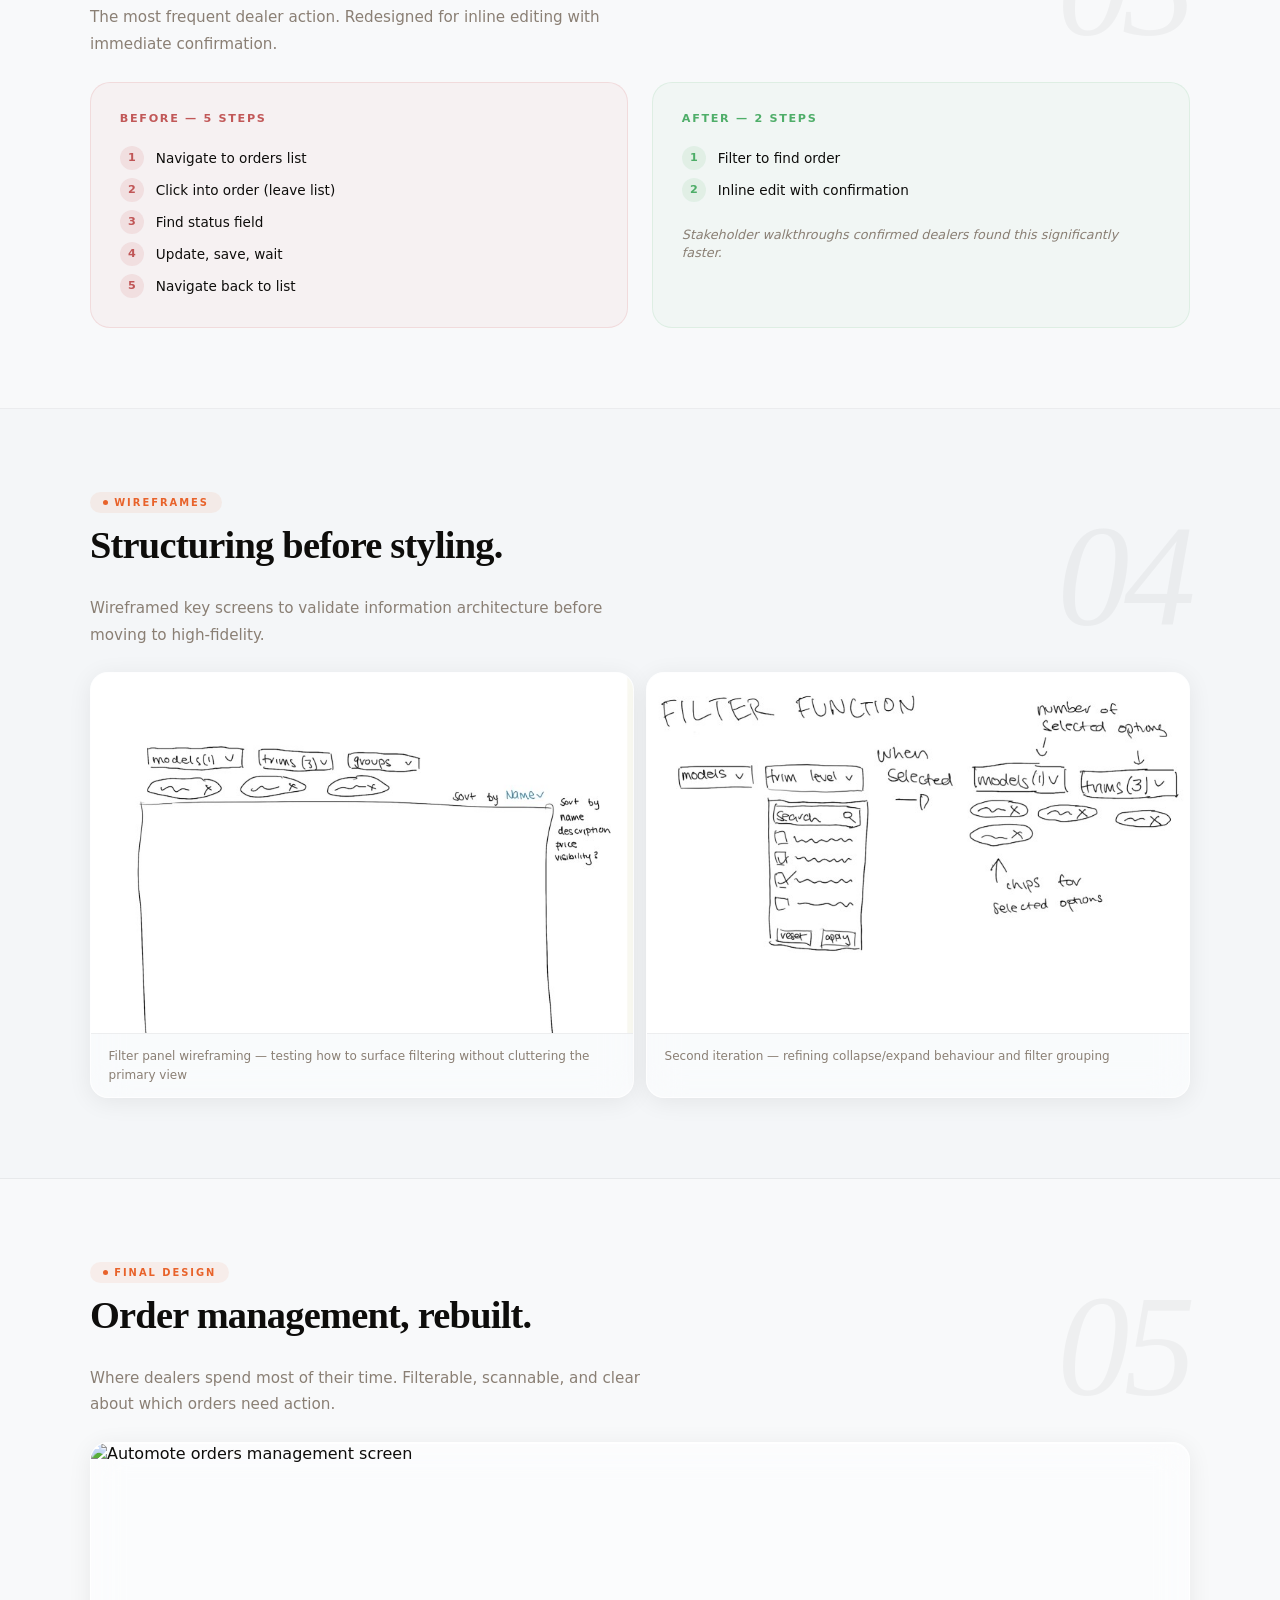
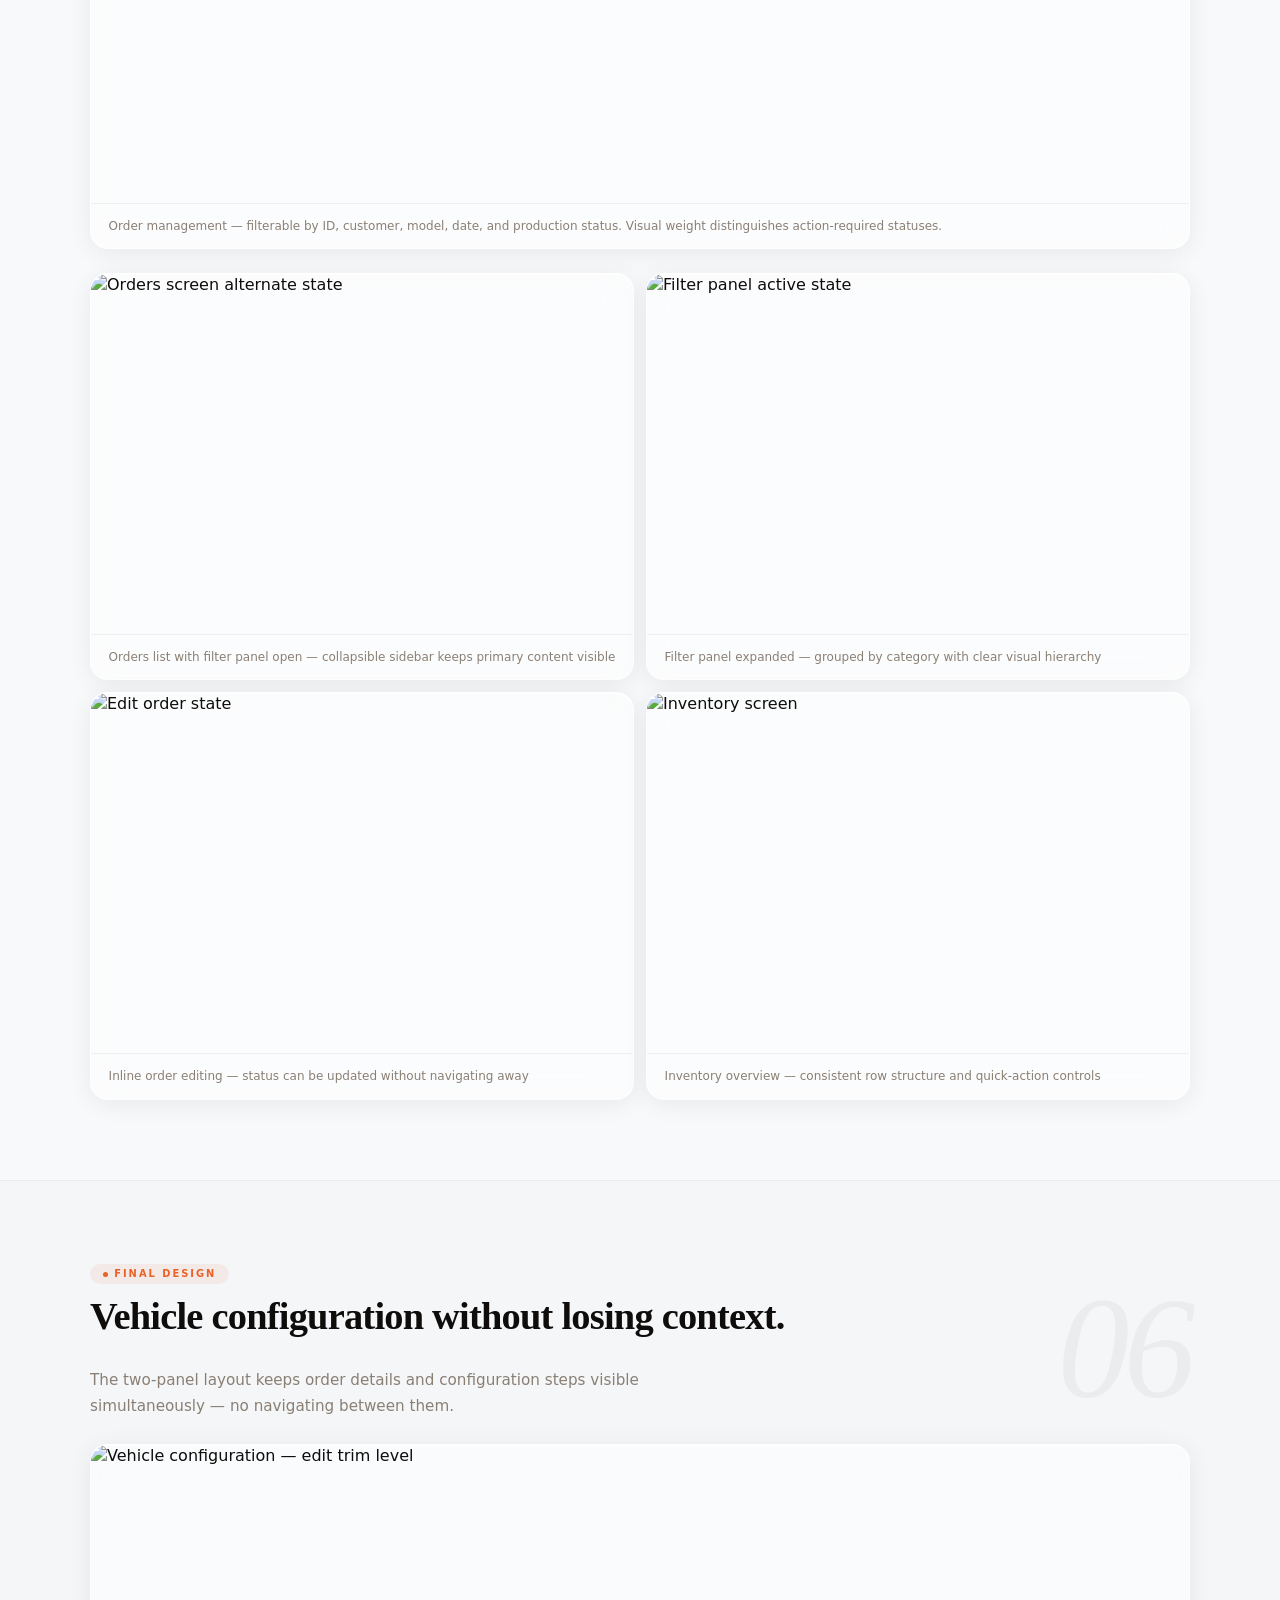
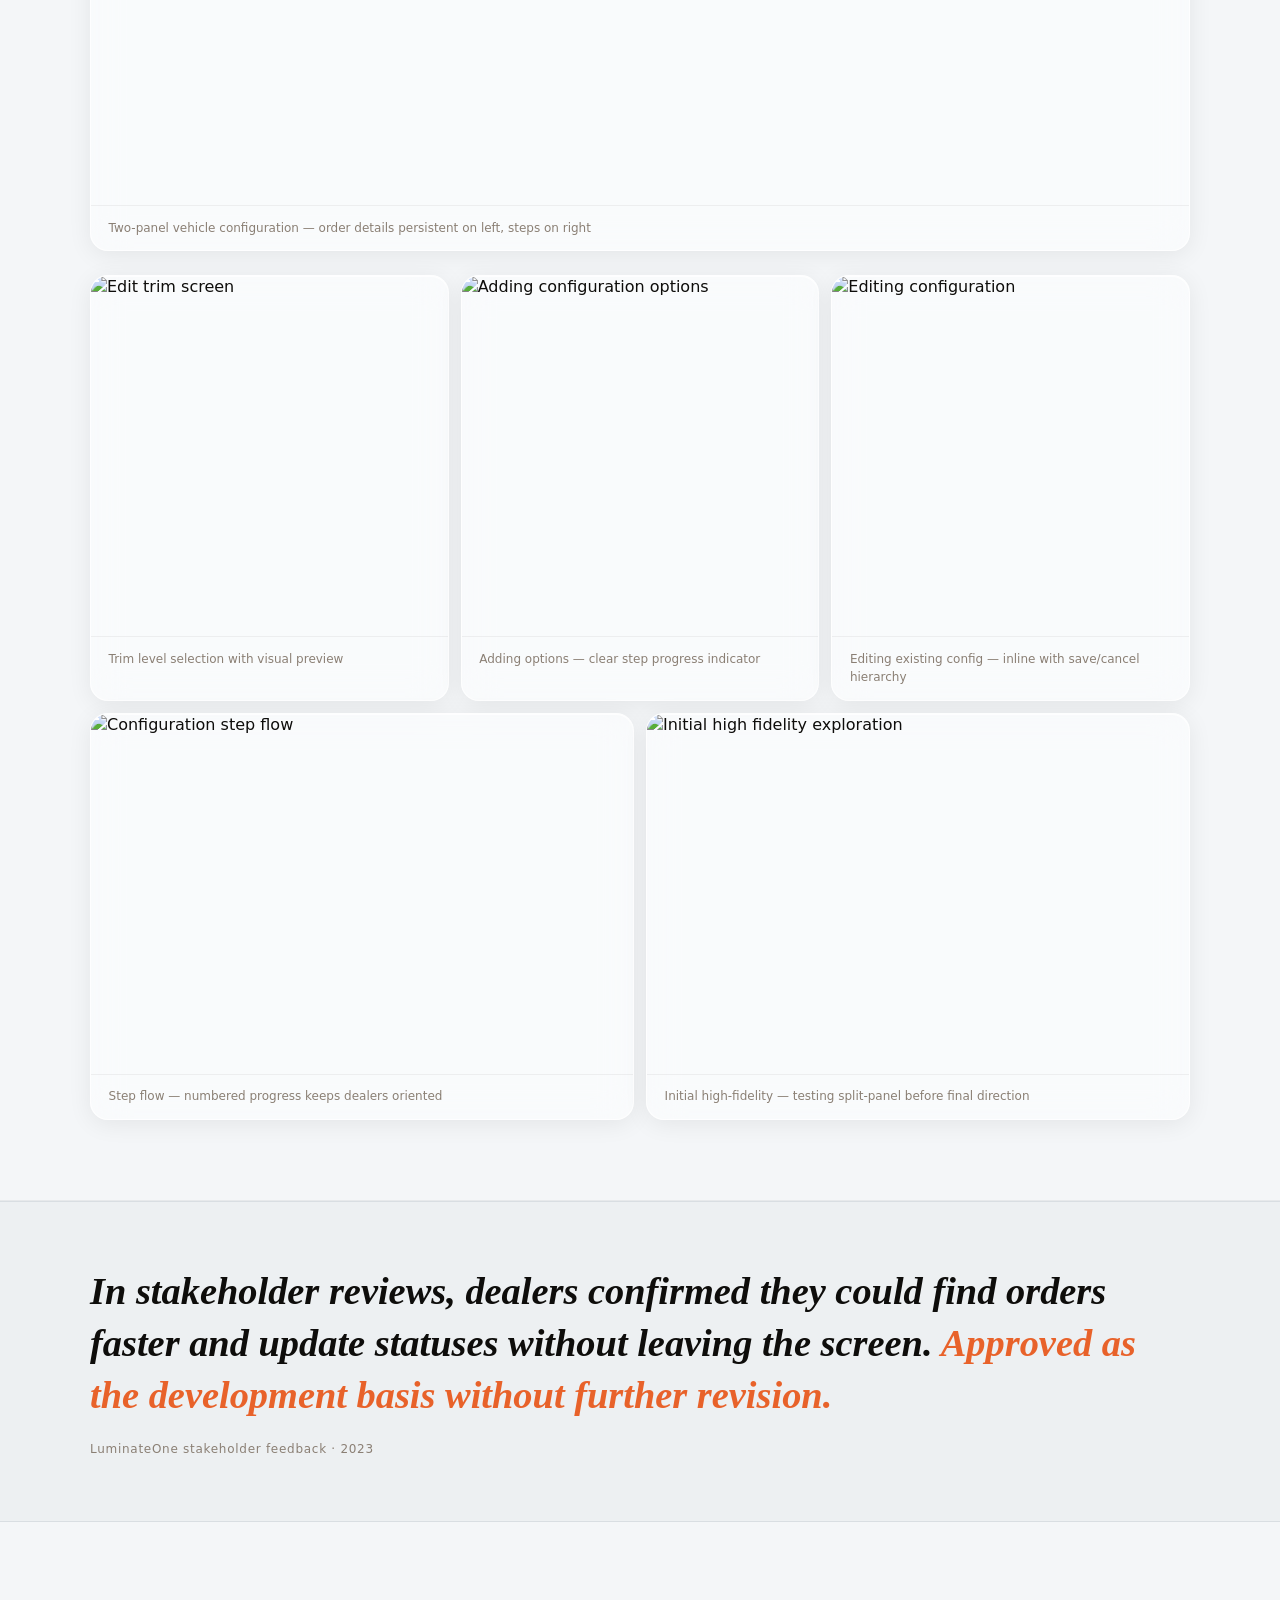
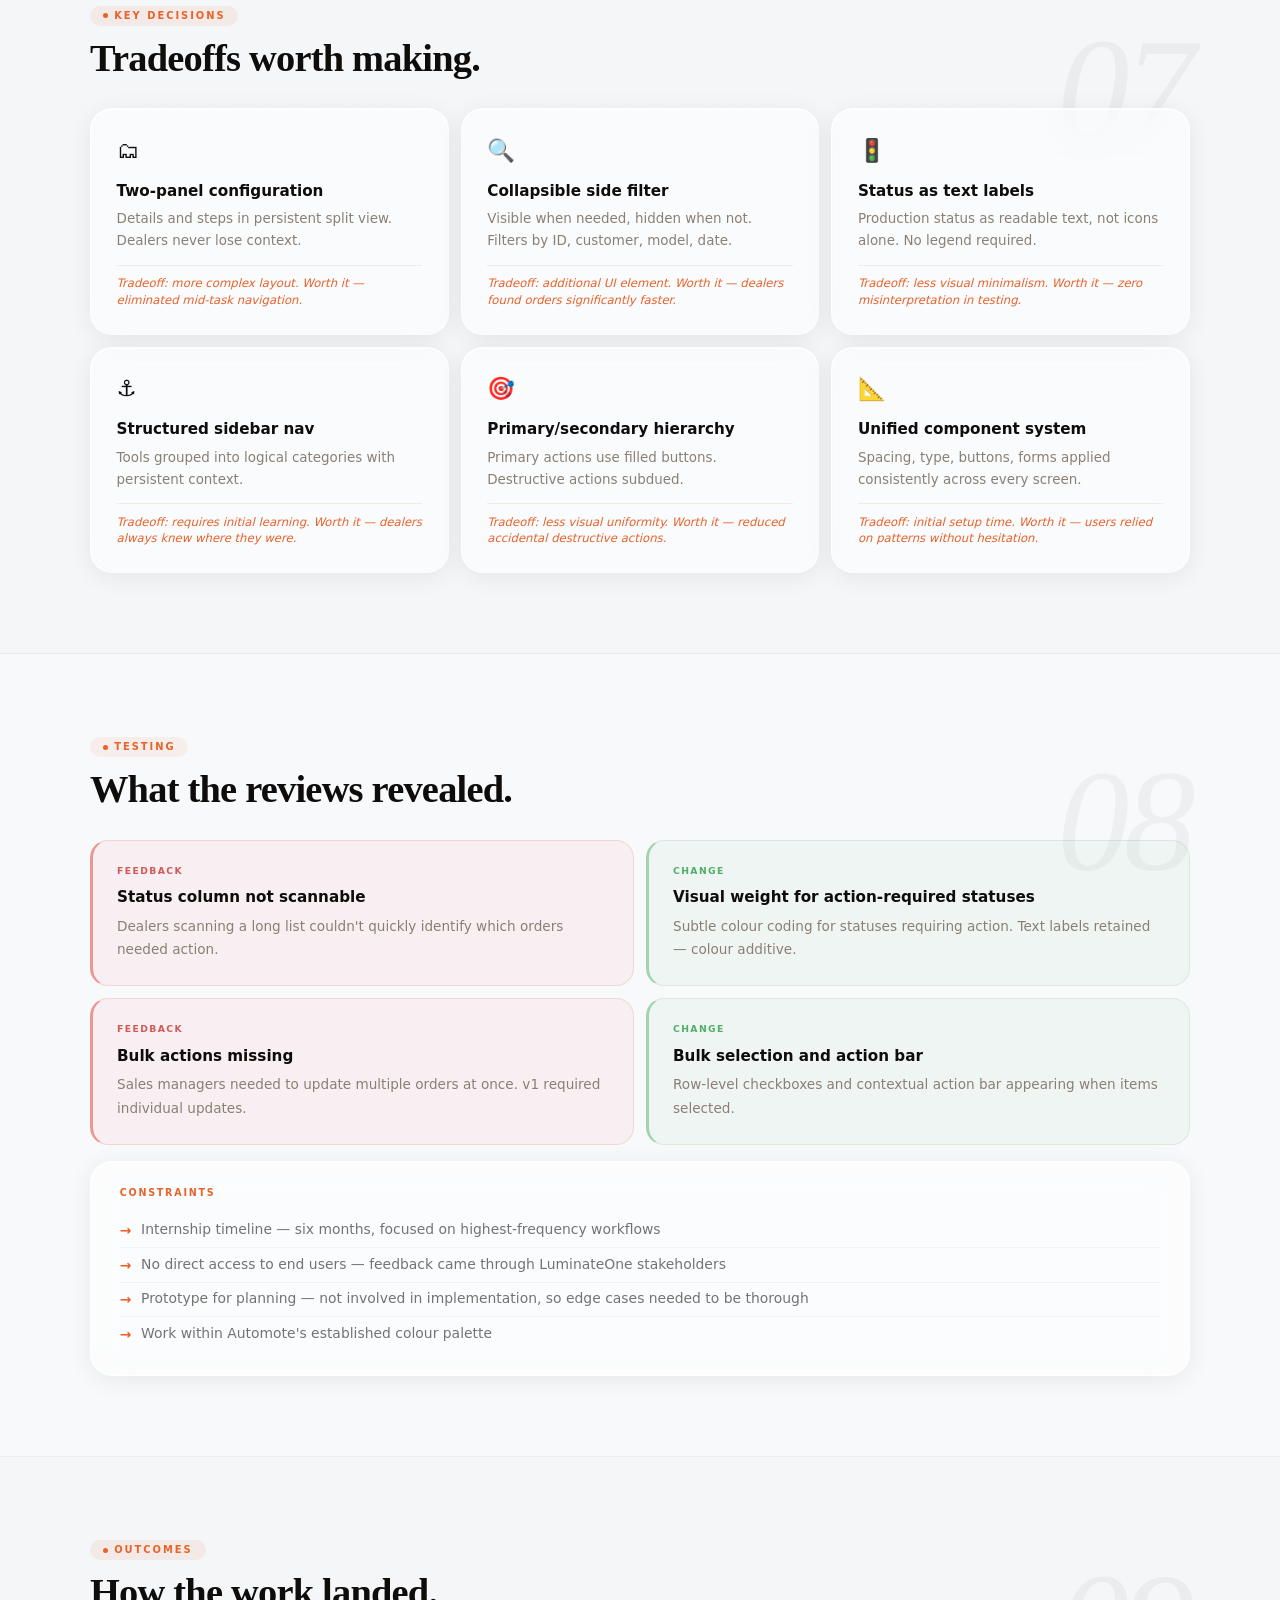
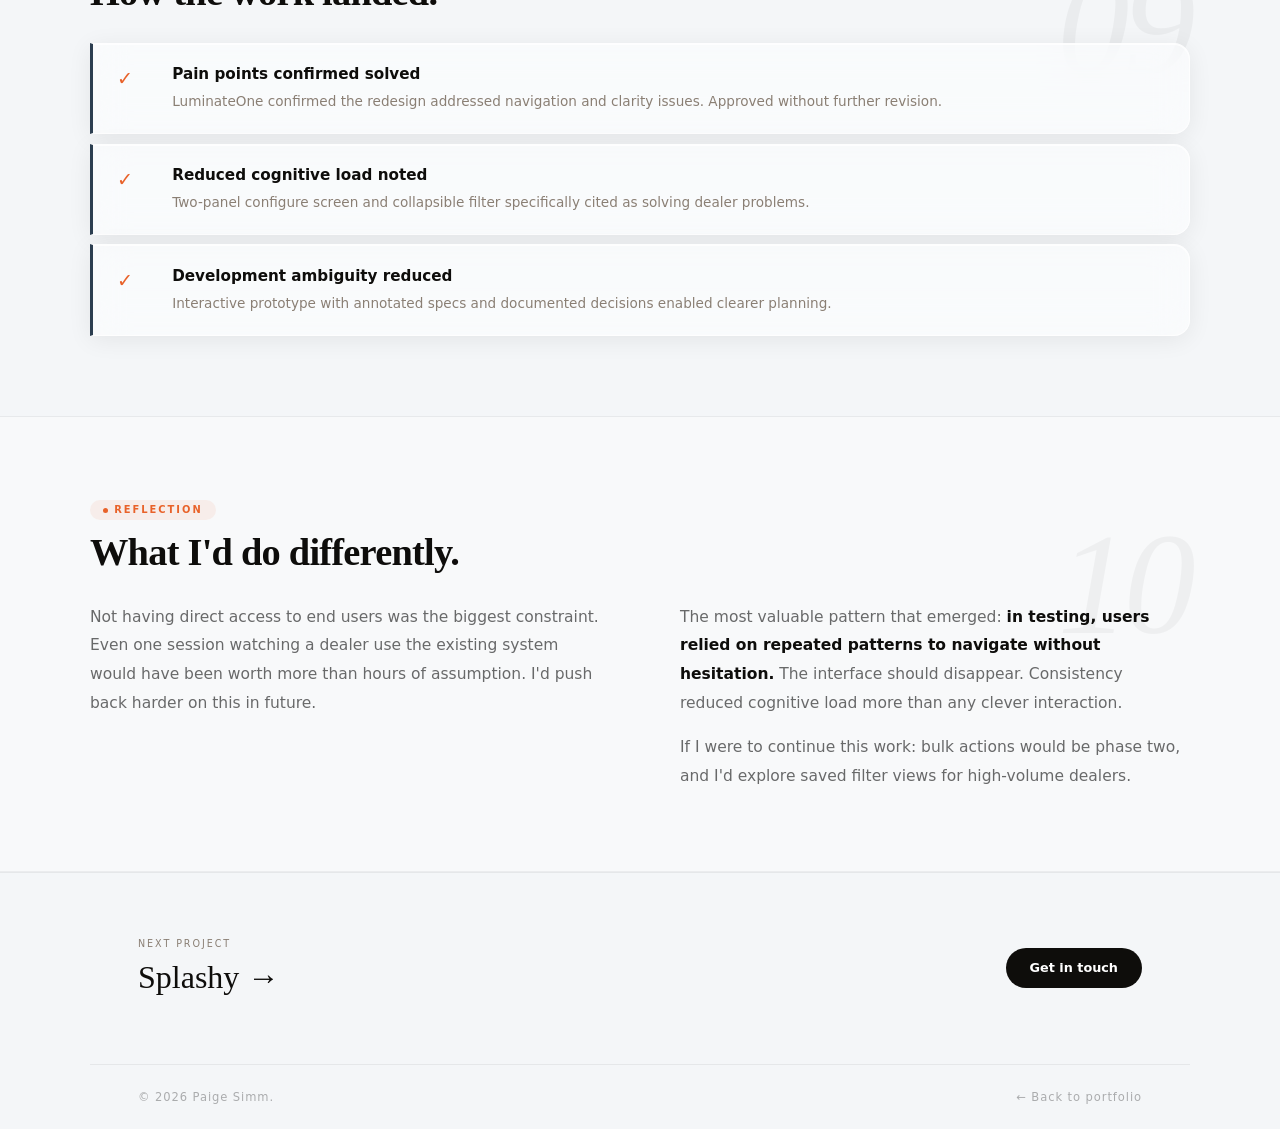
==== commit e4d518cf: "Update automote-case-study.html" ====
--- a/automote-case-study.html
+++ b/automote-case-study.html
@@ -1,12 +1,14 @@
 <!DOCTYPE html>
 <html lang="en">
 <head>
+   <link rel="icon" type="image/svg+xml" href="favicon.svg">
 <meta charset="UTF-8">
 <meta name="viewport" content="width=device-width, initial-scale=1.0">
 <title>Automote — Case Study · Paige Simm</title>
 <link href="https://api.fontshare.com/v2/css?f[]=clash-display@400,500,600,700&f[]=cabinet-grotesk@300,400,500,700&display=swap" rel="stylesheet">
 <link rel="stylesheet" href="style.css">
 <link rel="stylesheet" href="case-study.css">
+   
 <style>
 /* ============================================================
    UNIFIED GLASS SYSTEM — AUTOMOTE (industrial variant)
@@ -225,10 +227,8 @@
 .flow-after .flow-step-num { background: rgba(80,180,100,0.1); color: rgba(50,160,80,0.85); }
 
 /* ============================================================
-   IMAGE PANELS — gc only
-   ============================================================ */
-.img-grid-2 { display: grid; grid-template-columns: 1fr 1fr; gap: 0.75rem; margin-top: 1.5rem; }
-.img-grid-3 { display: grid; grid-template-columns: 1fr 1fr 1fr; gap: 0.75rem; margin-top: 1.5rem; }
+   IMAGE PANELS — gc only (consistent with Hunza)
+   ============================================================ */
 .img-panel {
   background: var(--g-bg); backdrop-filter: var(--g-blur);
   border: 1px solid var(--g-border); border-radius: 18px;
@@ -237,12 +237,19 @@
 }
 .img-panel:hover { transform: translateY(-3px); }
 .img-panel img {
-  width: 100%; height: auto; min-height: 200px; object-fit: cover; display: block;
+  width: 100%; height: 360px;          /* fixed height for consistency */
+  object-fit: cover;
+  object-position: top;
+  display: block;
 }
 .img-caption {
   padding: 0.8rem 1.1rem; font-size: 0.75rem; color: var(--muted);
   line-height: 1.55; border-top: 1px solid rgba(0,0,0,0.05);
 }
+.img-grid-2 { display: grid; grid-template-columns: 1fr 1fr; gap: 0.75rem; margin-top: 1.5rem; }
+.img-grid-3 { display: grid; grid-template-columns: 1fr 1fr 1fr; gap: 0.75rem; margin-top: 1.5rem; }
+
+/* Screen badge (used in before/after labels) */
 .screen-badge {
   display: inline-flex; align-items: center; gap: 0.4rem;
   font-size: 0.56rem; font-weight: 700; letter-spacing: 0.14em; text-transform: uppercase;
--- a/style.css
+++ b/style.css
@@ -1,690 +1,878 @@
-/* ============================================================
-   PAIGE SIMM — CASE STUDY BASE STYLES
-   Replaces the original case-study.css
-   Works with style.css (vars: --bg, --card, --dark, --white,
-   --accent, --accent2, --muted, --border, --serif, --sans,
-   --glass-bg, --glass-border, --glass-shadow)
-   ============================================================ */
+/* ---------- RESET & TOKENS ---------- */
+* {
+  margin: 0;
+  padding: 0;
+  box-sizing: border-box;
+}
+
+:root {
+  --bg: #f5f2ed;
+  --card: #ffffff;
+  --dark: #0e0d0b;
+  --white: #faf7f2;
+  --accent: #e8622a;
+  --accent2: #f0a44a;
+  --muted: #8a7f74;
+  --border: #e2ddd6;
+  --serif: 'Clash Display', Georgia, serif;
+  --sans: 'Cabinet Grotesk', system-ui, -apple-system, sans-serif;
+  --transition: all 0.3s cubic-bezier(0.2, 0.9, 0.4, 1.1);
+  --glass-bg: rgba(255, 255, 255, 0.55);
+  --glass-border: rgba(255, 255, 255, 0.7);
+  --glass-shadow: 0 8px 32px rgba(0, 0, 0, 0.08);
+}
+
+html { scroll-behavior: smooth; }
 
 body {
-  background: linear-gradient(145deg, #faf7f2 0%, #f0ebe1 100%);
+  background: var(--bg);
   color: var(--dark);
-}
-
-/* ---- FLOATING BLOBS ---- */
+  font-family: var(--sans);
+  font-weight: 300;
+  overflow-x: hidden;
+  line-height: 1.4;
+}
+
+::selection { background: var(--accent); color: white; }
+
+::-webkit-scrollbar { width: 4px; }
+::-webkit-scrollbar-track { background: var(--bg); }
+::-webkit-scrollbar-thumb { background: var(--accent); border-radius: 2px; }
+
+/* ---------- NOISE TEXTURE OVERLAY ---------- */
 body::before {
   content: '';
   position: fixed;
-  top: -20%; left: -10%;
-  width: 80vw; height: 80vw;
-  background: radial-gradient(circle, rgba(232,98,42,0.07) 0%, transparent 70%);
-  border-radius: 50%;
-  pointer-events: none; z-index: -2;
-  animation: floatA 24s infinite alternate ease-in-out;
-}
-body::after {
-  content: '';
-  position: fixed;
-  bottom: -10%; right: -10%;
-  width: 70vw; height: 70vw;
-  background: radial-gradient(circle, rgba(240,164,74,0.05) 0%, transparent 70%);
-  border-radius: 50%;
-  pointer-events: none; z-index: -2;
-  animation: floatB 20s infinite alternate ease-in-out;
-}
-@keyframes floatA { 0%{transform:translate(0,0) scale(1)} 100%{transform:translate(5%,4%) scale(1.08)} }
-@keyframes floatB { 0%{transform:translate(0,0) scale(1)} 100%{transform:translate(-4%,-6%) scale(1.12)} }
-
-/* ---- STICKY READING PROGRESS ---- */
-#reading-progress {
+  inset: 0;
+  z-index: 0;
+  pointer-events: none;
+  opacity: 0.025;
+  background-image: url("data:image/svg+xml,%3Csvg viewBox='0 0 256 256' xmlns='http://www.w3.org/2000/svg'%3E%3Cfilter id='noise'%3E%3CfeTurbulence type='fractalNoise' baseFrequency='0.9' numOctaves='4' stitchTiles='stitch'/%3E%3C/filter%3E%3Crect width='100%25' height='100%25' filter='url(%23noise)'/%3E%3C/svg%3E");
+  background-size: 128px 128px;
+}
+
+/* ---------- REVEAL ANIMATIONS ---------- */
+.reveal {
+  opacity: 0;
+  transform: translateY(24px);
+  transition: opacity 0.7s ease, transform 0.7s ease;
+}
+.reveal.in { opacity: 1; transform: none; }
+
+/* ---------- SCROLL PROGRESS BAR ---------- */
+#scroll-bar {
   position: fixed;
   top: 0; left: 0;
-  height: 3px; z-index: 9999;
+  height: 2.5px;
   background: linear-gradient(90deg, var(--accent), var(--accent2));
+  z-index: 9999;
   width: 0%;
-  transition: width 0.08s linear;
+  transition: width 0.1s linear;
   pointer-events: none;
 }
 
-/* ---- STICKY SECTION TRACKER (right side) ---- */
-#section-dots {
+/* ---------- GLASSMORPHIC NAV ---------- */
+.nav {
   position: fixed;
-  right: 1.5rem; top: 50%;
-  transform: translateY(-50%);
-  display: flex; flex-direction: column; gap: 0.5rem;
-  z-index: 50;
-}
-.sdot {
-  width: 6px; height: 6px;
+  top: 0; left: 0; right: 0;
+  z-index: 100;
+  display: flex;
+  align-items: center;
+  justify-content: space-between;
+  padding: 1.2rem 2.5rem;
+  background: transparent;
+  transition: background 0.4s, backdrop-filter 0.4s, border-color 0.4s, box-shadow 0.4s;
+  border-bottom: 1px solid transparent;
+}
+.nav.scrolled {
+  background: rgba(245, 242, 237, 0.72);
+  backdrop-filter: blur(24px) saturate(180%);
+  -webkit-backdrop-filter: blur(24px) saturate(180%);
+  border-bottom-color: rgba(255, 255, 255, 0.6);
+  box-shadow: 0 1px 0 rgba(0,0,0,0.04), 0 4px 20px rgba(0,0,0,0.06);
+}
+.nav-logo {
+  font-family: var(--serif);
+  font-size: 1.15rem;
+  font-weight: 600;
+  letter-spacing: -0.02em;
+  color: var(--dark);
+  text-decoration: none;
+}
+.nav-links {
+  display: flex;
+  gap: 2rem;
+  list-style: none;
+  align-items: center;
+}
+.nav-links a {
+  font-size: 0.75rem;
+  letter-spacing: 0.1em;
+  text-transform: uppercase;
+  color: var(--muted);
+  text-decoration: none;
+  transition: color 0.2s;
+}
+.nav-links a:hover { color: var(--accent); }
+.hire-btn {
+  background: var(--dark);
+  color: white !important;
+  padding: 0.5rem 1.1rem;
+  border-radius: 100px;
+  font-size: 0.72rem;
+  text-decoration: none;
+  transition: background 0.2s, transform 0.2s;
+  display: inline-block;
+}
+.hire-btn:hover { background: var(--accent) !important; transform: scale(1.04); }
+
+/* Mobile nav */
+.hamburger {
+  display: none;
+  flex-direction: column;
+  gap: 5px;
+  background: none;
+  border: none;
+  cursor: pointer;
+  padding: 4px;
+}
+.hamburger span {
+  width: 22px; height: 2px;
+  background: var(--dark);
+  border-radius: 2px;
+  transition: transform 0.3s, opacity 0.3s;
+}
+.mobile-drawer {
+  display: none;
+  position: fixed;
+  inset: 0;
+  background: var(--bg);
+  z-index: 99;
+  flex-direction: column;
+  align-items: center;
+  justify-content: center;
+  gap: 2rem;
+}
+.mobile-drawer.open { display: flex; }
+.mobile-drawer a {
+  font-family: var(--serif);
+  font-size: 2.5rem;
+  color: var(--dark);
+  text-decoration: none;
+}
+@media (max-width: 768px) {
+  .nav { padding: 1rem 1.2rem; }
+  .nav-links { display: none; }
+  .hamburger { display: flex; }
+}
+
+/* ---------- HERO (SIMPLIFIED) ---------- */
+#hero {
+  min-height: 100vh;
+  display: flex;
+  flex-direction: column;
+  justify-content: flex-end;
+  padding: 0 2.5rem 4rem;
+  position: relative;
+  border-bottom: 1px solid var(--border);
+  overflow: hidden;
+}
+
+/* Animated gradient mesh */
+.hero-bg-blob {
+  position: absolute;
+  top: -10%;
+  right: -10%;
+  width: 65vw;
+  max-width: 800px;
+  aspect-ratio: 1;
   border-radius: 50%;
-  background: rgba(0,0,0,0.15);
-  transition: background 0.3s, transform 0.3s;
+  background: radial-gradient(circle at 40% 40%, rgba(240,164,74,0.28) 0%, rgba(232,98,42,0.12) 45%, transparent 70%);
+  animation: blobFloat 14s ease-in-out infinite;
+  pointer-events: none;
+}
+.hero-bg-blob2 {
+  position: absolute;
+  bottom: -10%;
+  left: -15%;
+  width: 55vw;
+  aspect-ratio: 1;
+  border-radius: 50%;
+  background: radial-gradient(circle at 60% 60%, rgba(232,98,42,0.15) 0%, rgba(200,169,110,0.08) 50%, transparent 70%);
+  animation: blobFloat2 18s ease-in-out infinite;
+  pointer-events: none;
+}
+.hero-bg-blob3 {
+  position: absolute;
+  top: 30%;
+  left: 25%;
+  width: 30vw;
+  aspect-ratio: 1;
+  border-radius: 50%;
+  background: radial-gradient(circle, rgba(240,164,74,0.08) 0%, transparent 65%);
+  animation: blobFloat 22s ease-in-out infinite reverse;
+  pointer-events: none;
+}
+@keyframes blobFloat {
+  0%, 100% { transform: translate(0, 0) scale(1); }
+  33% { transform: translate(-3%, 4%) scale(1.04); }
+  66% { transform: translate(4%, -3%) scale(0.97); }
+}
+@keyframes blobFloat2 {
+  0%, 100% { transform: translate(0, 0) scale(1); }
+  40% { transform: translate(5%, -5%) scale(1.06); }
+  75% { transform: translate(-3%, 3%) scale(0.95); }
+}
+
+.hero-top {
+  position: absolute;
+  top: 5.5rem;
+  left: 2.5rem;
+  right: 2.5rem;
+  display: flex;
+  justify-content: space-between;
+  align-items: center;
+  opacity: 0;
+  animation: fadeInUp 0.7s 0.3s forwards;
+}
+.hero-tag {
+  font-size: 0.72rem;
+  letter-spacing: 0.16em;
+  text-transform: uppercase;
+  color: var(--muted);
+}
+.available-badge {
+  display: flex;
+  align-items: center;
+  gap: 0.5rem;
+  font-size: 0.68rem;
+  letter-spacing: 0.12em;
+  background: rgba(92,186,120,0.12);
+  border: 1px solid rgba(92,186,120,0.3);
+  border-radius: 100px;
+  padding: 0.3rem 0.8rem;
+  color: #3a8a54;
+  backdrop-filter: blur(8px);
+}
+.dot-pulse {
+  width: 7px; height: 7px;
+  background: #5cba78;
+  border-radius: 50%;
+  position: relative;
+}
+.dot-pulse::after {
+  content: '';
+  position: absolute;
+  inset: -3px;
+  border-radius: 50%;
+  border: 1px solid #5cba78;
+  animation: pulse 2s infinite;
+}
+@keyframes pulse {
+  0%, 100% { opacity: 0.5; transform: scale(1); }
+  50% { opacity: 0; transform: scale(1.8); }
+}
+
+/* Headshot only (no floating pills) */
+.hero-extras {
+  position: absolute;
+  top: 5rem;
+  right: 2.5rem;
+  display: flex;
+  flex-direction: column;
+  align-items: flex-end;
+  gap: 1rem;
+  opacity: 0;
+  animation: fadeInUp 0.8s 0.9s forwards;
+}
+.hero-headshot {
+  width: 80px;
+  height: 80px;
+  border-radius: 50%;
+  overflow: hidden;
+  border: 2px solid rgba(255,255,255,0.7);
+  box-shadow: 0 8px 24px rgba(0,0,0,0.12), inset 0 1px 0 rgba(255,255,255,0.8);
+  background: linear-gradient(135deg, #e8d5c0, #c8b08a);
+  display: flex;
+  align-items: center;
+  justify-content: center;
+  backdrop-filter: blur(4px);
+}
+.hero-headshot img {
+  width: 100%;
+  height: 100%;
+  object-fit: cover;
+  object-position: top;
+}
+.hero-headshot-placeholder {
+  font-family: var(--serif);
+  font-style: italic;
+  font-size: 0.6rem;
+  color: rgba(255,255,255,0.7);
+  letter-spacing: 0.04em;
+  text-align: center;
+  padding: 0.5rem;
+  line-height: 1.4;
+}
+
+.hero-name {
+  font-family: var(--serif);
+  font-weight: 700;
+  font-size: clamp(4.5rem, 12vw, 11rem);
+  line-height: 0.92;
+  letter-spacing: -0.03em;
+  margin-bottom: 0.1em;
+  position: relative;
+  z-index: 1;
+}
+.hero-name-line {
+  display: block;
+  opacity: 0;
+  transform: translateY(20px);
+  animation: slideUp 0.9s cubic-bezier(0.16,1,0.3,1) forwards;
+}
+.hero-name-line:first-child { animation-delay: 0.1s; }
+.hero-name-line:last-child { animation-delay: 0.22s; font-style: italic; color: var(--accent); }
+
+/* New positioning line */
+.hero-positioning {
+  font-size: 1rem;
+  color: var(--muted);
+  max-width: 50ch;
+  margin-bottom: 1.5rem;
+  opacity: 0;
+  animation: fadeInUp 0.8s 0.5s forwards;
+}
+
+.hero-stats {
+  display: flex;
+  gap: 0.6rem;
+  margin-bottom: 1.5rem;
+  flex-wrap: wrap;
+  opacity: 0;
+  animation: fadeInUp 0.8s 0.6s forwards;
+  position: relative;
+  z-index: 1;
+}
+.hero-stat {
+  display: flex;
+  align-items: center;
+  gap: 0.6rem;
+  padding: 0.5rem 1rem;
+  background: var(--glass-bg);
+  border: 1px solid var(--glass-border);
+  border-radius: 12px;
+  backdrop-filter: blur(20px) saturate(180%);
+  -webkit-backdrop-filter: blur(20px) saturate(180%);
+  box-shadow: var(--glass-shadow), inset 0 1px 0 rgba(255,255,255,0.9);
+}
+.hero-stat-val {
+  font-family: var(--serif);
+  font-style: italic;
+  font-size: 1.3rem;
+  color: var(--accent);
+  line-height: 1;
+}
+.hero-stat-label {
+  font-size: 0.62rem;
+  letter-spacing: 0.1em;
+  text-transform: uppercase;
+  color: var(--muted);
+  line-height: 1.3;
+  max-width: 8rem;
+}
+
+.hero-bottom {
+  display: flex;
+  justify-content: space-between;
+  align-items: flex-end;
+  margin-top: 1rem;
+  padding-top: 1.5rem;
+  border-top: 1px solid var(--border);
+  opacity: 0;
+  animation: fadeInUp 0.8s 0.7s forwards;
+  flex-wrap: wrap;
+  gap: 1.5rem;
+  position: relative;
+  z-index: 1;
+}
+.hero-text {
+  font-size: clamp(0.9rem, 1.4vw, 1.1rem);
+  color: var(--muted);
+  line-height: 1.65;
+  max-width: 44ch;
+}
+.hero-text strong { color: var(--dark); font-weight: 500; }
+.hero-scroll {
+  display: flex;
+  align-items: center;
+  gap: 0.6rem;
+  font-size: 0.72rem;
+  letter-spacing: 0.12em;
+  text-transform: uppercase;
+  color: var(--muted);
+  text-decoration: none;
+  transition: color 0.2s;
+}
+.hero-scroll:hover { color: var(--accent); }
+.hero-scroll svg { transition: transform 0.3s; }
+.hero-scroll:hover svg { transform: translateY(4px); }
+@keyframes slideUp { to { opacity: 1; transform: translateY(0); } }
+@keyframes fadeInUp { to { opacity: 1; } }
+
+/* ---------- ABOUT SECTION ---------- */
+#about {
+  padding: 6rem 2.5rem;
+  border-bottom: 1px solid var(--border);
+  position: relative;
+}
+.about-grid {
+  max-width: 1200px;
+  margin: 0 auto;
+  display: grid;
+  grid-template-columns: 1fr 1.4fr;
+  gap: 5rem;
+  align-items: start;
+}
+.section-label {
+  font-size: 0.68rem;
+  letter-spacing: 0.2em;
+  text-transform: uppercase;
+  color: var(--accent);
+  display: block;
+  margin-bottom: 0.8rem;
+}
+.section-heading {
+  font-family: var(--serif);
+  font-size: clamp(2rem, 3.5vw, 3rem);
+  line-height: 1.05;
+  letter-spacing: -0.02em;
+  margin-bottom: 2rem;
+}
+.about-text p {
+  font-size: 1rem;
+  line-height: 1.85;
+  color: var(--muted);
+  margin-bottom: 1rem;
+}
+.about-text p strong { color: var(--dark); font-weight: 500; }
+.skills-grid {
+  display: flex;
+  flex-wrap: wrap;
+  gap: 0.45rem;
+  margin-top: 1.5rem;
+}
+.skill-tag {
+  font-size: 0.68rem;
+  letter-spacing: 0.08em;
+  text-transform: uppercase;
+  padding: 0.4rem 0.85rem;
+  border: 1px solid var(--border);
+  border-radius: 100px;
+  color: var(--muted);
+  background: white;
+  cursor: default;
+  transition: background 0.2s, color 0.2s, border-color 0.2s;
+}
+.skill-tag:hover {
+  background: var(--accent);
+  color: white;
+  border-color: var(--accent);
+}
+
+.workflow-note { margin-top: 2rem; }
+.workflow-label {
+  font-size: 0.7rem;
+  font-weight: 700;
+  letter-spacing: 0.15em;
+  text-transform: uppercase;
+  color: var(--accent);
+  margin-bottom: 0.5rem;
+}
+.workflow-text {
+  font-size: 0.9rem;
+  color: var(--muted);
+  line-height: 1.7;
+  max-width: 58ch;
+}
+
+/* ---------- DESIGN APPROACH STRIP (formerly principles) ---------- */
+.approach-strip {
+  padding: 4rem 2.5rem;
+  border-bottom: 1px solid var(--border);
+  background: rgba(255,255,255,0.3);
+}
+.approach-header {
+  max-width: 1200px;
+  margin: 0 auto 2rem;
+}
+.approach-grid {
+  max-width: 1200px;
+  margin: 0 auto;
+  display: grid;
+  grid-template-columns: repeat(3,1fr);
+  gap: 2rem;
+}
+.approach-item { text-align: left; }
+.approach-icon {
+  font-size: 1.8rem;
+  color: var(--accent);
+  display: block;
+  margin-bottom: 0.75rem;
+  opacity: 0.7;
+}
+.approach-title {
+  font-size: 1rem;
+  font-weight: 700;
+  color: var(--dark);
+  margin-bottom: 0.3rem;
+}
+.approach-sub {
+  font-size: 0.8rem;
+  color: var(--muted);
+  line-height: 1.6;
+}
+
+/* ---------- WORK BENTO GRID ---------- */
+#work {
+  padding: 6rem 2.5rem;
+  background: rgba(240,236,230,0.5);
+  border-bottom: 1px solid var(--border);
+}
+.work-header {
+  max-width: 1200px;
+  margin: 0 auto 2.5rem;
+  display: flex;
+  justify-content: space-between;
+  align-items: flex-end;
+  flex-wrap: wrap;
+  gap: 1rem;
+}
+.work-header .section-heading { margin-bottom: 0; }
+.work-header em { font-style: italic; color: var(--accent); }
+.view-all {
+  font-size: 0.7rem;
+  letter-spacing: 0.12em;
+  text-transform: uppercase;
+  text-decoration: none;
+  color: var(--muted);
+  border-bottom: 1px solid currentColor;
+  padding-bottom: 2px;
+  transition: color 0.2s;
+}
+.view-all:hover { color: var(--accent); }
+.bento-grid {
+  max-width: 1200px;
+  margin: 0 auto;
+  display: grid;
+  grid-template-columns: repeat(2, 1fr);
+  gap: 1rem;
+}
+.bento-card {
+  background: white;
+  border-radius: 20px;
+  overflow: hidden;
+  text-decoration: none;
+  color: var(--dark);
+  display: flex;
+  flex-direction: column;
+  transition: box-shadow 0.4s ease, transform 0.3s ease;
   cursor: pointer;
-}
-.sdot.active { background: var(--accent); transform: scale(1.5); }
-@media (max-width: 768px) { #section-dots { display: none; } }
-
-/* ---- NAV (light glass, matches homepage) ---- */
-.nav {
-  background: rgba(250,247,242,0.75);
-  backdrop-filter: blur(20px);
-  border-bottom: 1px solid rgba(0,0,0,0.05);
-}
-.nav.scrolled { background: rgba(250,247,242,0.92); }
-.nav-logo, .nav-links a { color: var(--dark); }
-
-/* ---- HERO ---- */
-.cs-hero {
-  min-height: 85vh;
-  display: flex; flex-direction: column; justify-content: flex-end;
-  padding: 0 3rem 4rem;
-  position: relative; overflow: hidden;
-}
-.cs-hero-bg { position: absolute; inset: 0; z-index: 0; }
-.cs-hero-bg::before, .cs-hero-bg::after {
+  transform-style: preserve-3d;
+  border: 1px solid rgba(255,255,255,0.8);
+}
+.bento-card:hover {
+  box-shadow: 0 32px 80px rgba(0,0,0,0.14), 0 2px 8px rgba(0,0,0,0.06);
+}
+.full-width { grid-column: 1 / -1; flex-direction: row; }
+.full-width .card-img { flex: 1.5; height: 300px; }
+.card-img {
+  position: relative;
+  overflow: hidden;
+  height: 220px;
+  background: #111;
+  flex-shrink: 0;
+}
+.card-img img {
+  width: 100%; height: 100%;
+  object-fit: cover;
+  object-position: top;
+  transition: transform 0.6s ease;
+}
+.bento-card:hover .card-img img { transform: scale(1.04); }
+.split-img {
+  position: absolute;
+  bottom: 0; right: 0;
+  width: 44%; height: 68%;
+  overflow: hidden;
+  border-top: 2px solid var(--bg);
+  border-left: 2px solid var(--bg);
+  border-radius: 4px 0 0 0;
+  box-shadow: -4px -4px 20px rgba(0,0,0,0.12);
+}
+.split-img img { width: 100%; height: 100%; object-fit: cover; }
+.phones-container {
+  background: linear-gradient(140deg, #0d2235, #1a5070);
+  display: flex;
+  align-items: center;
+  justify-content: center;
+  gap: 0.8rem;
+  padding: 1rem;
+  height: 220px;
+}
+.phone-mock {
+  width: 78px; height: 170px;
+  object-fit: cover;
+  object-position: top;
+  border-radius: 14px;
+  box-shadow: 0 12px 30px rgba(0,0,0,0.5);
+  transition: transform 0.4s;
+}
+.bento-card:hover .phone-mock { transform: translateY(-6px); }
+.card-content {
+  padding: 1.4rem 1.6rem 1.6rem;
+  display: flex;
+  flex-direction: column;
+  gap: 0.4rem;
+  flex: 1;
+}
+.card-meta {
+  display: flex;
+  align-items: center;
+  gap: 0.75rem;
+  margin-bottom: 0.2rem;
+}
+.card-num {
+  font-family: var(--serif);
+  font-style: italic;
+  font-size: 0.85rem;
+  color: rgba(0,0,0,0.15);
+}
+.card-cat {
+  font-size: 0.6rem;
+  letter-spacing: 0.14em;
+  text-transform: uppercase;
+  color: var(--accent);
+}
+.card-title {
+  font-family: var(--serif);
+  font-size: 1.3rem;
+  line-height: 1.15;
+}
+.card-title em { font-style: italic; color: var(--accent); }
+.card-context {
+  font-size: 0.8rem;
+  color: var(--muted);
+  line-height: 1.5;
+  margin-bottom: 0.3rem;
+  font-style: italic;
+}
+.card-desc {
+  font-size: 0.82rem;
+  color: var(--muted);
+  line-height: 1.65;
+  flex: 1;
+}
+.card-insight {
+  font-size: 0.75rem;
+  color: var(--accent);
+  margin-top: 0.4rem;
+  font-style: italic;
+  border-left: 2px solid var(--accent);
+  padding-left: 0.6rem;
+}
+.card-link {
+  font-size: 0.68rem;
+  letter-spacing: 0.1em;
+  text-transform: uppercase;
+  color: var(--dark);
+  border-bottom: 1px solid rgba(0,0,0,0.15);
+  padding-bottom: 1px;
+  margin-top: 0.8rem;
+  align-self: flex-start;
+  transition: color 0.2s, border-color 0.2s;
+}
+.bento-card:hover .card-link { color: var(--accent); border-color: var(--accent); }
+.dark-card { background: var(--dark); color: white; }
+.dark-card .card-num { color: rgba(255,255,255,0.15); }
+.dark-card .card-cat { color: #6ecfe0; }
+.dark-card .card-title em { color: #6ecfe0; }
+.dark-card .card-context,
+.dark-card .card-desc { color: rgba(255,255,255,0.5); }
+.dark-card .card-link { color: #6ecfe0; border-color: rgba(110,207,224,0.4); }
+.small-card { grid-column: span 1; }
+.small-card .card-content { padding: 1.2rem; }
+.print-placeholder {
+  height: 150px;
+  background: linear-gradient(150deg, #f5efe6, #e0d5c4);
+  display: flex;
+  align-items: flex-end;
+  padding: 1.2rem;
+}
+.print-text {
+  font-family: var(--serif);
+  font-size: 1.6rem;
+  color: rgba(0,0,0,0.1);
+  line-height: 1.1;
+  letter-spacing: -0.02em;
+}
+.social-placeholder {
+  height: 150px;
+  background: #141210;
+  display: flex;
+  align-items: flex-end;
+  justify-content: center;
+  padding: 0 1.5rem 1.2rem;
+  gap: 6px;
+}
+.social-bar {
+  width: 8px;
+  background: linear-gradient(180deg, var(--accent2), var(--accent));
+  border-radius: 3px 3px 0 0;
+  opacity: 0.8;
+}
+
+/* ---------- EXPERIENCE ---------- */
+#experience {
+  padding: 6rem 2.5rem;
+  border-bottom: 1px solid var(--border);
+}
+.exp-grid {
+  max-width: 1200px;
+  margin: 0 auto;
+  display: grid;
+  grid-template-columns: 1fr 2fr;
+  gap: 5rem;
+  align-items: start;
+}
+.sticky-head { position: sticky; top: 6rem; }
+.exp-item {
+  border-top: 1px solid var(--border);
+  padding: 1.6rem 0;
+  display: grid;
+  grid-template-columns: 1fr 2fr;
+  gap: 2rem;
+  transition: padding-left 0.3s;
+}
+.exp-item:hover { padding-left: 0.5rem; }
+.exp-date {
+  font-size: 0.65rem;
+  letter-spacing: 0.12em;
+  text-transform: uppercase;
+  color: var(--accent);
+  margin-bottom: 0.3rem;
+}
+.exp-company { font-family: var(--serif); font-size: 1.1rem; margin-bottom: 0.15rem; }
+.exp-role { font-size: 0.75rem; color: var(--muted); }
+.exp-desc { font-size: 0.87rem; line-height: 1.75; color: var(--muted); margin-bottom: 0.8rem; }
+.exp-tags { display: flex; flex-wrap: wrap; gap: 0.35rem; }
+.exp-tag {
+  font-size: 0.6rem;
+  letter-spacing: 0.08em;
+  text-transform: uppercase;
+  padding: 0.2rem 0.6rem;
+  background: var(--bg);
+  border-radius: 100px;
+  color: var(--muted);
+}
+
+/* ---------- CONTACT ---------- */
+#contact {
+  background: var(--dark);
+  color: white;
+  padding: 7rem 2.5rem;
+  display: grid;
+  grid-template-columns: 1fr 1fr;
+  gap: 5rem;
+  align-items: end;
+  position: relative;
+  overflow: hidden;
+}
+#contact::before {
   content: '';
-  position: absolute; border-radius: 50%;
-  filter: blur(90px); opacity: 0.55; z-index: 0;
-}
-.cs-hero-bg::before { top:-20%; right:-10%; width:70%; height:70%; }
-.cs-hero-bg::after  { bottom:-20%; left:-10%; width:60%; height:60%; }
-
-/* Per-project hero colours */
-.cs-hero.splashy  .cs-hero-bg::before { background: radial-gradient(circle,#a0d8ef,#3a9fb0); }
-.cs-hero.splashy  .cs-hero-bg::after  { background: radial-gradient(circle,#c5edf5,#6ecfe0); }
-.cs-hero.automote .cs-hero-bg::before { background: radial-gradient(circle,#80a0ff,#3a5fcc); }
-.cs-hero.automote .cs-hero-bg::after  { background: radial-gradient(circle,#b0c4ff,#5a7fdf); }
-.cs-hero.hunza    .cs-hero-bg::before { background: radial-gradient(circle,#c8a96e,#a07a3a); }
-.cs-hero.hunza    .cs-hero-bg::after  { background: radial-gradient(circle,#e8cfa0,#c89a50); }
-
-.cs-hero-top {
-  position: absolute; top: 6rem; left: 3rem; right: 3rem;
-  display: flex; justify-content: space-between; z-index: 2;
-  opacity: 0; animation: fadeUp 0.7s 0.3s forwards;
-  flex-wrap: wrap; gap: 0.5rem;
-}
-.cs-eyebrow, .cs-year {
-  font-size: 0.68rem; letter-spacing: 0.18em; text-transform: uppercase;
-  background: rgba(255,255,255,0.65); backdrop-filter: blur(6px);
-  padding: 0.3rem 0.85rem; border-radius: 40px; color: var(--dark);
-}
-.cs-eyebrow { color: var(--accent); }
-.cs-year    { color: rgba(0,0,0,0.45); }
-
-.cs-hero-content { position: relative; z-index: 2; }
-.cs-title {
-  font-family: var(--serif);
-  font-size: clamp(3.5rem, 9vw, 8.5rem);
-  line-height: 0.9; letter-spacing: -0.02em; color: var(--dark);
-}
-.cs-title-line {
-  display: block; opacity: 0; transform: translateY(22px);
-  animation: slideUp 0.9s cubic-bezier(0.16,1,0.3,1) forwards;
-}
-.cs-title-line:nth-child(1) { animation-delay: 0.1s; }
-.cs-title-line:nth-child(2) { animation-delay: 0.25s; font-style: italic; color: var(--accent); }
-
-.cs-hero-meta {
-  display: flex; gap: 0; flex-wrap: wrap;
-  margin-top: 2.5rem; padding-top: 2rem;
-  border-top: 1px solid rgba(0,0,0,0.08);
-  opacity: 0; animation: fadeUp 0.8s 0.7s forwards;
-}
-.cs-hero-meta > div {
-  padding: 0 2.5rem 0 0; margin: 0 2.5rem 0 0;
-  border-right: 1px solid rgba(0,0,0,0.1);
-}
-.cs-hero-meta > div:last-child { border-right: none; margin-right: 0; padding-right: 0; }
-.cs-meta-label {
-  font-size: 0.6rem; letter-spacing: 0.18em; text-transform: uppercase;
-  color: rgba(0,0,0,0.4); margin-bottom: 0.3rem;
-}
-.cs-meta-value { font-size: 0.9rem; font-weight: 500; color: var(--dark); }
-
-/* ---- SECTIONS ---- */
-.cs-section {
-  padding: 5rem 3rem;
-  border-bottom: 1px solid rgba(0,0,0,0.05);
-  opacity: 0; transform: translateY(28px);
-  transition: opacity 0.7s ease, transform 0.7s ease;
-}
-.cs-section.visible { opacity: 1; transform: none; }
-.cs-section:nth-child(even) { background: rgba(255,255,255,0.35); }
-.inner { max-width: 1100px; margin: 0 auto; }
-
-.section-label {
-  font-size: 0.68rem; letter-spacing: 0.2em; text-transform: uppercase;
-  color: var(--accent); display: inline-block;
-  background: rgba(232,98,42,0.08); padding: 0.2rem 0.8rem;
-  border-radius: 40px; margin-bottom: 1rem;
-}
-.section-heading {
-  font-family: var(--serif);
-  font-size: clamp(1.8rem, 3vw, 2.8rem);
-  line-height: 1.08; letter-spacing: -0.02em; color: var(--dark);
-  margin-bottom: 1.8rem;
-}
-.sec-num {
-  font-family: var(--serif); font-style: italic;
-  font-size: clamp(5rem, 12vw, 9rem); line-height: 1;
-  color: rgba(0,0,0,0.04);
-  position: absolute; top: 1rem; right: 0;
-  pointer-events: none; user-select: none; letter-spacing: -0.04em;
-}
-
-/* ---- STAT PILLS (animated counters) ---- */
-.stat-row { display: flex; flex-wrap: wrap; gap: 0.75rem; margin: 2.5rem 0; }
-.stat-pill {
-  background: rgba(255,255,255,0.75);
-  backdrop-filter: blur(14px);
-  border: 1px solid rgba(255,255,255,0.9);
-  border-radius: 60px; padding: 0.9rem 1.6rem;
-  display: flex; align-items: baseline; gap: 0.6rem;
-  transition: transform 0.3s, background 0.3s, box-shadow 0.3s;
-  cursor: default;
-}
-.stat-pill:hover {
-  transform: translateY(-4px);
-  background: rgba(255,255,255,0.95);
-  box-shadow: 0 12px 30px rgba(232,98,42,0.12);
-}
-.stat-pill-val {
-  font-family: var(--serif); font-style: italic;
-  font-size: 2rem; color: var(--accent); line-height: 1;
-}
-.stat-pill-label {
-  font-size: 0.65rem; letter-spacing: 0.08em; text-transform: uppercase;
-  color: var(--muted); max-width: 14ch; line-height: 1.3;
-}
-
-/* ---- GLASS CARD ---- */
-.glass-card {
-  background: rgba(255,255,255,0.65);
-  backdrop-filter: blur(14px) saturate(150%);
-  border: 1px solid rgba(255,255,255,0.85);
-  border-radius: 24px; overflow: hidden;
-  position: relative;
-  transition: transform 0.3s, box-shadow 0.3s;
-}
-.glass-card:hover {
-  transform: translateY(-4px);
-  box-shadow: 0 20px 50px rgba(0,0,0,0.08);
-}
-
-/* ---- TWO COL ---- */
-.two-col {
-  display: grid; grid-template-columns: 1fr 1fr;
-  gap: 3rem 5rem; align-items: start; margin-top: 1rem;
-}
-.body-text p {
-  font-size: 1rem; line-height: 1.85;
-  color: rgba(0,0,0,0.58); margin-bottom: 1rem;
-}
-.body-text p strong { color: var(--dark); font-weight: 600; }
-
-/* ---- PROBLEM GRID ---- */
-.problem-grid { display: grid; grid-template-columns: 1fr 1fr; gap: 0.75rem; }
-.prob {
-  background: rgba(255,255,255,0.65);
-  backdrop-filter: blur(14px);
-  border: 1px solid rgba(255,255,255,0.85);
-  border-top: 3px solid var(--accent);
-  border-radius: 20px; padding: 1.6rem;
-  transition: transform 0.3s, box-shadow 0.3s;
-}
-.prob:hover { transform: translateY(-4px); box-shadow: 0 16px 40px rgba(232,98,42,0.1); }
-.prob-n {
-  font-family: var(--serif); font-style: italic; font-size: 3rem;
-  color: rgba(232,98,42,0.1); line-height: 1; margin-bottom: 0.7rem;
-}
-.prob-t { font-size: 0.97rem; font-weight: 700; color: var(--dark); margin-bottom: 0.4rem; }
-.prob-b { font-size: 0.86rem; line-height: 1.72; color: var(--muted); }
-
-/* ---- INSIGHTS ---- */
-.insights { display: flex; flex-direction: column; gap: 0.75rem; }
-.insight {
-  background: rgba(255,255,255,0.65);
-  backdrop-filter: blur(14px);
-  border: 1px solid rgba(255,255,255,0.85);
-  border-left: 3px solid var(--accent);
-  border-radius: 0 20px 20px 0;
-  padding: 1.2rem 1.5rem;
-  transition: transform 0.25s, border-left-color 0.25s, box-shadow 0.25s;
-}
-.insight:hover {
-  transform: translateX(4px);
-  border-left-color: var(--accent2);
-  box-shadow: 0 8px 24px rgba(0,0,0,0.06);
-}
-.insight-q {
-  font-family: var(--serif); font-style: italic; font-size: 1rem;
-  color: var(--dark); margin-bottom: 0.5rem; line-height: 1.4;
-}
-.insight-a { font-size: 0.85rem; line-height: 1.75; color: var(--muted); }
-
-/* ---- USER FLOW (bubble chain) ---- */
-.user-flow {
-  display: flex; flex-wrap: wrap;
-  align-items: center; justify-content: center; gap: 0.4rem;
-  background: rgba(255,255,255,0.5); backdrop-filter: blur(12px);
-  border-radius: 80px; padding: 1rem 2rem;
-}
-.flow-step { display: flex; align-items: center; }
-.flow-box {
-  background: white; border-radius: 60px;
-  padding: 0.55rem 1.1rem;
-  font-size: 0.78rem; font-weight: 600; color: var(--dark);
-  box-shadow: 0 2px 8px rgba(0,0,0,0.04);
-  border: 1px solid rgba(0,0,0,0.06);
-  transition: transform 0.2s, box-shadow 0.2s;
-}
-.flow-box:hover { transform: translateY(-2px); box-shadow: 0 6px 16px rgba(0,0,0,0.08); }
-.flow-box--accent { background: var(--accent); color: white; border-color: var(--accent); }
-.flow-box--blue   { background: #5a7fdf; color: white; border-color: #5a7fdf; }
-.flow-arrow {
-  width: 24px; height: 2px; background: rgba(0,0,0,0.18);
-  position: relative; margin: 0 0.2rem; flex-shrink: 0;
-}
-.flow-arrow::after {
-  content: ''; position: absolute; right: 0; top: -3px;
-  border: 4px solid transparent; border-left-color: rgba(0,0,0,0.2);
-}
-
-/* ---- WIREFRAMES ---- */
-.wireframes { display: grid; grid-template-columns: repeat(3,1fr); gap: 0.75rem; margin-top: 2rem; }
-.wireframe {
-  background: rgba(255,255,255,0.65);
-  backdrop-filter: blur(14px);
-  border: 1px solid rgba(255,255,255,0.85);
-  border-radius: 20px; overflow: hidden;
-  transition: transform 0.3s, box-shadow 0.3s;
-}
-.wireframe:hover { transform: translateY(-6px); box-shadow: 0 18px 40px rgba(0,0,0,0.1); }
-.wf-bar { padding: 0.6rem 0.8rem; background: rgba(0,0,0,0.03); display: flex; gap: 0.4rem; }
-.wf-dot { width: 7px; height: 7px; border-radius: 50%; }
-.wf-dot:nth-child(1){background:#FF5F57} .wf-dot:nth-child(2){background:#FEBC2E} .wf-dot:nth-child(3){background:#28C840}
-.wf-body { padding: 1rem; display: flex; flex-direction: column; gap: 0.5rem; }
-.wf-line { height: 7px; border-radius: 10px; background: rgba(0,0,0,0.08); }
-.wf-line--short{width:40%} .wf-line--med{width:65%} .wf-line--full{width:100%}
-.wf-block { height: 48px; border-radius: 10px; background: rgba(0,0,0,0.05); border: 1.5px dashed rgba(0,0,0,0.12); display:flex;align-items:center;justify-content:center; }
-.wf-block--btn { height: 28px; border-radius: 40px; background: rgba(232,98,42,0.15); border: 1.5px solid rgba(232,98,42,0.3); width: 55%; }
-.wf-label { font-size: 0.62rem; letter-spacing: 0.12em; text-transform: uppercase; color: rgba(0,0,0,0.45); font-weight: 700; text-align: center; padding: 0.6rem 0.8rem 0.2rem; }
-.wf-version { font-size: 0.58rem; color: rgba(0,0,0,0.35); padding: 0.3rem 0.8rem 0.9rem; line-height: 1.5; text-align: center; }
-
-/* ---- PHONES SHOWCASE (LARGE) ---- */
-.phones-showcase {
-  background: linear-gradient(135deg, rgba(168,225,218,0.25), rgba(247,247,245,0.6));
-  border: 1px solid rgba(255,255,255,0.85);
-  border-radius: 28px; padding: 3rem 2rem 2rem;
-  margin-top: 2rem; display: flex; gap: 1.5rem;
-  justify-content: center; flex-wrap: wrap; position: relative; overflow: hidden;
-}
-.phones-showcase::before {
-  content: ''; position: absolute; top: 50%; left: 50%;
-  transform: translate(-50%,-50%);
-  width: 400px; height: 400px; border-radius: 50%;
-  background: radial-gradient(circle, rgba(110,207,224,0.12), transparent 70%);
+  position: absolute;
+  top: -20%;
+  right: -10%;
+  width: 50vw;
+  aspect-ratio: 1;
+  border-radius: 50%;
+  background: radial-gradient(circle, rgba(232,98,42,0.08) 0%, transparent 65%);
   pointer-events: none;
 }
-.phone-item { display: flex; flex-direction: column; align-items: center; gap: 0.8rem; z-index: 1; }
-.phone-item img {
-  width: 140px; height: 300px; object-fit: cover; border-radius: 22px;
-  box-shadow: 0 24px 60px rgba(0,0,0,0.18), 0 6px 16px rgba(0,0,0,0.1);
-  transition: transform 0.4s cubic-bezier(0.34,1.56,0.64,1);
-  display: block;
-}
-.phone-item:hover img { transform: translateY(-10px) scale(1.02); }
-.phone-item:nth-child(even) img { transform: translateY(8px); }
-.phone-item:nth-child(even):hover img { transform: translateY(-4px) scale(1.02); }
-.phone-stub {
-  width: 140px; height: 300px; border-radius: 22px;
-  background: rgba(255,255,255,0.5); border: 1.5px solid rgba(0,0,0,0.08);
-  display: flex; align-items: center; justify-content: center;
-  font-size: 0.62rem; color: rgba(0,0,0,0.3); text-align: center; padding: 1rem;
-  font-weight: 600; letter-spacing: 0.04em; text-transform: uppercase;
-  transition: transform 0.3s;
-}
-.phone-item:hover .phone-stub { transform: translateY(-10px); }
-.phone-lbl {
-  font-size: 0.6rem; font-weight: 700; letter-spacing: 0.12em;
-  text-transform: uppercase; color: rgba(0,0,0,0.38);
-}
-
-/* ---- DESKTOP SCREENSHOT (full-width) ---- */
-.screen-full {
-  border-radius: 16px; overflow: hidden;
-  border: 1px solid rgba(0,0,0,0.08);
-  box-shadow: 0 20px 60px rgba(0,0,0,0.12);
-  margin-top: 2rem; transition: transform 0.4s;
-}
-.screen-full:hover { transform: translateY(-4px); }
-.screen-full img { width: 100%; display: block; }
-.screen-full-stub {
-  width: 100%; height: 340px; background: rgba(0,0,0,0.04);
-  display: flex; align-items: center; justify-content: center;
-  font-size: 0.7rem; color: rgba(0,0,0,0.25); font-weight: 600;
-  letter-spacing: 0.1em; text-transform: uppercase;
-}
-.screen-duo { display: grid; grid-template-columns: 1fr 1fr; gap: 1rem; margin-top: 2rem; }
-.screen-duo .screen-full { margin-top: 0; }
-.screen-cap {
-  font-size: 0.78rem; color: var(--muted); line-height: 1.6;
-  padding: 0.9rem 1rem 0;
-}
-
-/* ---- ITERATIONS ---- */
-.iterations { display: grid; grid-template-columns: 1fr 1fr; gap: 0.75rem; margin-top: 1.5rem; }
-.iteration {
-  border-radius: 20px; padding: 1.6rem;
-  border-left: 4px solid; transition: transform 0.25s;
-}
-.iteration:hover { transform: translateY(-3px); }
-.iteration--problem { background: rgba(255,235,230,0.7); border-left-color: #ff8a7a; border: 1px solid rgba(255,138,122,0.25); border-left: 4px solid #ff8a7a; }
-.iteration--solution { background: rgba(230,255,235,0.7); border-left-color: #5cba78; border: 1px solid rgba(92,186,120,0.25); border-left: 4px solid #5cba78; }
-.iteration-tag { font-size: 0.58rem; letter-spacing: 0.15em; text-transform: uppercase; font-weight: 700; margin-bottom: 0.6rem; display: block; }
-.iteration--problem .iteration-tag { color: #c04040; }
-.iteration--solution .iteration-tag { color: #2a7a42; }
-.iteration-title { font-size: 0.97rem; font-weight: 700; color: var(--dark); margin-bottom: 0.45rem; }
-.iteration-body { font-size: 0.86rem; line-height: 1.72; color: rgba(0,0,0,0.55); }
-
-/* ---- CONSTRAINTS ---- */
-.constraints {
-  background: rgba(255,255,255,0.65); backdrop-filter: blur(14px);
-  border: 1px solid rgba(255,255,255,0.85);
-  border-radius: 20px; padding: 1.5rem 1.8rem; margin-top: 1rem;
-}
-.constraints-title {
-  font-size: 0.62rem; letter-spacing: 0.18em; text-transform: uppercase;
-  color: var(--accent); font-weight: 700; margin-bottom: 0.9rem;
-}
-.constraints ul { list-style: none; }
-.constraints li {
-  font-size: 0.88rem; color: rgba(0,0,0,0.55); line-height: 1.65;
-  padding: 0.3rem 0; display: flex; gap: 0.6rem; align-items: flex-start;
-  border-bottom: 1px solid rgba(0,0,0,0.04);
-}
-.constraints li:last-child { border-bottom: none; }
-.constraints li::before { content: '→'; color: var(--accent); font-weight: 700; flex-shrink: 0; margin-top: 1px; }
-
-/* ---- OUTCOMES ---- */
-.outcomes { display: flex; flex-direction: column; gap: 0.75rem; }
-.outcome {
-  background: rgba(255,255,255,0.65); backdrop-filter: blur(14px);
-  border: 1px solid rgba(255,255,255,0.85);
-  border-radius: 20px; padding: 1.4rem 1.6rem;
-  display: flex; align-items: flex-start; gap: 1.2rem;
-  transition: transform 0.25s, box-shadow 0.25s;
-}
-.outcome:hover { transform: translateX(6px); box-shadow: 0 8px 24px rgba(0,0,0,0.07); }
-.outcome-icon { width: 36px; height: 36px; color: var(--accent); flex-shrink: 0; }
-.outcome-icon svg { width: 100%; height: 100%; }
-.outcome-t { font-size: 0.97rem; font-weight: 700; color: var(--dark); margin-bottom: 0.3rem; }
-.outcome-b { font-size: 0.86rem; line-height: 1.72; color: var(--muted); }
-
-/* ---- BLOCKQUOTE / REFLECTION ---- */
-.reflect-wrap { display: grid; grid-template-columns: 1fr 2fr; gap: 3rem; align-items: start; }
-blockquote {
-  font-family: var(--serif); font-style: italic; font-weight: 600;
-  font-size: clamp(1.1rem, 2vw, 1.5rem); line-height: 1.45;
-  color: var(--dark); padding: 1.5rem 1.5rem 1.5rem 2rem;
-  border-left: 4px solid var(--accent);
-  border-radius: 0 20px 20px 0;
-  background: rgba(232,98,42,0.05); margin: 0;
-}
-blockquote em { color: var(--accent); }
-.reflect-body p { font-size: 0.95rem; line-height: 1.85; color: rgba(0,0,0,0.55); margin-bottom: 1rem; }
-.reflect-body p strong { color: var(--dark); font-weight: 700; }
-
-/* ---- PAIN LIST (Automote) ---- */
-.pain-list { list-style: none; }
-.pain-item {
-  display: grid; grid-template-columns: 2.5rem 1fr; gap: 1.2rem;
-  padding: 1.2rem 0; border-bottom: 1px solid rgba(0,0,0,0.06);
-  align-items: start; transition: padding-left 0.25s, background 0.25s;
-  border-radius: 0 12px 12px 0;
-}
-.pain-item:first-child { border-top: 1px solid rgba(0,0,0,0.06); }
-.pain-item:hover { padding-left: 0.75rem; background: rgba(255,255,255,0.5); }
-.pain-num { font-family: var(--serif); font-style: italic; font-size: 1.1rem; color: rgba(232,98,42,0.4); padding-top: 2px; }
-.pain-text strong { display: block; font-size: 0.92rem; font-weight: 700; color: var(--dark); margin-bottom: 0.25rem; }
-.pain-text p { font-size: 0.84rem; line-height: 1.65; color: var(--muted); }
-
-/* ---- DECISIONS GRID (Automote) ---- */
-.decisions-grid { display: grid; grid-template-columns: repeat(3,1fr); gap: 0.75rem; margin-top: 1.5rem; }
-.decision-card {
-  background: rgba(255,255,255,0.65); backdrop-filter: blur(14px);
-  border: 1px solid rgba(255,255,255,0.85);
-  border-radius: 20px; padding: 1.5rem;
-  transition: transform 0.3s, box-shadow 0.3s;
-}
-.decision-card:hover { transform: translateY(-5px); box-shadow: 0 16px 40px rgba(0,0,0,0.09); }
-.decision-icon { font-size: 1.3rem; margin-bottom: 0.9rem; display: block; }
-.decision-title { font-size: 0.92rem; font-weight: 700; color: var(--dark); margin-bottom: 0.4rem; }
-.decision-body { font-size: 0.84rem; line-height: 1.7; color: var(--muted); }
-
-/* ---- BEFORE/AFTER (Hunza) ---- */
-.ba-grid { display: grid; grid-template-columns: 1fr 1fr; gap: 1rem; margin-top: 2rem; }
-.ba-panel {
-  background: rgba(255,255,255,0.65); backdrop-filter: blur(14px);
-  border: 1px solid rgba(255,255,255,0.85);
-  border-radius: 20px; overflow: hidden;
-  transition: transform 0.3s;
-}
-.ba-panel:hover { transform: translateY(-4px); }
-.ba-header {
-  display: flex; align-items: center; justify-content: space-between;
-  padding: 0.85rem 1.2rem; border-bottom: 1px solid rgba(0,0,0,0.06);
-}
-.ba-header span:first-child { font-size: 0.72rem; color: rgba(0,0,0,0.4); font-weight: 500; }
-.ba-tag {
-  font-size: 0.58rem; letter-spacing: 0.14em; text-transform: uppercase;
-  padding: 0.22rem 0.7rem; border-radius: 100px; font-weight: 700;
-}
-.ba-tag.before { background: rgba(0,0,0,0.06); color: rgba(0,0,0,0.4); }
-.ba-tag.after  { background: rgba(232,98,42,0.12); color: var(--accent); }
-.ba-panel img { width: 100%; display: block; transition: transform 0.4s; }
-.ba-panel:hover img { transform: scale(1.02); }
-.ba-img-stub { width: 100%; height: 240px; background: rgba(0,0,0,0.04); display:flex;align-items:center;justify-content:center;font-size:0.7rem;color:rgba(0,0,0,0.25);font-weight:600;letter-spacing:0.1em;text-transform:uppercase; }
-.ba-caption { padding: 0.9rem 1.2rem; font-size: 0.76rem; color: var(--muted); line-height: 1.6; }
-
-/* ---- SQL BLOCK (Hunza) ---- */
-.sql-highlight { display: grid; grid-template-columns: 1fr 1fr; gap: 2rem; margin-top: 1.5rem; align-items: start; }
-.sql-text p { font-size: 0.92rem; line-height: 1.8; color: rgba(0,0,0,0.58); margin-bottom: 1rem; }
-.sql-text p strong { color: var(--dark); font-weight: 700; }
-.sql-block {
-  background: #1a1a18; border: 1px solid rgba(255,255,255,0.06);
-  border-radius: 20px; overflow: hidden;
-  box-shadow: 0 20px 50px rgba(0,0,0,0.2);
-}
-.sql-block-header {
-  padding: 0.8rem 1.2rem; border-bottom: 1px solid rgba(255,255,255,0.06);
-  display: flex; align-items: center; gap: 0.5rem; background: rgba(255,255,255,0.03);
-}
-.sql-dots { display: flex; gap: 5px; }
-.sql-dots span { width: 9px; height: 9px; border-radius: 50%; }
-.sql-dots span:nth-child(1){background:#FF5F57} .sql-dots span:nth-child(2){background:#FEBC2E} .sql-dots span:nth-child(3){background:#28C840}
-.sql-filename { font-family: monospace; font-size: 0.65rem; color: rgba(255,255,255,0.25); margin-left: 0.5rem; }
-.sql-code { font-family: 'Courier New', monospace; font-size: 0.77rem; padding: 1.5rem; color: rgba(130,200,130,0.9); line-height: 1.9; }
-.sql-kw  { color: rgba(130,160,255,0.9); }
-.sql-str { color: rgba(255,190,100,0.9); }
-.sql-comment { color: rgba(255,255,255,0.22); font-style: italic; }
-
-/* ---- ROLE SECTION (Hunza) ---- */
-.role-bento { display: grid; grid-template-columns: 1fr 1fr; gap: 1rem; margin-top: 1.5rem; }
-.role-list-card {
-  background: rgba(255,255,255,0.65); backdrop-filter: blur(14px);
-  border: 1px solid rgba(255,255,255,0.85); border-radius: 20px; padding: 1.8rem;
-}
-.role-list { list-style: none; }
-.role-item {
-  display: flex; align-items: flex-start; gap: 0.9rem;
-  padding: 0.85rem 0; border-bottom: 1px solid rgba(0,0,0,0.05);
-  font-size: 0.88rem; color: rgba(0,0,0,0.6); line-height: 1.55;
-  transition: padding-left 0.2s;
-}
-.role-item:hover { padding-left: 0.4rem; color: var(--dark); }
-.role-item:first-child { padding-top: 0; }
-.role-item:last-child { border-bottom: none; padding-bottom: 0; }
-.check {
-  width: 20px; height: 20px; border-radius: 50%;
-  background: rgba(232,98,42,0.1); border: 1px solid rgba(232,98,42,0.25);
-  display: flex; align-items: center; justify-content: center;
-  flex-shrink: 0; color: var(--accent); margin-top: 1px;
-}
-.tools-card { display: flex; flex-direction: column; gap: 0.75rem; }
-.aside-box {
-  background: rgba(255,255,255,0.65); backdrop-filter: blur(14px);
-  border: 1px solid rgba(255,255,255,0.85); border-radius: 16px;
-  padding: 1.2rem; flex: 1;
-}
-.aside-title { font-size: 0.6rem; letter-spacing: 0.2em; text-transform: uppercase; color: var(--accent); font-weight: 700; margin-bottom: 0.8rem; }
-.tags { display: flex; flex-wrap: wrap; gap: 0.4rem; }
-.tag {
-  font-size: 0.62rem; letter-spacing: 0.07em; text-transform: uppercase;
-  padding: 0.25rem 0.65rem;
-  border: 1px solid rgba(0,0,0,0.12); border-radius: 100px;
-  color: var(--muted); transition: all 0.2s;
-}
-.tag:hover { background: var(--accent); color: white; border-color: var(--accent); }
-
-/* ---- END STRIP ---- */
-.cs-end {
-  max-width: 1100px; margin: 0 auto; padding: 4rem 3rem;
-  display: flex; justify-content: space-between; align-items: center;
-  flex-wrap: wrap; gap: 1.5rem;
-}
-.end-label { font-size: 0.6rem; letter-spacing: 0.2em; text-transform: uppercase; color: var(--muted); margin-bottom: 0.3rem; }
-.end-link { font-family: var(--serif); font-size: 2rem; text-decoration: none; color: var(--dark); display: block; transition: color 0.2s; }
-.end-link:hover { color: var(--accent); }
-.end-cta { background: var(--dark); color: white; padding: 0.7rem 1.5rem; border-radius: 40px; text-decoration: none; font-size: 0.8rem; font-weight: 600; transition: background 0.2s, transform 0.2s; }
-.end-cta:hover { background: var(--accent); transform: translateY(-2px); }
-
-/* ---- FOOTER ---- */
-footer { background: transparent; border-top: 1px solid rgba(0,0,0,0.06); padding: 1.5rem 3rem; }
-footer span, footer a { color: rgba(0,0,0,0.35); font-size: 0.72rem; }
-footer a:hover { color: var(--accent); }
-
-/* ---- KEYFRAMES ---- */
-@keyframes slideUp { to { opacity: 1; transform: translateY(0); } }
-@keyframes fadeUp  { to { opacity: 1; } }
-
-/* ---- RESPONSIVE ---- */
+.contact-left .section-label { color: var(--accent); }
+.contact-heading {
+  font-family: var(--serif);
+  font-size: clamp(2.5rem, 6vw, 5rem);
+  line-height: 0.95;
+  letter-spacing: -0.03em;
+  margin-top: 0.5rem;
+}
+.contact-heading em { font-style: italic; color: var(--accent2); }
+.contact-availability {
+  font-size: 0.9rem;
+  font-weight: 500;
+  color: var(--accent2);
+  margin-bottom: 1rem;
+}
+.contact-sub {
+  font-size: 0.95rem;
+  color: rgba(255,255,255,0.45);
+  line-height: 1.75;
+  margin-bottom: 2rem;
+}
+.contact-link {
+  display: flex;
+  justify-content: space-between;
+  align-items: center;
+  padding: 1rem 0;
+  border-top: 1px solid rgba(255,255,255,0.08);
+  text-decoration: none;
+  color: white;
+  font-size: 0.9rem;
+  transition: color 0.2s;
+}
+.contact-link:last-child { border-bottom: 1px solid rgba(255,255,255,0.08); }
+.contact-link:hover { color: var(--accent2); }
+.contact-link svg { opacity: 0.3; transition: opacity 0.2s, transform 0.2s; }
+.contact-link:hover svg { opacity: 1; transform: translate(3px, -3px); }
+
+/* ---------- FOOTER ---------- */
+footer {
+  background: var(--dark);
+  border-top: 1px solid rgba(255,255,255,0.06);
+  padding: 1.5rem 2.5rem;
+  display: flex;
+  justify-content: space-between;
+  align-items: center;
+}
+footer span, footer a {
+  font-size: 0.68rem;
+  letter-spacing: 0.08em;
+  color: rgba(255,255,255,0.22);
+  text-decoration: none;
+  transition: color 0.2s;
+}
+footer a:hover { color: var(--accent2); }
+
+/* ---------- RESPONSIVE ---------- */
 @media (max-width: 900px) {
-  .two-col, .reflect-wrap, .role-bento, .sql-highlight,
-  .ba-grid, .decisions-grid { grid-template-columns: 1fr; gap: 1.5rem; }
-  .decisions-grid { grid-template-columns: 1fr 1fr; }
-  .wireframes { grid-template-columns: 1fr 1fr; }
-  .screen-duo { grid-template-columns: 1fr; }
-}
-@media (max-width: 640px) {
-  .cs-hero { padding: 0 1.5rem 3rem; }
-  .cs-hero-top { left: 1.5rem; right: 1.5rem; top: 5rem; flex-direction: column; align-items: flex-start; }
-  .cs-section { padding: 3.5rem 1.5rem; }
-  .cs-hero-meta { flex-direction: column; gap: 1rem; }
-  .cs-hero-meta > div { border-right: none; border-bottom: 1px solid rgba(0,0,0,0.08); padding: 0 0 0.8rem; margin: 0; }
-  .cs-hero-meta > div:last-child { border-bottom: none; padding-bottom: 0; }
-  .problem-grid, .iterations, .pain-list .two-col { grid-template-columns: 1fr; }
-  .wireframes { grid-template-columns: 1fr; }
-  .decisions-grid { grid-template-columns: 1fr; }
-  .phones-showcase { padding: 1.5rem 0.8rem; gap: 0.75rem; }
-  .phone-item img, .phone-stub { width: 100px; height: 215px; }
-  .user-flow { border-radius: 24px; flex-direction: column; }
-  .flow-arrow { width: 2px; height: 20px; margin: 0; }
-  .flow-arrow::after { top: auto; bottom: 0; left: -3px; border-left: none; border-top-color: rgba(0,0,0,0.2); }
-  .cs-end { padding: 2.5rem 1.5rem; flex-direction: column; align-items: flex-start; }
-  footer { padding: 1.5rem; }
-  .stat-row { gap: 0.5rem; }
-  .stat-pill { padding: 0.7rem 1.1rem; }
-  .stat-pill-val { font-size: 1.5rem; }
-}
-
-/* =====================================================
-   IMAGE SIZING FIXES — appended
-   ===================================================== */
-
-/* Before/after panels: never collapse, images never squash */
-.ba-panel img {
-  width: 100%;
-  height: auto;          /* KEY FIX: was collapsing to 0 */
-  min-height: 220px;
-  object-fit: cover;
-  display: block;
-}
-.ba-img-stub {
-  min-height: 240px;    /* bigger stub when image missing */
-}
-
-/* Screen full images: height auto, not fixed */
-.screen-full img {
-  width: 100%;
-  height: auto;
-  min-height: 200px;
-  object-fit: cover;
-  display: block;
-}
-.screen-full-stub {
-  min-height: 320px;
-}
-
-/* Phone showcase: bigger and not fixed-height collapsed */
-.phones-showcase {
-  padding: 3rem 2rem 2.5rem;
-}
-.phone-item img {
-  width: 150px;
-  height: 324px;         /* 2:1 ratio at 150px wide */
-  object-fit: cover;
-  border-radius: 24px;
-  box-shadow: 0 28px 64px rgba(0,0,0,0.2), 0 8px 20px rgba(0,0,0,0.12);
-  display: block;
-  transition: transform 0.4s cubic-bezier(0.34,1.56,0.64,1);
-}
-.phone-item:nth-child(even) img   { transform: translateY(12px); }
-.phone-item:hover img              { transform: translateY(-12px) scale(1.02); }
-.phone-item:nth-child(even):hover img { transform: translateY(0) scale(1.02); }
-.phone-stub {
-  width: 150px;
-  height: 324px;
-  min-height: unset;
-}
-
-/* Desktop screen duo: reasonable height */
-.screen-duo {
-  gap: 1.2rem;
-}
-.screen-duo .screen-full img {
-  min-height: 280px;
-  max-height: 480px;
-}
-
-/* Wireframe cards: a bit taller */
-.wf-body {
-  padding: 1.2rem;
-  min-height: 140px;
-}
-
-/* Stat row pills: slightly bigger on desktop */
-.stat-pill {
-  padding: 1rem 1.8rem;
-}
-.stat-pill-val {
-  font-size: 2.2rem;
-}
-
-/* Section breathing room */
-.cs-section {
-  padding: 5.5rem 3rem;
-}
-
-/* Larger section headings */
-.section-heading {
-  font-size: clamp(1.9rem, 3.2vw, 3rem);
-}
-
-/* Mobile fixes */
-@media (max-width: 640px) {
-  .phone-item img, .phone-stub { width: 110px; height: 238px; }
-  .phones-showcase { padding: 1.5rem 0.75rem; gap: 0.6rem; }
-  .ba-panel img { min-height: 160px; }
-  .screen-full-stub { min-height: 200px; }
-}
+  .about-grid, .exp-grid, #contact { grid-template-columns: 1fr; gap: 2rem; }
+  .bento-grid { grid-template-columns: 1fr; }
+  .full-width { flex-direction: column; }
+  .full-width .card-img { height: 220px; }
+  .exp-item { grid-template-columns: 1fr; gap: 0.3rem; }
+  #hero { padding: 0 1.2rem 2.5rem; }
+  .hero-top { left: 1.2rem; right: 1.2rem; top: 4.5rem; }
+  .hero-tag { display: none; }
+  .hero-bottom { flex-direction: column; align-items: flex-start; }
+  .hero-extras { top: 4.5rem; right: 1.2rem; }
+  .hero-headshot { width: 60px; height: 60px; }
+  .hero-stats { gap: 0.4rem; }
+  .hero-stat { padding: 0.4rem 0.75rem; }
+  section { padding: 3rem 1.2rem; }
+  .approach-grid { grid-template-columns: 1fr; gap: 1.5rem; }
+  footer { flex-direction: column; gap: 0.4rem; text-align: center; }
+}
+@media (max-width: 480px) {
+  .hero-stats { flex-wrap: wrap; }
+}
